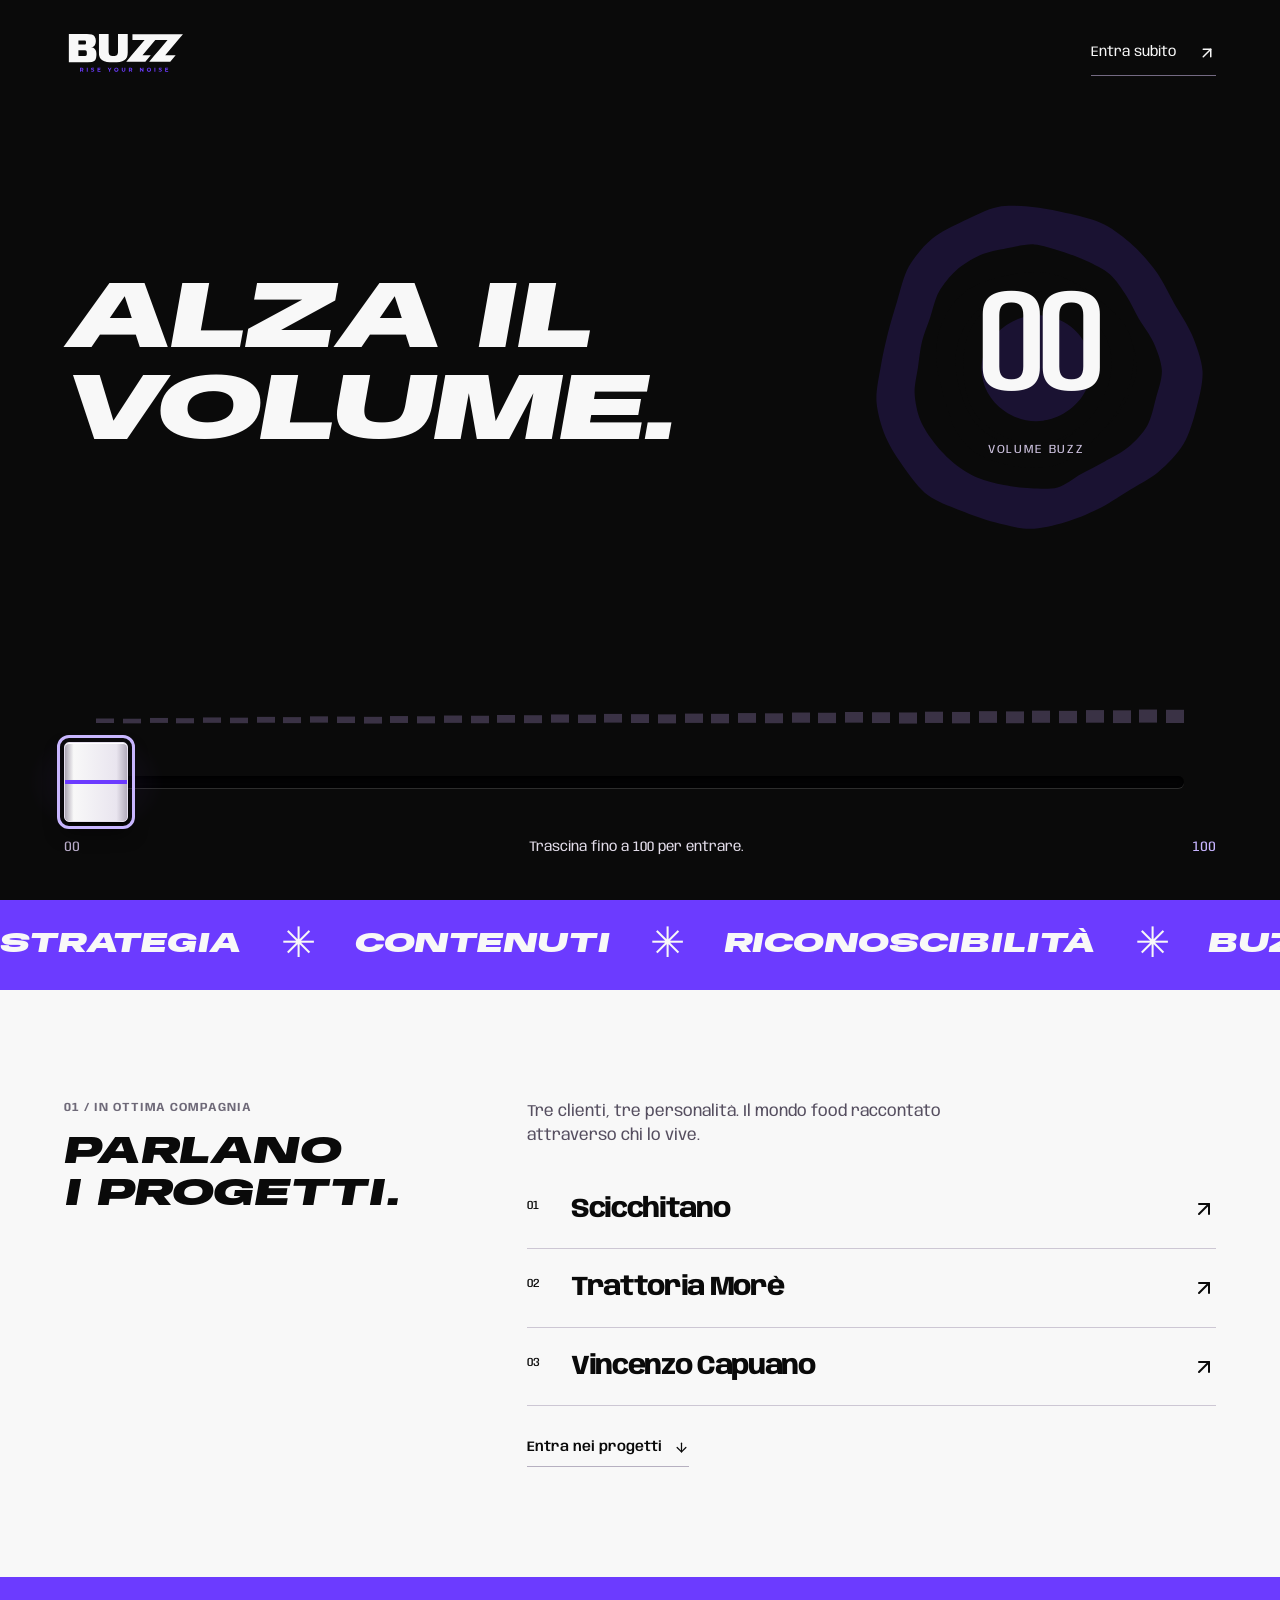
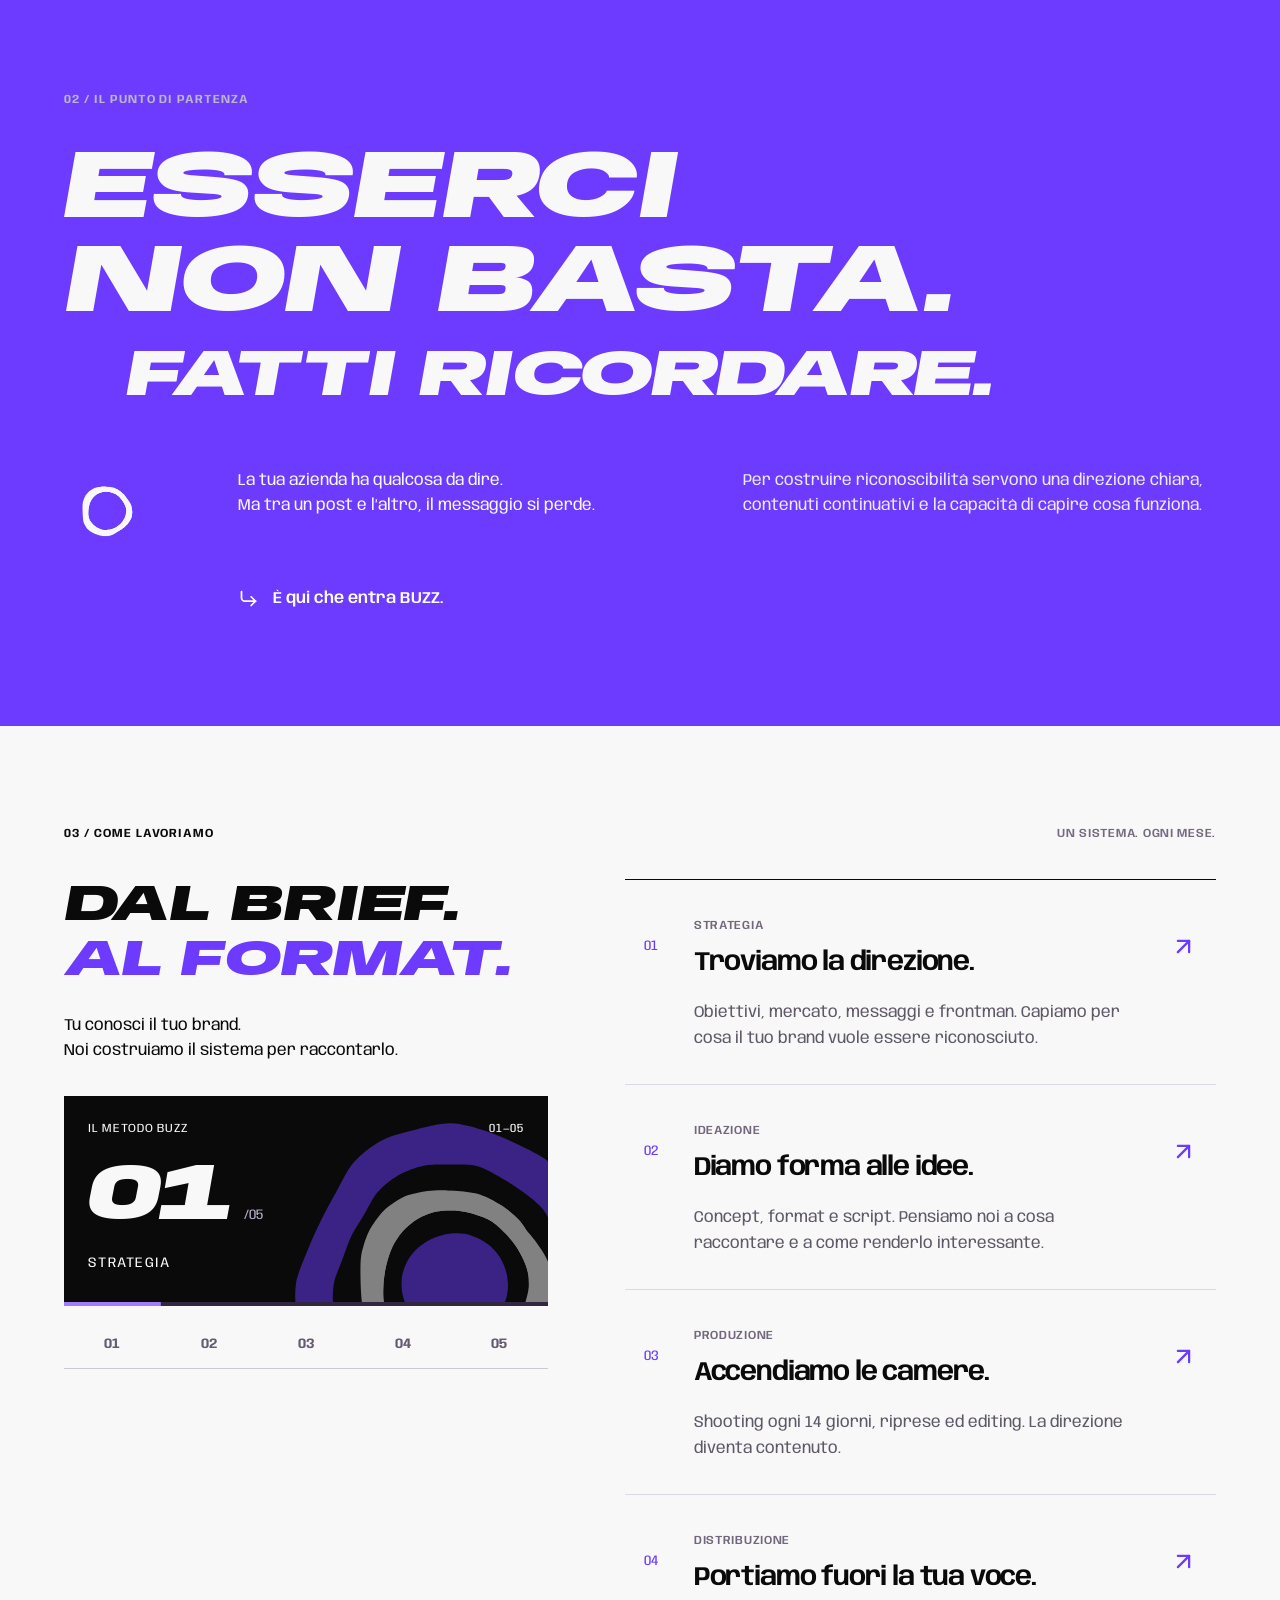
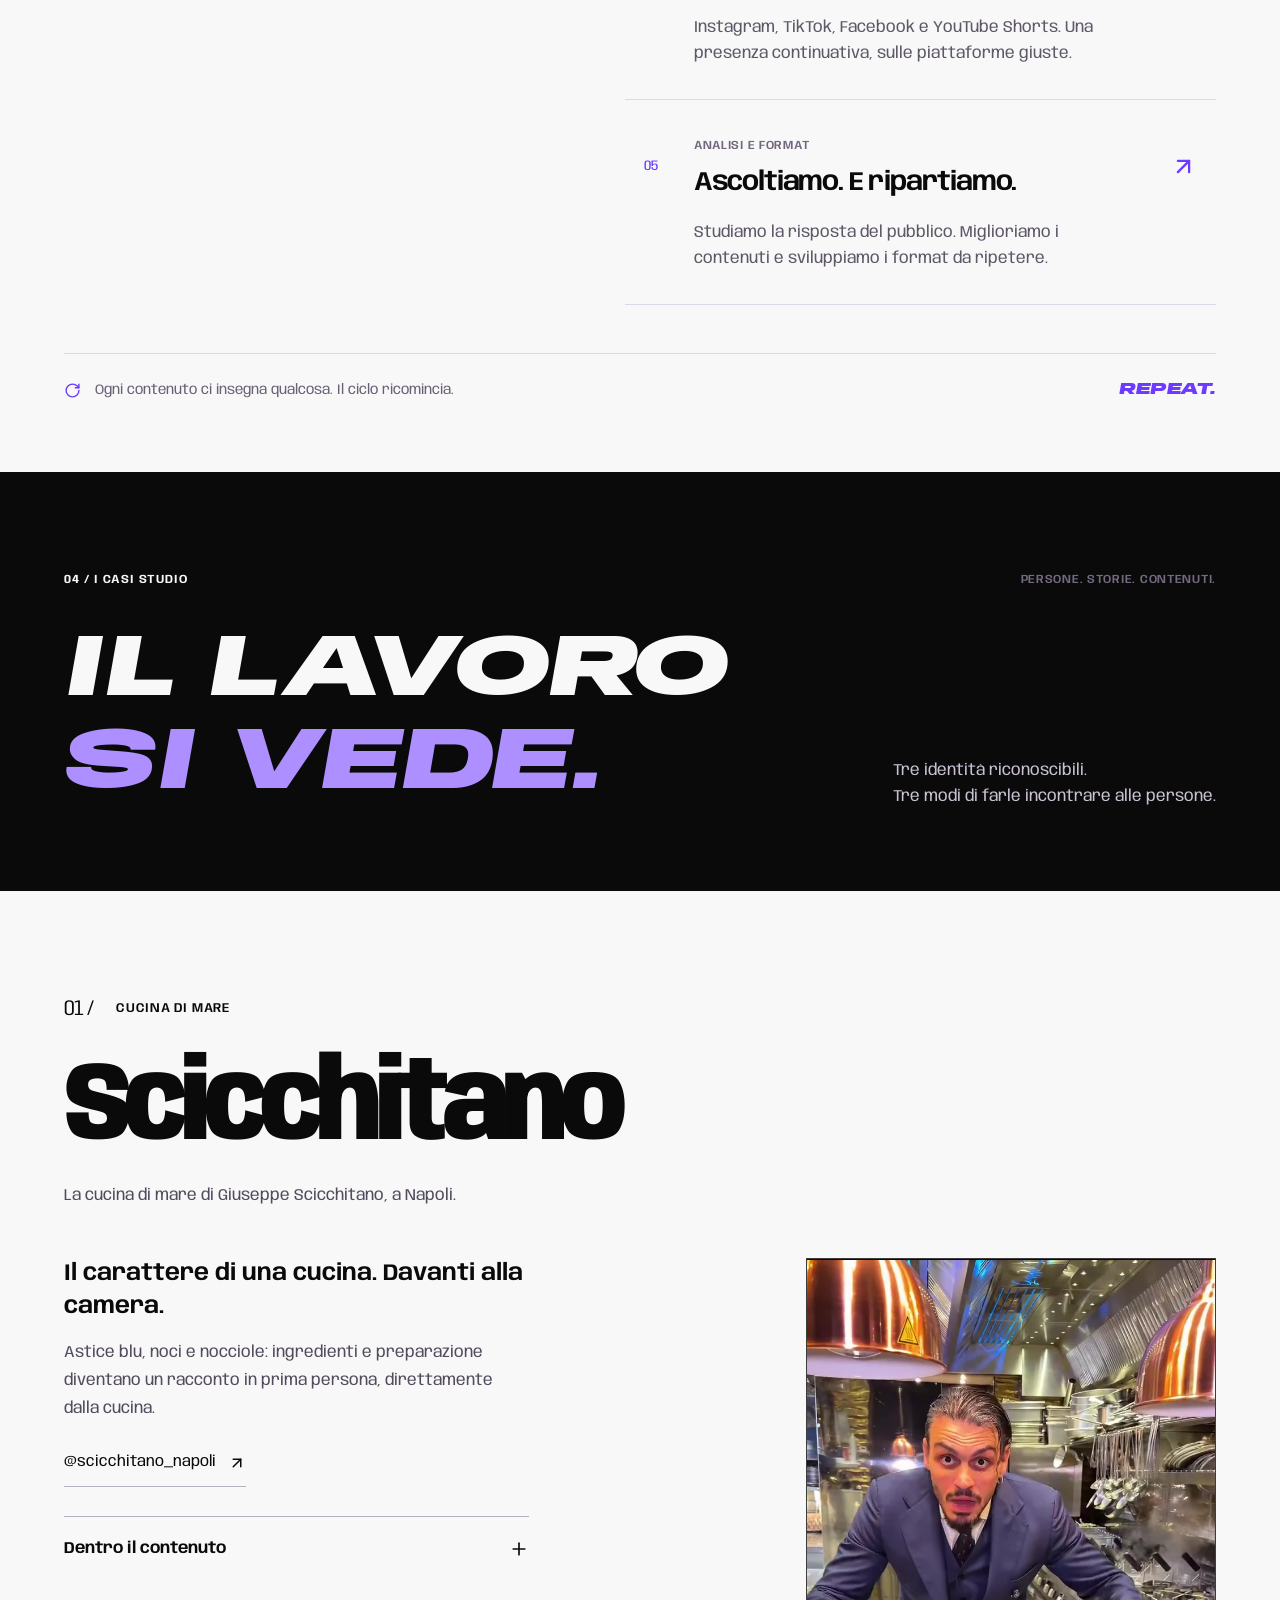
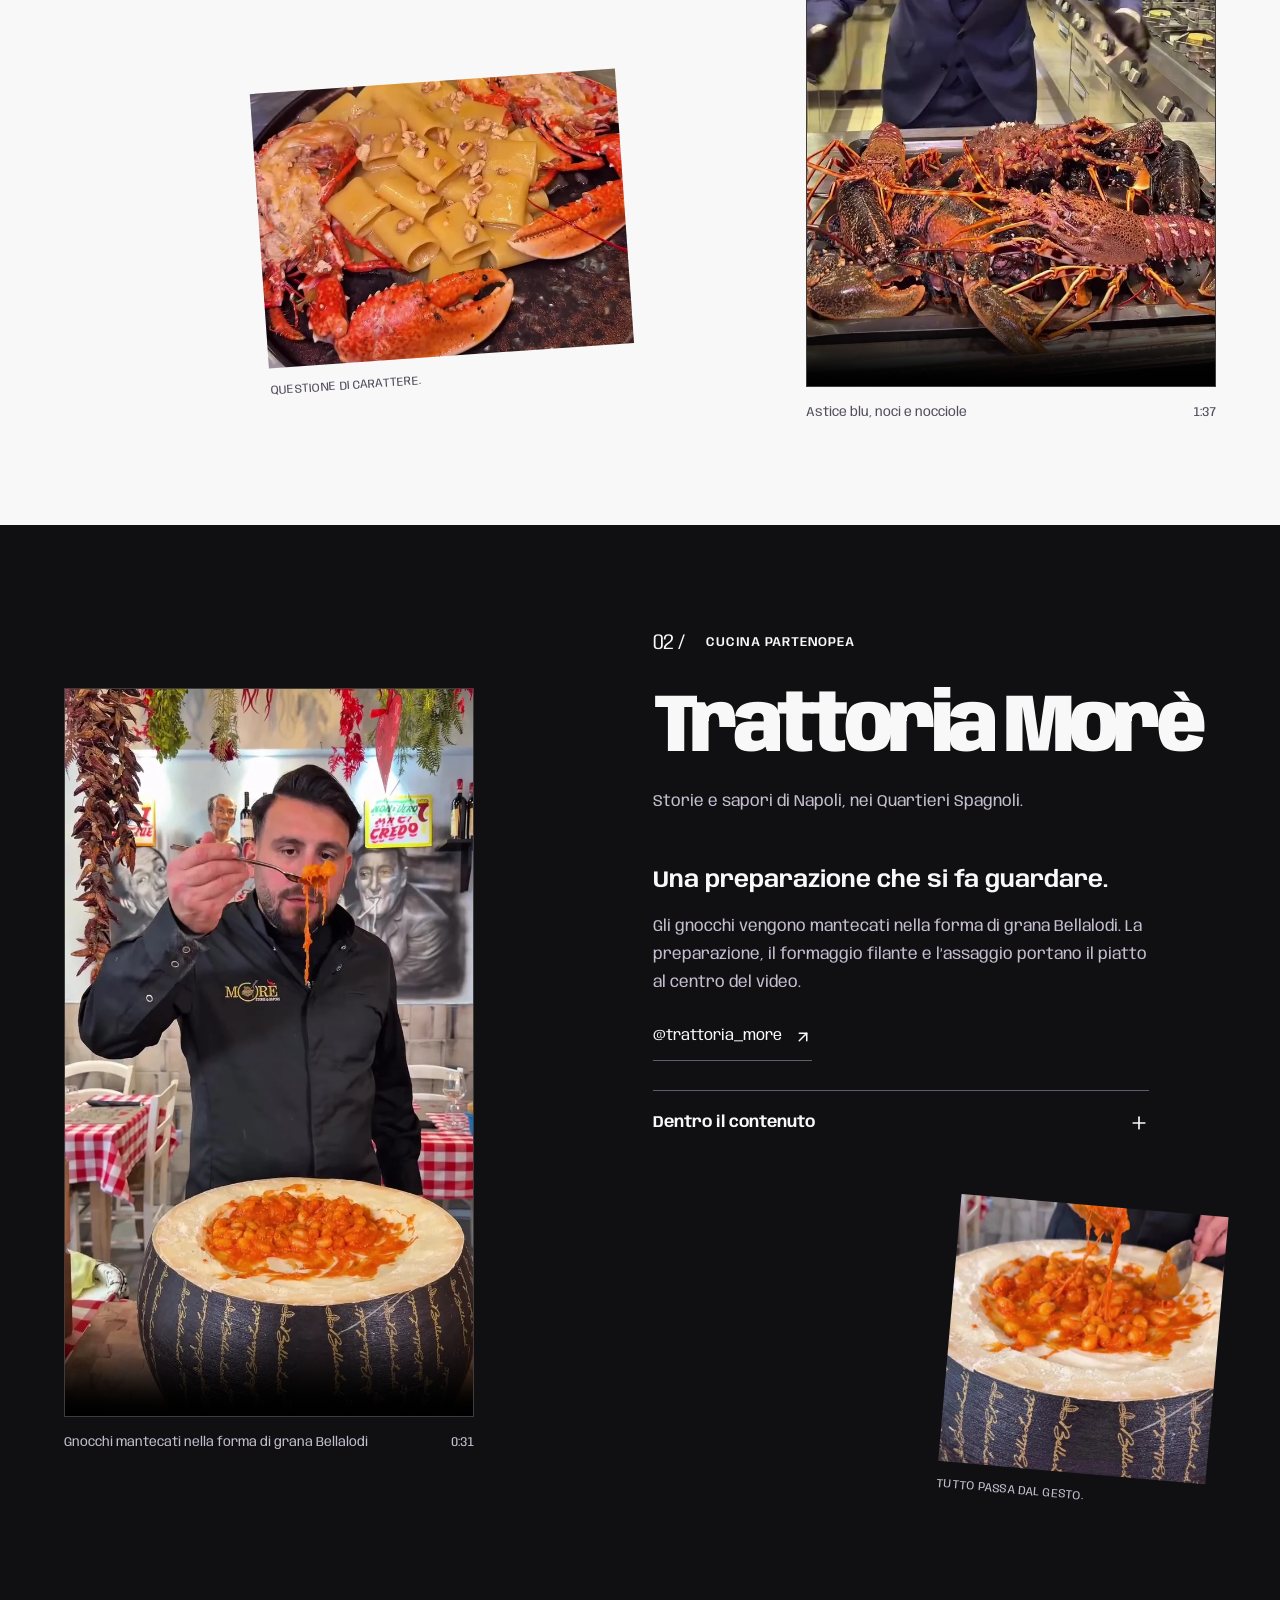
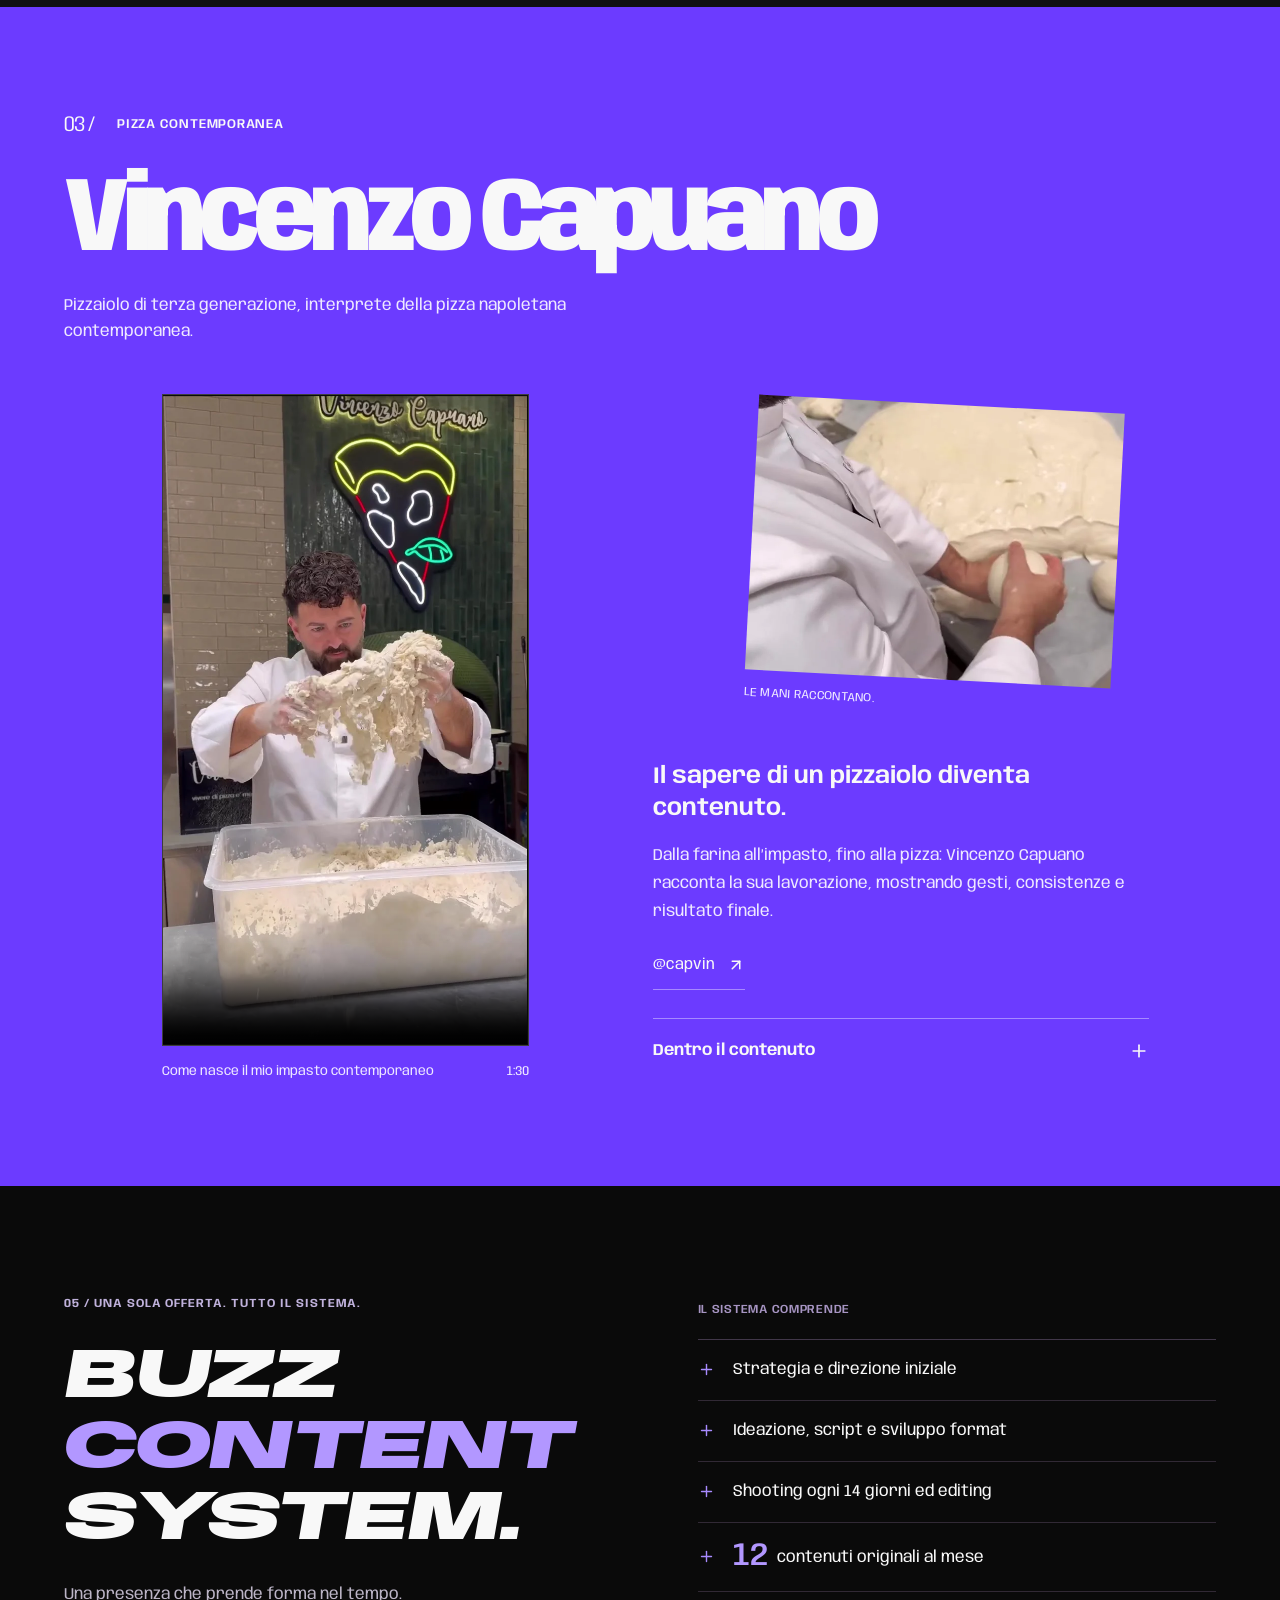
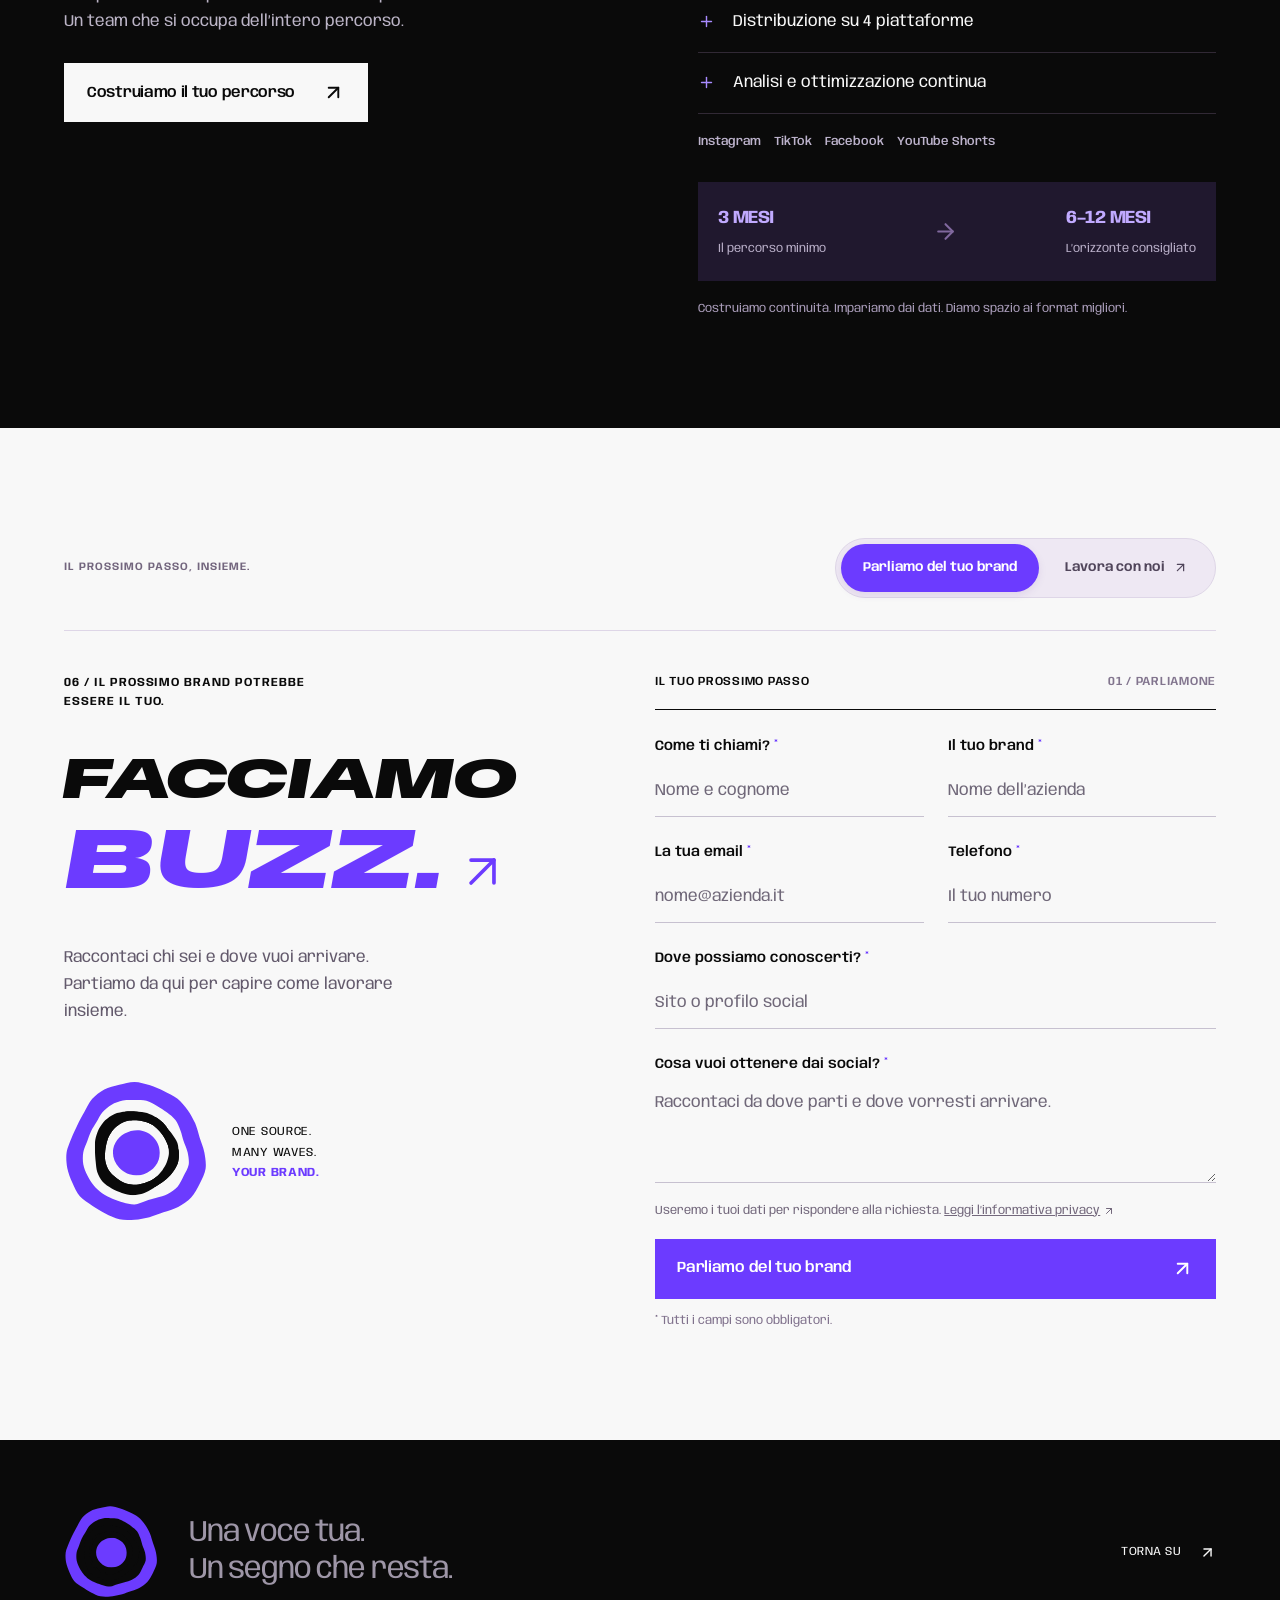
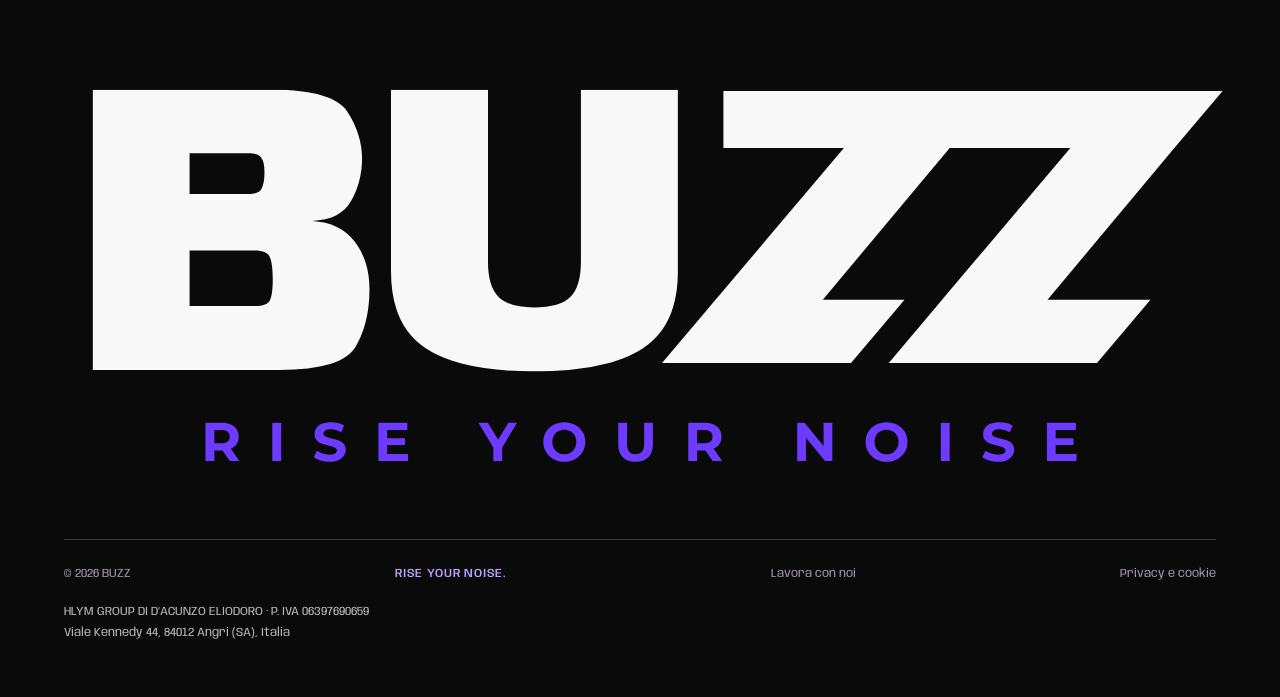
==== index.html @ e970d1ed "Sito buzzstudio.it come era online il 12/10/2026 (copia da Aruba, senza video e senza buzz-api/priva" ====
<!DOCTYPE html><html lang="it"><head><script src="https://embeds.iubenda.com/widgets/cc4f0625-e66b-4614-b7e0-e21f0d9e7564.js"></script><meta charSet="utf-8"/><meta name="viewport" content="width=device-width, initial-scale=1"/><link rel="stylesheet" href="/_next/static/css/index.BU4A1RnE.css" data-rsc-css-href="/_next/static/css/index.BU4A1RnE.css" data-precedence="vite-rsc/importer-resources"/><link rel="stylesheet" href="/_next/static/css/page.BxNYvjCl.css" data-rsc-css-href="/_next/static/css/page.BxNYvjCl.css" data-precedence="vite-rsc/importer-resources"/><title>BUZZ — Content marketing. Rise your noise.</title><meta name="description" content="Strategia, ideazione, produzione e distribuzione di contenuti social. BUZZ costruisce la riconoscibilità del tuo brand, un contenuto alla volta."/><meta name="robots" content="index, follow"/><meta property="og:title" content="BUZZ — Rise your noise."/><meta property="og:description" content="Un sistema di contenuti per costruire un brand riconoscibile."/><meta property="og:url" content="https://www.buzzstudio.it"/><meta property="og:site_name" content="BUZZ"/><meta property="og:type" content="website"/><meta property="og:locale" content="it_IT"/><meta name="twitter:card" content="summary"/><meta name="twitter:title" content="BUZZ — Rise your noise."/><meta name="twitter:description" content="Un sistema di contenuti per costruire un brand riconoscibile."/><link rel="icon" href="/favicon.png"/><link rel="apple-touch-icon" href="/favicon.png"/><link rel="canonical" href="https://www.buzzstudio.it"/>
</head><body><a class="skip-link" href="#contenuto">Vai al contenuto</a><div class="reading-progress" aria-hidden="true"><span data-reading-progress="true"></span></div><header id="inizio" class="site-header immersive-header shell"><a href="#inizio" aria-label="BUZZ, torna all’inizio" class="brand-logo"><img src="/brand/wordmark-light.svg" alt="BUZZ — Rise your noise" width="130" height="52" loading="lazy" decoding="async" data-nimg="1"/></a><nav aria-label="Navigazione principale"><a href="#metodo">Il metodo</a><a href="#progetti">I progetti</a><a class="nav-contact" href="#contatti">Parliamone <svg xmlns="http://www.w3.org/2000/svg" width="17" height="17" viewBox="0 0 24 24" fill="none" stroke="currentColor" stroke-width="2" stroke-linecap="round" stroke-linejoin="round" class="lucide lucide-arrow-up-right" aria-hidden="true"><path d="M7 7h10v10"></path><path d="M7 17 17 7"></path></svg></a></nav></header><main id="contenuto"><section class="hero" aria-labelledby="hero-title" data-hero-scene="true"><div class="hero-stage" data-hero-stage="true"><div class="hero-art" aria-hidden="true"><div class="hero-signal" data-hero-signal="true"><div class="hero-pointer" data-hero-pointer="true"><picture><source media="(max-width: 700px)" srcSet="/media/signal-mobile.webp"/><img src="/media/signal.webp" alt="" width="1536" height="1024" loading="eager" fetchPriority="high" decoding="async" class="signal-sculpture" data-nimg="1"/></picture></div></div></div><div class="hero-content shell"><div class="hero-copy"><p class="eyebrow"><span class="status-dot"></span> CONTENT MARKETING STUDIO</p><h1 id="hero-title"><span class="hero-intro hero-line"><span data-hero-line="true">IL TUO BRAND.</span></span><span class="hero-line"><span data-hero-line="true">ALZA IL</span></span><span class="hero-line hero-volume"><span data-hero-line="true">VOLUME.</span></span></h1><p class="hero-description">Contenuti che costruiscono riconoscibilità.<br/>Li studiamo, li creiamo, li portiamo alle persone giuste.</p><div class="hero-actions"><a class="cta cta-white" href="#contatti">Parliamo del tuo brand <svg xmlns="http://www.w3.org/2000/svg" width="23" height="23" viewBox="0 0 24 24" fill="none" stroke="currentColor" stroke-width="2" stroke-linecap="round" stroke-linejoin="round" class="lucide lucide-arrow-up-right" aria-hidden="true"><path d="M7 7h10v10"></path><path d="M7 17 17 7"></path></svg></a><a class="text-link" href="#progetti">Guarda i progetti <svg xmlns="http://www.w3.org/2000/svg" width="17" height="17" viewBox="0 0 24 24" fill="none" stroke="currentColor" stroke-width="2" stroke-linecap="round" stroke-linejoin="round" class="lucide lucide-arrow-down" aria-hidden="true"><path d="M12 5v14"></path><path d="m19 12-7 7-7-7"></path></svg></a></div></div><div class="hero-volume-meter" aria-hidden="true"><span>RISE YOUR NOISE.</span><div class="volume-bars"><i style="transform:scaleY(0.26)" data-signal-bar="true"></i><i style="transform:scaleY(0.43)" data-signal-bar="true"></i><i style="transform:scaleY(0.33)" data-signal-bar="true"></i><i style="transform:scaleY(0.64)" data-signal-bar="true"></i><i style="transform:scaleY(0.45)" data-signal-bar="true"></i><i style="transform:scaleY(0.78)" data-signal-bar="true"></i><i style="transform:scaleY(0.58)" data-signal-bar="true"></i><i style="transform:scaleY(0.94)" data-signal-bar="true"></i><i style="transform:scaleY(0.7)" data-signal-bar="true"></i><i style="transform:scaleY(1)" data-signal-bar="true"></i><i style="transform:scaleY(0.85)" data-signal-bar="true"></i><i style="transform:scaleY(0.66)" data-signal-bar="true"></i></div><span class="volume-baseline">IL TUO SEGNALE, AMPLIFICATO.</span></div><div class="hero-bottom"><span>STRATEGIA + CONTENUTI + DIREZIONE</span><a href="#proof">SCOPRI IL NOSTRO APPROCCIO <svg xmlns="http://www.w3.org/2000/svg" width="16" height="16" viewBox="0 0 24 24" fill="none" stroke="currentColor" stroke-width="2" stroke-linecap="round" stroke-linejoin="round" class="lucide lucide-arrow-down" aria-hidden="true"><path d="M12 5v14"></path><path d="m19 12-7 7-7-7"></path></svg></a><span class="hero-scroll-index" aria-hidden="true">SCROLL <span>↓</span></span></div></div></div></section><div class="signal-strip" aria-hidden="true"><div class="signal-track" data-signal-track="true"><div class="signal-group"><span>STRATEGIA</span><span>✳</span><span>CONTENUTI</span><span>✳</span><span>RICONOSCIBILITÀ</span><span>✳</span><span>BUZZ</span><span>✳</span></div><div class="signal-group"><span>STRATEGIA</span><span>✳</span><span>CONTENUTI</span><span>✳</span><span>RICONOSCIBILITÀ</span><span>✳</span><span>BUZZ</span><span>✳</span></div><div class="signal-group"><span>STRATEGIA</span><span>✳</span><span>CONTENUTI</span><span>✳</span><span>RICONOSCIBILITÀ</span><span>✳</span><span>BUZZ</span><span>✳</span></div></div></div><section id="proof" class="proof-section shell" aria-labelledby="proof-title"><div class="proof-heading"><p class="eyebrow">01 / IN OTTIMA COMPAGNIA</p><h2 id="proof-title">PARLANO<br/>I PROGETTI.</h2></div><div class="proof-clients"><p>Tre clienti, tre personalità. Il mondo food raccontato attraverso chi lo vive.</p><div class="client-name-list" aria-label="Una selezione dei nostri progetti"><a href="#progetto-01"><span class="proof-index">01</span><span>Scicchitano</span><svg xmlns="http://www.w3.org/2000/svg" width="24" height="24" viewBox="0 0 24 24" fill="none" stroke="currentColor" stroke-width="2" stroke-linecap="round" stroke-linejoin="round" class="lucide lucide-arrow-up-right" aria-hidden="true"><path d="M7 7h10v10"></path><path d="M7 17 17 7"></path></svg></a><a href="#progetto-02"><span class="proof-index">02</span><span>Trattoria Morè</span><svg xmlns="http://www.w3.org/2000/svg" width="24" height="24" viewBox="0 0 24 24" fill="none" stroke="currentColor" stroke-width="2" stroke-linecap="round" stroke-linejoin="round" class="lucide lucide-arrow-up-right" aria-hidden="true"><path d="M7 7h10v10"></path><path d="M7 17 17 7"></path></svg></a><a href="#progetto-03"><span class="proof-index">03</span><span>Vincenzo Capuano</span><svg xmlns="http://www.w3.org/2000/svg" width="24" height="24" viewBox="0 0 24 24" fill="none" stroke="currentColor" stroke-width="2" stroke-linecap="round" stroke-linejoin="round" class="lucide lucide-arrow-up-right" aria-hidden="true"><path d="M7 7h10v10"></path><path d="M7 17 17 7"></path></svg></a></div><a class="text-link" href="#progetti">Entra nei progetti <svg xmlns="http://www.w3.org/2000/svg" width="15" height="15" viewBox="0 0 24 24" fill="none" stroke="currentColor" stroke-width="2" stroke-linecap="round" stroke-linejoin="round" class="lucide lucide-arrow-down" aria-hidden="true"><path d="M12 5v14"></path><path d="m19 12-7 7-7-7"></path></svg></a></div></section><section id="problema" class="problem-section dark" aria-labelledby="problem-title"><div class="shell problem-inner"><div class="problem-copy"><p class="eyebrow">02 / IL PUNTO DI PARTENZA</p><h2 id="problem-title"><span class="problem-line" data-problem-line="true">ESSERCI</span><span class="problem-line" data-problem-line="true">NON BASTA.</span><span class="problem-line problem-emphasis" data-problem-line="true">FATTI RICORDARE.</span></h2></div><div class="problem-detail"><img src="/brand/mark-light.svg" alt="" width="1340" height="1340" loading="lazy" decoding="async" class="problem-mark" data-nimg="1" data-problem-mark="true"/><p>La tua azienda ha qualcosa da dire.<br/>Ma tra un post e l’altro, il messaggio si perde.</p><p class="muted-copy">Per costruire riconoscibilità servono una direzione chiara, contenuti continuativi e la capacità di capire cosa funziona.</p><p class="problem-resolution"><svg xmlns="http://www.w3.org/2000/svg" width="21" height="21" viewBox="0 0 24 24" fill="none" stroke="currentColor" stroke-width="2" stroke-linecap="round" stroke-linejoin="round" class="lucide lucide-corner-down-right" aria-hidden="true"><path d="m15 10 5 5-5 5"></path><path d="M4 4v7a4 4 0 0 0 4 4h12"></path></svg> È qui che entra BUZZ.</p></div></div></section><section id="metodo" class="method-section shell" aria-labelledby="method-title"><div class="section-top"><p class="eyebrow">03 / COME LAVORIAMO</p><span class="micro-label">UN SISTEMA. OGNI MESE.</span></div><div class="method-experience"><div class="method-sticky" data-method-sticky="true"><div class="section-intro"><h2 id="method-title">DAL BRIEF.<br/><span class="purple">AL FORMAT.</span></h2><p>Tu conosci il tuo brand.<br/>Noi costruiamo il sistema per raccontarlo.</p></div><div class="method-console" aria-hidden="true"><img src="/brand/mark-light.svg" alt="" width="190" height="190" loading="lazy" decoding="async" data-nimg="1"/><div class="method-console-top"><span>IL METODO BUZZ</span><span>01—05</span></div><div class="method-console-number"><span data-method-number="true">01</span><span>/05</span></div><p data-method-label="true">STRATEGIA</p><div class="method-console-track"><span data-method-progress="true"></span></div></div><nav class="method-navigation" aria-label="Le cinque fasi del metodo"><a href="#fase-01" data-step-link="01" aria-label="01. strategia">01</a><a href="#fase-02" data-step-link="02" aria-label="02. ideazione">02</a><a href="#fase-03" data-step-link="03" aria-label="03. produzione">03</a><a href="#fase-04" data-step-link="04" aria-label="04. distribuzione">04</a><a href="#fase-05" data-step-link="05" aria-label="05. analisi e format">05</a></nav></div><div class="method-list"><span class="scroll-method-rail" aria-hidden="true"><span data-scroll-method-fill="true"></span></span><article class="method-step" id="fase-01" data-method-step="01" data-step-label="STRATEGIA"><span class="step-number">01</span><div class="step-name"><span class="micro-label">STRATEGIA</span><h3>Troviamo la direzione.</h3></div><p>Obiettivi, mercato, messaggi e frontman. Capiamo per cosa il tuo brand vuole essere riconosciuto.</p><svg xmlns="http://www.w3.org/2000/svg" width="27" height="27" viewBox="0 0 24 24" fill="none" stroke="currentColor" stroke-width="2" stroke-linecap="round" stroke-linejoin="round" class="lucide lucide-arrow-up-right step-arrow" aria-hidden="true"><path d="M7 7h10v10"></path><path d="M7 17 17 7"></path></svg></article><article class="method-step" id="fase-02" data-method-step="02" data-step-label="IDEAZIONE"><span class="step-number">02</span><div class="step-name"><span class="micro-label">IDEAZIONE</span><h3>Diamo forma alle idee.</h3></div><p>Concept, format e script. Pensiamo noi a cosa raccontare e a come renderlo interessante.</p><svg xmlns="http://www.w3.org/2000/svg" width="27" height="27" viewBox="0 0 24 24" fill="none" stroke="currentColor" stroke-width="2" stroke-linecap="round" stroke-linejoin="round" class="lucide lucide-arrow-up-right step-arrow" aria-hidden="true"><path d="M7 7h10v10"></path><path d="M7 17 17 7"></path></svg></article><article class="method-step" id="fase-03" data-method-step="03" data-step-label="PRODUZIONE"><span class="step-number">03</span><div class="step-name"><span class="micro-label">PRODUZIONE</span><h3>Accendiamo le camere.</h3></div><p>Shooting ogni 14 giorni, riprese ed editing. La direzione diventa contenuto.</p><svg xmlns="http://www.w3.org/2000/svg" width="27" height="27" viewBox="0 0 24 24" fill="none" stroke="currentColor" stroke-width="2" stroke-linecap="round" stroke-linejoin="round" class="lucide lucide-arrow-up-right step-arrow" aria-hidden="true"><path d="M7 7h10v10"></path><path d="M7 17 17 7"></path></svg></article><article class="method-step" id="fase-04" data-method-step="04" data-step-label="DISTRIBUZIONE"><span class="step-number">04</span><div class="step-name"><span class="micro-label">DISTRIBUZIONE</span><h3>Portiamo fuori la tua voce.</h3></div><p>Instagram, TikTok, Facebook e YouTube Shorts. Una presenza continuativa, sulle piattaforme giuste.</p><svg xmlns="http://www.w3.org/2000/svg" width="27" height="27" viewBox="0 0 24 24" fill="none" stroke="currentColor" stroke-width="2" stroke-linecap="round" stroke-linejoin="round" class="lucide lucide-arrow-up-right step-arrow" aria-hidden="true"><path d="M7 7h10v10"></path><path d="M7 17 17 7"></path></svg></article><article class="method-step" id="fase-05" data-method-step="05" data-step-label="ANALISI E FORMAT"><span class="step-number">05</span><div class="step-name"><span class="micro-label">ANALISI E FORMAT</span><h3>Ascoltiamo. E ripartiamo.</h3></div><p>Studiamo la risposta del pubblico. Miglioriamo i contenuti e sviluppiamo i format da ripetere.</p><svg xmlns="http://www.w3.org/2000/svg" width="27" height="27" viewBox="0 0 24 24" fill="none" stroke="currentColor" stroke-width="2" stroke-linecap="round" stroke-linejoin="round" class="lucide lucide-arrow-up-right step-arrow" aria-hidden="true"><path d="M7 7h10v10"></path><path d="M7 17 17 7"></path></svg></article></div></div><div class="method-repeat"><svg xmlns="http://www.w3.org/2000/svg" width="17" height="17" viewBox="0 0 24 24" fill="none" stroke="currentColor" stroke-width="2" stroke-linecap="round" stroke-linejoin="round" class="lucide lucide-rotate-cw" aria-hidden="true"><path d="M21 12a9 9 0 1 1-9-9c2.52 0 4.93 1 6.74 2.74L21 8"></path><path d="M21 3v5h-5"></path></svg><span>Ogni contenuto ci insegna qualcosa. Il ciclo ricomincia.</span><span class="repeat-word">REPEAT.</span></div></section><section id="progetti" class="projects-section" aria-labelledby="projects-title"><div class="shell"><div class="section-top"><p class="eyebrow">04 / I CASI STUDIO</p><span class="micro-label">PERSONE. STORIE. CONTENUTI.</span></div><div class="section-intro"><h2 id="projects-title">IL LAVORO<br/><span class="purple">SI VEDE.</span></h2><p>Tre identità riconoscibili.<br/>Tre modi di farle incontrare alle persone.</p></div></div><div class="case-grid"><article class="case-study case-video-study case-1" id="progetto-01" data-case-study="true"><div class="case-project-heading"><p class="micro-label case-kicker"><span>01<!-- --> /</span> <!-- -->CUCINA DI MARE<i class="scroll-chapter-rule" data-scroll-chapter-rule="true" aria-hidden="true"></i></p><h3 id="cliente-01" data-case-title="true">Scicchitano</h3><p class="case-context">La cucina di mare di Giuseppe Scicchitano, a Napoli.</p></div><figure class="case-visual case-poster case-film" data-case-poster="true"><div class="case-film-frame"><video loading="lazy" controls="" playsInline="" preload="none" width="720" height="1280" poster="/media/cases/scicchitano.webp" src="/media/cases/scicchitano.mp4" data-case-video="true" aria-label="Scicchitano: Astice blu, noci e nocciole" aria-describedby="racconto-01"><p><a href="/media/cases/scicchitano.mp4">Apri il video di <!-- -->Scicchitano</a></p></video></div><figcaption><span>Astice blu, noci e nocciole</span><span>1:37</span></figcaption></figure><div class="case-caption"><p class="case-title">Il carattere di una cucina. Davanti alla camera.</p><p class="case-work" id="racconto-01">Astice blu, noci e nocciole: ingredienti e preparazione diventano un racconto in prima persona, direttamente dalla cucina.</p><a class="case-instagram" href="https://www.instagram.com/scicchitano_napoli/" target="_blank" rel="noopener noreferrer" aria-label="Profilo Instagram di Scicchitano, apre una nuova scheda"><span>@scicchitano_napoli</span><svg xmlns="http://www.w3.org/2000/svg" width="18" height="18" viewBox="0 0 24 24" fill="none" stroke="currentColor" stroke-width="2" stroke-linecap="round" stroke-linejoin="round" class="lucide lucide-arrow-up-right" aria-hidden="true"><path d="M7 7h10v10"></path><path d="M7 17 17 7"></path></svg></a><details class="case-details" id="dettagli-01"><summary>Dentro il contenuto <svg xmlns="http://www.w3.org/2000/svg" width="20" height="20" viewBox="0 0 24 24" fill="none" stroke="currentColor" stroke-width="2" stroke-linecap="round" stroke-linejoin="round" class="lucide lucide-plus" aria-hidden="true"><path d="M5 12h14"></path><path d="M12 5v14"></path></svg></summary><div class="case-details-body"><ul><li>Il protagonista in camera</li><li>Il prodotto in primo piano</li><li>Il racconto della preparazione</li></ul></div></details></div><div class="case-detail-image" aria-hidden="true" data-case-detail="true"><img src="/media/cases/scicchitano-detail.webp" alt="" width="720" height="1280" loading="lazy" decoding="async" data-nimg="1"/><span>QUESTIONE DI CARATTERE.</span></div></article><article class="case-study case-video-study case-2" id="progetto-02" data-case-study="true"><div class="case-project-heading"><p class="micro-label case-kicker"><span>02<!-- --> /</span> <!-- -->CUCINA PARTENOPEA<i class="scroll-chapter-rule" data-scroll-chapter-rule="true" aria-hidden="true"></i></p><h3 id="cliente-02" data-case-title="true">Trattoria Morè</h3><p class="case-context">Storie e sapori di Napoli, nei Quartieri Spagnoli.</p></div><figure class="case-visual case-poster case-film" data-case-poster="true"><div class="case-film-frame"><video loading="lazy" controls="" playsInline="" preload="none" width="720" height="1280" poster="/media/cases/trattoria-more.webp" src="/media/cases/trattoria-more.mp4" data-case-video="true" aria-label="Trattoria Morè: Gnocchi mantecati nella forma di grana Bellalodi" aria-describedby="racconto-02"><p><a href="/media/cases/trattoria-more.mp4">Apri il video di <!-- -->Trattoria Morè</a></p></video></div><figcaption><span>Gnocchi mantecati nella forma di grana Bellalodi</span><span>0:31</span></figcaption></figure><div class="case-caption"><p class="case-title">Una preparazione che si fa guardare.</p><p class="case-work" id="racconto-02">Gli gnocchi vengono mantecati nella forma di grana Bellalodi. La preparazione, il formaggio filante e l’assaggio portano il piatto al centro del video.</p><a class="case-instagram" href="https://www.instagram.com/trattoria_more/" target="_blank" rel="noopener noreferrer" aria-label="Profilo Instagram di Trattoria Morè, apre una nuova scheda"><span>@trattoria_more</span><svg xmlns="http://www.w3.org/2000/svg" width="18" height="18" viewBox="0 0 24 24" fill="none" stroke="currentColor" stroke-width="2" stroke-linecap="round" stroke-linejoin="round" class="lucide lucide-arrow-up-right" aria-hidden="true"><path d="M7 7h10v10"></path><path d="M7 17 17 7"></path></svg></a><details class="case-details" id="dettagli-02"><summary>Dentro il contenuto <svg xmlns="http://www.w3.org/2000/svg" width="20" height="20" viewBox="0 0 24 24" fill="none" stroke="currentColor" stroke-width="2" stroke-linecap="round" stroke-linejoin="round" class="lucide lucide-plus" aria-hidden="true"><path d="M5 12h14"></path><path d="M12 5v14"></path></svg></summary><div class="case-details-body"><ul><li>La mantecatura nella forma</li><li>Il dettaglio del piatto</li><li>L’assaggio in camera</li></ul></div></details></div><div class="case-detail-image" aria-hidden="true" data-case-detail="true"><img src="/media/cases/trattoria-more-detail.webp" alt="" width="720" height="1280" loading="lazy" decoding="async" data-nimg="1"/><span>TUTTO PASSA DAL GESTO.</span></div></article><article class="case-study case-video-study case-3" id="progetto-03" data-case-study="true"><div class="case-project-heading"><p class="micro-label case-kicker"><span>03<!-- --> /</span> <!-- -->PIZZA CONTEMPORANEA<i class="scroll-chapter-rule" data-scroll-chapter-rule="true" aria-hidden="true"></i></p><h3 id="cliente-03" data-case-title="true">Vincenzo Capuano</h3><p class="case-context">Pizzaiolo di terza generazione, interprete della pizza napoletana contemporanea.</p></div><figure class="case-visual case-poster case-film" data-case-poster="true"><div class="case-film-frame"><video loading="lazy" controls="" playsInline="" preload="none" width="720" height="1280" poster="/media/cases/vincenzo-capuano.webp" src="/media/cases/vincenzo-capuano.mp4" data-case-video="true" aria-label="Vincenzo Capuano: Come nasce il mio impasto contemporaneo" aria-describedby="racconto-03"><p><a href="/media/cases/vincenzo-capuano.mp4">Apri il video di <!-- -->Vincenzo Capuano</a></p></video></div><figcaption><span>Come nasce il mio impasto contemporaneo</span><span>1:30</span></figcaption></figure><div class="case-caption"><p class="case-title">Il sapere di un pizzaiolo diventa contenuto.</p><p class="case-work" id="racconto-03">Dalla farina all’impasto, fino alla pizza: Vincenzo Capuano racconta la sua lavorazione, mostrando gesti, consistenze e risultato finale.</p><a class="case-instagram" href="https://www.instagram.com/capvin/" target="_blank" rel="noopener noreferrer" aria-label="Profilo Instagram di Vincenzo Capuano, apre una nuova scheda"><span>@capvin</span><svg xmlns="http://www.w3.org/2000/svg" width="18" height="18" viewBox="0 0 24 24" fill="none" stroke="currentColor" stroke-width="2" stroke-linecap="round" stroke-linejoin="round" class="lucide lucide-arrow-up-right" aria-hidden="true"><path d="M7 7h10v10"></path><path d="M7 17 17 7"></path></svg></a><details class="case-details" id="dettagli-03"><summary>Dentro il contenuto <svg xmlns="http://www.w3.org/2000/svg" width="20" height="20" viewBox="0 0 24 24" fill="none" stroke="currentColor" stroke-width="2" stroke-linecap="round" stroke-linejoin="round" class="lucide lucide-plus" aria-hidden="true"><path d="M5 12h14"></path><path d="M12 5v14"></path></svg></summary><div class="case-details-body"><ul><li>Il racconto in prima persona</li><li>La lavorazione dell’impasto</li><li>La pizza appena sfornata</li></ul></div></details></div><div class="case-detail-image" aria-hidden="true" data-case-detail="true"><img src="/media/cases/vincenzo-capuano-detail.webp" alt="" width="720" height="1280" loading="lazy" decoding="async" data-nimg="1"/><span>LE MANI RACCONTANO.</span></div></article></div></section><section id="offerta" class="offer-section dark" aria-labelledby="offer-title"><div class="shell offer-inner"><div class="offer-main"><p class="eyebrow">05 / UNA SOLA OFFERTA. TUTTO IL SISTEMA.</p><h2 id="offer-title">BUZZ<br/><span>CONTENT</span><br/>SYSTEM.</h2><p class="offer-description">Una presenza che prende forma nel tempo.<br/>Un team che si occupa dell’intero percorso.</p><a class="cta cta-white" href="#contatti">Costruiamo il tuo percorso <svg xmlns="http://www.w3.org/2000/svg" width="23" height="23" viewBox="0 0 24 24" fill="none" stroke="currentColor" stroke-width="2" stroke-linecap="round" stroke-linejoin="round" class="lucide lucide-arrow-up-right" aria-hidden="true"><path d="M7 7h10v10"></path><path d="M7 17 17 7"></path></svg></a></div><div class="offer-details"><p class="micro-label">IL SISTEMA COMPRENDE</p><ul class="offer-list"><li><svg xmlns="http://www.w3.org/2000/svg" width="17" height="17" viewBox="0 0 24 24" fill="none" stroke="currentColor" stroke-width="2" stroke-linecap="round" stroke-linejoin="round" class="lucide lucide-plus" aria-hidden="true"><path d="M5 12h14"></path><path d="M12 5v14"></path></svg><span>Strategia e direzione iniziale</span></li><li><svg xmlns="http://www.w3.org/2000/svg" width="17" height="17" viewBox="0 0 24 24" fill="none" stroke="currentColor" stroke-width="2" stroke-linecap="round" stroke-linejoin="round" class="lucide lucide-plus" aria-hidden="true"><path d="M5 12h14"></path><path d="M12 5v14"></path></svg><span>Ideazione, script e sviluppo format</span></li><li><svg xmlns="http://www.w3.org/2000/svg" width="17" height="17" viewBox="0 0 24 24" fill="none" stroke="currentColor" stroke-width="2" stroke-linecap="round" stroke-linejoin="round" class="lucide lucide-plus" aria-hidden="true"><path d="M5 12h14"></path><path d="M12 5v14"></path></svg><span>Shooting ogni 14 giorni ed editing</span></li><li><svg xmlns="http://www.w3.org/2000/svg" width="17" height="17" viewBox="0 0 24 24" fill="none" stroke="currentColor" stroke-width="2" stroke-linecap="round" stroke-linejoin="round" class="lucide lucide-plus" aria-hidden="true"><path d="M5 12h14"></path><path d="M12 5v14"></path></svg><span><strong class="offer-count">12</strong> contenuti originali al mese</span></li><li><svg xmlns="http://www.w3.org/2000/svg" width="17" height="17" viewBox="0 0 24 24" fill="none" stroke="currentColor" stroke-width="2" stroke-linecap="round" stroke-linejoin="round" class="lucide lucide-plus" aria-hidden="true"><path d="M5 12h14"></path><path d="M12 5v14"></path></svg><span>Distribuzione su 4 piattaforme</span></li><li><svg xmlns="http://www.w3.org/2000/svg" width="17" height="17" viewBox="0 0 24 24" fill="none" stroke="currentColor" stroke-width="2" stroke-linecap="round" stroke-linejoin="round" class="lucide lucide-plus" aria-hidden="true"><path d="M5 12h14"></path><path d="M12 5v14"></path></svg><span>Analisi e ottimizzazione continua</span></li></ul><div class="platforms" aria-label="Piattaforme"><span>Instagram</span><span>TikTok</span><span>Facebook</span><span>YouTube Shorts</span></div><div class="offer-duration"><div><strong>3 MESI</strong><span>Il percorso minimo</span></div><svg xmlns="http://www.w3.org/2000/svg" width="25" height="25" viewBox="0 0 24 24" fill="none" stroke="currentColor" stroke-width="2" stroke-linecap="round" stroke-linejoin="round" class="lucide lucide-arrow-right" aria-hidden="true"><path d="M5 12h14"></path><path d="m12 5 7 7-7 7"></path></svg><div><strong>6–12 MESI</strong><span>L’orizzonte consigliato</span></div></div><p class="offer-note">Costruiamo continuità. Impariamo dai dati. Diamo spazio ai format migliori.</p></div></div></section><section id="contatti" class="contact-section shell" data-contact-section="true" aria-labelledby="contact-title"><div class="contact-pathway"><span class="contact-pathway-label">IL PROSSIMO PASSO, INSIEME.</span><div class="contact-switch" role="tablist" aria-label="Scegli come contattare BUZZ"><button type="button" role="tab" id="brand-tab" aria-controls="brand-panel" aria-selected="true" data-contact-mode="brand">Parliamo del tuo brand</button><button type="button" role="tab" id="careers-tab" aria-controls="careers-panel" aria-selected="false" tabindex="-1" data-contact-mode="careers">Lavora con noi <svg xmlns="http://www.w3.org/2000/svg" width="15" height="15" viewBox="0 0 24 24" fill="none" stroke="currentColor" stroke-width="2" stroke-linecap="round" stroke-linejoin="round" class="lucide lucide-arrow-up-right" aria-hidden="true"><path d="M7 7h10v10"></path><path d="M7 17 17 7"></path></svg></button></div></div><div class="contact-copy" data-contact-copy="brand"><p class="eyebrow">06 / IL PROSSIMO BRAND POTREBBE ESSERE IL TUO.</p><h2 id="contact-title">FACCIAMO<br/><span class="purple">BUZZ.</span><svg xmlns="http://www.w3.org/2000/svg" width="24" height="24" viewBox="0 0 24 24" fill="none" stroke="currentColor" stroke-width="2" stroke-linecap="round" stroke-linejoin="round" class="lucide lucide-arrow-up-right" aria-hidden="true"><path d="M7 7h10v10"></path><path d="M7 17 17 7"></path></svg></h2><p>Raccontaci chi sei e dove vuoi arrivare.<br/>Partiamo da qui per capire come lavorare insieme.</p><div class="contact-brand" aria-hidden="true"><img src="/brand/mark-dark.svg" alt="" width="160" height="160" loading="lazy" decoding="async" data-nimg="1"/><span>ONE SOURCE.<br/>MANY WAVES.<br/><strong>YOUR BRAND.</strong></span></div></div><div class="contact-copy careers-copy" data-contact-copy="careers" hidden=""><p class="eyebrow">06 / CERCHIAMO NUOVE VOCI.</p><h2 id="careers-title">FAI SENTIRE<br/>IL TUO<br/><span class="purple">TALENTO.</span></h2><p>Le idee fanno rumore. Le persone fanno BUZZ.<br/>Stiamo cercando chi ha voglia di creare insieme a noi.</p><ul class="careers-roles" aria-label="Ruoli ricercati"><li><button type="button" data-careers-role="Content Creator" aria-label="Candidati come Content Creator"><span>01</span>Content Creator<svg xmlns="http://www.w3.org/2000/svg" width="24" height="24" viewBox="0 0 24 24" fill="none" stroke="currentColor" stroke-width="2" stroke-linecap="round" stroke-linejoin="round" class="lucide lucide-arrow-up-right" aria-hidden="true"><path d="M7 7h10v10"></path><path d="M7 17 17 7"></path></svg></button></li><li><button type="button" data-careers-role="Videomaker" aria-label="Candidati come Videomaker"><span>02</span>Videomaker<svg xmlns="http://www.w3.org/2000/svg" width="24" height="24" viewBox="0 0 24 24" fill="none" stroke="currentColor" stroke-width="2" stroke-linecap="round" stroke-linejoin="round" class="lucide lucide-arrow-up-right" aria-hidden="true"><path d="M7 7h10v10"></path><path d="M7 17 17 7"></path></svg></button></li><li><button type="button" data-careers-role="Graphic Designer" aria-label="Candidati come Graphic Designer"><span>03</span>Graphic Designer<svg xmlns="http://www.w3.org/2000/svg" width="24" height="24" viewBox="0 0 24 24" fill="none" stroke="currentColor" stroke-width="2" stroke-linecap="round" stroke-linejoin="round" class="lucide lucide-arrow-up-right" aria-hidden="true"><path d="M7 7h10v10"></path><path d="M7 17 17 7"></path></svg></button></li></ul><p class="careers-location"><span aria-hidden="true"></span>In presenza in Campania</p></div><div id="brand-panel" class="contact-panel" role="tabpanel" aria-labelledby="brand-tab" tabindex="0"><form class="contact-form" data-buzz-form="true" data-contact-endpoint="/buzz-api/contact.php" data-contact-ready="true" aria-label="Raccontaci il tuo brand" action="/buzz-api/contact.php" method="post"><div class="form-top"><span>IL TUO PROSSIMO PASSO</span><span>01 / PARLIAMONE</span></div><div class="form-grid"><div class="form-field"><label for="name">Come ti chiami? <span>*</span></label><input id="name" data-slot="input" autoComplete="name" placeholder="Nome e cognome" required="" minLength="2" maxLength="100" class="h-8 w-full min-w-0 rounded-lg border border-input bg-transparent px-2.5 py-1 text-base transition-colors outline-none file:inline-flex file:h-6 file:border-0 file:bg-transparent file:text-sm file:font-medium file:text-foreground placeholder:text-muted-foreground focus-visible:border-ring focus-visible:ring-3 focus-visible:ring-ring/50 disabled:pointer-events-none disabled:cursor-not-allowed disabled:bg-input/50 disabled:opacity-50 aria-invalid:border-destructive aria-invalid:ring-3 aria-invalid:ring-destructive/20 md:text-sm dark:bg-input/30 dark:disabled:bg-input/80 dark:aria-invalid:border-destructive/50 dark:aria-invalid:ring-destructive/40" name="name"/></div><div class="form-field"><label for="company">Il tuo brand <span>*</span></label><input id="company" data-slot="input" autoComplete="organization" placeholder="Nome dell’azienda" required="" minLength="2" maxLength="150" class="h-8 w-full min-w-0 rounded-lg border border-input bg-transparent px-2.5 py-1 text-base transition-colors outline-none file:inline-flex file:h-6 file:border-0 file:bg-transparent file:text-sm file:font-medium file:text-foreground placeholder:text-muted-foreground focus-visible:border-ring focus-visible:ring-3 focus-visible:ring-ring/50 disabled:pointer-events-none disabled:cursor-not-allowed disabled:bg-input/50 disabled:opacity-50 aria-invalid:border-destructive aria-invalid:ring-3 aria-invalid:ring-destructive/20 md:text-sm dark:bg-input/30 dark:disabled:bg-input/80 dark:aria-invalid:border-destructive/50 dark:aria-invalid:ring-destructive/40" name="company"/></div><div class="form-field"><label for="email">La tua email <span>*</span></label><input id="email" type="email" data-slot="input" autoComplete="email" autoCapitalize="none" spellCheck="false" placeholder="nome@azienda.it" required="" maxLength="190" class="h-8 w-full min-w-0 rounded-lg border border-input bg-transparent px-2.5 py-1 text-base transition-colors outline-none file:inline-flex file:h-6 file:border-0 file:bg-transparent file:text-sm file:font-medium file:text-foreground placeholder:text-muted-foreground focus-visible:border-ring focus-visible:ring-3 focus-visible:ring-ring/50 disabled:pointer-events-none disabled:cursor-not-allowed disabled:bg-input/50 disabled:opacity-50 aria-invalid:border-destructive aria-invalid:ring-3 aria-invalid:ring-destructive/20 md:text-sm dark:bg-input/30 dark:disabled:bg-input/80 dark:aria-invalid:border-destructive/50 dark:aria-invalid:ring-destructive/40" name="email"/></div><div class="form-field"><label for="phone">Telefono <span>*</span></label><input id="phone" type="tel" data-slot="input" autoComplete="tel" placeholder="Il tuo numero" required="" minLength="5" maxLength="35" class="h-8 w-full min-w-0 rounded-lg border border-input bg-transparent px-2.5 py-1 text-base transition-colors outline-none file:inline-flex file:h-6 file:border-0 file:bg-transparent file:text-sm file:font-medium file:text-foreground placeholder:text-muted-foreground focus-visible:border-ring focus-visible:ring-3 focus-visible:ring-ring/50 disabled:pointer-events-none disabled:cursor-not-allowed disabled:bg-input/50 disabled:opacity-50 aria-invalid:border-destructive aria-invalid:ring-3 aria-invalid:ring-destructive/20 md:text-sm dark:bg-input/30 dark:disabled:bg-input/80 dark:aria-invalid:border-destructive/50 dark:aria-invalid:ring-destructive/40" name="phone"/></div><div class="form-field form-full"><label for="website">Dove possiamo conoscerti?<!-- --> <span>*</span></label><input id="website" data-slot="input" autoCapitalize="none" spellCheck="false" placeholder="Sito o profilo social" required="" maxLength="300" class="h-8 w-full min-w-0 rounded-lg border border-input bg-transparent px-2.5 py-1 text-base transition-colors outline-none file:inline-flex file:h-6 file:border-0 file:bg-transparent file:text-sm file:font-medium file:text-foreground placeholder:text-muted-foreground focus-visible:border-ring focus-visible:ring-3 focus-visible:ring-ring/50 disabled:pointer-events-none disabled:cursor-not-allowed disabled:bg-input/50 disabled:opacity-50 aria-invalid:border-destructive aria-invalid:ring-3 aria-invalid:ring-destructive/20 md:text-sm dark:bg-input/30 dark:disabled:bg-input/80 dark:aria-invalid:border-destructive/50 dark:aria-invalid:ring-destructive/40" name="website"/></div><div class="form-field form-full"><label for="objective">Cosa vuoi ottenere dai social? <span>*</span></label><textarea data-slot="textarea" class="flex field-sizing-content min-h-16 w-full rounded-lg border border-input bg-transparent px-2.5 py-2 text-base transition-colors outline-none placeholder:text-muted-foreground focus-visible:border-ring focus-visible:ring-3 focus-visible:ring-ring/50 disabled:cursor-not-allowed disabled:bg-input/50 disabled:opacity-50 aria-invalid:border-destructive aria-invalid:ring-3 aria-invalid:ring-destructive/20 md:text-sm dark:bg-input/30 dark:disabled:bg-input/80 dark:aria-invalid:border-destructive/50 dark:aria-invalid:ring-destructive/40" id="objective" name="objective" placeholder="Raccontaci da dove parti e dove vorresti arrivare." required="" minLength="10" maxLength="2000" rows="3"></textarea></div></div><div class="form-trap" aria-hidden="true"><label for="fax">Lascia vuoto questo campo</label><input id="fax" tabindex="-1" autoComplete="off" name="fax"/></div><p class="form-privacy">Useremo i tuoi dati per rispondere alla richiesta.<!-- --> <a href="/privacy/" target="_blank" rel="noopener noreferrer">Leggi l’informativa privacy <svg xmlns="http://www.w3.org/2000/svg" width="12" height="12" viewBox="0 0 24 24" fill="none" stroke="currentColor" stroke-width="2" stroke-linecap="round" stroke-linejoin="round" class="lucide lucide-arrow-up-right" aria-hidden="true"><path d="M7 7h10v10"></path><path d="M7 17 17 7"></path></svg></a></p><button type="submit" data-disabled="" tabindex="0" disabled="" data-slot="button" class="group/button inline-flex shrink-0 items-center justify-center rounded-lg border border-transparent bg-clip-padding text-sm font-medium whitespace-nowrap transition-all outline-none select-none focus-visible:border-ring focus-visible:ring-3 focus-visible:ring-ring/50 active:not-aria-[haspopup]:translate-y-px disabled:pointer-events-none disabled:opacity-50 aria-invalid:border-destructive aria-invalid:ring-3 aria-invalid:ring-destructive/20 dark:aria-invalid:border-destructive/50 dark:aria-invalid:ring-destructive/40 [&amp;_svg]:pointer-events-none [&amp;_svg]:shrink-0 [&amp;_svg:not([class*=&#x27;size-&#x27;])]:size-4 bg-primary text-primary-foreground hover:bg-primary/80 h-8 gap-1.5 px-2.5 has-data-[icon=inline-end]:pr-2 has-data-[icon=inline-start]:pl-2 cta contact-submit"><span data-submit-label="true">Parliamo del tuo brand</span><svg xmlns="http://www.w3.org/2000/svg" width="24" height="24" viewBox="0 0 24 24" fill="none" stroke="currentColor" stroke-width="2" stroke-linecap="round" stroke-linejoin="round" class="lucide lucide-arrow-up-right" aria-hidden="true"><path d="M7 7h10v10"></path><path d="M7 17 17 7"></path></svg></button><div class="form-feedback" aria-live="polite" aria-atomic="true"></div><noscript><p class="form-privacy">Abilita JavaScript per usare il modulo di contatto.</p></noscript><p class="form-required">* Tutti i campi sono obbligatori.</p></form></div><div id="careers-panel" class="contact-panel" role="tabpanel" aria-labelledby="careers-tab" tabindex="0" hidden=""><form class="contact-form careers-form" data-careers-form="true" data-careers-endpoint="/buzz-api/careers.php" aria-label="Invia la tua candidatura" action="/buzz-api/careers.php" method="post"><div class="form-top"><span>IL TUO PROSSIMO PASSO</span><span>ENTRA NEL TEAM</span></div><p class="careers-form-intro">Mostraci cosa sai fare. Partiamo dai tuoi lavori.</p><div class="form-grid"><div class="form-field"><label for="career-name">Nome e cognome <span>*</span></label><input id="career-name" data-slot="input" autoComplete="name" placeholder="Come ti chiami?" required="" minLength="2" maxLength="100" class="h-8 w-full min-w-0 rounded-lg border border-input bg-transparent px-2.5 py-1 text-base transition-colors outline-none file:inline-flex file:h-6 file:border-0 file:bg-transparent file:text-sm file:font-medium file:text-foreground placeholder:text-muted-foreground focus-visible:border-ring focus-visible:ring-3 focus-visible:ring-ring/50 disabled:pointer-events-none disabled:cursor-not-allowed disabled:bg-input/50 disabled:opacity-50 aria-invalid:border-destructive aria-invalid:ring-3 aria-invalid:ring-destructive/20 md:text-sm dark:bg-input/30 dark:disabled:bg-input/80 dark:aria-invalid:border-destructive/50 dark:aria-invalid:ring-destructive/40" name="name"/></div><div class="form-field"><label for="career-role">Il tuo ruolo <span>*</span></label><select id="career-role" name="role" required=""><option value="" disabled="" selected="">Scegli il tuo ruolo</option><option>Content Creator</option><option>Videomaker</option><option>Graphic Designer</option></select></div><div class="form-field"><label for="career-email">La tua email <span>*</span></label><input id="career-email" type="email" data-slot="input" autoComplete="email" autoCapitalize="none" spellCheck="false" placeholder="nome@email.it" required="" maxLength="190" class="h-8 w-full min-w-0 rounded-lg border border-input bg-transparent px-2.5 py-1 text-base transition-colors outline-none file:inline-flex file:h-6 file:border-0 file:bg-transparent file:text-sm file:font-medium file:text-foreground placeholder:text-muted-foreground focus-visible:border-ring focus-visible:ring-3 focus-visible:ring-ring/50 disabled:pointer-events-none disabled:cursor-not-allowed disabled:bg-input/50 disabled:opacity-50 aria-invalid:border-destructive aria-invalid:ring-3 aria-invalid:ring-destructive/20 md:text-sm dark:bg-input/30 dark:disabled:bg-input/80 dark:aria-invalid:border-destructive/50 dark:aria-invalid:ring-destructive/40" name="email"/></div><div class="form-field"><label for="career-phone">Telefono <span>*</span></label><input id="career-phone" type="tel" data-slot="input" autoComplete="tel" placeholder="Il tuo numero" required="" minLength="5" maxLength="35" class="h-8 w-full min-w-0 rounded-lg border border-input bg-transparent px-2.5 py-1 text-base transition-colors outline-none file:inline-flex file:h-6 file:border-0 file:bg-transparent file:text-sm file:font-medium file:text-foreground placeholder:text-muted-foreground focus-visible:border-ring focus-visible:ring-3 focus-visible:ring-ring/50 disabled:pointer-events-none disabled:cursor-not-allowed disabled:bg-input/50 disabled:opacity-50 aria-invalid:border-destructive aria-invalid:ring-3 aria-invalid:ring-destructive/20 md:text-sm dark:bg-input/30 dark:disabled:bg-input/80 dark:aria-invalid:border-destructive/50 dark:aria-invalid:ring-destructive/40" name="phone"/></div><div class="form-field form-full"><label for="career-city">Città e provincia <span>*</span></label><input id="career-city" data-slot="input" autoComplete="address-level2" placeholder="Es. Salerno (SA)" required="" minLength="2" maxLength="120" aria-describedby="career-location-hint" class="h-8 w-full min-w-0 rounded-lg border border-input bg-transparent px-2.5 py-1 text-base transition-colors outline-none file:inline-flex file:h-6 file:border-0 file:bg-transparent file:text-sm file:font-medium file:text-foreground placeholder:text-muted-foreground focus-visible:border-ring focus-visible:ring-3 focus-visible:ring-ring/50 disabled:pointer-events-none disabled:cursor-not-allowed disabled:bg-input/50 disabled:opacity-50 aria-invalid:border-destructive aria-invalid:ring-3 aria-invalid:ring-destructive/20 md:text-sm dark:bg-input/30 dark:disabled:bg-input/80 dark:aria-invalid:border-destructive/50 dark:aria-invalid:ring-destructive/40" name="city"/><p id="career-location-hint" class="field-hint">Cerchiamo persone per lavorare in presenza in Campania.</p></div><div class="form-field form-full"><label for="career-portfolio">Facci vedere i tuoi lavori <span>*</span></label><input id="career-portfolio" type="url" data-slot="input" inputMode="url" autoCapitalize="none" spellCheck="false" placeholder="https://…" required="" maxLength="500" aria-describedby="career-portfolio-hint" class="h-8 w-full min-w-0 rounded-lg border border-input bg-transparent px-2.5 py-1 text-base transition-colors outline-none file:inline-flex file:h-6 file:border-0 file:bg-transparent file:text-sm file:font-medium file:text-foreground placeholder:text-muted-foreground focus-visible:border-ring focus-visible:ring-3 focus-visible:ring-ring/50 disabled:pointer-events-none disabled:cursor-not-allowed disabled:bg-input/50 disabled:opacity-50 aria-invalid:border-destructive aria-invalid:ring-3 aria-invalid:ring-destructive/20 md:text-sm dark:bg-input/30 dark:disabled:bg-input/80 dark:aria-invalid:border-destructive/50 dark:aria-invalid:ring-destructive/40" name="portfolio"/><p id="career-portfolio-hint" class="field-hint">Portfolio, reel o profilo social. Assicurati che il link sia accessibile.</p></div><div class="form-field form-full"><label for="career-presentation">Due parole su di te <span>*</span></label><textarea data-slot="textarea" class="flex field-sizing-content min-h-16 w-full rounded-lg border border-input bg-transparent px-2.5 py-2 text-base transition-colors outline-none placeholder:text-muted-foreground focus-visible:border-ring focus-visible:ring-3 focus-visible:ring-ring/50 disabled:cursor-not-allowed disabled:bg-input/50 disabled:opacity-50 aria-invalid:border-destructive aria-invalid:ring-3 aria-invalid:ring-destructive/20 md:text-sm dark:bg-input/30 dark:disabled:bg-input/80 dark:aria-invalid:border-destructive/50 dark:aria-invalid:ring-destructive/40" id="career-presentation" name="presentation" placeholder="Cosa ti piace creare? Raccontaci il tuo percorso e cosa porteresti in BUZZ." required="" minLength="10" maxLength="2000" rows="3"></textarea></div></div><div class="form-trap" aria-hidden="true"><label for="career-fax">Lascia vuoto questo campo</label><input id="career-fax" tabindex="-1" autoComplete="off" name="fax"/></div><p class="form-privacy">Useremo i tuoi dati per valutare la candidatura e ricontattarti. <a href="/privacy/#candidature" target="_blank" rel="noopener noreferrer">Leggi l’informativa privacy <svg xmlns="http://www.w3.org/2000/svg" width="12" height="12" viewBox="0 0 24 24" fill="none" stroke="currentColor" stroke-width="2" stroke-linecap="round" stroke-linejoin="round" class="lucide lucide-arrow-up-right" aria-hidden="true"><path d="M7 7h10v10"></path><path d="M7 17 17 7"></path></svg></a></p><button type="submit" data-disabled="" tabindex="0" disabled="" data-slot="button" class="group/button inline-flex shrink-0 items-center justify-center rounded-lg border border-transparent bg-clip-padding text-sm font-medium whitespace-nowrap transition-all outline-none select-none focus-visible:border-ring focus-visible:ring-3 focus-visible:ring-ring/50 active:not-aria-[haspopup]:translate-y-px disabled:pointer-events-none disabled:opacity-50 aria-invalid:border-destructive aria-invalid:ring-3 aria-invalid:ring-destructive/20 dark:aria-invalid:border-destructive/50 dark:aria-invalid:ring-destructive/40 [&amp;_svg]:pointer-events-none [&amp;_svg]:shrink-0 [&amp;_svg:not([class*=&#x27;size-&#x27;])]:size-4 bg-primary text-primary-foreground hover:bg-primary/80 h-8 gap-1.5 px-2.5 has-data-[icon=inline-end]:pr-2 has-data-[icon=inline-start]:pl-2 cta contact-submit"><span data-careers-submit-label="true">Invia la candidatura</span><svg xmlns="http://www.w3.org/2000/svg" width="24" height="24" viewBox="0 0 24 24" fill="none" stroke="currentColor" stroke-width="2" stroke-linecap="round" stroke-linejoin="round" class="lucide lucide-arrow-up-right" aria-hidden="true"><path d="M7 7h10v10"></path><path d="M7 17 17 7"></path></svg></button><div class="form-feedback" aria-live="polite" aria-atomic="true"></div><noscript><p class="form-privacy">Per usare il modulo abilita JavaScript. Puoi anche scriverci a <a href="mailto:info@buzzstudio.it">info@buzzstudio.it</a>, indicando il ruolo e un link ai tuoi lavori.</p></noscript><p class="form-required">* Tutti i campi sono obbligatori.</p></form></div></section></main><footer class="site-footer dark"><div class="shell"><div class="footer-top"><img src="/brand/mark-dark.svg" alt="" width="1340" height="1340" loading="lazy" decoding="async" class="footer-signal" data-nimg="1" data-footer-signal="true"/><p>Una voce tua.<br/>Un segno che resta.</p><a class="footer-back" href="#inizio">TORNA SU <svg xmlns="http://www.w3.org/2000/svg" width="17" height="17" viewBox="0 0 24 24" fill="none" stroke="currentColor" stroke-width="2" stroke-linecap="round" stroke-linejoin="round" class="lucide lucide-arrow-up-right" aria-hidden="true"><path d="M7 7h10v10"></path><path d="M7 17 17 7"></path></svg></a></div><a href="#inizio" class="footer-wordmark" aria-label="BUZZ, torna all’inizio"><img src="/brand/wordmark-light.svg" alt="BUZZ — Rise your noise" width="1300" height="520" loading="lazy" decoding="async" data-nimg="1"/></a><div class="footer-bottom"><span>© <!-- -->2026<!-- --> BUZZ</span><span class="footer-motto">RISE YOUR NOISE.</span><div class="scroll-bonus-wrap"><button type="button" class="scroll-bonus" data-scroll-bonus="true" hidden="" aria-label="Alza ancora il volume" aria-pressed="false" aria-describedby="scroll-secret">VOLUME <b data-scroll-bonus-value="true">100</b><span aria-hidden="true">+</span></button><output id="scroll-secret" class="scroll-secret" data-scroll-secret="true" aria-live="polite" aria-atomic="true"></output></div><a href="?percorso=lavora-con-noi#contatti" data-careers-link="true">Lavora con noi</a><a href="/privacy/">Privacy e cookie</a></div><div class="footer-legal"><p>HLYM GROUP DI D’ACUNZO ELIODORO<!-- --> · P. IVA <!-- -->06397690659</p><p>Viale Kennedy 44, 84012 Angri (SA), Italia</p></div></div></footer><dialog class="volume-gate" data-volume-gate="true" aria-labelledby="volume-title" aria-describedby="volume-instructions"><div class="volume-field" aria-hidden="true"></div><div class="volume-inner"><header class="volume-header"><img src="/brand/wordmark-light.svg" alt="BUZZ — Rise your noise" width="130" height="52" loading="eager" decoding="async" data-nimg="1"/><button type="button" class="volume-skip" data-volume-skip="true">Entra subito <svg xmlns="http://www.w3.org/2000/svg" width="18" height="18" viewBox="0 0 24 24" fill="none" stroke="currentColor" stroke-width="2" stroke-linecap="round" stroke-linejoin="round" class="lucide lucide-arrow-up-right" aria-hidden="true"><path d="M7 7h10v10"></path><path d="M7 17 17 7"></path></svg></button></header><div class="volume-scene"><h2 id="volume-title">ALZA IL<br/><span>VOLUME.</span></h2><div class="volume-readout" aria-hidden="true"><img src="/brand/mark-dark.svg" alt="" width="1340" height="1340" loading="eager" decoding="async" class="volume-symbol" data-nimg="1"/><span class="volume-number" data-volume-number="true">00</span><span class="volume-unit">VOLUME BUZZ</span></div></div><div class="volume-console"><label class="volume-label" for="buzz-volume">Volume BUZZ</label><div class="volume-meter" aria-hidden="true"><i data-volume-bar="true" style="height:30px"></i><i data-volume-bar="true" style="height:31.45px"></i><i data-volume-bar="true" style="height:32.9px"></i><i data-volume-bar="true" style="height:34.35px"></i><i data-volume-bar="true" style="height:35.8px"></i><i data-volume-bar="true" style="height:37.25px"></i><i data-volume-bar="true" style="height:38.7px"></i><i data-volume-bar="true" style="height:40.15px"></i><i data-volume-bar="true" style="height:41.6px"></i><i data-volume-bar="true" style="height:43.05px"></i><i data-volume-bar="true" style="height:44.5px"></i><i data-volume-bar="true" style="height:45.95px"></i><i data-volume-bar="true" style="height:47.4px"></i><i data-volume-bar="true" style="height:48.849999999999994px"></i><i data-volume-bar="true" style="height:50.3px"></i><i data-volume-bar="true" style="height:51.75px"></i><i data-volume-bar="true" style="height:53.2px"></i><i data-volume-bar="true" style="height:54.65px"></i><i data-volume-bar="true" style="height:56.099999999999994px"></i><i data-volume-bar="true" style="height:57.55px"></i><i data-volume-bar="true" style="height:59px"></i><i data-volume-bar="true" style="height:60.45px"></i><i data-volume-bar="true" style="height:61.9px"></i><i data-volume-bar="true" style="height:63.35px"></i><i data-volume-bar="true" style="height:64.8px"></i><i data-volume-bar="true" style="height:66.25px"></i><i data-volume-bar="true" style="height:67.69999999999999px"></i><i data-volume-bar="true" style="height:69.15px"></i><i data-volume-bar="true" style="height:70.6px"></i><i data-volume-bar="true" style="height:72.05px"></i><i data-volume-bar="true" style="height:73.5px"></i><i data-volume-bar="true" style="height:74.94999999999999px"></i><i data-volume-bar="true" style="height:76.4px"></i><i data-volume-bar="true" style="height:77.85px"></i><i data-volume-bar="true" style="height:79.3px"></i><i data-volume-bar="true" style="height:80.75px"></i><i data-volume-bar="true" style="height:82.19999999999999px"></i><i data-volume-bar="true" style="height:83.65px"></i><i data-volume-bar="true" style="height:85.1px"></i><i data-volume-bar="true" style="height:86.55px"></i><i data-volume-bar="true" style="height:88px"></i></div><div class="volume-fader"><div class="volume-rail" aria-hidden="true"><span></span></div><div class="volume-fader-light" aria-hidden="true"></div><input id="buzz-volume" class="volume-range" data-volume-range="true" type="range" min="0" max="100" step="1" aria-describedby="volume-instructions" aria-valuetext="0 su 100" value="0"/></div><div class="volume-console-bottom"><span aria-hidden="true">00</span><p id="volume-instructions">Trascina fino a 100 per entrare.</p><span aria-hidden="true">100</span></div></div></div></dialog><div class="volume-bridge" data-volume-bridge="true" aria-hidden="true" hidden=""><div class="volume-bridge-glow"></div><div class="volume-bridge-sweep"></div></div><script src="/_motion/volume.2600bc66442b.js" defer></script><script src="/contact.js?v=c6738286d615" defer></script><script src="/portfolio.js?v=c726f16fc7d3" defer></script><script src="/_motion/careers.1dee5debaaa6.js" defer></script><script src="/_motion/buzz.e604df256a1d.js" defer></script></body></html>
---- _next/static/css/page.BxNYvjCl.css ----
.volume-gate:not([open]),.volume-bridge[hidden]{display:none}.volume-gate{--volume:0;--volume-handle:64px;z-index:100;isolation:isolate;width:100%;height:100%;color:#f8f8f8;overscroll-behavior:contain;scrollbar-width:thin;background:#0a0a0a;border:0;max-width:none;height:100dvh;max-height:none;margin:0;padding:0;position:fixed;inset:0;overflow:hidden auto}.volume-gate::backdrop{background:0 0}.volume-field{z-index:-1;pointer-events:none;opacity:calc(var(--volume) * .75);background:radial-gradient(at 78% 46%,#6c3bff99,#6c3bff1a 40%,#0000 72%);position:absolute;inset:0}.volume-inner{flex-direction:column;width:min(1600px,100%);min-height:100%;margin:auto;padding:24px 5% 42px;display:flex}.volume-header{z-index:5;background:#0a0a0a;justify-content:space-between;align-items:center;gap:20px;min-height:58px;display:flex;position:sticky;top:0}.volume-header>img{width:120px;height:48px}.volume-skip{color:#f8f8f8;cursor:pointer;background:0 0;border:0;border-bottom:1px solid #746a82;align-items:center;gap:22px;min-height:46px;padding:8px 0;font-size:.875rem;display:inline-flex}.volume-skip:hover{color:#c6b4ff;border-color:#c6b4ff}.volume-skip:focus-visible{outline-offset:6px;outline:3px solid #f8f8f8}.volume-scene{flex:1;grid-template-columns:1.35fr .65fr;align-items:center;gap:4%;margin:clamp(36px,7vh,90px) 0 clamp(24px,4vh,50px);display:grid}.volume-scene h2{z-index:1;letter-spacing:-.07em;min-width:0;margin:0;font-size:clamp(3rem,7.4vw,8.4rem);line-height:.97;position:relative}.volume-scene h2>span{color:#f8f8f8}.volume-readout{isolation:isolate;flex-direction:column;justify-content:center;align-items:center;min-width:0;min-height:285px;display:flex;position:relative}.volume-symbol{z-index:-1;aspect-ratio:1;object-fit:contain;width:105%;max-width:none;height:auto;opacity:calc(.16 + var(--volume) * .5);transform:rotate(calc(-12deg + var(--volume) * 24deg)) scale(calc(.9 + var(--volume) * .1));position:absolute}.volume-number{letter-spacing:-.075em;font-variant-numeric:tabular-nums;font-family:Anybody,Arial,sans-serif;font-size:clamp(5.5rem,11.4vw,12rem);font-weight:500;font-stretch:85%;line-height:1}.volume-unit{letter-spacing:.14em;color:#cec3e0;margin-top:18px;font-size:.75rem}.volume-console{margin-top:auto;position:relative}.volume-label{clip-path:inset(50%);white-space:nowrap;border:0;width:1px;height:1px;margin:-1px;padding:0;position:absolute;overflow:hidden}.volume-meter{height:96px;padding:0 calc(var(--volume-handle) / 2);pointer-events:none;align-items:end;gap:clamp(3px,.7vw,10px);display:flex}.volume-meter>i{min-width:0;transform:scaleY(calc(.15 + var(--volume) * .85));transform-origin:bottom;background:#3a3245;flex:1}.volume-meter>i.is-lit{background:linear-gradient(#c8b6ff,#6c3bff)}.volume-fader{height:110px;margin:4px 0 0;position:relative}.volume-rail{left:calc(var(--volume-handle) / 2);right:calc(var(--volume-handle) / 2);background:#030304;border-radius:8px;height:12px;margin-top:-6px;position:absolute;top:50%;overflow:hidden;box-shadow:0 1px #ffffff24,inset 0 2px 4px #000}.volume-rail>span{transform:scaleX(var(--volume));transform-origin:0;background:linear-gradient(90deg,#6c3bff,#ba9fff);border-radius:4px;position:absolute;inset:4px 0}.volume-fader-light{inset:0 calc(var(--volume-handle) / 2);transform:translateX(calc(var(--volume) * 100%));pointer-events:none;opacity:calc(.2 + var(--volume) * .8);position:absolute}.volume-fader-light:after{content:"";background:radial-gradient(#945fff80,#0000 70%);width:140px;height:110px;position:absolute;top:50%;left:0;transform:translate(-50%,-50%)}.volume-range{-webkit-appearance:none;appearance:none;cursor:ew-resize;touch-action:pan-y;background:0 0;width:100%;height:110px;margin:0;display:block;position:relative}.volume-range::-webkit-slider-runnable-track{background:0 0;height:12px}.volume-range::-webkit-slider-thumb{-webkit-appearance:none;appearance:none;width:var(--volume-handle);background:linear-gradient(#0000 47%,#6c3bff 47% 53%,#0000 53%),linear-gradient(90deg,#aaa4b2,#f8f8f8 14%,#e9e5ef 83%,#b3acbc);border:1px solid #e4deed;border-radius:5px;height:80px;margin-top:-34px;box-shadow:0 10px 18px #0009,0 2px 2px #000,inset 0 1px #fff}.volume-range::-moz-range-track{background:0 0;height:12px}.volume-range::-moz-range-thumb{width:var(--volume-handle);box-sizing:border-box;background:linear-gradient(#0000 47%,#6c3bff 47% 53%,#0000 53%),linear-gradient(90deg,#aaa4b2,#f8f8f8 14%,#e9e5ef 83%,#b3acbc);border:1px solid #e4deed;border-radius:5px;height:80px;box-shadow:0 10px 18px #0009,0 2px 2px #000,inset 0 1px #fff}.volume-range:focus-visible{outline:none}.volume-range:focus-visible::-webkit-slider-thumb{outline-offset:4px;outline:3px solid #c8b6ff}.volume-range:focus-visible::-moz-range-thumb{outline-offset:4px;outline:3px solid #c8b6ff}.volume-console-bottom{justify-content:space-between;align-items:center;gap:20px;display:flex}.volume-console-bottom>span{font-variant-numeric:tabular-nums;color:#bdb0ce;font-family:Anybody,Arial,sans-serif;font-size:.875rem}.volume-console-bottom>span:last-child{color:#c7b4ff}.volume-console-bottom>p{text-align:center;color:#e2dce9;margin:0;font-size:.875rem}.volume-gate.is-unlocking .volume-field{opacity:1}.volume-gate.is-unlocking .volume-meter>i{background:#c8b6ff}.volume-bridge{z-index:90;pointer-events:none;position:fixed;inset:0;overflow:hidden}.volume-bridge-glow,.volume-bridge-sweep{position:absolute;inset:0}.volume-bridge-glow{background:radial-gradient(at 76% 46%,#8d5aff80,#0000 68%);animation:.78s ease-out both volume-illuminate}.volume-bridge-sweep{animation:.72s cubic-bezier(.65,0,.2,1) 60ms both volume-light-pass}.volume-bridge-sweep:after{content:"";background:linear-gradient(90deg,#0000,#9868ff70 40%,#c4a5ffb3 50%,#6c3bff70 60%,#0000);width:clamp(70px,12vw,180px);position:absolute;inset:0 auto 0 0;transform:translate(-50%)}@keyframes volume-illuminate{0%{opacity:0;transform:scale(.96)}35%{opacity:1}to{opacity:0;transform:scale(1.04)}}@keyframes volume-light-pass{0%{opacity:0;transform:translate(100%)}12%{opacity:1}85%{opacity:.65}to{opacity:0;transform:translate(0)}}.volume-replay{z-index:60;color:#fff;cursor:pointer;background:#0a0a0a;border:1px solid #c0afe9;border-radius:2px;align-items:center;gap:10px;min-height:46px;padding:10px 16px;font-size:.8125rem;display:inline-flex;position:fixed;bottom:22px;right:22px;box-shadow:0 4px 20px #0003}.volume-replay[hidden]{display:none}.volume-replay:focus-visible{outline-color:#6c3bff}@media (max-width:1000px){.volume-scene{margin-block:48px 28px}.volume-scene h2{font-size:7.1vw}.volume-readout{min-height:230px}}@media (max-width:650px){.volume-gate{--volume-handle:54px}.volume-inner{padding:18px 6% max(26px,env(safe-area-inset-bottom))}.volume-header>img{width:99px;height:40px}.volume-skip{gap:12px}.volume-scene{flex:1;grid-template-columns:1fr;align-content:space-between;gap:20px;margin:clamp(30px,7vh,65px) 0 14px}.volume-scene h2{font-size:clamp(2rem,10.8vw,4.2rem)}.volume-readout{align-items:end;min-height:92px;padding-right:4px}.volume-symbol{width:118px;bottom:-7px;right:-9px}.volume-number{font-size:4.8rem}.volume-unit{margin-top:6px;font-size:.75rem}.volume-console{margin-top:0}.volume-meter{height:82px}.volume-meter>i{max-height:76px}.volume-fader,.volume-range{height:100px}.volume-range::-webkit-slider-thumb{height:72px;margin-top:-30px}.volume-range::-moz-range-thumb{height:72px}.volume-console-bottom{gap:12px}.volume-console-bottom>p{max-width:15rem}.volume-replay{bottom:14px;right:14px}}@media (max-height:740px) and (min-width:651px){.volume-inner{padding-bottom:28px}.volume-scene{margin-block:24px}.volume-scene h2{font-size:clamp(3rem,6.6vw,6rem)}.volume-readout{min-height:180px}.volume-meter{height:80px}.volume-meter>i{max-height:76px}}@media (max-height:740px) and (max-width:650px){.volume-scene{gap:12px;margin-block:24px 10px}.volume-readout{min-height:75px}.volume-number{font-size:3.8rem}.volume-symbol{width:102px}.volume-meter{height:62px}.volume-meter>i{max-height:56px}}@media (max-height:500px) and (orientation:landscape){.volume-gate{--volume-handle:48px}.volume-inner{padding:10px max(5%,env(safe-area-inset-right)) max(14px,env(safe-area-inset-bottom)) max(5%,env(safe-area-inset-left))}.volume-header{min-height:46px}.volume-header>img{width:90px;height:36px}.volume-skip{min-height:44px}.volume-scene{grid-template-columns:1.45fr .55fr;align-content:center;gap:4%;margin:10px 0 8px}.volume-scene h2{font-size:clamp(1.8rem,5.8vw,3.6rem)}.volume-readout{align-items:center;min-height:80px;padding:0}.volume-number{font-size:clamp(3rem,8vw,4.6rem)}.volume-symbol{width:130px;bottom:auto;right:auto}.volume-unit{margin-top:4px;font-size:.65rem}.volume-meter{height:38px}.volume-meter>i{max-height:36px}.volume-fader,.volume-range{height:76px}.volume-range::-webkit-slider-thumb{height:60px;margin-top:-24px}.volume-range::-moz-range-thumb{height:60px}.volume-console-bottom{gap:12px}.volume-console-bottom>p{max-width:none;font-size:.75rem}}@media (prefers-reduced-motion:reduce){.volume-symbol{transform:none}.volume-meter>i{transform:scaleY(.65)}.volume-bridge{display:none}.volume-bridge-glow,.volume-bridge-sweep{animation:none}}.immersive-header{z-index:10;color:#f8f8f8;border-color:#ffffff26;width:100%;max-width:none;height:100px;position:absolute;inset:0 0 auto}.immersive-header .nav-contact{border-color:#ffffff70}.immersive-header nav a:hover{color:#c7b5ff}.hero{color:#f8f8f8;isolation:isolate;background:#080809;min-height:0;padding:0;position:relative;overflow:visible}.hero-stage{height:auto;min-height:max(800px,100svh);position:relative;overflow:hidden}.hero-content{z-index:2;max-width:none;height:auto;min-height:inherit;flex-direction:column;padding-top:clamp(150px,19svh,210px);display:flex;position:relative}.hero-copy{pointer-events:auto;width:100%}.hero .eyebrow{color:#d2cbdc;margin-bottom:32px;font-size:.8125rem}.hero .status-dot{background:#b49bff;box-shadow:0 0 16px #9b75ff}.hero h1{letter-spacing:-.075em;font-size:clamp(76px,8.6vw,154px);line-height:.93}#hero-title[tabindex="-1"]:focus{outline:none}.hero h1 .hero-intro{letter-spacing:-.025em;margin-bottom:.85em;font-family:Anybody,sans-serif;font-size:.22em;font-weight:550}.hero-volume{margin-left:7.5vw}.hero-line{margin-bottom:-.12em;padding-bottom:.12em}.hero-line>span{width:fit-content}.hero-description{color:#d3cfda;max-width:470px;margin:32px 0 25px;font-size:1rem}.hero-actions{gap:30px}.hero .cta-white{color:#111;background:#f8f8f8;border-radius:0}.hero .cta-white:hover{background:#d9ceff}.hero .text-link{color:#f8f8f8;border-color:#8f859e}.hero .text-link:hover{color:#cfbeff}.hero-art{aspect-ratio:auto;opacity:1;pointer-events:none;isolation:isolate;width:100%;height:100%;margin:0;position:absolute;inset:0}.hero-art:after{content:"";background:linear-gradient(90deg,#080809e6 0%,#080809ac 30%,#0000 70%),linear-gradient(#0808097d,#0000 12% 65%,#080809 100%);position:absolute;inset:0}.hero-signal{transform-origin:70% 48%;position:absolute;inset:0}.hero-pointer,.hero-pointer picture{width:100%;height:100%;display:block}.signal-sculpture{object-fit:cover;object-position:62% 50%;width:100%;max-width:none;height:100%}.hero-volume-meter{letter-spacing:.07em;width:180px;font-size:.75rem;position:absolute;bottom:130px;right:5%}.volume-bars{align-items:stretch;gap:5px;height:52px;margin-top:15px;display:flex}.volume-bars i{transform-origin:bottom;background:#b69aff;width:9px;display:block}.volume-baseline{color:#c6b9d9;letter-spacing:.01em;margin-top:14px;font-size:.75rem;display:block}.hero-bottom{color:#d5cfdf;border-color:#ffffff2e;width:100%;min-height:80px;margin-top:auto;position:relative}.hero-bottom a{min-height:44px}.hero-scroll-index{align-items:center;gap:18px;display:inline-flex}.hero-scroll-index>span{font-size:1.5rem}.signal-strip{z-index:2;letter-spacing:-.04em;color:#f8f8f8;background:#6c3bff;padding-block:24px;font-family:Anybody Display,Anybody,sans-serif;font-size:clamp(1.2rem,2.2vw,2.2rem);position:relative;transform:none}.proof-section{grid-template-columns:.7fr 1.3fr;align-items:start;gap:8%;padding-block:110px;display:grid}.proof-heading h2{font-size:clamp(1.8rem,3vw,3.1rem)}.proof-clients{gap:1.4rem;display:grid}.proof-clients>p{color:#564f60;max-width:31rem;font-size:1rem}.client-name-list{gap:0;display:grid}.client-name-list a{letter-spacing:-.05em;border-bottom:1px solid #cdc7d4;grid-template-columns:24px 1fr 24px;align-items:center;gap:20px;padding:24px 0;font-size:clamp(1.15rem,2.1vw,2.1rem);font-weight:750;line-height:1.1;transition:color .2s;display:grid}.client-name-list .proof-index{letter-spacing:0;align-self:start;padding-top:4px;font-size:.75rem;font-weight:450}.client-name-list a>svg{width:24px;height:24px;transition:transform .3s}.client-name-list a:hover>svg{transform:translate(3px,-3px)}.proof-clients>.text-link{justify-self:start}.problem-section{color:#f8f8f8;background:#6c3bff;overflow:hidden}.problem-inner{padding-block:clamp(80px,9vw,135px);display:block}.problem-copy h2{max-width:none;font-size:clamp(3.5rem,7.5vw,8.4rem)}.problem-copy h2>.problem-line{line-height:.98}.problem-copy h2>.problem-emphasis{color:#f8f8f8;margin:.2em 0 0 5vw;font-size:.69em}.problem-detail{grid-template-columns:.3fr 1fr 1fr;align-items:start;gap:2rem;max-width:none;padding-top:3.6rem;display:grid}.problem-detail>p{max-width:29rem;margin-bottom:0;font-size:1rem}.problem-mark{object-fit:contain;width:86px;height:86px}.problem-detail .muted-copy{color:#eee8ff;font-size:1rem}.problem-detail .problem-resolution{color:#fff;grid-column:2/-1}.method-section{padding-block:100px 70px}.method-section .section-intro h2{font-size:clamp(2.3rem,4vw,4rem)}.method-console{background:#0a0a0a;min-height:210px;padding:1.5rem}.method-console>img{opacity:.5;width:80%;max-width:330px;bottom:-68%;right:-15%}.method-console-number>span:first-child{font-size:5rem}.method-console>p{font-size:.875rem}.method-step{min-height:205px;padding:1.8rem 1.2rem}.method-step.is-active{background:0 0;border-color:#6c3bff}.method-step.is-active .step-name h3{color:#6c3bff}.method-navigation a[aria-current=step]{color:#fff;background:#0a0a0a}.projects-section{color:#f8f8f8;background:#0a0a0a;padding:100px 0 0}.projects-section>.shell{padding-bottom:80px}.projects-section .section-intro{margin-bottom:0}.projects-section .section-intro h2{font-size:clamp(3.2rem,6.8vw,7rem)}.projects-section .section-intro h2 .purple{color:#ad8fff}.projects-section .section-intro>p{color:#c9c1d2}.case-grid{gap:0}.case-video-study{--chapter-ink:#0a0a0a;--chapter-secondary:#534c5d;--chapter-rule:#b8b1c2;color:var(--chapter-ink);background:#f8f8f8;border:0;grid-template:auto auto auto/repeat(12,minmax(0,1fr));align-items:start;gap:50px 2.3%;min-height:0;padding:clamp(70px,8vw,125px) max(5%,50vw - 648px);scroll-margin-top:0;display:grid;position:relative;overflow:hidden}.case-video-study.case-2{--chapter-ink:#f8f8f8;--chapter-secondary:#c4bdcf;--chapter-rule:#625a70;background:#101012}.case-video-study.case-3{--chapter-ink:#f8f8f8;--chapter-secondary:#eee8ff;--chapter-rule:#ffffff65;background:#6c3bff}.case-project-heading{grid-area:1/1/auto/-1;min-width:0}.case-video-study .case-kicker{align-items:center;gap:1.4rem;margin-bottom:2rem;font-size:.8125rem;display:flex}.case-kicker>span{letter-spacing:-.04em;font-size:1.35rem;font-weight:350}.case-project-heading h3{letter-spacing:-.07em;overflow-wrap:normal;margin-bottom:1.4rem;font-family:Anybody,Arial,sans-serif;font-size:clamp(3rem,8.7vw,9.4rem);font-weight:850;font-stretch:85%;line-height:.94}.case-project-heading>.case-context{color:var(--chapter-secondary);max-width:37rem;margin-bottom:0;font-size:1rem;line-height:1.6}.case-video-study .case-caption{border:0;grid-area:2/1/auto/6;align-self:start;min-width:0;padding:0}.case-video-study .case-caption>.case-title{color:var(--chapter-ink);max-width:31rem;margin-bottom:1rem;font-size:clamp(1.25rem,1.8vw,1.75rem);font-weight:650;line-height:1.4}.case-video-study .case-caption>p.case-work{color:var(--chapter-secondary);max-width:31rem;font-size:1rem;line-height:1.75}.case-instagram{border-bottom:1px solid var(--chapter-rule);align-items:center;gap:.75rem;min-height:48px;margin-top:.5rem;font-size:.9375rem;display:inline-flex}.case-instagram svg{flex-shrink:0;transition:transform .2s}.case-instagram:hover svg{transform:translate(3px,-3px)}:is(.case-video-study a:focus-visible,.case-details summary:focus-visible){outline-color:var(--chapter-ink)}.case-video-study .case-details{border-color:var(--chapter-rule);max-width:31rem;margin-top:1.8rem}.case-details>summary{font-size:1rem}.case-details-body ul{color:var(--chapter-secondary);font-size:1rem}.case-details-body li::marker{color:var(--chapter-ink)}.case-visual.case-poster.case-film{aspect-ratio:auto;background:0 0;grid-area:2/8/4/-1;justify-self:end;width:min(100%,410px);height:auto;min-height:0;margin:0;padding:0;display:block;overflow:visible}.case-film-frame{aspect-ratio:9/16;background:#0a0a0a;border:1px solid #ffffff35;width:100%;position:relative}.case-film video{aspect-ratio:9/16;object-fit:contain;color:#fff;width:100%;height:100%;display:block}.case-film video:focus-visible{outline:3px solid var(--chapter-ink);outline-offset:6px}.case-film figcaption{color:var(--chapter-secondary);justify-content:space-between;align-items:baseline;gap:1rem;margin-top:1rem;font-size:.8125rem;line-height:1.5;display:flex}.case-film figcaption>span:first-child{max-width:22rem}.case-film figcaption>span:last-child{font-variant-numeric:tabular-nums;flex-shrink:0}.case-detail-image{grid-area:3/3/auto/7;align-self:start;width:100%;margin-top:15px;rotate:-4deg}.case-detail-image>img{aspect-ratio:4/3;object-fit:cover;object-position:50% 74%;width:100%;height:auto}.case-detail-image>span{letter-spacing:.025em;color:var(--chapter-secondary);margin-top:14px;font-size:.75rem;display:block}.case-2 .case-project-heading{grid-column:7/-1}.case-2 .case-project-heading h3{font-size:clamp(3rem,6.4vw,7rem)}.case-2 .case-visual.case-poster.case-film{grid-area:1/1/4/6;justify-self:start;margin-top:60px}.case-2 .case-caption{grid-area:2/7/auto/-1}.case-2 .case-detail-image{grid-area:3/10/auto/-1;margin-top:0;rotate:5deg}.case-2 .case-detail-image>img{aspect-ratio:1;object-position:50% 42%}.case-3 .case-project-heading h3{max-width:100%;font-size:clamp(3rem,8.2vw,8.8rem)}.case-3 .case-visual.case-poster.case-film{grid-area:2/2/4/6;justify-self:start}.case-3 .case-caption{grid-area:3/7/auto/-1}.case-3 .case-detail-image{grid-area:2/8/auto/12;margin-top:10px;rotate:3deg}.case-3 .case-detail-image>img{object-position:50% 65%;aspect-ratio:4/3}.offer-section{position:relative;overflow:hidden}.offer-inner{padding-block:110px}.offer-main h2{font-size:clamp(3rem,5.4vw,5.5rem)}.offer-main h2>span{color:#b297ff}.offer-list li{padding-block:18px;font-size:1rem}.offer-count{vertical-align:middle;color:#b297ff;margin-right:5px;font-size:2rem;font-weight:550;line-height:1}.contact-section{padding-block:110px}.contact-copy h2{font-size:clamp(2.6rem,4.5vw,4.6rem)}.contact-copy h2>svg{width:55px;height:55px}.contact-brand img{width:145px;height:145px}.site-footer{padding-top:65px}.footer-top{border:0;align-items:center;gap:30px;padding-bottom:40px;display:flex}.footer-top img.footer-signal{width:95px;height:95px}.footer-top>p{letter-spacing:-.04em;flex:1;font-size:clamp(1.25rem,2.3vw,2.2rem);line-height:1.25}.footer-wordmark{margin:0 -1.5% 25px;display:block}.footer-wordmark>img{width:100%;max-width:none;height:auto}.footer-wordmark:focus-visible{outline-color:#fff}.footer-bottom{border-top:1px solid #ffffff35;padding-top:25px}@media (max-width:1000px){.proof-section{grid-template-columns:.8fr 1.2fr;gap:6%;padding-block:75px}.proof-heading h2{font-size:2rem}.method-section .section-intro h2{font-size:2.4rem}.method-step{min-height:0}.case-video-study{gap:35px 3%}.case-project-heading h3{font-size:8.5vw}.case-2 .case-project-heading h3{font-size:6.5vw}.case-video-study .case-caption{grid-column:1/7}.case-2 .case-caption,.case-3 .case-caption{grid-column:7/-1}.case-3 .case-visual.case-poster.case-film{grid-column:1/6}.case-detail-image{grid-column:3/7}.case-3 .case-detail-image{grid-column:8/12}}@media (max-width:700px){.signal-strip{padding-block:20px;font-size:1.125rem}.proof-section{grid-template-columns:1fr;gap:24px;padding-block:60px}.proof-heading h2{font-size:2.1rem}.client-name-list a{gap:14px;padding-block:20px;font-size:clamp(1.2rem,5.2vw,1.8rem)}.problem-inner{padding-block:65px}.problem-copy h2{font-size:8.4vw}.problem-copy h2>.problem-emphasis{margin-top:.5em;margin-left:0;font-size:.68em}.problem-detail{grid-template-columns:1fr;gap:22px;padding-top:32px;display:grid}.problem-mark{width:60px;height:60px}.problem-detail>p{margin:0;font-size:1rem}.problem-detail .problem-resolution{grid-column:1}.method-section{padding-block:65px}.method-section .section-intro h2{font-size:clamp(1.9rem,7.8vw,2.6rem)}.method-step{grid-template-columns:26px minmax(0,1fr) 24px;gap:12px;min-height:0;padding:24px 0}.method-step>p{grid-column:2/-1}.method-step .step-arrow{width:24px;height:24px}.projects-section{padding-top:65px}.projects-section>.shell{padding-bottom:45px}.projects-section .section-intro h2{font-size:clamp(1.9rem,9.6vw,3.8rem)}.case-video-study{flex-direction:column;gap:28px;padding:55px 6% 60px;display:flex}.case-video-study .case-project-heading{width:100%}.case-video-study .case-project-heading h3{font-size:clamp(2.3rem,9.4vw,4rem)}.case-video-study .case-kicker{margin-bottom:1.5rem}.case-project-heading>.case-context{max-width:28rem}.case-video-study .case-visual.case-poster.case-film{align-self:center;width:min(100%,360px);margin:0}.case-video-study .case-caption{width:100%}.case-video-study .case-caption>.case-title{font-size:1.35rem}.case-video-study .case-details{margin-top:1.25rem}.case-detail-image{display:none}.offer-inner,.contact-section{padding-block:70px}.offer-main h2{font-size:clamp(2.3rem,10vw,3.8rem)}.contact-copy h2{font-size:clamp(2rem,9vw,3.3rem)}.contact-copy h2>svg{width:35px;height:35px}.site-footer{padding-top:40px}.footer-top{flex-wrap:nowrap;align-items:center;gap:18px;padding-bottom:25px}.footer-top img.footer-signal{width:52px;height:52px}.footer-top>p{flex-basis:auto;order:0;margin:0;font-size:1rem}.footer-back{padding:10px 0;font-size:.75rem}.footer-wordmark{margin-bottom:25px}}@media (min-width:1000px) and (min-height:760px) and (prefers-reduced-motion:no-preference){.hero[data-can-stick=true]{height:170svh}.hero[data-can-stick=true] .hero-stage{height:100svh;position:sticky;top:0}.hero[data-can-stick=true] .hero-content{height:100%}}@media (max-width:1100px){.hero h1{font-size:8.6vw}.hero-volume-meter{width:150px}.hero-volume-meter .volume-baseline{max-width:140px}}@media (max-width:999px),(max-height:759px){.hero-stage{height:auto;min-height:760px}.hero-content{min-height:760px;padding-top:150px;padding-bottom:0}.hero-volume-meter{bottom:110px}.hero-bottom{margin-top:80px}}@media (max-width:800px){html{scroll-padding-top:0}.method-step{scroll-margin-top:24px}.offer-inner,.contact-section{grid-template-columns:minmax(0,1fr);gap:40px}.contact-brand{display:none}.contact-copy>.eyebrow{max-width:none;margin-bottom:27px}.contact-copy>p:not(.eyebrow){max-width:32rem}.form-field label .optional{margin:0 0 0 5px;display:inline}.form-privacy{font-size:14px}.form-privacy a{min-height:44px}.footer-bottom>a{align-items:center;min-height:44px;font-size:14px;display:inline-flex}.hero-art{width:118%;inset:20px -18% 0 0}.hero-art:after{background:linear-gradient(90deg,#080809c7,#0000 80%),linear-gradient(#0000 35%,#080809 100%)}.hero h1{font-size:9.2vw}.hero-description{max-width:430px}.hero-volume-meter{display:none}.hero-bottom{margin-top:auto}}@media (max-width:700px){.method-sticky{display:block}.method-console{display:none}.method-navigation{margin-top:1.5rem}.footer-top{grid-template-columns:52px minmax(0,1fr);gap:4px 18px;display:grid}.footer-back{white-space:nowrap;grid-column:2;justify-self:start;min-height:44px}}@media (max-width:600px){.immersive-header{height:84px}.immersive-header .brand-logo img{width:104px;height:42px}.immersive-header nav{gap:12px;font-size:.8125rem}.immersive-header nav>a:not(.nav-contact){display:none}.immersive-header .nav-contact{gap:15px;min-height:44px}.hero-stage,.hero-content{min-height:max(660px,100svh)}.hero-content{padding-top:clamp(120px,18svh,148px)}.hero .eyebrow{margin-bottom:24px;font-size:.75rem}.hero h1{letter-spacing:-.07em;font-size:clamp(36px,9.85vw,59px);line-height:.97}.hero h1 .hero-intro{margin-bottom:24px;font-size:.43em}.hero-volume{margin-left:0}.hero-art{opacity:.85;width:175%;height:590px;inset:0 -60% auto -15%}.hero-art:after{background:linear-gradient(#08080930 40%,#080809 100%),linear-gradient(90deg,#08080980,#0000 75%)}.signal-sculpture{object-position:66% 50%}.hero-description{max-width:330px;margin-top:24px;font-size:1rem}.hero-actions{flex-direction:column;align-items:flex-start;gap:16px}.hero-actions .cta{justify-content:space-between;width:100%;min-height:60px;font-size:.9375rem}.hero-bottom{gap:8px;min-height:90px;margin-top:clamp(28px,6svh,50px);padding-block:20px;font-size:.75rem}.hero-bottom>span:first-child,.hero-bottom>.hero-scroll-index{display:none}.hero-bottom a{justify-content:space-between;width:100%;font-size:.75rem}}.form-field [data-slot=input]{min-height:52px}.form-field [data-slot=input]::placeholder,.form-field [data-slot=textarea]::placeholder{color:#706879}.feedback-notice{color:#42315c;background:#eee8ff}@media (max-height:500px){.case-video-study .case-visual.case-poster.case-film{max-width:calc(56.25svh - 36px)}}@media (prefers-reduced-motion:reduce){.hero-stage{position:relative}}.scroll-method-rail,.scroll-chapter-rule,.scroll-bonus-wrap,.scroll-bonus[hidden]{display:none}[data-scroll-remix] .method-list{position:relative}[data-scroll-remix] .scroll-method-rail{pointer-events:none;background:#ded8e8;width:2px;display:block;position:absolute;top:36px;bottom:36px;left:35px}.scroll-method-rail>span{transform-origin:top;background:#6c3bff;width:100%;height:100%;display:block}[data-scroll-remix] .method-step{position:relative}[data-scroll-remix] .method-step .step-number{z-index:1;background:#f8f8f8;padding-block:7px;position:relative}[data-scroll-remix] .method-step.is-active .step-number{color:#6c3bff}[data-scroll-remix] .case-kicker{position:relative}[data-scroll-remix] .scroll-chapter-rule{background:var(--chapter-ink);opacity:.35;transform-origin:0;pointer-events:none;height:2px;display:block;position:absolute;bottom:-14px;left:0;right:0}[data-scroll-remix] .site-footer{isolation:isolate;position:relative;overflow:hidden}[data-scroll-remix] .footer-wordmark{overflow:hidden}[data-scroll-remix] .footer-wordmark>img{z-index:1;position:relative}[data-scroll-remix] .footer-motto{display:none}[data-scroll-remix] .scroll-bonus-wrap{display:block;position:relative}.scroll-bonus{color:#f8f8f8;min-height:44px;font:inherit;cursor:pointer;background:0 0;border:1px solid #82758f;align-items:center;gap:12px;padding:7px 12px;font-size:.875rem;display:inline-flex}.scroll-bonus b{font-variant-numeric:tabular-nums;font-weight:500}.scroll-bonus>span:last-child{color:#c6b2ff;font-size:1.25rem;line-height:1}.scroll-bonus:hover,.scroll-bonus[aria-pressed=true]{background:#6c3bff;border-color:#b79aff}.scroll-bonus:focus-visible{outline-offset:4px;outline:3px solid #c6b2ff}.scroll-secret{color:#fff;text-align:center;z-index:4;pointer-events:none;background:#6c3bff;width:max-content;max-width:min(290px,82vw);margin:0;padding:14px 18px;font-size:1rem;line-height:1.4;position:absolute;bottom:calc(100% + 14px);left:50%;transform:translate(-50%)}.scroll-secret:empty{display:none}[data-scroll-remix] .site-footer:before{content:"";z-index:0;pointer-events:none;opacity:0;background:radial-gradient(at 50% 65%,#6c3bff80,#0000 68%);position:absolute;inset:0}[data-scroll-remix] .site-footer.is-buzzing:before{animation:1.1s ease-out both scroll-extra-buzz}[data-scroll-remix] .site-footer>.shell{z-index:1;position:relative}@keyframes scroll-extra-buzz{0%{opacity:0;transform:scale(.55)}35%{opacity:1}to{opacity:0;transform:scale(1.3)}}@media (max-width:700px){[data-scroll-remix] .scroll-method-rail{top:28px;bottom:28px;left:11px}[data-scroll-remix] .footer-bottom{position:relative}[data-scroll-remix] .scroll-bonus-wrap{position:static}.scroll-secret{max-width:100%;left:0;transform:none}}@media (prefers-reduced-motion:reduce){[data-scroll-remix] .site-footer.is-buzzing:before{animation:none}[data-scroll-remix] .scroll-method-rail>span{transform:none}}.contact-section[data-contact-section]{row-gap:42px}.contact-section [hidden]{display:none!important}.contact-pathway{border-bottom:1px solid #ded6e7;grid-column:1/-1;justify-content:space-between;align-items:center;gap:24px;padding-bottom:32px;display:flex}.contact-pathway-label{letter-spacing:.09em;color:#73667e;font-size:11px;font-weight:650}.contact-switch{background:#eee8f3;border:1px solid #ded6e7;border-radius:999px;gap:4px;padding:5px;display:flex}.contact-switch button{color:#51465b;min-height:48px;font:inherit;cursor:pointer;background:0 0;border:0;border-radius:999px;justify-content:center;align-items:center;gap:8px;padding:12px 22px;font-size:13px;font-weight:650;transition:background .18s,color .18s;display:flex}.contact-switch button[aria-selected=true]{background:var(--purple);color:#fff;box-shadow:0 3px 9px #50108a16}.contact-switch button:focus-visible{outline:2px solid var(--purple);outline-offset:4px}.contact-panel:focus-visible{outline:2px solid var(--purple);outline-offset:4px}.contact-panel{min-width:0}.careers-copy h2{font-size:clamp(2rem,3.3vw,3.6rem)}.careers-copy h2 .purple{font-size:1.05em;line-height:1.3}.careers-roles{max-width:370px;margin:30px 0 22px;padding:0;list-style:none}.careers-roles li button{width:100%;color:inherit;font:inherit;cursor:pointer;text-align:left;background:0 0;border:0;border-bottom:1px solid #ded6e7;align-items:center;gap:15px;padding:15px 0;font-size:15px;font-weight:650;display:flex}.careers-roles li:first-child button{border-top:1px solid #ded6e7}.careers-roles button>span{color:#807387;letter-spacing:.08em;font-size:10px;font-weight:500}.careers-roles button:hover{color:var(--purple)}.careers-roles button:focus-visible{outline:2px solid var(--purple);outline-offset:4px}.careers-roles svg{width:17px;height:17px;color:var(--purple);margin-left:auto}.contact-copy>.careers-location{color:var(--black);align-items:center;gap:9px;font-size:12px;font-weight:600;display:flex}.careers-location>span{background:var(--purple);border-radius:50%;flex-shrink:0;width:7px;height:7px}.careers-form-intro{color:#635a6c;margin:-9px 0 28px;font-size:14px;line-height:1.6}.form-field .field-hint{color:#73687c;margin:8px 0 0;font-size:12px;line-height:1.5}.careers-form select{width:100%;min-height:43px;color:var(--black);font:inherit;outline-offset:4px;background-color:#0000;border:0;border-bottom:1px solid #c7c1d0;border-radius:0;padding:8px 28px 8px 0;font-size:14px}.careers-form select:focus{border-bottom-color:var(--purple)}.careers-form select:focus-visible{outline:2px solid var(--purple)}.careers-form select:has(option:checked[value=""]){color:#827a8a}@media (max-width:800px){.contact-pathway{flex-direction:column;align-items:stretch;gap:15px;padding-bottom:24px}.contact-switch{align-self:flex-start}.careers-copy h2{font-size:clamp(2rem,8.5vw,3.5rem)}.careers-roles{max-width:100%}.careers-copy>p:not(.eyebrow){max-width:32rem}}@media (max-width:600px){.contact-section[data-contact-section]{row-gap:30px;padding-top:40px;scroll-margin-top:0}.contact-switch{border-radius:16px;width:100%}.contact-switch button{border-radius:12px;flex:1 1 0;min-height:52px;padding:10px 8px;font-size:12px;line-height:1.35}.contact-switch svg{display:none}.careers-form select{min-height:52px;font-size:16px}.careers-roles{margin-top:24px}}@media (prefers-reduced-motion:reduce){.contact-switch button{transition:none}}
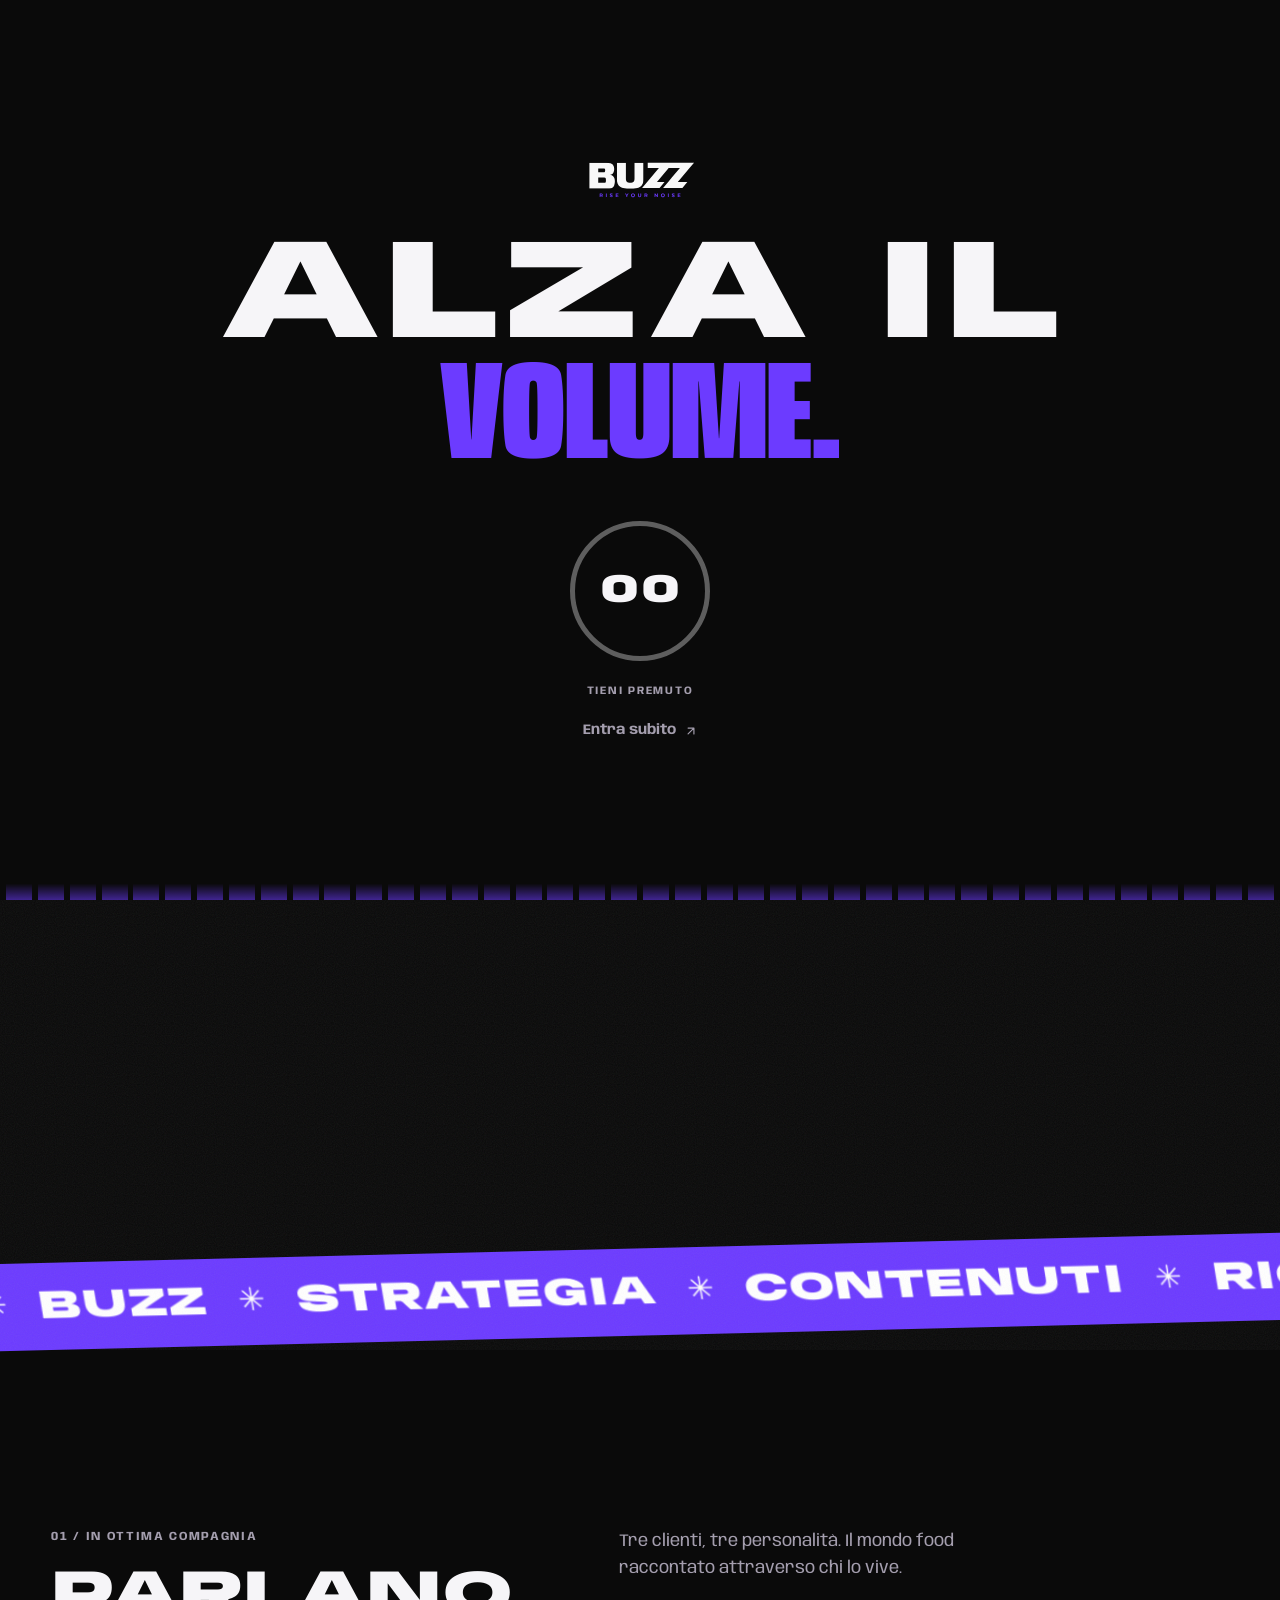
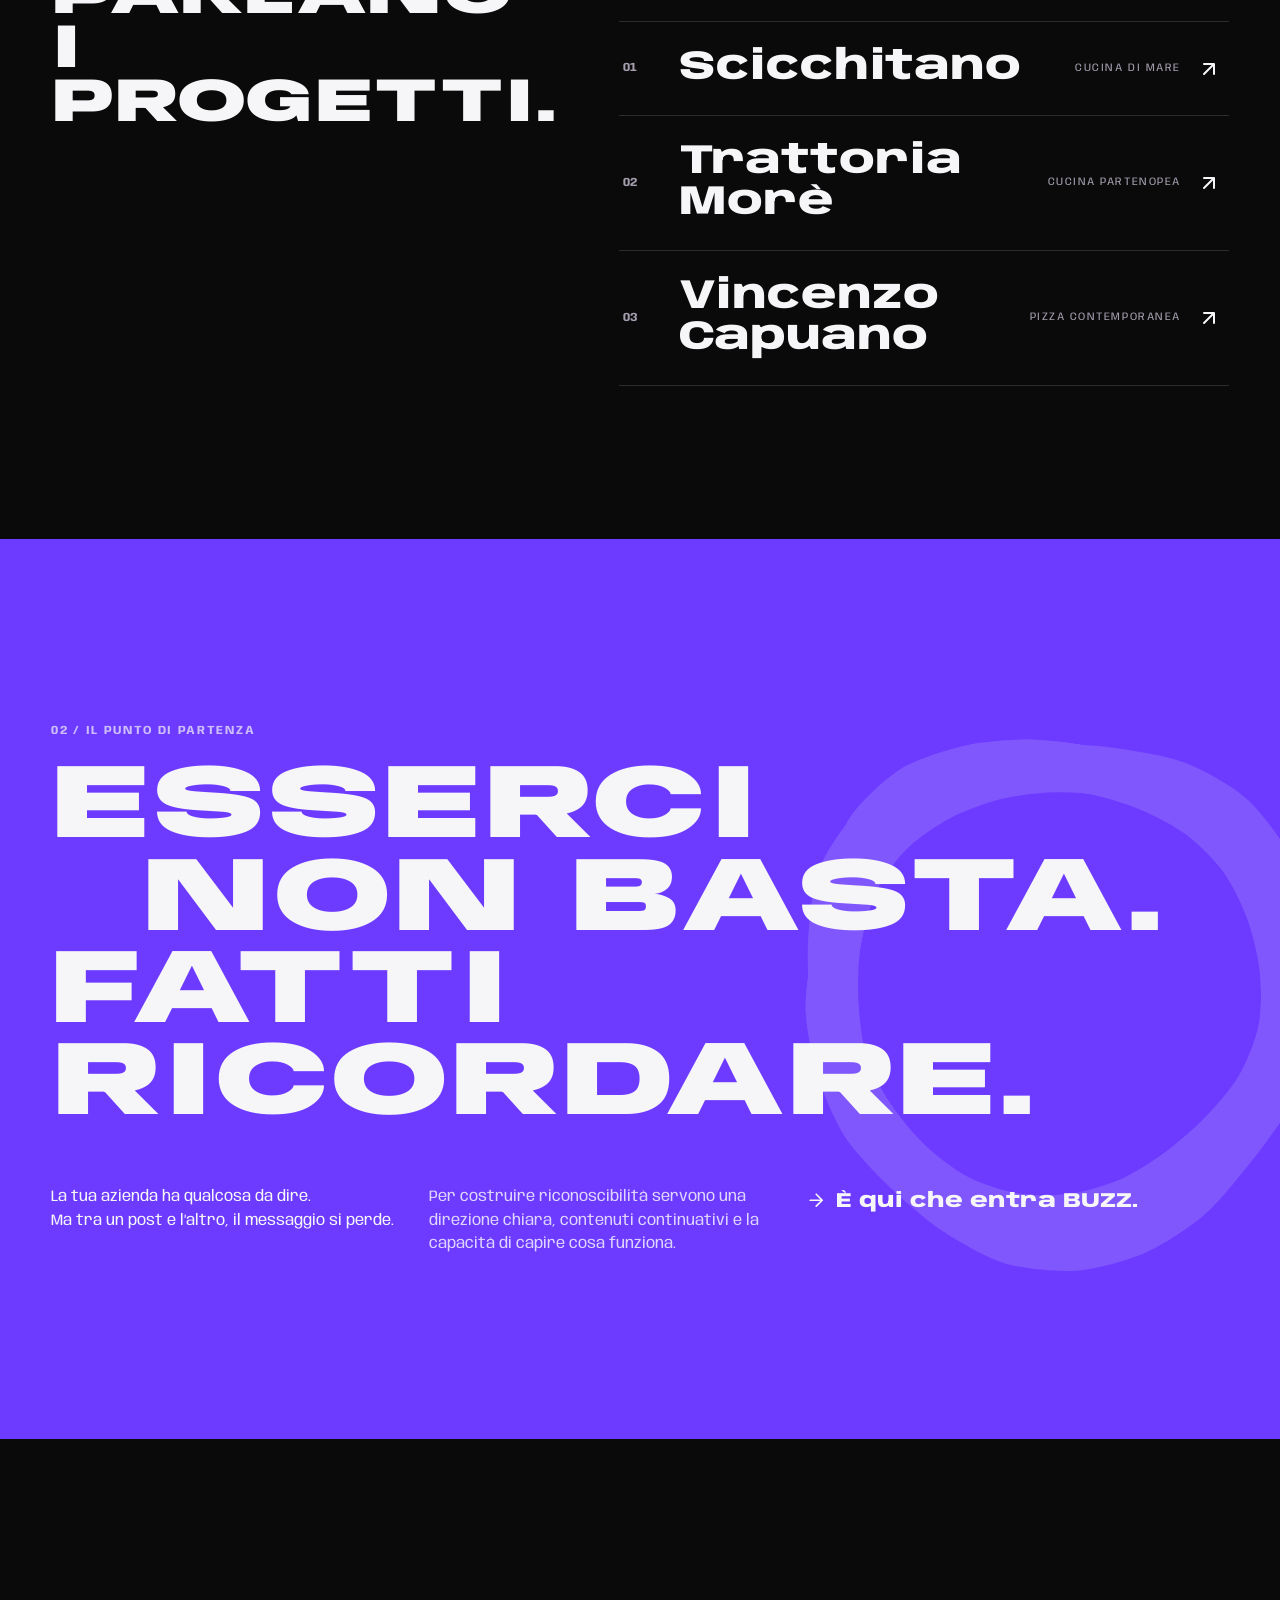
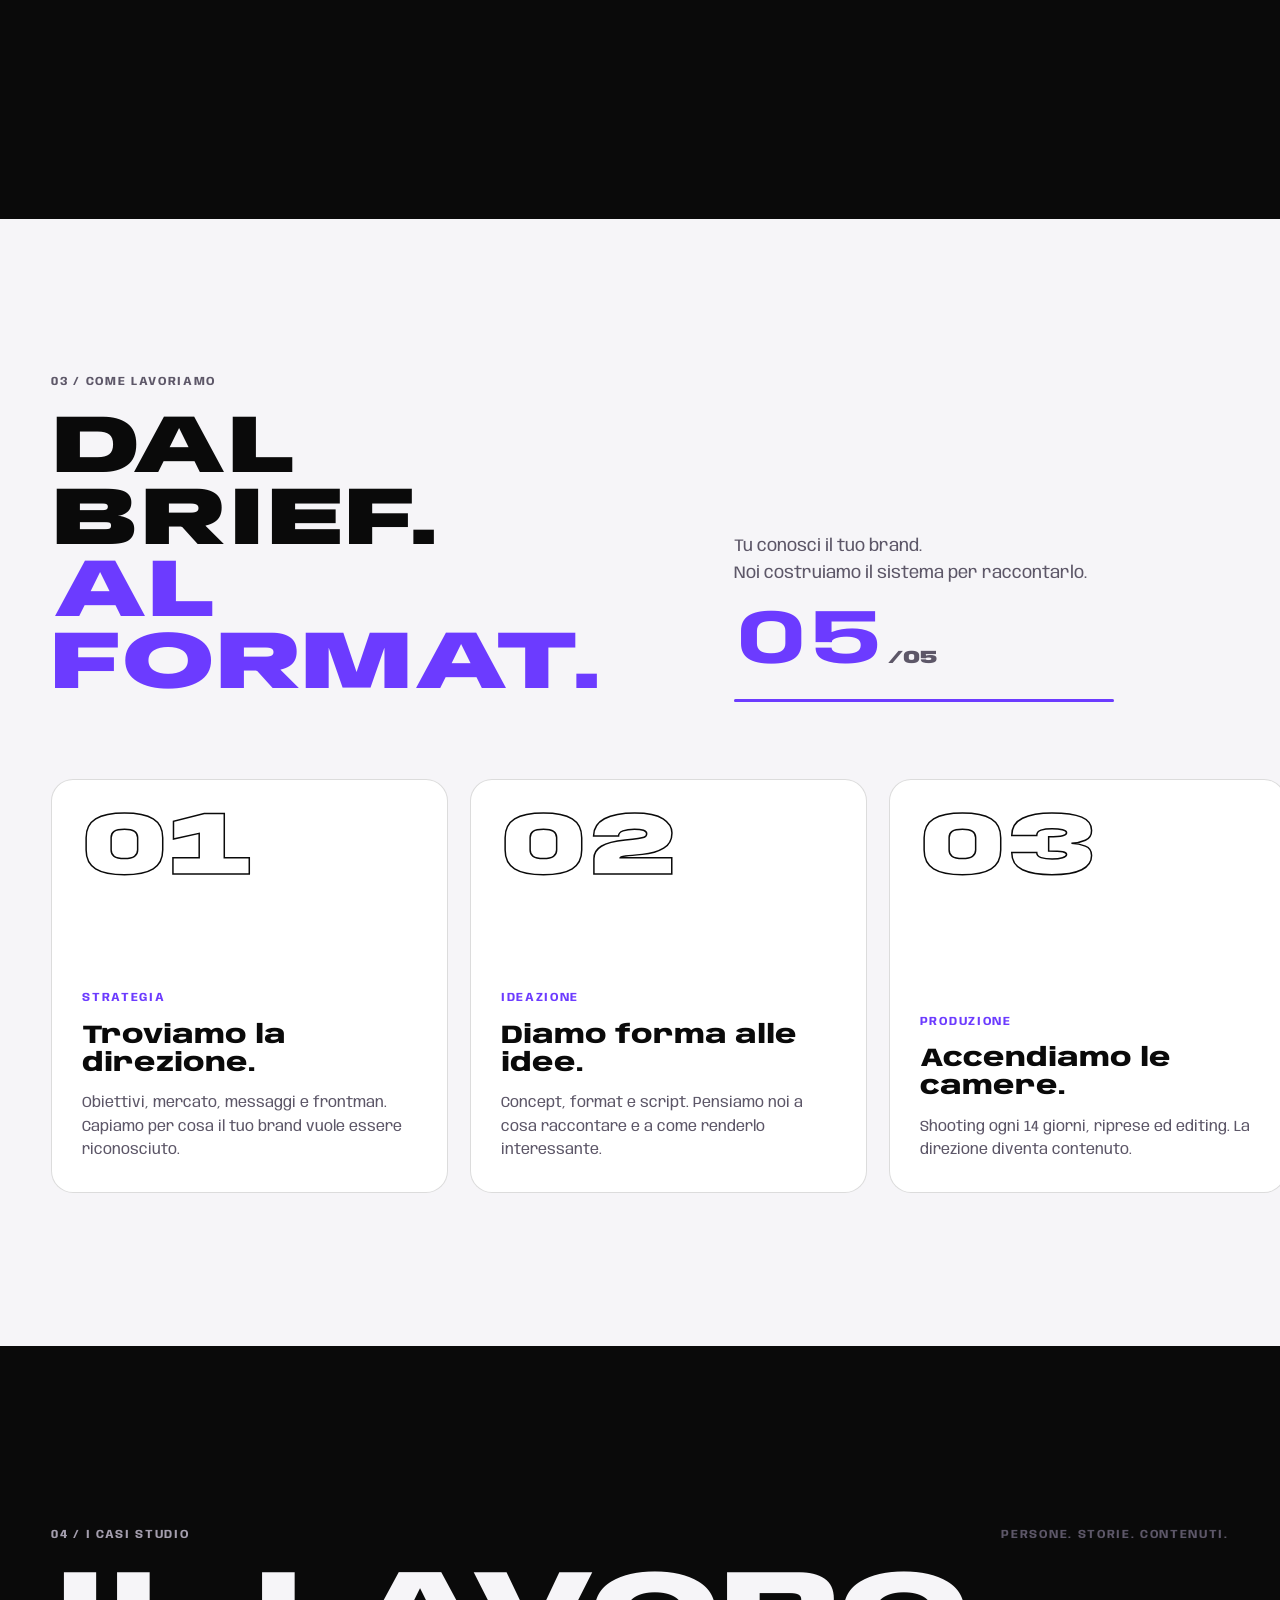
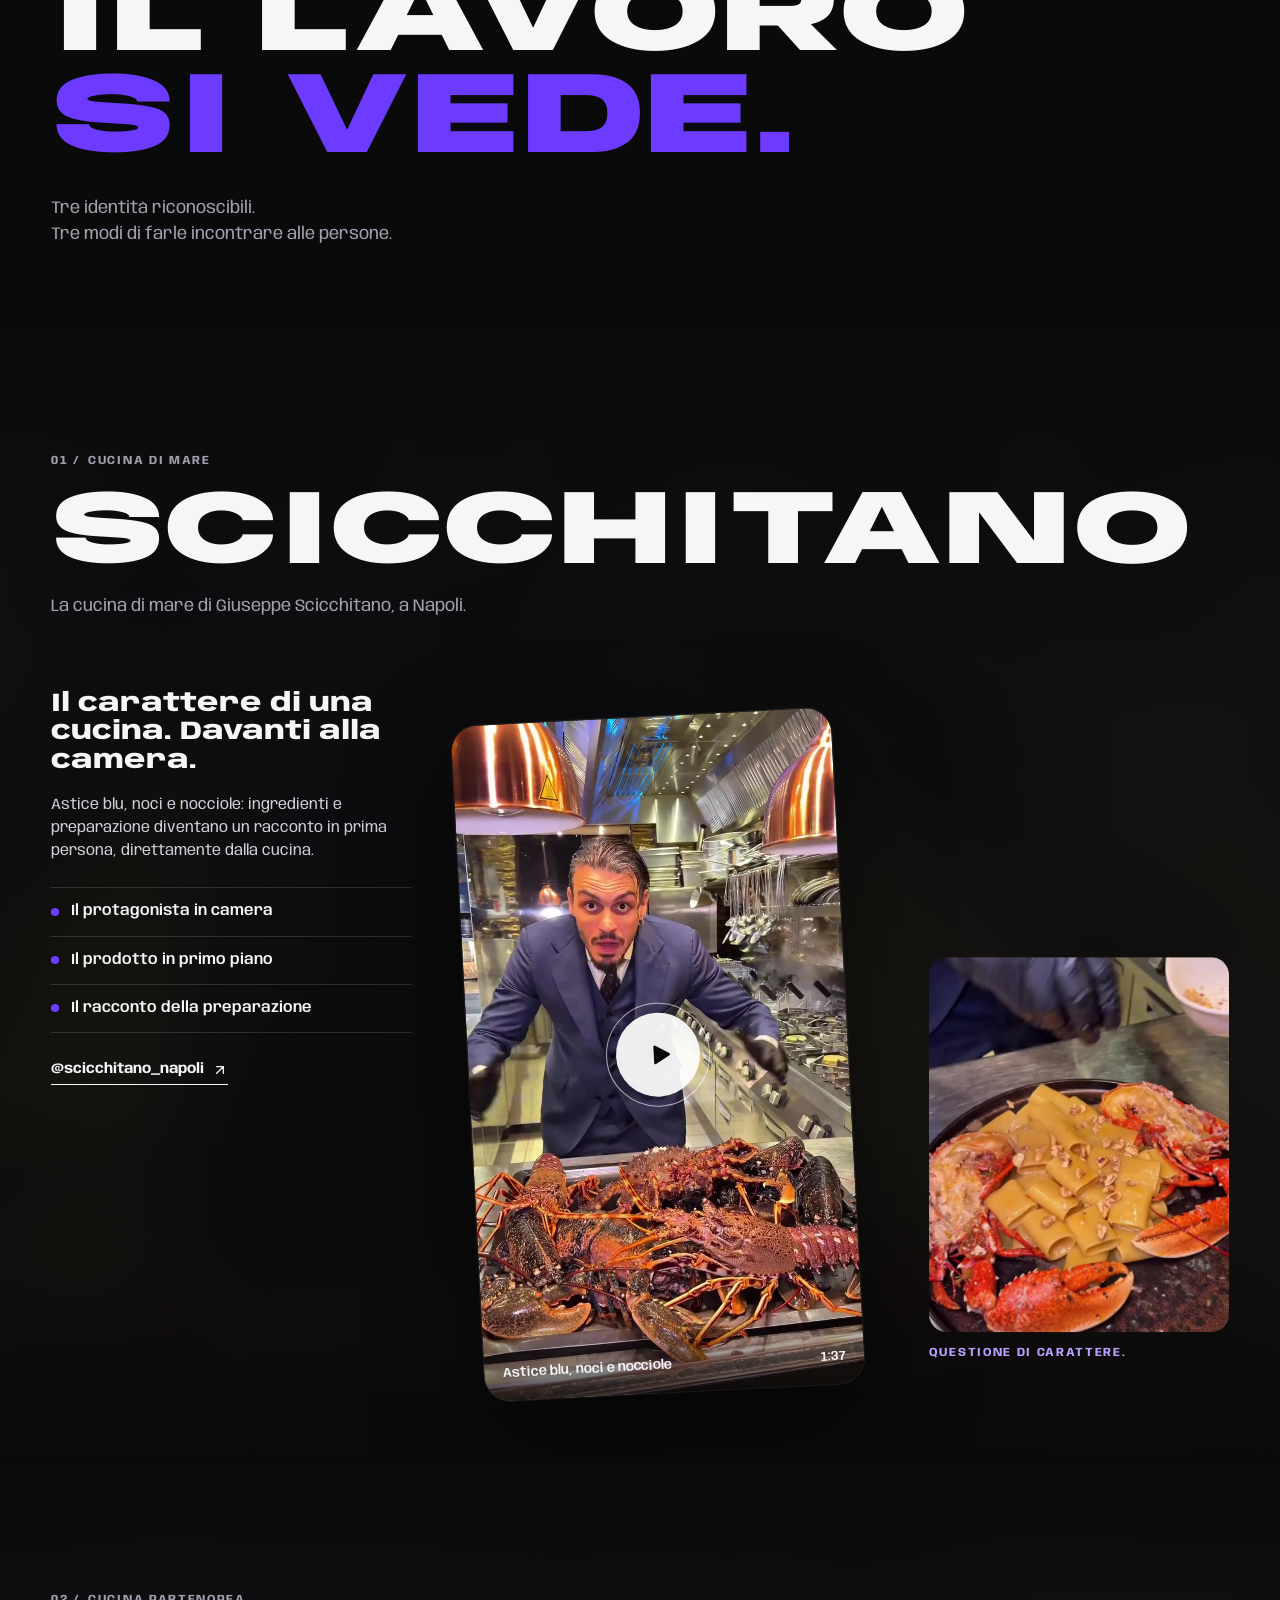
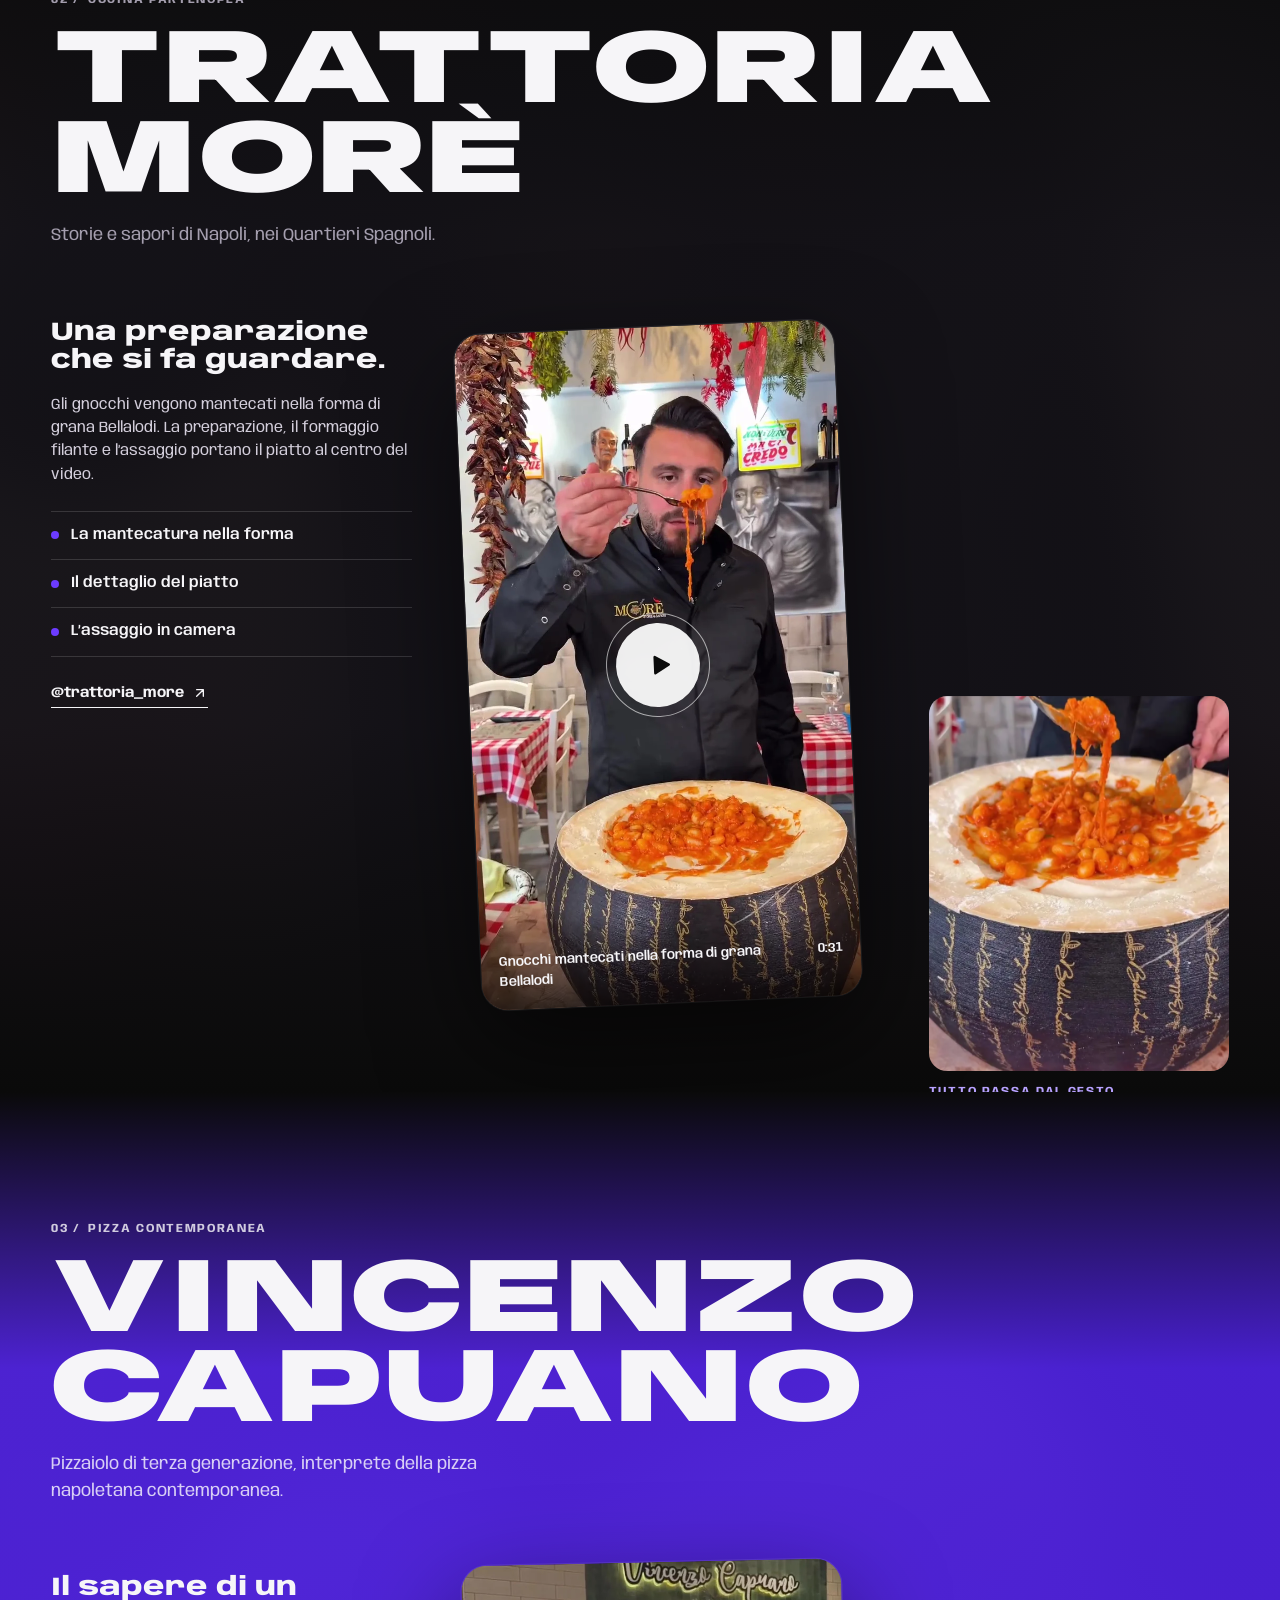
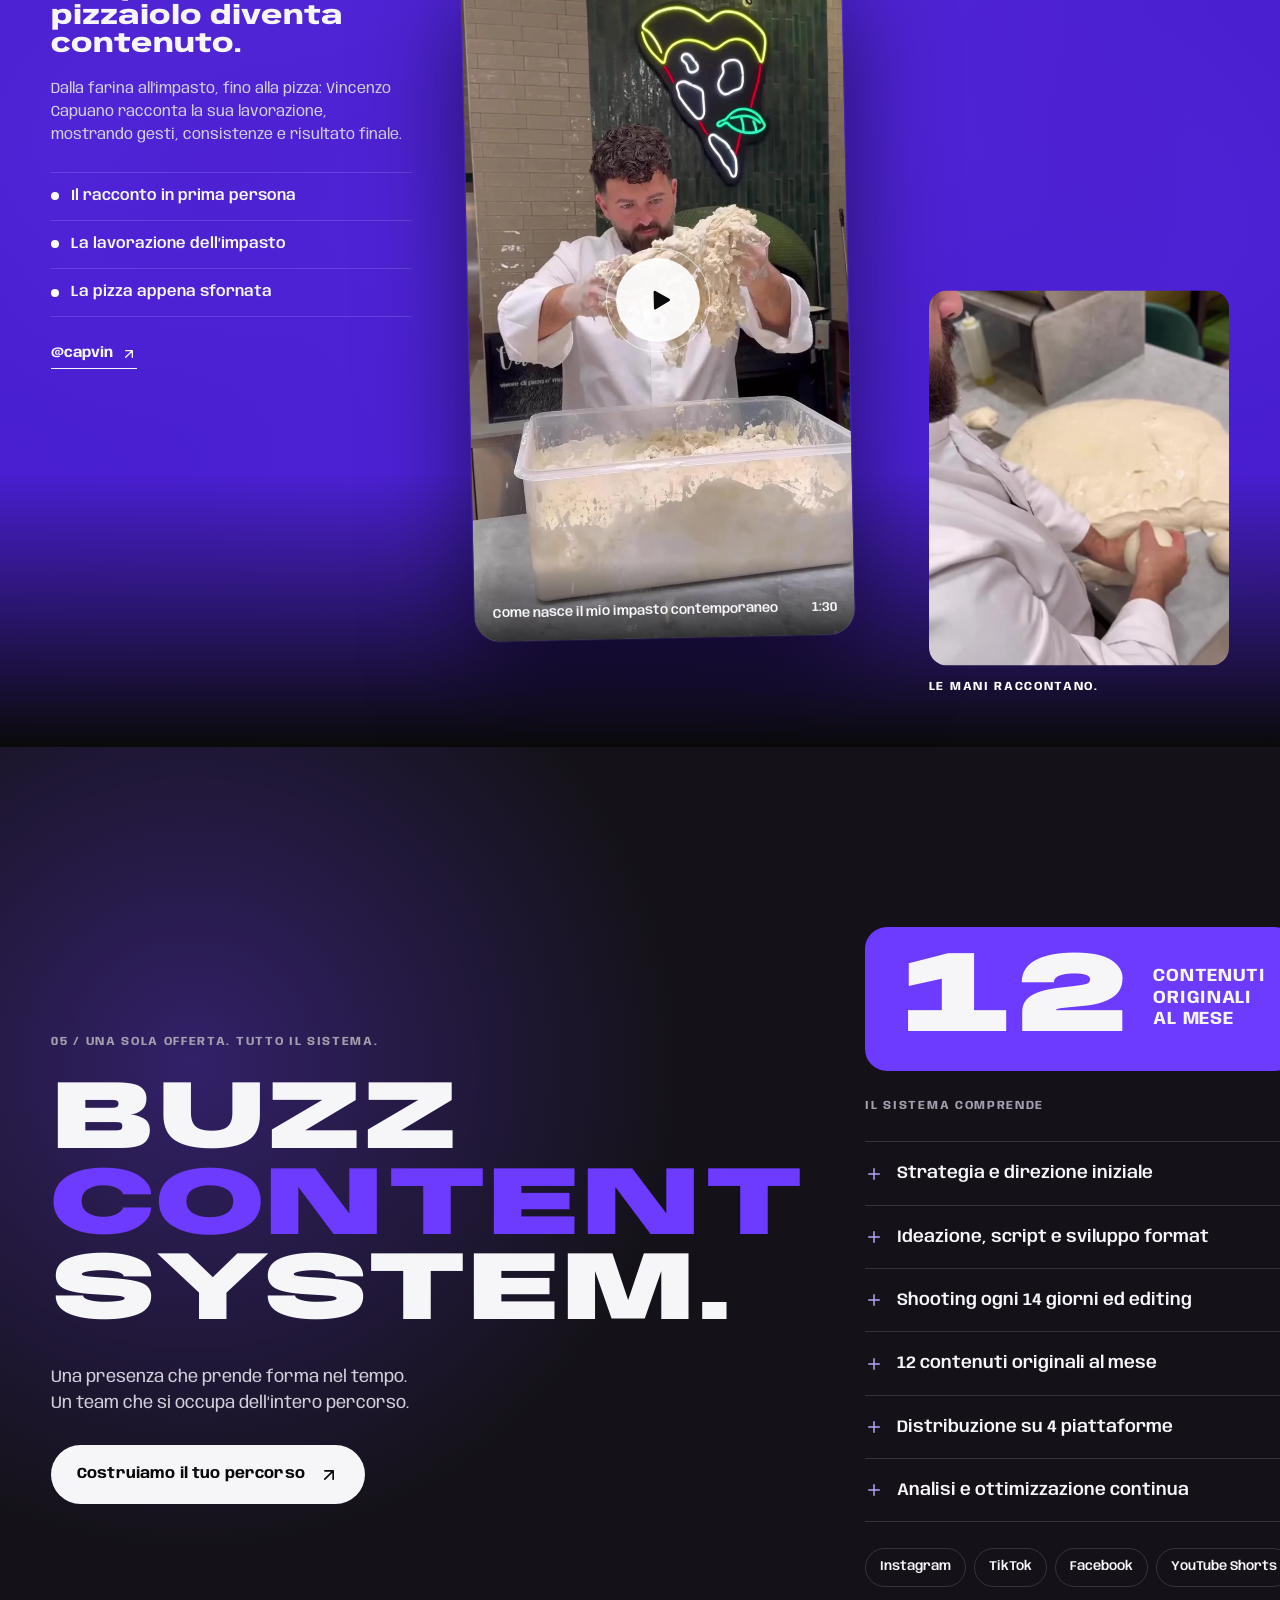
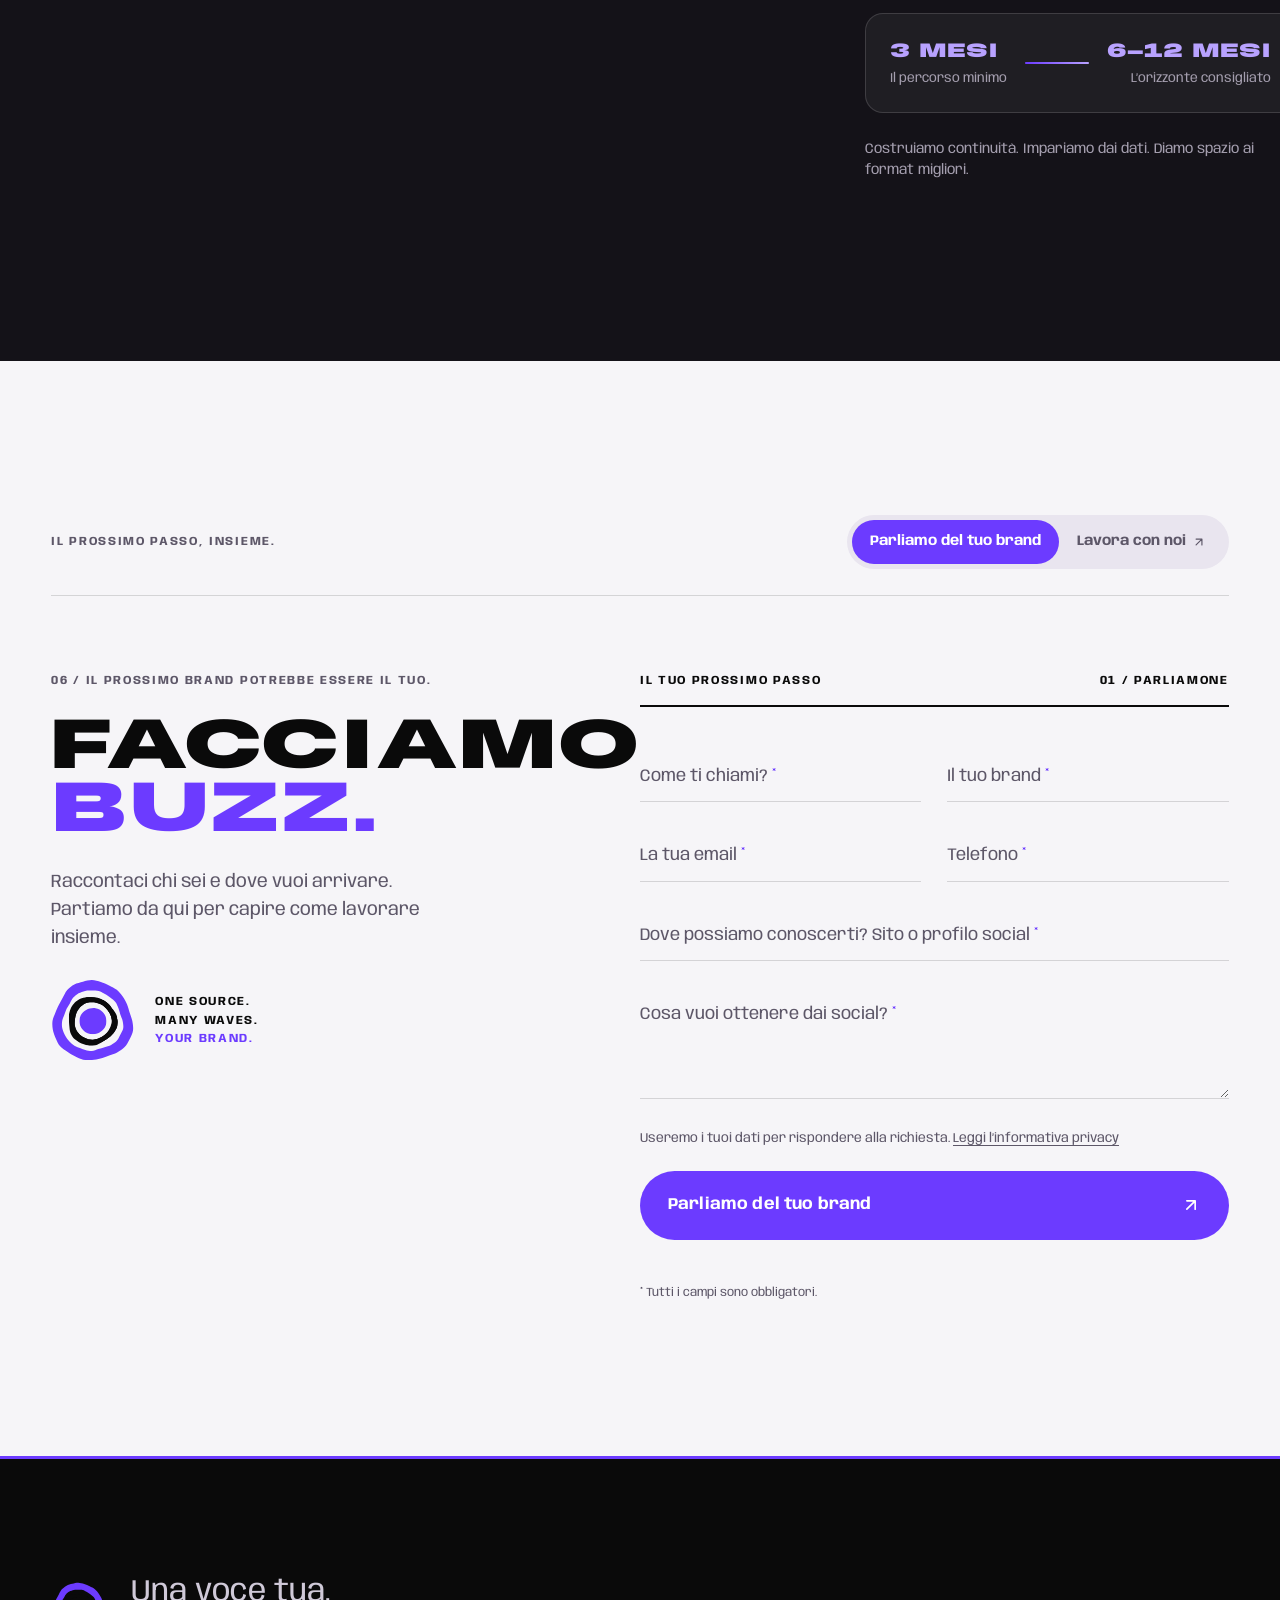
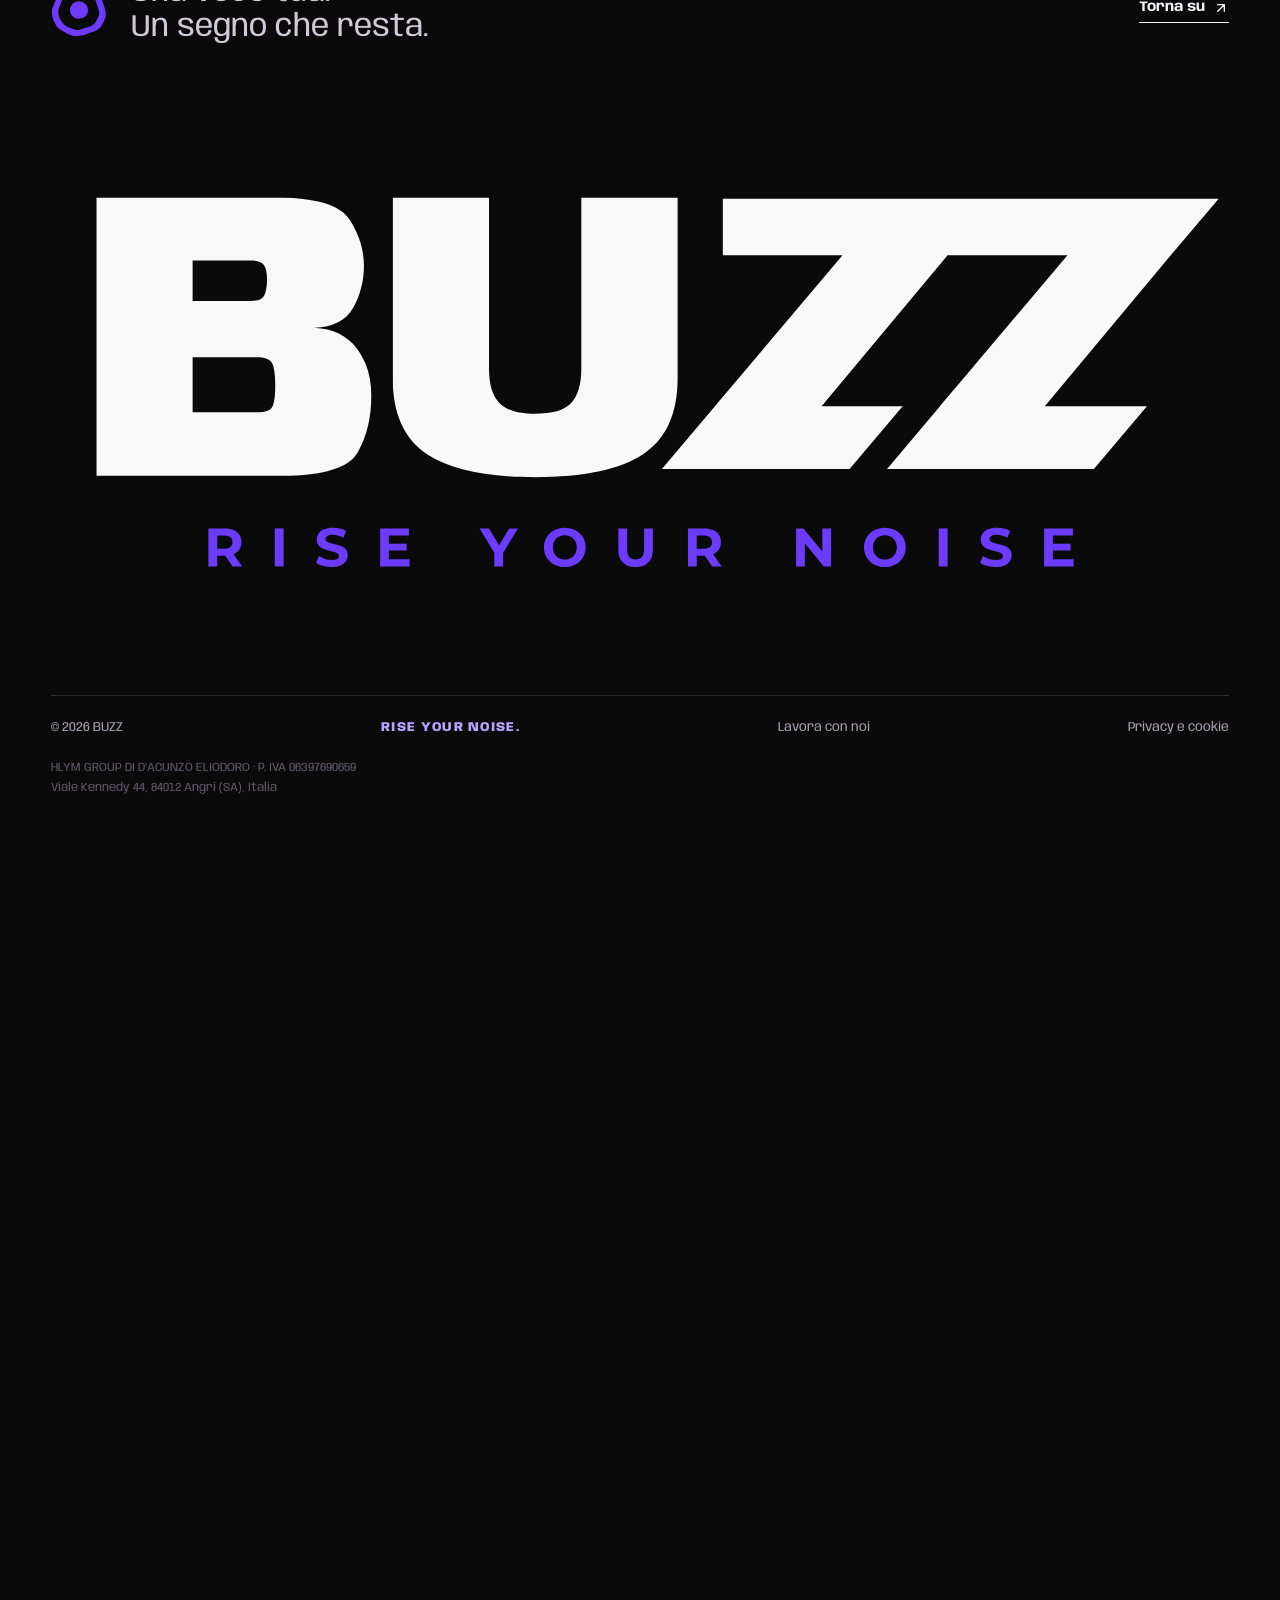
==== commit ab2e3d8d: "Sito buzzstudio.it ricostruito in versione pulita con nuova grafica immersiva Stessi testi, moduli e" ====
--- a/index.html
+++ b/index.html
@@ -1,2 +1,524 @@
-<!DOCTYPE html><html lang="it"><head><script src="https://embeds.iubenda.com/widgets/cc4f0625-e66b-4614-b7e0-e21f0d9e7564.js"></script><meta charSet="utf-8"/><meta name="viewport" content="width=device-width, initial-scale=1"/><link rel="stylesheet" href="/_next/static/css/index.BU4A1RnE.css" data-rsc-css-href="/_next/static/css/index.BU4A1RnE.css" data-precedence="vite-rsc/importer-resources"/><link rel="stylesheet" href="/_next/static/css/page.BxNYvjCl.css" data-rsc-css-href="/_next/static/css/page.BxNYvjCl.css" data-precedence="vite-rsc/importer-resources"/><title>BUZZ — Content marketing. Rise your noise.</title><meta name="description" content="Strategia, ideazione, produzione e distribuzione di contenuti social. BUZZ costruisce la riconoscibilità del tuo brand, un contenuto alla volta."/><meta name="robots" content="index, follow"/><meta property="og:title" content="BUZZ — Rise your noise."/><meta property="og:description" content="Un sistema di contenuti per costruire un brand riconoscibile."/><meta property="og:url" content="https://www.buzzstudio.it"/><meta property="og:site_name" content="BUZZ"/><meta property="og:type" content="website"/><meta property="og:locale" content="it_IT"/><meta name="twitter:card" content="summary"/><meta name="twitter:title" content="BUZZ — Rise your noise."/><meta name="twitter:description" content="Un sistema di contenuti per costruire un brand riconoscibile."/><link rel="icon" href="/favicon.png"/><link rel="apple-touch-icon" href="/favicon.png"/><link rel="canonical" href="https://www.buzzstudio.it"/>
-</head><body><a class="skip-link" href="#contenuto">Vai al contenuto</a><div class="reading-progress" aria-hidden="true"><span data-reading-progress="true"></span></div><header id="inizio" class="site-header immersive-header shell"><a href="#inizio" aria-label="BUZZ, torna all’inizio" class="brand-logo"><img src="/brand/wordmark-light.svg" alt="BUZZ — Rise your noise" width="130" height="52" loading="lazy" decoding="async" data-nimg="1"/></a><nav aria-label="Navigazione principale"><a href="#metodo">Il metodo</a><a href="#progetti">I progetti</a><a class="nav-contact" href="#contatti">Parliamone <svg xmlns="http://www.w3.org/2000/svg" width="17" height="17" viewBox="0 0 24 24" fill="none" stroke="currentColor" stroke-width="2" stroke-linecap="round" stroke-linejoin="round" class="lucide lucide-arrow-up-right" aria-hidden="true"><path d="M7 7h10v10"></path><path d="M7 17 17 7"></path></svg></a></nav></header><main id="contenuto"><section class="hero" aria-labelledby="hero-title" data-hero-scene="true"><div class="hero-stage" data-hero-stage="true"><div class="hero-art" aria-hidden="true"><div class="hero-signal" data-hero-signal="true"><div class="hero-pointer" data-hero-pointer="true"><picture><source media="(max-width: 700px)" srcSet="/media/signal-mobile.webp"/><img src="/media/signal.webp" alt="" width="1536" height="1024" loading="eager" fetchPriority="high" decoding="async" class="signal-sculpture" data-nimg="1"/></picture></div></div></div><div class="hero-content shell"><div class="hero-copy"><p class="eyebrow"><span class="status-dot"></span> CONTENT MARKETING STUDIO</p><h1 id="hero-title"><span class="hero-intro hero-line"><span data-hero-line="true">IL TUO BRAND.</span></span><span class="hero-line"><span data-hero-line="true">ALZA IL</span></span><span class="hero-line hero-volume"><span data-hero-line="true">VOLUME.</span></span></h1><p class="hero-description">Contenuti che costruiscono riconoscibilità.<br/>Li studiamo, li creiamo, li portiamo alle persone giuste.</p><div class="hero-actions"><a class="cta cta-white" href="#contatti">Parliamo del tuo brand <svg xmlns="http://www.w3.org/2000/svg" width="23" height="23" viewBox="0 0 24 24" fill="none" stroke="currentColor" stroke-width="2" stroke-linecap="round" stroke-linejoin="round" class="lucide lucide-arrow-up-right" aria-hidden="true"><path d="M7 7h10v10"></path><path d="M7 17 17 7"></path></svg></a><a class="text-link" href="#progetti">Guarda i progetti <svg xmlns="http://www.w3.org/2000/svg" width="17" height="17" viewBox="0 0 24 24" fill="none" stroke="currentColor" stroke-width="2" stroke-linecap="round" stroke-linejoin="round" class="lucide lucide-arrow-down" aria-hidden="true"><path d="M12 5v14"></path><path d="m19 12-7 7-7-7"></path></svg></a></div></div><div class="hero-volume-meter" aria-hidden="true"><span>RISE YOUR NOISE.</span><div class="volume-bars"><i style="transform:scaleY(0.26)" data-signal-bar="true"></i><i style="transform:scaleY(0.43)" data-signal-bar="true"></i><i style="transform:scaleY(0.33)" data-signal-bar="true"></i><i style="transform:scaleY(0.64)" data-signal-bar="true"></i><i style="transform:scaleY(0.45)" data-signal-bar="true"></i><i style="transform:scaleY(0.78)" data-signal-bar="true"></i><i style="transform:scaleY(0.58)" data-signal-bar="true"></i><i style="transform:scaleY(0.94)" data-signal-bar="true"></i><i style="transform:scaleY(0.7)" data-signal-bar="true"></i><i style="transform:scaleY(1)" data-signal-bar="true"></i><i style="transform:scaleY(0.85)" data-signal-bar="true"></i><i style="transform:scaleY(0.66)" data-signal-bar="true"></i></div><span class="volume-baseline">IL TUO SEGNALE, AMPLIFICATO.</span></div><div class="hero-bottom"><span>STRATEGIA + CONTENUTI + DIREZIONE</span><a href="#proof">SCOPRI IL NOSTRO APPROCCIO <svg xmlns="http://www.w3.org/2000/svg" width="16" height="16" viewBox="0 0 24 24" fill="none" stroke="currentColor" stroke-width="2" stroke-linecap="round" stroke-linejoin="round" class="lucide lucide-arrow-down" aria-hidden="true"><path d="M12 5v14"></path><path d="m19 12-7 7-7-7"></path></svg></a><span class="hero-scroll-index" aria-hidden="true">SCROLL <span>↓</span></span></div></div></div></section><div class="signal-strip" aria-hidden="true"><div class="signal-track" data-signal-track="true"><div class="signal-group"><span>STRATEGIA</span><span>✳</span><span>CONTENUTI</span><span>✳</span><span>RICONOSCIBILITÀ</span><span>✳</span><span>BUZZ</span><span>✳</span></div><div class="signal-group"><span>STRATEGIA</span><span>✳</span><span>CONTENUTI</span><span>✳</span><span>RICONOSCIBILITÀ</span><span>✳</span><span>BUZZ</span><span>✳</span></div><div class="signal-group"><span>STRATEGIA</span><span>✳</span><span>CONTENUTI</span><span>✳</span><span>RICONOSCIBILITÀ</span><span>✳</span><span>BUZZ</span><span>✳</span></div></div></div><section id="proof" class="proof-section shell" aria-labelledby="proof-title"><div class="proof-heading"><p class="eyebrow">01 / IN OTTIMA COMPAGNIA</p><h2 id="proof-title">PARLANO<br/>I PROGETTI.</h2></div><div class="proof-clients"><p>Tre clienti, tre personalità. Il mondo food raccontato attraverso chi lo vive.</p><div class="client-name-list" aria-label="Una selezione dei nostri progetti"><a href="#progetto-01"><span class="proof-index">01</span><span>Scicchitano</span><svg xmlns="http://www.w3.org/2000/svg" width="24" height="24" viewBox="0 0 24 24" fill="none" stroke="currentColor" stroke-width="2" stroke-linecap="round" stroke-linejoin="round" class="lucide lucide-arrow-up-right" aria-hidden="true"><path d="M7 7h10v10"></path><path d="M7 17 17 7"></path></svg></a><a href="#progetto-02"><span class="proof-index">02</span><span>Trattoria Morè</span><svg xmlns="http://www.w3.org/2000/svg" width="24" height="24" viewBox="0 0 24 24" fill="none" stroke="currentColor" stroke-width="2" stroke-linecap="round" stroke-linejoin="round" class="lucide lucide-arrow-up-right" aria-hidden="true"><path d="M7 7h10v10"></path><path d="M7 17 17 7"></path></svg></a><a href="#progetto-03"><span class="proof-index">03</span><span>Vincenzo Capuano</span><svg xmlns="http://www.w3.org/2000/svg" width="24" height="24" viewBox="0 0 24 24" fill="none" stroke="currentColor" stroke-width="2" stroke-linecap="round" stroke-linejoin="round" class="lucide lucide-arrow-up-right" aria-hidden="true"><path d="M7 7h10v10"></path><path d="M7 17 17 7"></path></svg></a></div><a class="text-link" href="#progetti">Entra nei progetti <svg xmlns="http://www.w3.org/2000/svg" width="15" height="15" viewBox="0 0 24 24" fill="none" stroke="currentColor" stroke-width="2" stroke-linecap="round" stroke-linejoin="round" class="lucide lucide-arrow-down" aria-hidden="true"><path d="M12 5v14"></path><path d="m19 12-7 7-7-7"></path></svg></a></div></section><section id="problema" class="problem-section dark" aria-labelledby="problem-title"><div class="shell problem-inner"><div class="problem-copy"><p class="eyebrow">02 / IL PUNTO DI PARTENZA</p><h2 id="problem-title"><span class="problem-line" data-problem-line="true">ESSERCI</span><span class="problem-line" data-problem-line="true">NON BASTA.</span><span class="problem-line problem-emphasis" data-problem-line="true">FATTI RICORDARE.</span></h2></div><div class="problem-detail"><img src="/brand/mark-light.svg" alt="" width="1340" height="1340" loading="lazy" decoding="async" class="problem-mark" data-nimg="1" data-problem-mark="true"/><p>La tua azienda ha qualcosa da dire.<br/>Ma tra un post e l’altro, il messaggio si perde.</p><p class="muted-copy">Per costruire riconoscibilità servono una direzione chiara, contenuti continuativi e la capacità di capire cosa funziona.</p><p class="problem-resolution"><svg xmlns="http://www.w3.org/2000/svg" width="21" height="21" viewBox="0 0 24 24" fill="none" stroke="currentColor" stroke-width="2" stroke-linecap="round" stroke-linejoin="round" class="lucide lucide-corner-down-right" aria-hidden="true"><path d="m15 10 5 5-5 5"></path><path d="M4 4v7a4 4 0 0 0 4 4h12"></path></svg> È qui che entra BUZZ.</p></div></div></section><section id="metodo" class="method-section shell" aria-labelledby="method-title"><div class="section-top"><p class="eyebrow">03 / COME LAVORIAMO</p><span class="micro-label">UN SISTEMA. OGNI MESE.</span></div><div class="method-experience"><div class="method-sticky" data-method-sticky="true"><div class="section-intro"><h2 id="method-title">DAL BRIEF.<br/><span class="purple">AL FORMAT.</span></h2><p>Tu conosci il tuo brand.<br/>Noi costruiamo il sistema per raccontarlo.</p></div><div class="method-console" aria-hidden="true"><img src="/brand/mark-light.svg" alt="" width="190" height="190" loading="lazy" decoding="async" data-nimg="1"/><div class="method-console-top"><span>IL METODO BUZZ</span><span>01—05</span></div><div class="method-console-number"><span data-method-number="true">01</span><span>/05</span></div><p data-method-label="true">STRATEGIA</p><div class="method-console-track"><span data-method-progress="true"></span></div></div><nav class="method-navigation" aria-label="Le cinque fasi del metodo"><a href="#fase-01" data-step-link="01" aria-label="01. strategia">01</a><a href="#fase-02" data-step-link="02" aria-label="02. ideazione">02</a><a href="#fase-03" data-step-link="03" aria-label="03. produzione">03</a><a href="#fase-04" data-step-link="04" aria-label="04. distribuzione">04</a><a href="#fase-05" data-step-link="05" aria-label="05. analisi e format">05</a></nav></div><div class="method-list"><span class="scroll-method-rail" aria-hidden="true"><span data-scroll-method-fill="true"></span></span><article class="method-step" id="fase-01" data-method-step="01" data-step-label="STRATEGIA"><span class="step-number">01</span><div class="step-name"><span class="micro-label">STRATEGIA</span><h3>Troviamo la direzione.</h3></div><p>Obiettivi, mercato, messaggi e frontman. Capiamo per cosa il tuo brand vuole essere riconosciuto.</p><svg xmlns="http://www.w3.org/2000/svg" width="27" height="27" viewBox="0 0 24 24" fill="none" stroke="currentColor" stroke-width="2" stroke-linecap="round" stroke-linejoin="round" class="lucide lucide-arrow-up-right step-arrow" aria-hidden="true"><path d="M7 7h10v10"></path><path d="M7 17 17 7"></path></svg></article><article class="method-step" id="fase-02" data-method-step="02" data-step-label="IDEAZIONE"><span class="step-number">02</span><div class="step-name"><span class="micro-label">IDEAZIONE</span><h3>Diamo forma alle idee.</h3></div><p>Concept, format e script. Pensiamo noi a cosa raccontare e a come renderlo interessante.</p><svg xmlns="http://www.w3.org/2000/svg" width="27" height="27" viewBox="0 0 24 24" fill="none" stroke="currentColor" stroke-width="2" stroke-linecap="round" stroke-linejoin="round" class="lucide lucide-arrow-up-right step-arrow" aria-hidden="true"><path d="M7 7h10v10"></path><path d="M7 17 17 7"></path></svg></article><article class="method-step" id="fase-03" data-method-step="03" data-step-label="PRODUZIONE"><span class="step-number">03</span><div class="step-name"><span class="micro-label">PRODUZIONE</span><h3>Accendiamo le camere.</h3></div><p>Shooting ogni 14 giorni, riprese ed editing. La direzione diventa contenuto.</p><svg xmlns="http://www.w3.org/2000/svg" width="27" height="27" viewBox="0 0 24 24" fill="none" stroke="currentColor" stroke-width="2" stroke-linecap="round" stroke-linejoin="round" class="lucide lucide-arrow-up-right step-arrow" aria-hidden="true"><path d="M7 7h10v10"></path><path d="M7 17 17 7"></path></svg></article><article class="method-step" id="fase-04" data-method-step="04" data-step-label="DISTRIBUZIONE"><span class="step-number">04</span><div class="step-name"><span class="micro-label">DISTRIBUZIONE</span><h3>Portiamo fuori la tua voce.</h3></div><p>Instagram, TikTok, Facebook e YouTube Shorts. Una presenza continuativa, sulle piattaforme giuste.</p><svg xmlns="http://www.w3.org/2000/svg" width="27" height="27" viewBox="0 0 24 24" fill="none" stroke="currentColor" stroke-width="2" stroke-linecap="round" stroke-linejoin="round" class="lucide lucide-arrow-up-right step-arrow" aria-hidden="true"><path d="M7 7h10v10"></path><path d="M7 17 17 7"></path></svg></article><article class="method-step" id="fase-05" data-method-step="05" data-step-label="ANALISI E FORMAT"><span class="step-number">05</span><div class="step-name"><span class="micro-label">ANALISI E FORMAT</span><h3>Ascoltiamo. E ripartiamo.</h3></div><p>Studiamo la risposta del pubblico. Miglioriamo i contenuti e sviluppiamo i format da ripetere.</p><svg xmlns="http://www.w3.org/2000/svg" width="27" height="27" viewBox="0 0 24 24" fill="none" stroke="currentColor" stroke-width="2" stroke-linecap="round" stroke-linejoin="round" class="lucide lucide-arrow-up-right step-arrow" aria-hidden="true"><path d="M7 7h10v10"></path><path d="M7 17 17 7"></path></svg></article></div></div><div class="method-repeat"><svg xmlns="http://www.w3.org/2000/svg" width="17" height="17" viewBox="0 0 24 24" fill="none" stroke="currentColor" stroke-width="2" stroke-linecap="round" stroke-linejoin="round" class="lucide lucide-rotate-cw" aria-hidden="true"><path d="M21 12a9 9 0 1 1-9-9c2.52 0 4.93 1 6.74 2.74L21 8"></path><path d="M21 3v5h-5"></path></svg><span>Ogni contenuto ci insegna qualcosa. Il ciclo ricomincia.</span><span class="repeat-word">REPEAT.</span></div></section><section id="progetti" class="projects-section" aria-labelledby="projects-title"><div class="shell"><div class="section-top"><p class="eyebrow">04 / I CASI STUDIO</p><span class="micro-label">PERSONE. STORIE. CONTENUTI.</span></div><div class="section-intro"><h2 id="projects-title">IL LAVORO<br/><span class="purple">SI VEDE.</span></h2><p>Tre identità riconoscibili.<br/>Tre modi di farle incontrare alle persone.</p></div></div><div class="case-grid"><article class="case-study case-video-study case-1" id="progetto-01" data-case-study="true"><div class="case-project-heading"><p class="micro-label case-kicker"><span>01<!-- --> /</span> <!-- -->CUCINA DI MARE<i class="scroll-chapter-rule" data-scroll-chapter-rule="true" aria-hidden="true"></i></p><h3 id="cliente-01" data-case-title="true">Scicchitano</h3><p class="case-context">La cucina di mare di Giuseppe Scicchitano, a Napoli.</p></div><figure class="case-visual case-poster case-film" data-case-poster="true"><div class="case-film-frame"><video loading="lazy" controls="" playsInline="" preload="none" width="720" height="1280" poster="/media/cases/scicchitano.webp" src="/media/cases/scicchitano.mp4" data-case-video="true" aria-label="Scicchitano: Astice blu, noci e nocciole" aria-describedby="racconto-01"><p><a href="/media/cases/scicchitano.mp4">Apri il video di <!-- -->Scicchitano</a></p></video></div><figcaption><span>Astice blu, noci e nocciole</span><span>1:37</span></figcaption></figure><div class="case-caption"><p class="case-title">Il carattere di una cucina. Davanti alla camera.</p><p class="case-work" id="racconto-01">Astice blu, noci e nocciole: ingredienti e preparazione diventano un racconto in prima persona, direttamente dalla cucina.</p><a class="case-instagram" href="https://www.instagram.com/scicchitano_napoli/" target="_blank" rel="noopener noreferrer" aria-label="Profilo Instagram di Scicchitano, apre una nuova scheda"><span>@scicchitano_napoli</span><svg xmlns="http://www.w3.org/2000/svg" width="18" height="18" viewBox="0 0 24 24" fill="none" stroke="currentColor" stroke-width="2" stroke-linecap="round" stroke-linejoin="round" class="lucide lucide-arrow-up-right" aria-hidden="true"><path d="M7 7h10v10"></path><path d="M7 17 17 7"></path></svg></a><details class="case-details" id="dettagli-01"><summary>Dentro il contenuto <svg xmlns="http://www.w3.org/2000/svg" width="20" height="20" viewBox="0 0 24 24" fill="none" stroke="currentColor" stroke-width="2" stroke-linecap="round" stroke-linejoin="round" class="lucide lucide-plus" aria-hidden="true"><path d="M5 12h14"></path><path d="M12 5v14"></path></svg></summary><div class="case-details-body"><ul><li>Il protagonista in camera</li><li>Il prodotto in primo piano</li><li>Il racconto della preparazione</li></ul></div></details></div><div class="case-detail-image" aria-hidden="true" data-case-detail="true"><img src="/media/cases/scicchitano-detail.webp" alt="" width="720" height="1280" loading="lazy" decoding="async" data-nimg="1"/><span>QUESTIONE DI CARATTERE.</span></div></article><article class="case-study case-video-study case-2" id="progetto-02" data-case-study="true"><div class="case-project-heading"><p class="micro-label case-kicker"><span>02<!-- --> /</span> <!-- -->CUCINA PARTENOPEA<i class="scroll-chapter-rule" data-scroll-chapter-rule="true" aria-hidden="true"></i></p><h3 id="cliente-02" data-case-title="true">Trattoria Morè</h3><p class="case-context">Storie e sapori di Napoli, nei Quartieri Spagnoli.</p></div><figure class="case-visual case-poster case-film" data-case-poster="true"><div class="case-film-frame"><video loading="lazy" controls="" playsInline="" preload="none" width="720" height="1280" poster="/media/cases/trattoria-more.webp" src="/media/cases/trattoria-more.mp4" data-case-video="true" aria-label="Trattoria Morè: Gnocchi mantecati nella forma di grana Bellalodi" aria-describedby="racconto-02"><p><a href="/media/cases/trattoria-more.mp4">Apri il video di <!-- -->Trattoria Morè</a></p></video></div><figcaption><span>Gnocchi mantecati nella forma di grana Bellalodi</span><span>0:31</span></figcaption></figure><div class="case-caption"><p class="case-title">Una preparazione che si fa guardare.</p><p class="case-work" id="racconto-02">Gli gnocchi vengono mantecati nella forma di grana Bellalodi. La preparazione, il formaggio filante e l’assaggio portano il piatto al centro del video.</p><a class="case-instagram" href="https://www.instagram.com/trattoria_more/" target="_blank" rel="noopener noreferrer" aria-label="Profilo Instagram di Trattoria Morè, apre una nuova scheda"><span>@trattoria_more</span><svg xmlns="http://www.w3.org/2000/svg" width="18" height="18" viewBox="0 0 24 24" fill="none" stroke="currentColor" stroke-width="2" stroke-linecap="round" stroke-linejoin="round" class="lucide lucide-arrow-up-right" aria-hidden="true"><path d="M7 7h10v10"></path><path d="M7 17 17 7"></path></svg></a><details class="case-details" id="dettagli-02"><summary>Dentro il contenuto <svg xmlns="http://www.w3.org/2000/svg" width="20" height="20" viewBox="0 0 24 24" fill="none" stroke="currentColor" stroke-width="2" stroke-linecap="round" stroke-linejoin="round" class="lucide lucide-plus" aria-hidden="true"><path d="M5 12h14"></path><path d="M12 5v14"></path></svg></summary><div class="case-details-body"><ul><li>La mantecatura nella forma</li><li>Il dettaglio del piatto</li><li>L’assaggio in camera</li></ul></div></details></div><div class="case-detail-image" aria-hidden="true" data-case-detail="true"><img src="/media/cases/trattoria-more-detail.webp" alt="" width="720" height="1280" loading="lazy" decoding="async" data-nimg="1"/><span>TUTTO PASSA DAL GESTO.</span></div></article><article class="case-study case-video-study case-3" id="progetto-03" data-case-study="true"><div class="case-project-heading"><p class="micro-label case-kicker"><span>03<!-- --> /</span> <!-- -->PIZZA CONTEMPORANEA<i class="scroll-chapter-rule" data-scroll-chapter-rule="true" aria-hidden="true"></i></p><h3 id="cliente-03" data-case-title="true">Vincenzo Capuano</h3><p class="case-context">Pizzaiolo di terza generazione, interprete della pizza napoletana contemporanea.</p></div><figure class="case-visual case-poster case-film" data-case-poster="true"><div class="case-film-frame"><video loading="lazy" controls="" playsInline="" preload="none" width="720" height="1280" poster="/media/cases/vincenzo-capuano.webp" src="/media/cases/vincenzo-capuano.mp4" data-case-video="true" aria-label="Vincenzo Capuano: Come nasce il mio impasto contemporaneo" aria-describedby="racconto-03"><p><a href="/media/cases/vincenzo-capuano.mp4">Apri il video di <!-- -->Vincenzo Capuano</a></p></video></div><figcaption><span>Come nasce il mio impasto contemporaneo</span><span>1:30</span></figcaption></figure><div class="case-caption"><p class="case-title">Il sapere di un pizzaiolo diventa contenuto.</p><p class="case-work" id="racconto-03">Dalla farina all’impasto, fino alla pizza: Vincenzo Capuano racconta la sua lavorazione, mostrando gesti, consistenze e risultato finale.</p><a class="case-instagram" href="https://www.instagram.com/capvin/" target="_blank" rel="noopener noreferrer" aria-label="Profilo Instagram di Vincenzo Capuano, apre una nuova scheda"><span>@capvin</span><svg xmlns="http://www.w3.org/2000/svg" width="18" height="18" viewBox="0 0 24 24" fill="none" stroke="currentColor" stroke-width="2" stroke-linecap="round" stroke-linejoin="round" class="lucide lucide-arrow-up-right" aria-hidden="true"><path d="M7 7h10v10"></path><path d="M7 17 17 7"></path></svg></a><details class="case-details" id="dettagli-03"><summary>Dentro il contenuto <svg xmlns="http://www.w3.org/2000/svg" width="20" height="20" viewBox="0 0 24 24" fill="none" stroke="currentColor" stroke-width="2" stroke-linecap="round" stroke-linejoin="round" class="lucide lucide-plus" aria-hidden="true"><path d="M5 12h14"></path><path d="M12 5v14"></path></svg></summary><div class="case-details-body"><ul><li>Il racconto in prima persona</li><li>La lavorazione dell’impasto</li><li>La pizza appena sfornata</li></ul></div></details></div><div class="case-detail-image" aria-hidden="true" data-case-detail="true"><img src="/media/cases/vincenzo-capuano-detail.webp" alt="" width="720" height="1280" loading="lazy" decoding="async" data-nimg="1"/><span>LE MANI RACCONTANO.</span></div></article></div></section><section id="offerta" class="offer-section dark" aria-labelledby="offer-title"><div class="shell offer-inner"><div class="offer-main"><p class="eyebrow">05 / UNA SOLA OFFERTA. TUTTO IL SISTEMA.</p><h2 id="offer-title">BUZZ<br/><span>CONTENT</span><br/>SYSTEM.</h2><p class="offer-description">Una presenza che prende forma nel tempo.<br/>Un team che si occupa dell’intero percorso.</p><a class="cta cta-white" href="#contatti">Costruiamo il tuo percorso <svg xmlns="http://www.w3.org/2000/svg" width="23" height="23" viewBox="0 0 24 24" fill="none" stroke="currentColor" stroke-width="2" stroke-linecap="round" stroke-linejoin="round" class="lucide lucide-arrow-up-right" aria-hidden="true"><path d="M7 7h10v10"></path><path d="M7 17 17 7"></path></svg></a></div><div class="offer-details"><p class="micro-label">IL SISTEMA COMPRENDE</p><ul class="offer-list"><li><svg xmlns="http://www.w3.org/2000/svg" width="17" height="17" viewBox="0 0 24 24" fill="none" stroke="currentColor" stroke-width="2" stroke-linecap="round" stroke-linejoin="round" class="lucide lucide-plus" aria-hidden="true"><path d="M5 12h14"></path><path d="M12 5v14"></path></svg><span>Strategia e direzione iniziale</span></li><li><svg xmlns="http://www.w3.org/2000/svg" width="17" height="17" viewBox="0 0 24 24" fill="none" stroke="currentColor" stroke-width="2" stroke-linecap="round" stroke-linejoin="round" class="lucide lucide-plus" aria-hidden="true"><path d="M5 12h14"></path><path d="M12 5v14"></path></svg><span>Ideazione, script e sviluppo format</span></li><li><svg xmlns="http://www.w3.org/2000/svg" width="17" height="17" viewBox="0 0 24 24" fill="none" stroke="currentColor" stroke-width="2" stroke-linecap="round" stroke-linejoin="round" class="lucide lucide-plus" aria-hidden="true"><path d="M5 12h14"></path><path d="M12 5v14"></path></svg><span>Shooting ogni 14 giorni ed editing</span></li><li><svg xmlns="http://www.w3.org/2000/svg" width="17" height="17" viewBox="0 0 24 24" fill="none" stroke="currentColor" stroke-width="2" stroke-linecap="round" stroke-linejoin="round" class="lucide lucide-plus" aria-hidden="true"><path d="M5 12h14"></path><path d="M12 5v14"></path></svg><span><strong class="offer-count">12</strong> contenuti originali al mese</span></li><li><svg xmlns="http://www.w3.org/2000/svg" width="17" height="17" viewBox="0 0 24 24" fill="none" stroke="currentColor" stroke-width="2" stroke-linecap="round" stroke-linejoin="round" class="lucide lucide-plus" aria-hidden="true"><path d="M5 12h14"></path><path d="M12 5v14"></path></svg><span>Distribuzione su 4 piattaforme</span></li><li><svg xmlns="http://www.w3.org/2000/svg" width="17" height="17" viewBox="0 0 24 24" fill="none" stroke="currentColor" stroke-width="2" stroke-linecap="round" stroke-linejoin="round" class="lucide lucide-plus" aria-hidden="true"><path d="M5 12h14"></path><path d="M12 5v14"></path></svg><span>Analisi e ottimizzazione continua</span></li></ul><div class="platforms" aria-label="Piattaforme"><span>Instagram</span><span>TikTok</span><span>Facebook</span><span>YouTube Shorts</span></div><div class="offer-duration"><div><strong>3 MESI</strong><span>Il percorso minimo</span></div><svg xmlns="http://www.w3.org/2000/svg" width="25" height="25" viewBox="0 0 24 24" fill="none" stroke="currentColor" stroke-width="2" stroke-linecap="round" stroke-linejoin="round" class="lucide lucide-arrow-right" aria-hidden="true"><path d="M5 12h14"></path><path d="m12 5 7 7-7 7"></path></svg><div><strong>6–12 MESI</strong><span>L’orizzonte consigliato</span></div></div><p class="offer-note">Costruiamo continuità. Impariamo dai dati. Diamo spazio ai format migliori.</p></div></div></section><section id="contatti" class="contact-section shell" data-contact-section="true" aria-labelledby="contact-title"><div class="contact-pathway"><span class="contact-pathway-label">IL PROSSIMO PASSO, INSIEME.</span><div class="contact-switch" role="tablist" aria-label="Scegli come contattare BUZZ"><button type="button" role="tab" id="brand-tab" aria-controls="brand-panel" aria-selected="true" data-contact-mode="brand">Parliamo del tuo brand</button><button type="button" role="tab" id="careers-tab" aria-controls="careers-panel" aria-selected="false" tabindex="-1" data-contact-mode="careers">Lavora con noi <svg xmlns="http://www.w3.org/2000/svg" width="15" height="15" viewBox="0 0 24 24" fill="none" stroke="currentColor" stroke-width="2" stroke-linecap="round" stroke-linejoin="round" class="lucide lucide-arrow-up-right" aria-hidden="true"><path d="M7 7h10v10"></path><path d="M7 17 17 7"></path></svg></button></div></div><div class="contact-copy" data-contact-copy="brand"><p class="eyebrow">06 / IL PROSSIMO BRAND POTREBBE ESSERE IL TUO.</p><h2 id="contact-title">FACCIAMO<br/><span class="purple">BUZZ.</span><svg xmlns="http://www.w3.org/2000/svg" width="24" height="24" viewBox="0 0 24 24" fill="none" stroke="currentColor" stroke-width="2" stroke-linecap="round" stroke-linejoin="round" class="lucide lucide-arrow-up-right" aria-hidden="true"><path d="M7 7h10v10"></path><path d="M7 17 17 7"></path></svg></h2><p>Raccontaci chi sei e dove vuoi arrivare.<br/>Partiamo da qui per capire come lavorare insieme.</p><div class="contact-brand" aria-hidden="true"><img src="/brand/mark-dark.svg" alt="" width="160" height="160" loading="lazy" decoding="async" data-nimg="1"/><span>ONE SOURCE.<br/>MANY WAVES.<br/><strong>YOUR BRAND.</strong></span></div></div><div class="contact-copy careers-copy" data-contact-copy="careers" hidden=""><p class="eyebrow">06 / CERCHIAMO NUOVE VOCI.</p><h2 id="careers-title">FAI SENTIRE<br/>IL TUO<br/><span class="purple">TALENTO.</span></h2><p>Le idee fanno rumore. Le persone fanno BUZZ.<br/>Stiamo cercando chi ha voglia di creare insieme a noi.</p><ul class="careers-roles" aria-label="Ruoli ricercati"><li><button type="button" data-careers-role="Content Creator" aria-label="Candidati come Content Creator"><span>01</span>Content Creator<svg xmlns="http://www.w3.org/2000/svg" width="24" height="24" viewBox="0 0 24 24" fill="none" stroke="currentColor" stroke-width="2" stroke-linecap="round" stroke-linejoin="round" class="lucide lucide-arrow-up-right" aria-hidden="true"><path d="M7 7h10v10"></path><path d="M7 17 17 7"></path></svg></button></li><li><button type="button" data-careers-role="Videomaker" aria-label="Candidati come Videomaker"><span>02</span>Videomaker<svg xmlns="http://www.w3.org/2000/svg" width="24" height="24" viewBox="0 0 24 24" fill="none" stroke="currentColor" stroke-width="2" stroke-linecap="round" stroke-linejoin="round" class="lucide lucide-arrow-up-right" aria-hidden="true"><path d="M7 7h10v10"></path><path d="M7 17 17 7"></path></svg></button></li><li><button type="button" data-careers-role="Graphic Designer" aria-label="Candidati come Graphic Designer"><span>03</span>Graphic Designer<svg xmlns="http://www.w3.org/2000/svg" width="24" height="24" viewBox="0 0 24 24" fill="none" stroke="currentColor" stroke-width="2" stroke-linecap="round" stroke-linejoin="round" class="lucide lucide-arrow-up-right" aria-hidden="true"><path d="M7 7h10v10"></path><path d="M7 17 17 7"></path></svg></button></li></ul><p class="careers-location"><span aria-hidden="true"></span>In presenza in Campania</p></div><div id="brand-panel" class="contact-panel" role="tabpanel" aria-labelledby="brand-tab" tabindex="0"><form class="contact-form" data-buzz-form="true" data-contact-endpoint="/buzz-api/contact.php" data-contact-ready="true" aria-label="Raccontaci il tuo brand" action="/buzz-api/contact.php" method="post"><div class="form-top"><span>IL TUO PROSSIMO PASSO</span><span>01 / PARLIAMONE</span></div><div class="form-grid"><div class="form-field"><label for="name">Come ti chiami? <span>*</span></label><input id="name" data-slot="input" autoComplete="name" placeholder="Nome e cognome" required="" minLength="2" maxLength="100" class="h-8 w-full min-w-0 rounded-lg border border-input bg-transparent px-2.5 py-1 text-base transition-colors outline-none file:inline-flex file:h-6 file:border-0 file:bg-transparent file:text-sm file:font-medium file:text-foreground placeholder:text-muted-foreground focus-visible:border-ring focus-visible:ring-3 focus-visible:ring-ring/50 disabled:pointer-events-none disabled:cursor-not-allowed disabled:bg-input/50 disabled:opacity-50 aria-invalid:border-destructive aria-invalid:ring-3 aria-invalid:ring-destructive/20 md:text-sm dark:bg-input/30 dark:disabled:bg-input/80 dark:aria-invalid:border-destructive/50 dark:aria-invalid:ring-destructive/40" name="name"/></div><div class="form-field"><label for="company">Il tuo brand <span>*</span></label><input id="company" data-slot="input" autoComplete="organization" placeholder="Nome dell’azienda" required="" minLength="2" maxLength="150" class="h-8 w-full min-w-0 rounded-lg border border-input bg-transparent px-2.5 py-1 text-base transition-colors outline-none file:inline-flex file:h-6 file:border-0 file:bg-transparent file:text-sm file:font-medium file:text-foreground placeholder:text-muted-foreground focus-visible:border-ring focus-visible:ring-3 focus-visible:ring-ring/50 disabled:pointer-events-none disabled:cursor-not-allowed disabled:bg-input/50 disabled:opacity-50 aria-invalid:border-destructive aria-invalid:ring-3 aria-invalid:ring-destructive/20 md:text-sm dark:bg-input/30 dark:disabled:bg-input/80 dark:aria-invalid:border-destructive/50 dark:aria-invalid:ring-destructive/40" name="company"/></div><div class="form-field"><label for="email">La tua email <span>*</span></label><input id="email" type="email" data-slot="input" autoComplete="email" autoCapitalize="none" spellCheck="false" placeholder="nome@azienda.it" required="" maxLength="190" class="h-8 w-full min-w-0 rounded-lg border border-input bg-transparent px-2.5 py-1 text-base transition-colors outline-none file:inline-flex file:h-6 file:border-0 file:bg-transparent file:text-sm file:font-medium file:text-foreground placeholder:text-muted-foreground focus-visible:border-ring focus-visible:ring-3 focus-visible:ring-ring/50 disabled:pointer-events-none disabled:cursor-not-allowed disabled:bg-input/50 disabled:opacity-50 aria-invalid:border-destructive aria-invalid:ring-3 aria-invalid:ring-destructive/20 md:text-sm dark:bg-input/30 dark:disabled:bg-input/80 dark:aria-invalid:border-destructive/50 dark:aria-invalid:ring-destructive/40" name="email"/></div><div class="form-field"><label for="phone">Telefono <span>*</span></label><input id="phone" type="tel" data-slot="input" autoComplete="tel" placeholder="Il tuo numero" required="" minLength="5" maxLength="35" class="h-8 w-full min-w-0 rounded-lg border border-input bg-transparent px-2.5 py-1 text-base transition-colors outline-none file:inline-flex file:h-6 file:border-0 file:bg-transparent file:text-sm file:font-medium file:text-foreground placeholder:text-muted-foreground focus-visible:border-ring focus-visible:ring-3 focus-visible:ring-ring/50 disabled:pointer-events-none disabled:cursor-not-allowed disabled:bg-input/50 disabled:opacity-50 aria-invalid:border-destructive aria-invalid:ring-3 aria-invalid:ring-destructive/20 md:text-sm dark:bg-input/30 dark:disabled:bg-input/80 dark:aria-invalid:border-destructive/50 dark:aria-invalid:ring-destructive/40" name="phone"/></div><div class="form-field form-full"><label for="website">Dove possiamo conoscerti?<!-- --> <span>*</span></label><input id="website" data-slot="input" autoCapitalize="none" spellCheck="false" placeholder="Sito o profilo social" required="" maxLength="300" class="h-8 w-full min-w-0 rounded-lg border border-input bg-transparent px-2.5 py-1 text-base transition-colors outline-none file:inline-flex file:h-6 file:border-0 file:bg-transparent file:text-sm file:font-medium file:text-foreground placeholder:text-muted-foreground focus-visible:border-ring focus-visible:ring-3 focus-visible:ring-ring/50 disabled:pointer-events-none disabled:cursor-not-allowed disabled:bg-input/50 disabled:opacity-50 aria-invalid:border-destructive aria-invalid:ring-3 aria-invalid:ring-destructive/20 md:text-sm dark:bg-input/30 dark:disabled:bg-input/80 dark:aria-invalid:border-destructive/50 dark:aria-invalid:ring-destructive/40" name="website"/></div><div class="form-field form-full"><label for="objective">Cosa vuoi ottenere dai social? <span>*</span></label><textarea data-slot="textarea" class="flex field-sizing-content min-h-16 w-full rounded-lg border border-input bg-transparent px-2.5 py-2 text-base transition-colors outline-none placeholder:text-muted-foreground focus-visible:border-ring focus-visible:ring-3 focus-visible:ring-ring/50 disabled:cursor-not-allowed disabled:bg-input/50 disabled:opacity-50 aria-invalid:border-destructive aria-invalid:ring-3 aria-invalid:ring-destructive/20 md:text-sm dark:bg-input/30 dark:disabled:bg-input/80 dark:aria-invalid:border-destructive/50 dark:aria-invalid:ring-destructive/40" id="objective" name="objective" placeholder="Raccontaci da dove parti e dove vorresti arrivare." required="" minLength="10" maxLength="2000" rows="3"></textarea></div></div><div class="form-trap" aria-hidden="true"><label for="fax">Lascia vuoto questo campo</label><input id="fax" tabindex="-1" autoComplete="off" name="fax"/></div><p class="form-privacy">Useremo i tuoi dati per rispondere alla richiesta.<!-- --> <a href="/privacy/" target="_blank" rel="noopener noreferrer">Leggi l’informativa privacy <svg xmlns="http://www.w3.org/2000/svg" width="12" height="12" viewBox="0 0 24 24" fill="none" stroke="currentColor" stroke-width="2" stroke-linecap="round" stroke-linejoin="round" class="lucide lucide-arrow-up-right" aria-hidden="true"><path d="M7 7h10v10"></path><path d="M7 17 17 7"></path></svg></a></p><button type="submit" data-disabled="" tabindex="0" disabled="" data-slot="button" class="group/button inline-flex shrink-0 items-center justify-center rounded-lg border border-transparent bg-clip-padding text-sm font-medium whitespace-nowrap transition-all outline-none select-none focus-visible:border-ring focus-visible:ring-3 focus-visible:ring-ring/50 active:not-aria-[haspopup]:translate-y-px disabled:pointer-events-none disabled:opacity-50 aria-invalid:border-destructive aria-invalid:ring-3 aria-invalid:ring-destructive/20 dark:aria-invalid:border-destructive/50 dark:aria-invalid:ring-destructive/40 [&amp;_svg]:pointer-events-none [&amp;_svg]:shrink-0 [&amp;_svg:not([class*=&#x27;size-&#x27;])]:size-4 bg-primary text-primary-foreground hover:bg-primary/80 h-8 gap-1.5 px-2.5 has-data-[icon=inline-end]:pr-2 has-data-[icon=inline-start]:pl-2 cta contact-submit"><span data-submit-label="true">Parliamo del tuo brand</span><svg xmlns="http://www.w3.org/2000/svg" width="24" height="24" viewBox="0 0 24 24" fill="none" stroke="currentColor" stroke-width="2" stroke-linecap="round" stroke-linejoin="round" class="lucide lucide-arrow-up-right" aria-hidden="true"><path d="M7 7h10v10"></path><path d="M7 17 17 7"></path></svg></button><div class="form-feedback" aria-live="polite" aria-atomic="true"></div><noscript><p class="form-privacy">Abilita JavaScript per usare il modulo di contatto.</p></noscript><p class="form-required">* Tutti i campi sono obbligatori.</p></form></div><div id="careers-panel" class="contact-panel" role="tabpanel" aria-labelledby="careers-tab" tabindex="0" hidden=""><form class="contact-form careers-form" data-careers-form="true" data-careers-endpoint="/buzz-api/careers.php" aria-label="Invia la tua candidatura" action="/buzz-api/careers.php" method="post"><div class="form-top"><span>IL TUO PROSSIMO PASSO</span><span>ENTRA NEL TEAM</span></div><p class="careers-form-intro">Mostraci cosa sai fare. Partiamo dai tuoi lavori.</p><div class="form-grid"><div class="form-field"><label for="career-name">Nome e cognome <span>*</span></label><input id="career-name" data-slot="input" autoComplete="name" placeholder="Come ti chiami?" required="" minLength="2" maxLength="100" class="h-8 w-full min-w-0 rounded-lg border border-input bg-transparent px-2.5 py-1 text-base transition-colors outline-none file:inline-flex file:h-6 file:border-0 file:bg-transparent file:text-sm file:font-medium file:text-foreground placeholder:text-muted-foreground focus-visible:border-ring focus-visible:ring-3 focus-visible:ring-ring/50 disabled:pointer-events-none disabled:cursor-not-allowed disabled:bg-input/50 disabled:opacity-50 aria-invalid:border-destructive aria-invalid:ring-3 aria-invalid:ring-destructive/20 md:text-sm dark:bg-input/30 dark:disabled:bg-input/80 dark:aria-invalid:border-destructive/50 dark:aria-invalid:ring-destructive/40" name="name"/></div><div class="form-field"><label for="career-role">Il tuo ruolo <span>*</span></label><select id="career-role" name="role" required=""><option value="" disabled="" selected="">Scegli il tuo ruolo</option><option>Content Creator</option><option>Videomaker</option><option>Graphic Designer</option></select></div><div class="form-field"><label for="career-email">La tua email <span>*</span></label><input id="career-email" type="email" data-slot="input" autoComplete="email" autoCapitalize="none" spellCheck="false" placeholder="nome@email.it" required="" maxLength="190" class="h-8 w-full min-w-0 rounded-lg border border-input bg-transparent px-2.5 py-1 text-base transition-colors outline-none file:inline-flex file:h-6 file:border-0 file:bg-transparent file:text-sm file:font-medium file:text-foreground placeholder:text-muted-foreground focus-visible:border-ring focus-visible:ring-3 focus-visible:ring-ring/50 disabled:pointer-events-none disabled:cursor-not-allowed disabled:bg-input/50 disabled:opacity-50 aria-invalid:border-destructive aria-invalid:ring-3 aria-invalid:ring-destructive/20 md:text-sm dark:bg-input/30 dark:disabled:bg-input/80 dark:aria-invalid:border-destructive/50 dark:aria-invalid:ring-destructive/40" name="email"/></div><div class="form-field"><label for="career-phone">Telefono <span>*</span></label><input id="career-phone" type="tel" data-slot="input" autoComplete="tel" placeholder="Il tuo numero" required="" minLength="5" maxLength="35" class="h-8 w-full min-w-0 rounded-lg border border-input bg-transparent px-2.5 py-1 text-base transition-colors outline-none file:inline-flex file:h-6 file:border-0 file:bg-transparent file:text-sm file:font-medium file:text-foreground placeholder:text-muted-foreground focus-visible:border-ring focus-visible:ring-3 focus-visible:ring-ring/50 disabled:pointer-events-none disabled:cursor-not-allowed disabled:bg-input/50 disabled:opacity-50 aria-invalid:border-destructive aria-invalid:ring-3 aria-invalid:ring-destructive/20 md:text-sm dark:bg-input/30 dark:disabled:bg-input/80 dark:aria-invalid:border-destructive/50 dark:aria-invalid:ring-destructive/40" name="phone"/></div><div class="form-field form-full"><label for="career-city">Città e provincia <span>*</span></label><input id="career-city" data-slot="input" autoComplete="address-level2" placeholder="Es. Salerno (SA)" required="" minLength="2" maxLength="120" aria-describedby="career-location-hint" class="h-8 w-full min-w-0 rounded-lg border border-input bg-transparent px-2.5 py-1 text-base transition-colors outline-none file:inline-flex file:h-6 file:border-0 file:bg-transparent file:text-sm file:font-medium file:text-foreground placeholder:text-muted-foreground focus-visible:border-ring focus-visible:ring-3 focus-visible:ring-ring/50 disabled:pointer-events-none disabled:cursor-not-allowed disabled:bg-input/50 disabled:opacity-50 aria-invalid:border-destructive aria-invalid:ring-3 aria-invalid:ring-destructive/20 md:text-sm dark:bg-input/30 dark:disabled:bg-input/80 dark:aria-invalid:border-destructive/50 dark:aria-invalid:ring-destructive/40" name="city"/><p id="career-location-hint" class="field-hint">Cerchiamo persone per lavorare in presenza in Campania.</p></div><div class="form-field form-full"><label for="career-portfolio">Facci vedere i tuoi lavori <span>*</span></label><input id="career-portfolio" type="url" data-slot="input" inputMode="url" autoCapitalize="none" spellCheck="false" placeholder="https://…" required="" maxLength="500" aria-describedby="career-portfolio-hint" class="h-8 w-full min-w-0 rounded-lg border border-input bg-transparent px-2.5 py-1 text-base transition-colors outline-none file:inline-flex file:h-6 file:border-0 file:bg-transparent file:text-sm file:font-medium file:text-foreground placeholder:text-muted-foreground focus-visible:border-ring focus-visible:ring-3 focus-visible:ring-ring/50 disabled:pointer-events-none disabled:cursor-not-allowed disabled:bg-input/50 disabled:opacity-50 aria-invalid:border-destructive aria-invalid:ring-3 aria-invalid:ring-destructive/20 md:text-sm dark:bg-input/30 dark:disabled:bg-input/80 dark:aria-invalid:border-destructive/50 dark:aria-invalid:ring-destructive/40" name="portfolio"/><p id="career-portfolio-hint" class="field-hint">Portfolio, reel o profilo social. Assicurati che il link sia accessibile.</p></div><div class="form-field form-full"><label for="career-presentation">Due parole su di te <span>*</span></label><textarea data-slot="textarea" class="flex field-sizing-content min-h-16 w-full rounded-lg border border-input bg-transparent px-2.5 py-2 text-base transition-colors outline-none placeholder:text-muted-foreground focus-visible:border-ring focus-visible:ring-3 focus-visible:ring-ring/50 disabled:cursor-not-allowed disabled:bg-input/50 disabled:opacity-50 aria-invalid:border-destructive aria-invalid:ring-3 aria-invalid:ring-destructive/20 md:text-sm dark:bg-input/30 dark:disabled:bg-input/80 dark:aria-invalid:border-destructive/50 dark:aria-invalid:ring-destructive/40" id="career-presentation" name="presentation" placeholder="Cosa ti piace creare? Raccontaci il tuo percorso e cosa porteresti in BUZZ." required="" minLength="10" maxLength="2000" rows="3"></textarea></div></div><div class="form-trap" aria-hidden="true"><label for="career-fax">Lascia vuoto questo campo</label><input id="career-fax" tabindex="-1" autoComplete="off" name="fax"/></div><p class="form-privacy">Useremo i tuoi dati per valutare la candidatura e ricontattarti. <a href="/privacy/#candidature" target="_blank" rel="noopener noreferrer">Leggi l’informativa privacy <svg xmlns="http://www.w3.org/2000/svg" width="12" height="12" viewBox="0 0 24 24" fill="none" stroke="currentColor" stroke-width="2" stroke-linecap="round" stroke-linejoin="round" class="lucide lucide-arrow-up-right" aria-hidden="true"><path d="M7 7h10v10"></path><path d="M7 17 17 7"></path></svg></a></p><button type="submit" data-disabled="" tabindex="0" disabled="" data-slot="button" class="group/button inline-flex shrink-0 items-center justify-center rounded-lg border border-transparent bg-clip-padding text-sm font-medium whitespace-nowrap transition-all outline-none select-none focus-visible:border-ring focus-visible:ring-3 focus-visible:ring-ring/50 active:not-aria-[haspopup]:translate-y-px disabled:pointer-events-none disabled:opacity-50 aria-invalid:border-destructive aria-invalid:ring-3 aria-invalid:ring-destructive/20 dark:aria-invalid:border-destructive/50 dark:aria-invalid:ring-destructive/40 [&amp;_svg]:pointer-events-none [&amp;_svg]:shrink-0 [&amp;_svg:not([class*=&#x27;size-&#x27;])]:size-4 bg-primary text-primary-foreground hover:bg-primary/80 h-8 gap-1.5 px-2.5 has-data-[icon=inline-end]:pr-2 has-data-[icon=inline-start]:pl-2 cta contact-submit"><span data-careers-submit-label="true">Invia la candidatura</span><svg xmlns="http://www.w3.org/2000/svg" width="24" height="24" viewBox="0 0 24 24" fill="none" stroke="currentColor" stroke-width="2" stroke-linecap="round" stroke-linejoin="round" class="lucide lucide-arrow-up-right" aria-hidden="true"><path d="M7 7h10v10"></path><path d="M7 17 17 7"></path></svg></button><div class="form-feedback" aria-live="polite" aria-atomic="true"></div><noscript><p class="form-privacy">Per usare il modulo abilita JavaScript. Puoi anche scriverci a <a href="mailto:info@buzzstudio.it">info@buzzstudio.it</a>, indicando il ruolo e un link ai tuoi lavori.</p></noscript><p class="form-required">* Tutti i campi sono obbligatori.</p></form></div></section></main><footer class="site-footer dark"><div class="shell"><div class="footer-top"><img src="/brand/mark-dark.svg" alt="" width="1340" height="1340" loading="lazy" decoding="async" class="footer-signal" data-nimg="1" data-footer-signal="true"/><p>Una voce tua.<br/>Un segno che resta.</p><a class="footer-back" href="#inizio">TORNA SU <svg xmlns="http://www.w3.org/2000/svg" width="17" height="17" viewBox="0 0 24 24" fill="none" stroke="currentColor" stroke-width="2" stroke-linecap="round" stroke-linejoin="round" class="lucide lucide-arrow-up-right" aria-hidden="true"><path d="M7 7h10v10"></path><path d="M7 17 17 7"></path></svg></a></div><a href="#inizio" class="footer-wordmark" aria-label="BUZZ, torna all’inizio"><img src="/brand/wordmark-light.svg" alt="BUZZ — Rise your noise" width="1300" height="520" loading="lazy" decoding="async" data-nimg="1"/></a><div class="footer-bottom"><span>© <!-- -->2026<!-- --> BUZZ</span><span class="footer-motto">RISE YOUR NOISE.</span><div class="scroll-bonus-wrap"><button type="button" class="scroll-bonus" data-scroll-bonus="true" hidden="" aria-label="Alza ancora il volume" aria-pressed="false" aria-describedby="scroll-secret">VOLUME <b data-scroll-bonus-value="true">100</b><span aria-hidden="true">+</span></button><output id="scroll-secret" class="scroll-secret" data-scroll-secret="true" aria-live="polite" aria-atomic="true"></output></div><a href="?percorso=lavora-con-noi#contatti" data-careers-link="true">Lavora con noi</a><a href="/privacy/">Privacy e cookie</a></div><div class="footer-legal"><p>HLYM GROUP DI D’ACUNZO ELIODORO<!-- --> · P. IVA <!-- -->06397690659</p><p>Viale Kennedy 44, 84012 Angri (SA), Italia</p></div></div></footer><dialog class="volume-gate" data-volume-gate="true" aria-labelledby="volume-title" aria-describedby="volume-instructions"><div class="volume-field" aria-hidden="true"></div><div class="volume-inner"><header class="volume-header"><img src="/brand/wordmark-light.svg" alt="BUZZ — Rise your noise" width="130" height="52" loading="eager" decoding="async" data-nimg="1"/><button type="button" class="volume-skip" data-volume-skip="true">Entra subito <svg xmlns="http://www.w3.org/2000/svg" width="18" height="18" viewBox="0 0 24 24" fill="none" stroke="currentColor" stroke-width="2" stroke-linecap="round" stroke-linejoin="round" class="lucide lucide-arrow-up-right" aria-hidden="true"><path d="M7 7h10v10"></path><path d="M7 17 17 7"></path></svg></button></header><div class="volume-scene"><h2 id="volume-title">ALZA IL<br/><span>VOLUME.</span></h2><div class="volume-readout" aria-hidden="true"><img src="/brand/mark-dark.svg" alt="" width="1340" height="1340" loading="eager" decoding="async" class="volume-symbol" data-nimg="1"/><span class="volume-number" data-volume-number="true">00</span><span class="volume-unit">VOLUME BUZZ</span></div></div><div class="volume-console"><label class="volume-label" for="buzz-volume">Volume BUZZ</label><div class="volume-meter" aria-hidden="true"><i data-volume-bar="true" style="height:30px"></i><i data-volume-bar="true" style="height:31.45px"></i><i data-volume-bar="true" style="height:32.9px"></i><i data-volume-bar="true" style="height:34.35px"></i><i data-volume-bar="true" style="height:35.8px"></i><i data-volume-bar="true" style="height:37.25px"></i><i data-volume-bar="true" style="height:38.7px"></i><i data-volume-bar="true" style="height:40.15px"></i><i data-volume-bar="true" style="height:41.6px"></i><i data-volume-bar="true" style="height:43.05px"></i><i data-volume-bar="true" style="height:44.5px"></i><i data-volume-bar="true" style="height:45.95px"></i><i data-volume-bar="true" style="height:47.4px"></i><i data-volume-bar="true" style="height:48.849999999999994px"></i><i data-volume-bar="true" style="height:50.3px"></i><i data-volume-bar="true" style="height:51.75px"></i><i data-volume-bar="true" style="height:53.2px"></i><i data-volume-bar="true" style="height:54.65px"></i><i data-volume-bar="true" style="height:56.099999999999994px"></i><i data-volume-bar="true" style="height:57.55px"></i><i data-volume-bar="true" style="height:59px"></i><i data-volume-bar="true" style="height:60.45px"></i><i data-volume-bar="true" style="height:61.9px"></i><i data-volume-bar="true" style="height:63.35px"></i><i data-volume-bar="true" style="height:64.8px"></i><i data-volume-bar="true" style="height:66.25px"></i><i data-volume-bar="true" style="height:67.69999999999999px"></i><i data-volume-bar="true" style="height:69.15px"></i><i data-volume-bar="true" style="height:70.6px"></i><i data-volume-bar="true" style="height:72.05px"></i><i data-volume-bar="true" style="height:73.5px"></i><i data-volume-bar="true" style="height:74.94999999999999px"></i><i data-volume-bar="true" style="height:76.4px"></i><i data-volume-bar="true" style="height:77.85px"></i><i data-volume-bar="true" style="height:79.3px"></i><i data-volume-bar="true" style="height:80.75px"></i><i data-volume-bar="true" style="height:82.19999999999999px"></i><i data-volume-bar="true" style="height:83.65px"></i><i data-volume-bar="true" style="height:85.1px"></i><i data-volume-bar="true" style="height:86.55px"></i><i data-volume-bar="true" style="height:88px"></i></div><div class="volume-fader"><div class="volume-rail" aria-hidden="true"><span></span></div><div class="volume-fader-light" aria-hidden="true"></div><input id="buzz-volume" class="volume-range" data-volume-range="true" type="range" min="0" max="100" step="1" aria-describedby="volume-instructions" aria-valuetext="0 su 100" value="0"/></div><div class="volume-console-bottom"><span aria-hidden="true">00</span><p id="volume-instructions">Trascina fino a 100 per entrare.</p><span aria-hidden="true">100</span></div></div></div></dialog><div class="volume-bridge" data-volume-bridge="true" aria-hidden="true" hidden=""><div class="volume-bridge-glow"></div><div class="volume-bridge-sweep"></div></div><script src="/_motion/volume.2600bc66442b.js" defer></script><script src="/contact.js?v=c6738286d615" defer></script><script src="/portfolio.js?v=c726f16fc7d3" defer></script><script src="/_motion/careers.1dee5debaaa6.js" defer></script><script src="/_motion/buzz.e604df256a1d.js" defer></script></body></html>+<!doctype html>
+<html lang="it">
+<head>
+  <script src="https://embeds.iubenda.com/widgets/cc4f0625-e66b-4614-b7e0-e21f0d9e7564.js"></script>
+  <meta charset="utf-8">
+  <meta name="viewport" content="width=device-width, initial-scale=1, viewport-fit=cover">
+  <title>BUZZ — Content marketing. Rise your noise.</title>
+  <meta name="description" content="Strategia, ideazione, produzione e distribuzione di contenuti social. BUZZ costruisce la riconoscibilità del tuo brand, un contenuto alla volta.">
+  <meta name="robots" content="index, follow">
+  <meta name="theme-color" content="#0a0a0a">
+  <meta property="og:title" content="BUZZ — Rise your noise.">
+  <meta property="og:description" content="Un sistema di contenuti per costruire un brand riconoscibile.">
+  <meta property="og:url" content="https://www.buzzstudio.it/">
+  <meta property="og:site_name" content="BUZZ">
+  <meta property="og:type" content="website">
+  <meta property="og:locale" content="it_IT">
+  <meta property="og:image" content="https://www.buzzstudio.it/media/signal.webp">
+  <meta name="twitter:card" content="summary_large_image">
+  <meta name="twitter:title" content="BUZZ — Rise your noise.">
+  <meta name="twitter:description" content="Un sistema di contenuti per costruire un brand riconoscibile.">
+  <link rel="icon" href="/favicon.png">
+  <link rel="apple-touch-icon" href="/favicon.png">
+  <link rel="canonical" href="https://www.buzzstudio.it/">
+  <link rel="preload" href="/fonts/Anybody-Variable.woff2" as="font" type="font/woff2" crossorigin>
+  <link rel="stylesheet" href="/assets/css/sito.css?v=2026-10-12">
+  <script src="/assets/js/sito.js?v=2026-10-12" defer></script>
+  <script src="/assets/js/contatti.js?v=2026-10-12" defer></script>
+  <script src="/assets/js/candidature.js?v=2026-10-12" defer></script>
+</head>
+<body>
+  <!-- Icone usate in tutta la pagina -->
+  <svg class="sprite" aria-hidden="true" focusable="false">
+    <symbol id="i-up-right" viewBox="0 0 24 24"><path d="M7 7h10v10M7 17 17 7"/></symbol>
+    <symbol id="i-down" viewBox="0 0 24 24"><path d="M12 5v14m7-7-7 7-7-7"/></symbol>
+    <symbol id="i-right" viewBox="0 0 24 24"><path d="M5 12h14m-7-7 7 7-7 7"/></symbol>
+    <symbol id="i-plus" viewBox="0 0 24 24"><path d="M5 12h14M12 5v14"/></symbol>
+    <symbol id="i-play" viewBox="0 0 24 24"><path d="M8 5.5v13l11-6.5z" fill="currentColor"/></symbol>
+    <symbol id="i-close" viewBox="0 0 24 24"><path d="M6 6l12 12M18 6 6 18"/></symbol>
+    <symbol id="i-left" viewBox="0 0 24 24"><path d="M15 6l-6 6 6 6"/></symbol>
+    <symbol id="i-next" viewBox="0 0 24 24"><path d="M9 6l6 6-6 6"/></symbol>
+    <symbol id="i-sound" viewBox="0 0 24 24"><path d="M4 9v6h4l5 4V5L8 9zm12.5 3a4.5 4.5 0 0 0-2.5-4v8a4.5 4.5 0 0 0 2.5-4z" fill="currentColor" stroke="none"/></symbol>
+    <symbol id="i-mute" viewBox="0 0 24 24"><path d="M4 9v6h4l5 4V5L8 9z" fill="currentColor" stroke="none"/><path d="M16 9l5 6m0-6-5 6"/></symbol>
+  </svg>
+
+  <a class="skip-link" href="#contenuto">Vai al contenuto</a>
+  <div class="progress" aria-hidden="true"><span data-progress></span></div>
+  <div class="grain" aria-hidden="true"></div>
+  <div class="cursor is-hidden" aria-hidden="true"><span class="cursor-dot"></span><span class="cursor-ring"><b data-cursor-label></b></span></div>
+
+  <header class="site-header" id="inizio" data-header>
+    <a href="#inizio" class="brand" aria-label="BUZZ, torna all’inizio">
+      <img src="/brand/wordmark-light.svg" alt="BUZZ — Rise your noise" width="130" height="52">
+    </a>
+    <nav aria-label="Navigazione principale">
+      <a href="#metodo">Il metodo</a>
+      <a href="#progetti">I progetti</a>
+      <a class="nav-cta" href="#contatti" data-magnetic>Parliamone <svg class="ico"><use href="#i-up-right"/></svg></a>
+    </nav>
+  </header>
+
+  <main id="contenuto">
+
+    <!-- 00 · APERTURA -->
+    <section class="hero" aria-labelledby="hero-title" data-hero>
+      <div class="hero-sticky">
+        <div class="hero-art" aria-hidden="true">
+          <picture>
+            <source media="(max-width: 700px)" srcset="/media/signal-mobile.webp">
+            <img src="/media/signal.webp" alt="" width="1536" height="1024" fetchpriority="high" data-hero-image>
+          </picture>
+          <canvas class="hero-waves" data-waves></canvas>
+          <div class="hero-vignette"></div>
+        </div>
+
+        <div class="hero-content shell" data-hero-content>
+          <p class="eyebrow"><span class="live-dot"></span> Content marketing studio</p>
+          <h1 id="hero-title" class="hero-title">
+            <span class="hero-intro" data-split>Il tuo brand.</span>
+            <span class="hero-line" data-split>Alza il</span>
+            <span class="hero-line hero-volume" data-volume-word>Volume.</span>
+          </h1>
+          <div class="hero-foot">
+            <p class="hero-description">Contenuti che costruiscono riconoscibilità.<br>Li studiamo, li creiamo, li portiamo alle persone giuste.</p>
+            <div class="hero-actions">
+              <a class="btn btn-light" href="#contatti" data-magnetic>Parliamo del tuo brand <svg class="ico"><use href="#i-up-right"/></svg></a>
+              <a class="link-arrow" href="#progetti">Guarda i progetti <svg class="ico"><use href="#i-down"/></svg></a>
+            </div>
+          </div>
+          <div class="meter" aria-hidden="true">
+            <span>Rise your noise.</span>
+            <div class="meter-bars" data-meter><i></i><i></i><i></i><i></i><i></i><i></i><i></i><i></i><i></i><i></i><i></i><i></i><i></i><i></i></div>
+            <span class="meter-value"><b data-meter-value>00</b> dB</span>
+          </div>
+        </div>
+
+        <div class="hero-bottom shell">
+          <span>Strategia + Contenuti + Direzione</span>
+          <a href="#partenza">Scopri il nostro approccio <svg class="ico"><use href="#i-down"/></svg></a>
+          <span class="scroll-hint" aria-hidden="true">Scroll <i></i></span>
+        </div>
+      </div>
+    </section>
+
+    <!-- Striscia -->
+    <div class="ticker" aria-hidden="true" data-ticker>
+      <div class="ticker-track" data-ticker-track>
+        <span>Strategia</span><b>✳</b><span>Contenuti</span><b>✳</b><span>Riconoscibilità</span><b>✳</b><span>Buzz</span><b>✳</b>
+        <span>Strategia</span><b>✳</b><span>Contenuti</span><b>✳</b><span>Riconoscibilità</span><b>✳</b><span>Buzz</span><b>✳</b>
+        <span>Strategia</span><b>✳</b><span>Contenuti</span><b>✳</b><span>Riconoscibilità</span><b>✳</b><span>Buzz</span><b>✳</b>
+        <span>Strategia</span><b>✳</b><span>Contenuti</span><b>✳</b><span>Riconoscibilità</span><b>✳</b><span>Buzz</span><b>✳</b>
+      </div>
+    </div>
+
+    <!-- 01 · IN OTTIMA COMPAGNIA -->
+    <section class="proof shell" aria-labelledby="proof-title">
+      <div class="proof-head" data-reveal>
+        <p class="eyebrow">01 / In ottima compagnia</p>
+        <h2 id="proof-title" class="display">Parlano<br>i progetti.</h2>
+      </div>
+      <div class="proof-body">
+        <p data-reveal>Tre clienti, tre personalità. Il mondo food raccontato attraverso chi lo vive.</p>
+        <ol class="client-list" aria-label="Una selezione dei nostri progetti">
+          <li data-reveal><a href="#progetto-01" data-preview="/media/cases/scicchitano.webp"><span class="num">01</span><span class="name">Scicchitano</span><span class="tag">Cucina di mare</span><svg class="ico"><use href="#i-up-right"/></svg></a></li>
+          <li data-reveal><a href="#progetto-02" data-preview="/media/cases/trattoria-more.webp"><span class="num">02</span><span class="name">Trattoria Morè</span><span class="tag">Cucina partenopea</span><svg class="ico"><use href="#i-up-right"/></svg></a></li>
+          <li data-reveal><a href="#progetto-03" data-preview="/media/cases/vincenzo-capuano.webp"><span class="num">03</span><span class="name">Vincenzo Capuano</span><span class="tag">Pizza contemporanea</span><svg class="ico"><use href="#i-up-right"/></svg></a></li>
+        </ol>
+      </div>
+      <div class="client-preview" aria-hidden="true" data-preview-box><img alt="" width="720" height="1280"></div>
+    </section>
+
+    <!-- 02 · IL PUNTO DI PARTENZA -->
+    <section id="partenza" class="problem" aria-labelledby="problem-title" data-problem>
+      <div class="problem-sticky">
+        <img class="problem-mark" src="/brand/mark-light.svg" alt="" width="1340" height="1340" aria-hidden="true" data-problem-mark>
+        <div class="shell">
+          <p class="eyebrow">02 / Il punto di partenza</p>
+          <h2 id="problem-title" class="problem-title">
+            <span data-problem-line>Esserci</span>
+            <span data-problem-line>non basta.</span>
+            <span data-problem-line class="accent">Fatti ricordare.</span>
+          </h2>
+          <div class="problem-copy" data-problem-copy>
+            <p>La tua azienda ha qualcosa da dire.<br>Ma tra un post e l’altro, il messaggio si perde.</p>
+            <p class="muted">Per costruire riconoscibilità servono una direzione chiara, contenuti continuativi e la capacità di capire cosa funziona.</p>
+            <p class="problem-resolution"><svg class="ico"><use href="#i-right"/></svg> È qui che entra BUZZ.</p>
+          </div>
+        </div>
+      </div>
+    </section>
+
+    <!-- 03 · COME LAVORIAMO -->
+    <section id="metodo" class="method" aria-labelledby="method-title" data-method>
+      <div class="method-sticky">
+        <div class="method-head shell">
+          <div>
+            <p class="eyebrow">03 / Come lavoriamo</p>
+            <h2 id="method-title" class="display">Dal brief.<br><span class="accent">Al format.</span></h2>
+          </div>
+          <div class="method-side">
+            <p>Tu conosci il tuo brand.<br>Noi costruiamo il sistema per raccontarlo.</p>
+            <div class="method-counter" aria-hidden="true"><b data-method-number>01</b><span>/05</span></div>
+            <div class="method-rail" aria-hidden="true"><span data-method-fill></span></div>
+          </div>
+        </div>
+        <ol class="method-track" data-method-track>
+          <li class="step" data-step>
+            <span class="step-num">01</span>
+            <p class="step-label">Strategia</p>
+            <h3>Troviamo la direzione.</h3>
+            <p>Obiettivi, mercato, messaggi e frontman. Capiamo per cosa il tuo brand vuole essere riconosciuto.</p>
+          </li>
+          <li class="step" data-step>
+            <span class="step-num">02</span>
+            <p class="step-label">Ideazione</p>
+            <h3>Diamo forma alle idee.</h3>
+            <p>Concept, format e script. Pensiamo noi a cosa raccontare e a come renderlo interessante.</p>
+          </li>
+          <li class="step" data-step>
+            <span class="step-num">03</span>
+            <p class="step-label">Produzione</p>
+            <h3>Accendiamo le camere.</h3>
+            <p>Shooting ogni 14 giorni, riprese ed editing. La direzione diventa contenuto.</p>
+          </li>
+          <li class="step" data-step>
+            <span class="step-num">04</span>
+            <p class="step-label">Distribuzione</p>
+            <h3>Portiamo fuori la tua voce.</h3>
+            <p>Instagram, TikTok, Facebook e YouTube Shorts. Una presenza continuativa, sulle piattaforme giuste.</p>
+          </li>
+          <li class="step" data-step>
+            <span class="step-num">05</span>
+            <p class="step-label">Analisi e format</p>
+            <h3>Ascoltiamo. E ripartiamo.</h3>
+            <p>Studiamo la risposta del pubblico. Miglioriamo i contenuti e sviluppiamo i format da ripetere.</p>
+          </li>
+          <li class="step step-repeat" aria-hidden="true">
+            <span class="repeat-word">Repeat.</span>
+            <p>Ogni contenuto ci insegna qualcosa. Il ciclo ricomincia.</p>
+          </li>
+        </ol>
+      </div>
+    </section>
+
+    <!-- 04 · I CASI STUDIO -->
+    <section id="progetti" class="cases" aria-labelledby="projects-title">
+      <div class="shell cases-head" data-reveal>
+        <p class="eyebrow">04 / I casi studio <span class="eyebrow-side">Persone. Storie. Contenuti.</span></p>
+        <h2 id="projects-title" class="display">Il lavoro<br><span class="accent">si vede.</span></h2>
+        <p>Tre identità riconoscibili.<br>Tre modi di farle incontrare alle persone.</p>
+      </div>
+
+      <article class="case" id="progetto-01" data-case>
+        <div class="case-bg" aria-hidden="true"><img src="/media/cases/scicchitano.webp" alt="" loading="lazy" width="720" height="1280"></div>
+        <div class="case-inner shell">
+          <header class="case-head">
+            <p class="eyebrow"><span>01 /</span> Cucina di mare</p>
+            <h3 class="case-name" data-case-name>Scicchitano</h3>
+            <p class="case-context">La cucina di mare di Giuseppe Scicchitano, a Napoli.</p>
+          </header>
+          <a class="case-film" href="/media/cases/scicchitano.mp4" data-story="0" data-cursor="Guarda" aria-label="Guarda il video di Scicchitano: Astice blu, noci e nocciole (1:37)">
+            <img src="/media/cases/scicchitano.webp" alt="Giuseppe Scicchitano in cucina con l’astice blu" loading="lazy" width="720" height="1280">
+            <span class="case-play"><svg class="ico"><use href="#i-play"/></svg></span>
+            <span class="case-film-caption"><span>Astice blu, noci e nocciole</span><span>1:37</span></span>
+          </a>
+          <div class="case-text">
+            <p class="case-title">Il carattere di una cucina. Davanti alla camera.</p>
+            <p>Astice blu, noci e nocciole: ingredienti e preparazione diventano un racconto in prima persona, direttamente dalla cucina.</p>
+            <ul class="case-points">
+              <li>Il protagonista in camera</li>
+              <li>Il prodotto in primo piano</li>
+              <li>Il racconto della preparazione</li>
+            </ul>
+            <a class="link-arrow" href="https://www.instagram.com/scicchitano_napoli/" target="_blank" rel="noopener noreferrer" aria-label="Profilo Instagram di Scicchitano, apre una nuova scheda">@scicchitano_napoli <svg class="ico"><use href="#i-up-right"/></svg></a>
+          </div>
+          <figure class="case-detail" data-parallax="0.18">
+            <img src="/media/cases/scicchitano-detail.webp" alt="Paccheri con astice, noci e nocciole" loading="lazy" width="720" height="1280">
+            <figcaption>Questione di carattere.</figcaption>
+          </figure>
+        </div>
+      </article>
+
+      <article class="case case-dark" id="progetto-02" data-case>
+        <div class="case-bg" aria-hidden="true"><img src="/media/cases/trattoria-more.webp" alt="" loading="lazy" width="720" height="1280"></div>
+        <div class="case-inner shell">
+          <header class="case-head">
+            <p class="eyebrow"><span>02 /</span> Cucina partenopea</p>
+            <h3 class="case-name" data-case-name>Trattoria Morè</h3>
+            <p class="case-context">Storie e sapori di Napoli, nei Quartieri Spagnoli.</p>
+          </header>
+          <a class="case-film" href="/media/cases/trattoria-more.mp4" data-story="1" data-cursor="Guarda" aria-label="Guarda il video di Trattoria Morè: Gnocchi mantecati nella forma di grana Bellalodi (0:31)">
+            <img src="/media/cases/trattoria-more.webp" alt="Gnocchi mantecati nella forma di grana alla Trattoria Morè" loading="lazy" width="720" height="1280">
+            <span class="case-play"><svg class="ico"><use href="#i-play"/></svg></span>
+            <span class="case-film-caption"><span>Gnocchi mantecati nella forma di grana Bellalodi</span><span>0:31</span></span>
+          </a>
+          <div class="case-text">
+            <p class="case-title">Una preparazione che si fa guardare.</p>
+            <p>Gli gnocchi vengono mantecati nella forma di grana Bellalodi. La preparazione, il formaggio filante e l’assaggio portano il piatto al centro del video.</p>
+            <ul class="case-points">
+              <li>La mantecatura nella forma</li>
+              <li>Il dettaglio del piatto</li>
+              <li>L’assaggio in camera</li>
+            </ul>
+            <a class="link-arrow" href="https://www.instagram.com/trattoria_more/" target="_blank" rel="noopener noreferrer" aria-label="Profilo Instagram di Trattoria Morè, apre una nuova scheda">@trattoria_more <svg class="ico"><use href="#i-up-right"/></svg></a>
+          </div>
+          <figure class="case-detail" data-parallax="0.18">
+            <img src="/media/cases/trattoria-more-detail.webp" alt="Gnocchi al pomodoro con il formaggio filante" loading="lazy" width="720" height="1280">
+            <figcaption>Tutto passa dal gesto.</figcaption>
+          </figure>
+        </div>
+      </article>
+
+      <article class="case case-violet" id="progetto-03" data-case>
+        <div class="case-bg" aria-hidden="true"><img src="/media/cases/vincenzo-capuano.webp" alt="" loading="lazy" width="720" height="1280"></div>
+        <div class="case-inner shell">
+          <header class="case-head">
+            <p class="eyebrow"><span>03 /</span> Pizza contemporanea</p>
+            <h3 class="case-name" data-case-name>Vincenzo Capuano</h3>
+            <p class="case-context">Pizzaiolo di terza generazione, interprete della pizza napoletana contemporanea.</p>
+          </header>
+          <a class="case-film" href="/media/cases/vincenzo-capuano.mp4" data-story="2" data-cursor="Guarda" aria-label="Guarda il video di Vincenzo Capuano: Come nasce il mio impasto contemporaneo (1:30)">
+            <img src="/media/cases/vincenzo-capuano.webp" alt="Vincenzo Capuano mentre lavora l’impasto" loading="lazy" width="720" height="1280">
+            <span class="case-play"><svg class="ico"><use href="#i-play"/></svg></span>
+            <span class="case-film-caption"><span>Come nasce il mio impasto contemporaneo</span><span>1:30</span></span>
+          </a>
+          <div class="case-text">
+            <p class="case-title">Il sapere di un pizzaiolo diventa contenuto.</p>
+            <p>Dalla farina all’impasto, fino alla pizza: Vincenzo Capuano racconta la sua lavorazione, mostrando gesti, consistenze e risultato finale.</p>
+            <ul class="case-points">
+              <li>Il racconto in prima persona</li>
+              <li>La lavorazione dell’impasto</li>
+              <li>La pizza appena sfornata</li>
+            </ul>
+            <a class="link-arrow" href="https://www.instagram.com/capvin/" target="_blank" rel="noopener noreferrer" aria-label="Profilo Instagram di Vincenzo Capuano, apre una nuova scheda">@capvin <svg class="ico"><use href="#i-up-right"/></svg></a>
+          </div>
+          <figure class="case-detail" data-parallax="0.18">
+            <img src="/media/cases/vincenzo-capuano-detail.webp" alt="Le mani di Vincenzo Capuano nell’impasto" loading="lazy" width="720" height="1280">
+            <figcaption>Le mani raccontano.</figcaption>
+          </figure>
+        </div>
+      </article>
+    </section>
+
+    <!-- 05 · L'OFFERTA -->
+    <section id="offerta" class="offer" aria-labelledby="offer-title">
+      <div class="shell offer-inner">
+        <div class="offer-main" data-reveal>
+          <p class="eyebrow">05 / Una sola offerta. Tutto il sistema.</p>
+          <h2 id="offer-title" class="display offer-title">Buzz<br><span class="accent">Content</span><br>System.</h2>
+          <p class="offer-description">Una presenza che prende forma nel tempo.<br>Un team che si occupa dell’intero percorso.</p>
+          <a class="btn btn-light" href="#contatti" data-magnetic>Costruiamo il tuo percorso <svg class="ico"><use href="#i-up-right"/></svg></a>
+        </div>
+        <div class="offer-details">
+          <div class="offer-count" data-reveal aria-label="12 contenuti originali al mese">
+            <b data-count-to="12">12</b>
+            <span>contenuti originali<br>al mese</span>
+          </div>
+          <p class="eyebrow">Il sistema comprende</p>
+          <ul class="offer-list">
+            <li data-reveal><svg class="ico"><use href="#i-plus"/></svg>Strategia e direzione iniziale</li>
+            <li data-reveal><svg class="ico"><use href="#i-plus"/></svg>Ideazione, script e sviluppo format</li>
+            <li data-reveal><svg class="ico"><use href="#i-plus"/></svg>Shooting ogni 14 giorni ed editing</li>
+            <li data-reveal><svg class="ico"><use href="#i-plus"/></svg>12 contenuti originali al mese</li>
+            <li data-reveal><svg class="ico"><use href="#i-plus"/></svg>Distribuzione su 4 piattaforme</li>
+            <li data-reveal><svg class="ico"><use href="#i-plus"/></svg>Analisi e ottimizzazione continua</li>
+          </ul>
+          <p class="platforms" aria-label="Piattaforme"><span>Instagram</span><span>TikTok</span><span>Facebook</span><span>YouTube Shorts</span></p>
+          <div class="duration" data-reveal>
+            <div><strong>3 mesi</strong><span>Il percorso minimo</span></div>
+            <div class="duration-line" aria-hidden="true"><span></span></div>
+            <div><strong>6–12 mesi</strong><span>L’orizzonte consigliato</span></div>
+          </div>
+          <p class="offer-note">Costruiamo continuità. Impariamo dai dati. Diamo spazio ai format migliori.</p>
+        </div>
+      </div>
+    </section>
+
+    <!-- 06 · CONTATTI -->
+    <section id="contatti" class="contact" data-contact-section aria-labelledby="contact-title">
+      <div class="shell">
+        <div class="contact-switch-row">
+          <span class="eyebrow">Il prossimo passo, insieme.</span>
+          <div class="contact-switch" role="tablist" aria-label="Scegli come contattare BUZZ">
+            <button type="button" role="tab" id="brand-tab" aria-controls="brand-panel" aria-selected="true" data-contact-mode="brand">Parliamo del tuo brand</button>
+            <button type="button" role="tab" id="careers-tab" aria-controls="careers-panel" aria-selected="false" tabindex="-1" data-contact-mode="careers">Lavora con noi <svg class="ico"><use href="#i-up-right"/></svg></button>
+          </div>
+        </div>
+
+        <div class="contact-grid">
+          <div class="contact-copy" data-contact-copy="brand">
+            <p class="eyebrow">06 / Il prossimo brand potrebbe essere il tuo.</p>
+            <h2 id="contact-title" class="display contact-title">Facciamo<br><span class="accent">Buzz.</span></h2>
+            <p>Raccontaci chi sei e dove vuoi arrivare.<br>Partiamo da qui per capire come lavorare insieme.</p>
+            <div class="contact-brand" aria-hidden="true">
+              <img src="/brand/mark-dark.svg" alt="" width="160" height="160" data-spin>
+              <span>One source.<br>Many waves.<br><strong>Your brand.</strong></span>
+            </div>
+          </div>
+
+          <div class="contact-copy" data-contact-copy="careers" hidden>
+            <p class="eyebrow">06 / Cerchiamo nuove voci.</p>
+            <h2 id="careers-title" class="display contact-title">Fai sentire<br>il tuo<br><span class="accent">talento.</span></h2>
+            <p>Le idee fanno rumore. Le persone fanno BUZZ.<br>Stiamo cercando chi ha voglia di creare insieme a noi.</p>
+            <ul class="roles" aria-label="Ruoli ricercati">
+              <li><button type="button" data-careers-role="Content Creator" aria-label="Candidati come Content Creator"><span>01</span>Content Creator<svg class="ico"><use href="#i-up-right"/></svg></button></li>
+              <li><button type="button" data-careers-role="Videomaker" aria-label="Candidati come Videomaker"><span>02</span>Videomaker<svg class="ico"><use href="#i-up-right"/></svg></button></li>
+              <li><button type="button" data-careers-role="Graphic Designer" aria-label="Candidati come Graphic Designer"><span>03</span>Graphic Designer<svg class="ico"><use href="#i-up-right"/></svg></button></li>
+            </ul>
+            <p class="location"><span aria-hidden="true"></span>In presenza in Campania</p>
+          </div>
+
+          <div id="brand-panel" class="contact-panel" role="tabpanel" aria-labelledby="brand-tab" tabindex="0">
+            <form class="form" data-buzz-form data-contact-endpoint="/buzz-api/contact.php" data-contact-ready="true" aria-label="Raccontaci il tuo brand" action="/buzz-api/contact.php" method="post">
+              <div class="form-top"><span>Il tuo prossimo passo</span><span>01 / Parliamone</span></div>
+              <div class="form-grid">
+                <div class="field">
+                  <input id="name" name="name" autocomplete="name" placeholder=" " required minlength="2" maxlength="100">
+                  <label for="name">Come ti chiami? <span>*</span></label>
+                </div>
+                <div class="field">
+                  <input id="company" name="company" autocomplete="organization" placeholder=" " required minlength="2" maxlength="150">
+                  <label for="company">Il tuo brand <span>*</span></label>
+                </div>
+                <div class="field">
+                  <input id="email" name="email" type="email" autocomplete="email" autocapitalize="none" spellcheck="false" placeholder=" " required maxlength="190">
+                  <label for="email">La tua email <span>*</span></label>
+                </div>
+                <div class="field">
+                  <input id="phone" name="phone" type="tel" autocomplete="tel" placeholder=" " required minlength="5" maxlength="35">
+                  <label for="phone">Telefono <span>*</span></label>
+                </div>
+                <div class="field field-full">
+                  <input id="website" name="website" autocapitalize="none" spellcheck="false" placeholder=" " required maxlength="300">
+                  <label for="website">Dove possiamo conoscerti? Sito o profilo social <span>*</span></label>
+                </div>
+                <div class="field field-full">
+                  <textarea id="objective" name="objective" placeholder=" " required minlength="10" maxlength="2000" rows="3"></textarea>
+                  <label for="objective">Cosa vuoi ottenere dai social? <span>*</span></label>
+                </div>
+              </div>
+              <div class="form-trap" aria-hidden="true">
+                <label for="fax">Lascia vuoto questo campo</label><input id="fax" name="fax" tabindex="-1" autocomplete="off">
+              </div>
+              <p class="form-privacy">Useremo i tuoi dati per rispondere alla richiesta. <a href="/privacy/" target="_blank" rel="noopener noreferrer">Leggi l’informativa privacy</a></p>
+              <button class="btn btn-violet form-submit" type="submit" disabled data-magnetic><span data-submit-label>Parliamo del tuo brand</span><svg class="ico"><use href="#i-up-right"/></svg></button>
+              <div class="form-feedback" aria-live="polite" aria-atomic="true"></div>
+              <noscript><p class="form-privacy">Abilita JavaScript per usare il modulo di contatto, oppure scrivici a <a href="mailto:info@buzzstudio.it">info@buzzstudio.it</a>.</p></noscript>
+              <p class="form-required">* Tutti i campi sono obbligatori.</p>
+            </form>
+          </div>
+
+          <div id="careers-panel" class="contact-panel" role="tabpanel" aria-labelledby="careers-tab" tabindex="0" hidden>
+            <form class="form" data-careers-form data-careers-endpoint="/buzz-api/careers.php" aria-label="Invia la tua candidatura" action="/buzz-api/careers.php" method="post">
+              <div class="form-top"><span>Il tuo prossimo passo</span><span>Entra nel team</span></div>
+              <p class="form-intro">Mostraci cosa sai fare. Partiamo dai tuoi lavori.</p>
+              <div class="form-grid">
+                <div class="field">
+                  <input id="career-name" name="name" autocomplete="name" placeholder=" " required minlength="2" maxlength="100">
+                  <label for="career-name">Nome e cognome <span>*</span></label>
+                </div>
+                <div class="field field-select">
+                  <select id="career-role" name="role" required>
+                    <option value="" disabled selected>Scegli il tuo ruolo</option>
+                    <option>Content Creator</option>
+                    <option>Videomaker</option>
+                    <option>Graphic Designer</option>
+                  </select>
+                  <label for="career-role">Il tuo ruolo <span>*</span></label>
+                </div>
+                <div class="field">
+                  <input id="career-email" name="email" type="email" autocomplete="email" autocapitalize="none" spellcheck="false" placeholder=" " required maxlength="190">
+                  <label for="career-email">La tua email <span>*</span></label>
+                </div>
+                <div class="field">
+                  <input id="career-phone" name="phone" type="tel" autocomplete="tel" placeholder=" " required minlength="5" maxlength="35">
+                  <label for="career-phone">Telefono <span>*</span></label>
+                </div>
+                <div class="field field-full">
+                  <input id="career-city" name="city" autocomplete="address-level2" placeholder=" " required minlength="2" maxlength="120" aria-describedby="career-location-hint">
+                  <label for="career-city">Città e provincia <span>*</span></label>
+                  <p id="career-location-hint" class="hint">Cerchiamo persone per lavorare in presenza in Campania. Es. Salerno (SA)</p>
+                </div>
+                <div class="field field-full">
+                  <input id="career-portfolio" name="portfolio" type="url" inputmode="url" autocapitalize="none" spellcheck="false" placeholder=" " required maxlength="500" aria-describedby="career-portfolio-hint">
+                  <label for="career-portfolio">Facci vedere i tuoi lavori <span>*</span></label>
+                  <p id="career-portfolio-hint" class="hint">Portfolio, reel o profilo social. Assicurati che il link sia accessibile.</p>
+                </div>
+                <div class="field field-full">
+                  <textarea id="career-presentation" name="presentation" placeholder=" " required minlength="10" maxlength="2000" rows="3"></textarea>
+                  <label for="career-presentation">Due parole su di te <span>*</span></label>
+                </div>
+              </div>
+              <div class="form-trap" aria-hidden="true">
+                <label for="career-fax">Lascia vuoto questo campo</label><input id="career-fax" name="fax" tabindex="-1" autocomplete="off">
+              </div>
+              <p class="form-privacy">Useremo i tuoi dati per valutare la candidatura e ricontattarti. <a href="/privacy/#candidature" target="_blank" rel="noopener noreferrer">Leggi l’informativa privacy</a></p>
+              <button class="btn btn-violet form-submit" type="submit" disabled data-magnetic><span data-careers-submit-label>Invia la candidatura</span><svg class="ico"><use href="#i-up-right"/></svg></button>
+              <div class="form-feedback" aria-live="polite" aria-atomic="true"></div>
+              <noscript><p class="form-privacy">Per usare il modulo abilita JavaScript. Puoi anche scriverci a <a href="mailto:info@buzzstudio.it">info@buzzstudio.it</a>, indicando il ruolo e un link ai tuoi lavori.</p></noscript>
+              <p class="form-required">* Tutti i campi sono obbligatori.</p>
+            </form>
+          </div>
+        </div>
+      </div>
+    </section>
+  </main>
+
+  <footer class="footer" data-footer>
+    <div class="shell">
+      <div class="footer-top">
+        <img class="footer-mark" src="/brand/mark-dark.svg" alt="" width="80" height="80" aria-hidden="true" data-spin>
+        <p>Una voce tua.<br>Un segno che resta.</p>
+        <a class="link-arrow" href="#inizio">Torna su <svg class="ico"><use href="#i-up-right"/></svg></a>
+      </div>
+      <a href="#inizio" class="footer-wordmark" aria-label="BUZZ, torna all’inizio" data-footer-wordmark>
+        <img src="/brand/wordmark-light.svg" alt="" width="1300" height="520" loading="lazy">
+      </a>
+      <div class="footer-bottom">
+        <span>© 2026 BUZZ</span>
+        <span class="accent">Rise your noise.</span>
+        <a href="?percorso=lavora-con-noi#contatti" data-careers-link>Lavora con noi</a>
+        <a href="/privacy/">Privacy e cookie</a>
+      </div>
+      <div class="footer-legal">
+        <p>HLYM GROUP DI D’ACUNZO ELIODORO · P. IVA 06397690659</p>
+        <p>Viale Kennedy 44, 84012 Angri (SA), Italia</p>
+      </div>
+    </div>
+  </footer>
+
+  <!-- Ingresso: compare solo alla prima visita della sessione -->
+  <div class="gate" data-gate hidden>
+    <div class="gate-inner">
+      <img src="/brand/wordmark-light.svg" alt="BUZZ — Rise your noise" width="130" height="52">
+      <p class="gate-title" id="gate-title">Alza il<br><span>volume.</span></p>
+      <button type="button" class="gate-knob" data-gate-knob aria-describedby="gate-title">
+        <svg viewBox="0 0 120 120" aria-hidden="true"><circle cx="60" cy="60" r="54" class="gate-track"/><circle cx="60" cy="60" r="54" class="gate-fill" data-gate-fill/></svg>
+        <span class="gate-value"><b data-gate-value>00</b></span>
+        <span class="gate-label">Tieni premuto</span>
+      </button>
+      <button type="button" class="gate-skip" data-gate-skip>Entra subito <svg class="ico"><use href="#i-up-right"/></svg></button>
+    </div>
+    <div class="gate-bars" aria-hidden="true" data-gate-bars></div>
+  </div>
+
+  <!-- Lettore video a tutto schermo, stile storie -->
+  <dialog class="story" data-story-dialog aria-label="Video dei casi studio">
+    <div class="story-progress" aria-hidden="true"><span data-story-bar></span></div>
+    <div class="story-top">
+      <div>
+        <p class="story-client" data-story-client></p>
+        <p class="story-caption" data-story-caption></p>
+      </div>
+      <button type="button" class="story-btn" data-story-close aria-label="Chiudi il video"><svg class="ico"><use href="#i-close"/></svg></button>
+    </div>
+    <video class="story-video" playsinline preload="none" data-story-video></video>
+    <div class="story-controls">
+      <button type="button" class="story-btn" data-story-prev aria-label="Video precedente"><svg class="ico"><use href="#i-left"/></svg></button>
+      <button type="button" class="story-btn" data-story-sound aria-label="Attiva l’audio"><svg class="ico"><use href="#i-mute"/></svg></button>
+      <a class="story-ig" data-story-ig target="_blank" rel="noopener noreferrer"></a>
+      <button type="button" class="story-btn" data-story-next aria-label="Video successivo"><svg class="ico"><use href="#i-next"/></svg></button>
+    </div>
+  </dialog>
+</body>
+</html>
--- a/assets/css/sito.css
+++ b/assets/css/sito.css
@@ -0,0 +1,648 @@
+/* =========================================================================
+   BUZZ — sito pubblico www.buzzstudio.it
+   Un solo foglio di stile, senza strumenti di compilazione.
+   Ordine: basi · componenti comuni · sezioni (nell'ordine della pagina) · movimento ridotto
+   ========================================================================= */
+
+@font-face {
+  font-family: "Anybody";
+  src: url("/fonts/Anybody-Variable.woff2") format("woff2");
+  font-weight: 100 900;
+  font-stretch: 50% 150%;
+  font-display: swap;
+}
+
+:root {
+  --ink: #0a0a0a;
+  --ink-2: #141218;
+  --paper: #f6f5f8;
+  --violet: #6c3bff;
+  --violet-deep: #4a1fd6;
+  --violet-soft: #b8a2ff;
+  --muted: #a49eae;
+  --muted-dark: #5d5768;
+  --line: rgba(255, 255, 255, .14);
+  --line-dark: rgba(10, 10, 10, .14);
+  --gutter: clamp(16px, 4vw, 56px);
+  --header-h: 76px;
+  --ease: cubic-bezier(.16, 1, .3, 1);
+  --ease-in-out: cubic-bezier(.65, 0, .35, 1);
+  --font: "Anybody", "Arial Narrow", Arial, sans-serif;
+  color-scheme: dark;
+}
+
+*, *::before, *::after { box-sizing: border-box; }
+html { -webkit-text-size-adjust: 100%; scroll-padding-top: var(--header-h); scroll-behavior: smooth; }
+body {
+  margin: 0;
+  background: var(--ink);
+  color: var(--paper);
+  font-family: var(--font);
+  font-size: clamp(15px, 1.05vw, 17px);
+  line-height: 1.55;
+  font-stretch: 100%;
+  -webkit-font-smoothing: antialiased;
+  overflow-x: clip;
+}
+img, video, svg { display: block; max-width: 100%; }
+img { height: auto; }
+a { color: inherit; text-decoration: none; }
+button, input, select, textarea { font: inherit; color: inherit; }
+button { cursor: pointer; background: none; border: 0; padding: 0; }
+h1, h2, h3, p, ol, ul, figure { margin: 0; }
+ol, ul { padding: 0; list-style: none; }
+[hidden] { display: none !important; }
+::selection { background: var(--violet); color: #fff; }
+:focus-visible { outline: 2px solid var(--violet-soft); outline-offset: 4px; border-radius: 4px; }
+
+.sprite { position: absolute; width: 0; height: 0; overflow: hidden; }
+.ico { width: 1em; height: 1em; flex: none; fill: none; stroke: currentColor; stroke-width: 2; stroke-linecap: round; stroke-linejoin: round; }
+
+.shell { width: min(100% - 2 * var(--gutter), 1440px); margin-inline: auto; }
+
+.skip-link {
+  position: fixed; left: 16px; top: -60px; z-index: 100;
+  background: var(--paper); color: var(--ink); padding: 10px 16px; border-radius: 999px; font-weight: 700;
+}
+.skip-link:focus { top: 16px; }
+
+/* ---------- Testi ricorrenti ---------- */
+.eyebrow {
+  display: flex; align-items: center; gap: .6em; flex-wrap: wrap;
+  font-size: 12px; font-weight: 700; letter-spacing: .14em; text-transform: uppercase;
+  color: var(--muted);
+}
+.eyebrow-side { margin-left: auto; color: var(--muted-dark); }
+.display {
+  font-weight: 900; font-stretch: 150%; text-transform: uppercase;
+  font-size: clamp(42px, 7.4vw, 128px); line-height: .88; letter-spacing: -.01em;
+}
+.accent { color: var(--violet); }
+
+/* ---------- Pulsanti e link ---------- */
+.btn {
+  display: inline-flex; align-items: center; gap: 14px;
+  padding: 18px 26px; border-radius: 999px;
+  font-weight: 700; font-size: 15px; letter-spacing: .01em;
+  transition: background .3s, color .3s, transform .4s var(--ease);
+  will-change: transform;
+}
+.btn .ico { width: 20px; height: 20px; transition: transform .4s var(--ease); }
+.btn:hover .ico { transform: translate(3px, -3px) rotate(0deg); }
+.btn-light { background: var(--paper); color: var(--ink); }
+.btn-light:hover { background: var(--violet); color: #fff; }
+.btn-violet { background: var(--violet); color: #fff; }
+.btn-violet:hover { background: var(--paper); color: var(--ink); }
+.btn:disabled { opacity: .5; cursor: not-allowed; }
+
+.link-arrow {
+  display: inline-flex; align-items: center; gap: 8px; font-weight: 700; font-size: 14px;
+  padding-bottom: 4px; background: linear-gradient(currentColor, currentColor) left bottom / 100% 1px no-repeat;
+  transition: background-size .5s var(--ease), color .3s;
+}
+.link-arrow:hover { background-size: 30% 1px; color: var(--violet-soft); }
+.link-arrow .ico { width: 16px; height: 16px; }
+
+/* ---------- Barra di avanzamento, grana, cursore ---------- */
+.progress { position: fixed; inset: 0 0 auto; height: 3px; z-index: 60; pointer-events: none; }
+.progress span { display: block; height: 100%; background: var(--violet); transform-origin: left; transform: scaleX(0); }
+
+.grain {
+  position: fixed; inset: -50%; z-index: 90; pointer-events: none; opacity: .07;
+  background-image: url("data:image/svg+xml,%3Csvg xmlns='http://www.w3.org/2000/svg' width='160' height='160'%3E%3Cfilter id='n'%3E%3CfeTurbulence type='fractalNoise' baseFrequency='.9' numOctaves='2' stitchTiles='stitch'/%3E%3C/filter%3E%3Crect width='100%25' height='100%25' filter='url(%23n)'/%3E%3C/svg%3E");
+  animation: grain 1s steps(4) infinite;
+}
+@keyframes grain {
+  0% { transform: translate(0, 0); } 25% { transform: translate(-3%, 2%); }
+  50% { transform: translate(2%, -3%); } 75% { transform: translate(-2%, -1%); } 100% { transform: translate(0, 0); }
+}
+
+.cursor { display: none; }
+.has-cursor .cursor { display: block; position: fixed; inset: 0; pointer-events: none; z-index: 95; }
+.has-cursor, .has-cursor a, .has-cursor button { cursor: none; }
+.has-cursor input, .has-cursor textarea, .has-cursor select { cursor: auto; }
+.cursor-dot, .cursor-ring { position: absolute; left: 0; top: 0; border-radius: 50%; will-change: transform; }
+.cursor-dot { width: 6px; height: 6px; margin: -3px 0 0 -3px; background: var(--paper); mix-blend-mode: difference; }
+.cursor-ring {
+  width: 40px; height: 40px; margin: -20px 0 0 -20px; border: 1px solid rgba(255, 255, 255, .5);
+  display: grid; place-items: center; transition: width .35s var(--ease), height .35s var(--ease), margin .35s var(--ease), background .35s, border-color .35s;
+  mix-blend-mode: difference;
+}
+.cursor-ring b { font-size: 11px; letter-spacing: .14em; text-transform: uppercase; opacity: 0; transition: opacity .2s; }
+.cursor.is-link .cursor-ring { width: 64px; height: 64px; margin: -32px 0 0 -32px; background: rgba(255, 255, 255, .12); border-color: transparent; }
+.cursor.is-label .cursor-ring { width: 96px; height: 96px; margin: -48px 0 0 -48px; background: var(--violet); border-color: transparent; mix-blend-mode: normal; }
+.cursor.is-label .cursor-ring b { opacity: 1; color: #fff; }
+.cursor.is-label .cursor-dot { opacity: 0; }
+.cursor.is-hidden { opacity: 0; }
+.cursor { transition: opacity .3s; }
+
+/* ---------- Testata ---------- */
+.site-header {
+  position: fixed; inset: 0 0 auto; z-index: 50; height: var(--header-h);
+  display: flex; align-items: center; justify-content: space-between; gap: 24px;
+  padding-inline: var(--gutter);
+  transition: transform .5s var(--ease), background .4s, backdrop-filter .4s;
+}
+.site-header.is-solid { background: rgba(10, 10, 10, .72); backdrop-filter: blur(14px); -webkit-backdrop-filter: blur(14px); }
+.site-header.is-hidden { transform: translateY(-100%); }
+.brand img { width: 108px; }
+.site-header nav { display: flex; align-items: center; gap: clamp(14px, 2.4vw, 34px); font-size: 14px; font-weight: 600; }
+.site-header nav a:not(.nav-cta) { position: relative; }
+.site-header nav a:not(.nav-cta)::after {
+  content: ""; position: absolute; left: 0; right: 0; bottom: -4px; height: 1px; background: currentColor;
+  transform: scaleX(0); transform-origin: right; transition: transform .4s var(--ease);
+}
+.site-header nav a:not(.nav-cta):hover::after { transform: scaleX(1); transform-origin: left; }
+.nav-cta { display: inline-flex; align-items: center; gap: 6px; padding: 10px 16px; border: 1px solid var(--line); border-radius: 999px; transition: background .3s, color .3s, border-color .3s; }
+.nav-cta:hover { background: var(--paper); color: var(--ink); border-color: var(--paper); }
+@media (max-width: 640px) {
+  .site-header nav a:not(.nav-cta) { display: none; }
+}
+
+/* =========================================================================
+   00 · APERTURA
+   ========================================================================= */
+.hero { position: relative; height: 140vh; height: 140svh; }
+.hero-sticky { position: sticky; top: 0; height: 100vh; height: 100svh; overflow: hidden; display: grid; grid-template-rows: 1fr auto; }
+.hero-art { position: absolute; inset: 0; }
+.hero-art picture, .hero-art img { width: 100%; height: 100%; }
+.hero-art img {
+  object-fit: cover; object-position: 70% 50%;
+  transform: scale(calc(1.08 + var(--hero-p, 0) * .35)) translate3d(var(--px, 0px), var(--py, 0px), 0);
+  filter: saturate(1.15) brightness(calc(.85 - var(--hero-p, 0) * .45));
+  transition: transform .2s linear;
+}
+.hero-waves { position: absolute; inset: 0; width: 100%; height: 100%; mix-blend-mode: screen; opacity: .9; }
+.hero-vignette {
+  position: absolute; inset: 0;
+  background:
+    radial-gradient(120% 90% at 70% 40%, transparent 30%, rgba(10, 10, 10, .65) 80%),
+    linear-gradient(180deg, rgba(10, 10, 10, .55) 0%, transparent 22%, transparent 60%, var(--ink) 100%);
+}
+.hero-content {
+  position: relative; z-index: 2; align-self: end;
+  padding-top: calc(var(--header-h) + 24px);
+  display: grid; grid-template-columns: 1fr auto; align-items: end; gap: 24px 40px;
+  transform: translateY(calc(var(--hero-p, 0) * -14vh));
+  opacity: calc(1 - var(--hero-p, 0) * 1.6);
+}
+.hero-content .eyebrow { grid-column: 1 / -1; color: var(--paper); }
+.live-dot { width: 8px; height: 8px; border-radius: 50%; background: var(--violet); box-shadow: 0 0 0 0 rgba(108, 59, 255, .7); animation: live 2s infinite; }
+@keyframes live { 70% { box-shadow: 0 0 0 10px rgba(108, 59, 255, 0); } 100% { box-shadow: 0 0 0 0 rgba(108, 59, 255, 0); } }
+
+.hero-title { grid-column: 1 / -1; text-transform: uppercase; font-weight: 900; line-height: .84; letter-spacing: -.015em; }
+.hero-title > span { display: block; }
+.hero-intro { font-size: clamp(16px, 1.6vw, 24px); font-weight: 700; font-stretch: 100%; letter-spacing: .02em; margin-bottom: .9em; }
+.hero-line, .hero-volume { font-size: clamp(54px, 11.6vw, 210px); font-stretch: 150%; }
+.hero-line { padding-left: 0; }
+.hero-volume {
+  padding-left: clamp(30px, 6vw, 120px);
+  font-stretch: var(--vol-stretch, 150%);
+  font-weight: var(--vol-weight, 900);
+  color: var(--paper);
+  text-shadow: 0 0 calc(var(--vol-glow, 0) * 60px) rgba(108, 59, 255, .9);
+}
+.hero-foot { display: flex; flex-wrap: wrap; align-items: center; justify-content: space-between; gap: 24px 48px; max-width: 980px; }
+.hero-description { max-width: 440px; color: #d9d4e2; }
+.hero-actions { display: flex; flex-wrap: wrap; align-items: center; gap: 18px 28px; }
+
+.meter { display: grid; gap: 10px; justify-items: end; font-size: 11px; font-weight: 700; letter-spacing: .14em; text-transform: uppercase; color: var(--violet-soft); }
+.meter-bars { display: flex; align-items: flex-end; gap: 4px; height: 56px; }
+.meter-bars i { width: 6px; height: 100%; background: var(--violet-soft); border-radius: 2px; transform-origin: bottom; transform: scaleY(.15); transition: transform .12s linear; }
+.meter-value { color: var(--paper); font-variant-numeric: tabular-nums; }
+
+.hero-bottom {
+  position: relative; z-index: 2; display: flex; justify-content: space-between; align-items: center; gap: 16px;
+  padding: 22px 0 26px; margin-top: 26px; border-top: 1px solid var(--line);
+  font-size: 11px; font-weight: 700; letter-spacing: .14em; text-transform: uppercase;
+  opacity: calc(1 - var(--hero-p, 0) * 3);
+}
+.hero-bottom a { display: inline-flex; gap: 8px; align-items: center; }
+.hero-bottom a:hover { color: var(--violet-soft); }
+.scroll-hint { display: inline-flex; align-items: center; gap: 10px; }
+.scroll-hint i { width: 1px; height: 26px; background: var(--line); position: relative; overflow: hidden; }
+.scroll-hint i::after { content: ""; position: absolute; inset: 0; background: var(--paper); animation: drip 1.8s var(--ease-in-out) infinite; }
+@keyframes drip { 0% { transform: translateY(-100%); } 60%, 100% { transform: translateY(100%); } }
+
+@media (max-width: 900px) {
+  .hero-content { grid-template-columns: minmax(0, 1fr); }
+  .meter { display: none; }
+  .hero-bottom span:first-child { display: none; }
+}
+@media (max-width: 600px) {
+  .hero-line, .hero-volume { font-size: 12.2vw; }
+  .hero-volume { padding-left: 5vw; }
+  .hero-bottom .scroll-hint { display: none; }
+}
+
+/* ---------- Striscia scorrevole ---------- */
+.ticker { position: relative; z-index: 3; background: var(--violet); color: #fff; overflow: hidden; padding: 18px 0; transform: rotate(-1.4deg) scale(1.04); margin-block: -10px; }
+.ticker-track { display: flex; align-items: center; gap: 30px; width: max-content; will-change: transform; }
+.ticker-track span { font-weight: 900; font-stretch: 150%; text-transform: uppercase; font-size: clamp(22px, 3vw, 44px); line-height: 1; white-space: nowrap; }
+.ticker-track b { font-size: clamp(20px, 2.4vw, 34px); font-weight: 400; }
+
+/* =========================================================================
+   01 · IN OTTIMA COMPAGNIA
+   ========================================================================= */
+.proof { position: relative; display: grid; grid-template-columns: 1fr 1.2fr; gap: 60px; padding-block: clamp(110px, 16vw, 220px) clamp(90px, 12vw, 170px); }
+.proof-head .display { margin-top: 22px; font-size: clamp(38px, 4.8vw, 86px); }
+.proof-body > p { color: var(--muted); max-width: 420px; margin-bottom: 40px; font-size: 17px; }
+.client-list li { border-top: 1px solid var(--line); }
+.client-list li:last-child { border-bottom: 1px solid var(--line); }
+.client-list a {
+  display: grid; grid-template-columns: 40px 1fr auto 28px; align-items: center; gap: 16px;
+  padding: 26px 4px; position: relative; overflow: hidden;
+}
+.client-list a::before { content: ""; position: absolute; inset: 0; background: var(--violet); transform: scaleY(0); transform-origin: bottom; transition: transform .55s var(--ease); z-index: -1; }
+.client-list a:hover::before, .client-list a:focus-visible::before { transform: scaleY(1); }
+.client-list .num { font-size: 12px; color: var(--muted); font-weight: 700; }
+.client-list .name { font-size: clamp(24px, 3.2vw, 46px); font-weight: 800; font-stretch: 125%; line-height: 1; transition: transform .55s var(--ease), font-stretch .55s var(--ease); }
+.client-list a:hover .name { transform: translateX(10px); font-stretch: 150%; }
+.client-list .tag { white-space: nowrap; font-size: 11px; letter-spacing: .14em; text-transform: uppercase; color: var(--muted); }
+.client-list a:hover .tag, .client-list a:hover .num { color: #fff; }
+.client-list .ico { width: 24px; height: 24px; transition: transform .45s var(--ease); }
+.client-list a:hover .ico { transform: rotate(45deg); }
+.client-preview {
+  position: fixed; left: 0; top: 0; width: 220px; aspect-ratio: 9 / 16; z-index: 40; pointer-events: none;
+  border-radius: 14px; overflow: hidden; opacity: 0; transform: translate(-50%, -50%) scale(.6) rotate(-6deg);
+  transition: opacity .3s, transform .5s var(--ease); box-shadow: 0 30px 80px rgba(0, 0, 0, .6);
+}
+.client-preview.is-on { opacity: 1; transform: translate(-50%, -50%) scale(1) rotate(-4deg); }
+.client-preview img { width: 100%; height: 100%; object-fit: cover; }
+@media (max-width: 900px) {
+  .proof { grid-template-columns: 1fr; gap: 36px; }
+  .client-list .tag { display: none; }
+  .client-list a { grid-template-columns: 34px 1fr 24px; }
+  .client-preview { display: none; }
+}
+
+/* =========================================================================
+   02 · IL PUNTO DI PARTENZA (fissato mentre si scorre)
+   ========================================================================= */
+.problem { position: relative; height: 320vh; background: var(--ink); }
+.problem-sticky {
+  position: sticky; top: 0; height: 100vh; height: 100svh; overflow: hidden;
+  display: grid; align-items: center;
+  background: color-mix(in srgb, var(--violet) calc(var(--problem-bg, 0) * 100%), var(--ink));
+}
+.problem-mark {
+  position: absolute; right: -14vmin; top: 50%; width: 78vmin; opacity: .14;
+  transform: translateY(-50%) rotate(calc(var(--problem-p, 0) * 220deg)) scale(calc(.8 + var(--problem-p, 0) * .5));
+}
+.problem .eyebrow { color: var(--paper); opacity: .7; }
+.problem-title { margin-top: 22px; text-transform: uppercase; font-weight: 900; line-height: .88; font-size: clamp(40px, 8.2vw, 150px); }
+.problem-title span {
+  display: block; font-stretch: calc(60% + var(--l, 0) * 90%);
+  opacity: calc(.12 + var(--l, 0) * .88);
+  transform: translateX(calc((1 - var(--l, 0)) * -6vw));
+}
+.problem-title span:nth-child(2) { padding-left: 7vw; }
+.problem-title .accent { color: color-mix(in srgb, var(--paper) calc(var(--problem-bg, 0) * 100%), var(--violet)); }
+.problem-copy {
+  display: grid; grid-template-columns: repeat(3, minmax(0, 1fr)); gap: 32px; margin-top: clamp(30px, 6vh, 70px); max-width: 1100px;
+  opacity: var(--copy, 0); transform: translateY(calc((1 - var(--copy, 0)) * 40px));
+}
+.problem-copy p { font-size: clamp(15px, 1.2vw, 18px); }
+.problem-copy .muted { color: rgba(255, 255, 255, .78); }
+.problem-resolution { display: flex; gap: 10px; align-items: flex-start; font-weight: 800; font-stretch: 125%; font-size: clamp(18px, 1.6vw, 24px) !important; }
+.problem-resolution .ico { margin-top: .2em; }
+@media (max-width: 900px) {
+  .problem-copy { grid-template-columns: 1fr; gap: 14px; }
+}
+
+/* =========================================================================
+   03 · COME LAVORIAMO (scorrimento orizzontale su schermi grandi)
+   ========================================================================= */
+.method { position: relative; background: var(--paper); color: var(--ink); }
+.method .eyebrow { color: var(--muted-dark); }
+.method-sticky { padding-block: clamp(90px, 12vw, 160px); overflow: hidden; }
+.method-head { display: grid; grid-template-columns: 1.3fr 1fr; gap: 40px; align-items: end; }
+.method-head .display { margin-top: 22px; font-size: clamp(40px, 6.4vw, 112px); }
+.method-side { display: grid; gap: 18px; justify-items: start; }
+.method-side > p { color: var(--muted-dark); font-size: 17px; }
+.method-counter { display: flex; align-items: baseline; gap: 6px; font-weight: 900; font-stretch: 150%; }
+.method-counter b { font-size: clamp(56px, 6vw, 96px); line-height: 1; color: var(--violet); font-variant-numeric: tabular-nums; }
+.method-counter span { color: var(--muted-dark); font-size: 18px; }
+.method-rail { width: 100%; max-width: 380px; height: 3px; background: var(--line-dark); border-radius: 3px; overflow: hidden; }
+.method-rail span { display: block; height: 100%; background: var(--violet); transform-origin: left; transform: scaleX(var(--method-p, .2)); }
+
+.method-track { display: flex; gap: 22px; margin-top: clamp(40px, 6vw, 80px); padding-inline: var(--gutter); will-change: transform; }
+.step {
+  flex: 0 0 clamp(290px, 31vw, 460px); min-height: clamp(340px, 46vh, 460px);
+  display: flex; flex-direction: column; gap: 14px;
+  padding: 30px; border-radius: 22px; background: #fff; border: 1px solid var(--line-dark);
+  transition: background .5s, color .5s, transform .6s var(--ease);
+}
+.step-num { font-weight: 900; font-stretch: 150%; font-size: clamp(64px, 7vw, 120px); line-height: .9; color: transparent; -webkit-text-stroke: 1.5px var(--ink); margin-bottom: auto; }
+.step-label { font-size: 12px; font-weight: 700; letter-spacing: .14em; text-transform: uppercase; color: var(--violet); }
+.step h3 { font-size: clamp(22px, 2vw, 30px); line-height: 1.1; font-weight: 800; font-stretch: 120%; }
+.step p:last-child { color: var(--muted-dark); }
+.step.is-active { background: var(--ink); color: var(--paper); transform: translateY(-10px); }
+.step.is-active .step-num { -webkit-text-stroke-color: var(--violet-soft); }
+.step.is-active .step-label { color: var(--violet-soft); }
+.step.is-active p:last-child { color: var(--muted); }
+.step-repeat { background: var(--violet); color: #fff; border-color: transparent; justify-content: flex-end; }
+.step-repeat .repeat-word { font-weight: 900; font-stretch: 150%; text-transform: uppercase; font-size: clamp(44px, 5vw, 84px); line-height: .9; margin-bottom: auto; }
+.step-repeat p:last-child { color: rgba(255, 255, 255, .85); }
+
+.is-pinned-method .method { height: var(--method-h, 400vh); }
+.is-pinned-method .method-sticky { position: sticky; top: 0; height: 100vh; height: 100svh; display: flex; flex-direction: column; justify-content: center; padding-block: calc(var(--header-h) + 10px) 40px; }
+.is-pinned-method .method-track { transform: translate3d(calc(var(--method-x, 0) * -1px), 0, 0); }
+
+@media (max-width: 900px) {
+  .method-head { grid-template-columns: 1fr; }
+  .method-counter, .method-rail { display: none; }
+  .method-track { flex-direction: column; padding-inline: 0; width: min(100% - 2 * var(--gutter), 1440px); margin-inline: auto; }
+  .step { flex-basis: auto; min-height: 0; }
+  .step-num { margin-bottom: 18px; }
+}
+
+/* =========================================================================
+   04 · I CASI STUDIO
+   ========================================================================= */
+.cases { position: relative; background: var(--ink); }
+.cases-head { padding-block: clamp(110px, 14vw, 200px) clamp(50px, 6vw, 90px); display: grid; gap: 24px; }
+.cases-head .display { font-size: clamp(48px, 9vw, 168px); }
+.cases-head > p:last-child { color: var(--muted); max-width: 420px; font-size: 17px; }
+
+.case { position: relative; min-height: 100vh; padding-block: clamp(80px, 10vw, 140px); overflow: hidden; isolation: isolate; }
+.case-bg { position: absolute; inset: -10% 0; z-index: -2; opacity: .22; filter: blur(40px) saturate(1.4); transform: scale(1.2); }
+.case-bg img { width: 100%; height: 100%; object-fit: cover; }
+.case::after { content: ""; position: absolute; inset: 0; z-index: -1; background: linear-gradient(180deg, var(--ink) 0%, rgba(10, 10, 10, .7) 30%, rgba(10, 10, 10, .7) 70%, var(--ink) 100%); }
+.case-dark::after { background: linear-gradient(180deg, var(--ink) 0%, rgba(20, 18, 24, .8) 30%, rgba(20, 18, 24, .85) 70%, var(--ink) 100%); }
+.case-violet { background: var(--violet-deep); }
+.case-violet::after { background: linear-gradient(180deg, var(--ink) 0%, rgba(74, 31, 214, .82) 22%, rgba(74, 31, 214, .9) 78%, var(--ink) 100%); }
+.case-violet .eyebrow, .case-violet .case-context { color: rgba(255, 255, 255, .78); }
+
+.case-inner {
+  display: grid; gap: 40px 56px;
+  grid-template-columns: minmax(0, 1fr) minmax(260px, 380px) minmax(0, .9fr);
+  grid-template-areas: "head head head" "text film detail";
+  align-items: start;
+}
+.case-head { grid-area: head; }
+.case-name {
+  margin: 18px 0 14px; font-weight: 900; text-transform: uppercase; line-height: .86; letter-spacing: -.01em;
+  font-size: clamp(38px, 8.2vw, 150px);
+  font-stretch: calc(70% + var(--case-in, 1) * 80%);
+  clip-path: inset(0 calc((1 - var(--case-in, 1)) * 100%) 0 0);
+}
+.case-context { color: var(--muted); max-width: 460px; font-size: 17px; }
+
+.case-film {
+  grid-area: film; position: relative; display: block; aspect-ratio: 9 / 16; border-radius: 26px; overflow: hidden;
+  box-shadow: 0 40px 100px rgba(0, 0, 0, .55), 0 0 0 1px rgba(255, 255, 255, .1);
+  transform: translateY(calc(var(--case-shift, 0) * 1px)) rotate(calc(var(--case-tilt, 0) * 1deg));
+  transition: box-shadow .4s;
+}
+.case-film img { width: 100%; height: 100%; object-fit: cover; transition: transform 1s var(--ease); }
+.case-film:hover img { transform: scale(1.06); }
+.case-play {
+  position: absolute; left: 50%; top: 50%; width: 84px; height: 84px; margin: -42px 0 0 -42px;
+  display: grid; place-items: center; border-radius: 50%; background: rgba(255, 255, 255, .92); color: var(--ink);
+  transition: transform .5s var(--ease), background .3s, color .3s;
+}
+.case-play::before { content: ""; position: absolute; inset: -10px; border-radius: 50%; border: 1px solid rgba(255, 255, 255, .6); animation: ping 2.2s var(--ease) infinite; }
+@keyframes ping { 0% { transform: scale(.85); opacity: 1; } 100% { transform: scale(1.5); opacity: 0; } }
+.case-play .ico { width: 30px; height: 30px; margin-left: 4px; }
+.case-film:hover .case-play { transform: scale(1.12); background: var(--violet); color: #fff; }
+.case-film-caption {
+  position: absolute; left: 0; right: 0; bottom: 0; display: flex; justify-content: space-between; gap: 12px;
+  padding: 40px 18px 16px; font-size: 13px; font-weight: 600;
+  background: linear-gradient(transparent, rgba(0, 0, 0, .75));
+}
+
+.case-text { grid-area: text; display: grid; gap: 18px; align-content: start; padding-top: 30px; max-width: 460px; }
+.case-title { font-size: clamp(22px, 2vw, 30px); font-weight: 800; font-stretch: 120%; line-height: 1.12; }
+.case-text > p:not(.case-title) { color: #d2cdda; }
+.case-points { display: grid; gap: 0; margin-block: 6px 8px; }
+.case-points li { display: flex; gap: 12px; align-items: center; padding: 12px 0; border-top: 1px solid var(--line); font-size: 15px; font-weight: 600; }
+.case-points li:last-child { border-bottom: 1px solid var(--line); }
+.case-points li::before { content: ""; width: 8px; height: 8px; border-radius: 50%; background: var(--violet); flex: none; }
+.case-violet .case-points li::before { background: #fff; }
+.case-text .link-arrow { justify-self: start; }
+
+.case-detail { grid-area: detail; align-self: end; display: grid; gap: 12px; max-width: 300px; justify-self: end; transform: translateY(calc(var(--parallax, 0) * 1px)); }
+.case-detail img { border-radius: 18px; aspect-ratio: 4 / 5; object-fit: cover; width: 100%; }
+.case-detail figcaption { font-size: 12px; font-weight: 700; letter-spacing: .14em; text-transform: uppercase; color: var(--violet-soft); }
+.case-violet .case-detail figcaption { color: #fff; }
+
+@media (max-width: 1100px) {
+  .case-inner { grid-template-columns: minmax(0, 1fr) minmax(240px, 340px); grid-template-areas: "head head" "text film" "detail film"; }
+  .case-detail { justify-self: start; align-self: start; }
+}
+@media (max-width: 700px) {
+  .case { min-height: 0; }
+  .case-name { font-size: clamp(34px, 11vw, 64px); font-stretch: calc(60% + var(--case-in, 1) * 50%); }
+  .case-inner { grid-template-columns: 1fr; grid-template-areas: "head" "film" "text"; }
+  .case-film { width: min(100%, 360px); justify-self: center; }
+  .case-detail { display: none; }
+  .case-text { padding-top: 0; }
+}
+
+/* ---------- Lettore video stile storie ---------- */
+.story {
+  width: 100vw; height: 100vh; height: 100dvh; max-width: none; max-height: none; margin: 0; padding: 0; border: 0;
+  background: #000; color: #fff; overflow: hidden;
+}
+.story::backdrop { background: rgba(0, 0, 0, .9); }
+.story[open] { display: grid; grid-template-rows: auto auto 1fr auto; animation: story-in .5s var(--ease); }
+@keyframes story-in { from { opacity: 0; transform: scale(.96); } }
+.story-progress { height: 3px; margin: 14px 16px 0; background: rgba(255, 255, 255, .25); border-radius: 3px; overflow: hidden; }
+.story-progress span { display: block; height: 100%; background: #fff; transform-origin: left; transform: scaleX(0); }
+.story-top { display: flex; justify-content: space-between; align-items: center; gap: 16px; padding: 12px 16px; }
+.story-client { font-weight: 900; font-stretch: 150%; text-transform: uppercase; font-size: 18px; line-height: 1.1; }
+.story-caption { font-size: 13px; color: rgba(255, 255, 255, .75); }
+.story-video { width: 100%; height: 100%; min-height: 0; object-fit: contain; background: #000; }
+.story-controls { display: flex; align-items: center; justify-content: center; gap: 14px; padding: 12px 16px calc(14px + env(safe-area-inset-bottom)); }
+.story-btn { width: 48px; height: 48px; display: grid; place-items: center; border-radius: 50%; background: rgba(255, 255, 255, .12); transition: background .3s; }
+.story-btn:hover { background: var(--violet); }
+.story-btn .ico { width: 22px; height: 22px; }
+.story-ig { font-size: 14px; font-weight: 700; padding: 12px 18px; border-radius: 999px; border: 1px solid rgba(255, 255, 255, .3); }
+.story-ig:hover { background: #fff; color: #000; }
+
+/* =========================================================================
+   05 · L'OFFERTA
+   ========================================================================= */
+.offer { position: relative; background: var(--ink-2); padding-block: clamp(110px, 14vw, 200px); overflow: hidden; }
+.offer::before {
+  content: ""; position: absolute; width: 90vmax; aspect-ratio: 1; left: -30vmax; top: -40vmax; border-radius: 50%;
+  background: radial-gradient(circle, rgba(108, 59, 255, .35), transparent 60%);
+  transform: translateY(calc(var(--offer-p, 0) * 30vh)); pointer-events: none;
+}
+.offer-inner { position: relative; display: grid; grid-template-columns: 1fr 1fr; gap: 60px; align-items: start; }
+.offer-main { position: sticky; top: calc(var(--header-h) + 30px); display: grid; gap: 28px; justify-items: start; }
+.offer-title { font-size: clamp(48px, 7.6vw, 136px); }
+.offer-description { color: #d2cdda; max-width: 420px; font-size: 17px; }
+.offer-details { display: grid; gap: 26px; }
+.offer-count { display: flex; align-items: center; gap: 22px; padding: 26px 30px; border-radius: 22px; background: var(--violet); }
+.offer-count b { font-weight: 900; font-stretch: 150%; font-size: clamp(80px, 9vw, 150px); line-height: .8; font-variant-numeric: tabular-nums; }
+.offer-count span { font-weight: 700; font-size: 18px; line-height: 1.2; text-transform: uppercase; letter-spacing: .04em; }
+.offer-list li { display: flex; align-items: center; gap: 14px; padding: 18px 0; border-top: 1px solid var(--line); font-size: 17px; font-weight: 600; }
+.offer-list li:last-child { border-bottom: 1px solid var(--line); }
+.offer-list .ico { color: var(--violet-soft); width: 18px; height: 18px; }
+.platforms { display: flex; flex-wrap: wrap; gap: 8px; }
+.platforms span { padding: 8px 14px; border-radius: 999px; border: 1px solid var(--line); font-size: 13px; font-weight: 600; }
+.duration { display: grid; grid-template-columns: auto 1fr auto; align-items: center; gap: 18px; padding: 22px 24px; border-radius: 18px; background: rgba(255, 255, 255, .05); border: 1px solid var(--line); }
+.duration strong { display: block; font-weight: 900; font-stretch: 150%; text-transform: uppercase; font-size: 20px; color: var(--violet-soft); }
+.duration div:last-child { text-align: right; }
+.duration span { font-size: 13px; color: var(--muted); }
+.duration-line { height: 2px; background: var(--line); position: relative; overflow: hidden; border-radius: 2px; }
+.duration-line span { position: absolute; inset: 0; background: linear-gradient(90deg, var(--violet), var(--violet-soft)); transform-origin: left; transform: scaleX(0); transition: transform 1.6s var(--ease) .3s; }
+.duration.is-in .duration-line span { transform: scaleX(1); }
+.offer-note { color: var(--muted); font-size: 14px; }
+@media (max-width: 900px) {
+  .offer-inner { grid-template-columns: 1fr; }
+  .offer-main { position: static; }
+}
+
+/* =========================================================================
+   06 · CONTATTI
+   ========================================================================= */
+.contact { background: var(--paper); color: var(--ink); padding-block: clamp(100px, 12vw, 170px); }
+.contact .eyebrow { color: var(--muted-dark); }
+.contact-switch-row { display: flex; flex-wrap: wrap; justify-content: space-between; align-items: center; gap: 18px; padding-bottom: 26px; border-bottom: 1px solid var(--line-dark); }
+.contact-switch { display: inline-flex; padding: 5px; border-radius: 999px; background: #e9e5ef; }
+.contact-switch button { display: inline-flex; align-items: center; gap: 6px; padding: 11px 18px; border-radius: 999px; font-size: 14px; font-weight: 700; color: var(--muted-dark); transition: background .3s, color .3s; }
+.contact-switch button[aria-selected="true"] { background: var(--violet); color: #fff; }
+.contact-switch .ico { width: 14px; height: 14px; }
+
+.contact-grid > * { min-width: 0; }
+.contact-grid { display: grid; grid-template-columns: minmax(0, 1fr) minmax(0, 1.15fr); gap: clamp(40px, 6vw, 100px); margin-top: clamp(40px, 6vw, 80px); }
+.contact-copy { display: grid; gap: 26px; align-content: start; }
+.contact-title { font-size: clamp(42px, 5.6vw, 100px); }
+.contact-copy > p:not(.eyebrow) { font-size: 18px; color: var(--muted-dark); max-width: 440px; }
+.contact-brand { display: flex; align-items: center; gap: 20px; font-size: 12px; font-weight: 700; letter-spacing: .14em; text-transform: uppercase; }
+.contact-brand img { width: 84px; }
+.contact-brand strong { color: var(--violet); }
+.roles li { border-top: 1px solid var(--line-dark); }
+.roles li:last-child { border-bottom: 1px solid var(--line-dark); }
+.roles button { width: 100%; display: grid; grid-template-columns: 34px 1fr 24px; align-items: center; gap: 12px; padding: 20px 0; text-align: left; font-size: clamp(20px, 2.2vw, 30px); font-weight: 800; font-stretch: 125%; transition: color .3s, padding .4s var(--ease); }
+.roles button span { font-size: 12px; color: var(--muted-dark); }
+.roles button:hover { color: var(--violet); padding-left: 10px; }
+.roles .ico { width: 22px; height: 22px; }
+.location { display: flex; align-items: center; gap: 10px; font-weight: 700; }
+.location span { width: 10px; height: 10px; border-radius: 50%; background: var(--violet); }
+
+.form { display: grid; gap: 22px; }
+.form-top { display: flex; justify-content: space-between; padding-bottom: 14px; border-bottom: 2px solid var(--ink); font-size: 12px; font-weight: 700; letter-spacing: .14em; text-transform: uppercase; }
+.form-intro { color: var(--muted-dark); }
+.form-grid { display: grid; grid-template-columns: 1fr 1fr; gap: 6px 26px; }
+.field { position: relative; padding-top: 22px; }
+.field-full { grid-column: 1 / -1; }
+.field input, .field textarea, .field select {
+  width: 100%; border: 0; border-bottom: 1px solid var(--line-dark); background: transparent; color: var(--ink);
+  padding: 12px 0 12px; font-size: 17px; border-radius: 0; outline: none; transition: border-color .3s;
+  appearance: none; -webkit-appearance: none;
+}
+.field textarea { resize: vertical; min-height: 110px; }
+.field select { background: url("data:image/svg+xml,%3Csvg xmlns='http://www.w3.org/2000/svg' width='14' height='14' viewBox='0 0 24 24' fill='none' stroke='%230a0a0a' stroke-width='2'%3E%3Cpath d='M6 9l6 6 6-6'/%3E%3C/svg%3E") right 4px center no-repeat; padding-right: 26px; }
+.field label {
+  position: absolute; left: 0; top: 34px; font-size: 17px; color: var(--muted-dark); pointer-events: none;
+  transform-origin: left top; transition: transform .35s var(--ease), color .3s;
+}
+.field label span { color: var(--violet); }
+.field input:focus, .field textarea:focus, .field select:focus { border-bottom-color: var(--violet); }
+.field input:focus + label, .field textarea:focus + label,
+.field input:not(:placeholder-shown) + label, .field textarea:not(:placeholder-shown) + label,
+.field-select label { transform: translateY(-30px) scale(.76); color: var(--ink); font-weight: 700; }
+.field::after { content: ""; position: absolute; left: 0; right: 0; bottom: 0; height: 2px; background: var(--violet); transform: scaleX(0); transform-origin: left; transition: transform .5s var(--ease); }
+.field:focus-within::after { transform: scaleX(1); }
+.field:has(.hint)::after { display: none; }
+.hint { margin-top: 8px; font-size: 13px; color: var(--muted-dark); }
+.form-trap { position: absolute; left: -10000px; width: 1px; height: 1px; overflow: hidden; }
+.form-privacy { font-size: 13px; color: var(--muted-dark); }
+.form-privacy a { text-decoration: underline; text-underline-offset: 3px; }
+.form-submit { justify-self: stretch; justify-content: space-between; padding: 22px 28px; font-size: 16px; }
+.form-required { font-size: 12px; color: var(--muted-dark); }
+.form-feedback p { padding: 14px 18px; border-radius: 12px; font-size: 15px; font-weight: 600; }
+.feedback-success { background: #e4f7ea; color: #145c2c; }
+.feedback-error { background: #fde8e8; color: #8a1c1c; }
+.feedback-notice, .feedback-preview { background: #ece6ff; color: #3b1d9a; }
+@media (max-width: 900px) {
+  .contact-grid { grid-template-columns: minmax(0, 1fr); }
+  .contact-switch { width: 100%; }
+  .contact-switch button { flex: 1; justify-content: center; padding: 11px 10px; font-size: 13px; }
+  .form-grid { grid-template-columns: 1fr; }
+}
+
+/* =========================================================================
+   PIEDE
+   ========================================================================= */
+.footer { position: relative; background: var(--ink); padding-block: clamp(70px, 9vw, 120px) 40px; overflow: hidden; border-top: 3px solid var(--violet); }
+.footer-top { display: flex; align-items: center; gap: 24px; }
+.footer-mark { width: 56px; }
+.footer-top p { font-size: clamp(22px, 2.4vw, 34px); line-height: 1.15; color: #cfc9d8; margin-right: auto; }
+.footer-wordmark { display: block; margin-block: clamp(50px, 8vw, 110px) clamp(40px, 6vw, 80px); }
+.footer-wordmark img {
+  width: 100%;
+  transform: translateY(calc((1 - var(--footer-p, 1)) * 18%)) scale(calc(.86 + var(--footer-p, 1) * .14));
+  opacity: calc(.2 + var(--footer-p, 1) * .8);
+  transform-origin: center bottom;
+}
+.footer-bottom { display: flex; flex-wrap: wrap; justify-content: space-between; gap: 14px 30px; padding-top: 22px; border-top: 1px solid var(--line); font-size: 13px; color: var(--muted); }
+.footer-bottom .accent { color: var(--violet-soft); font-weight: 800; letter-spacing: .1em; text-transform: uppercase; }
+.footer-bottom a:hover { color: var(--paper); }
+.footer-legal { margin-top: 20px; font-size: 12px; color: var(--muted-dark); display: grid; gap: 2px; }
+
+[data-spin] { animation: spin 18s linear infinite; }
+@keyframes spin { to { transform: rotate(360deg); } }
+
+/* =========================================================================
+   INGRESSO
+   ========================================================================= */
+.gate {
+  position: fixed; inset: 0; z-index: 120; background: var(--ink); color: var(--paper);
+  display: grid; place-items: center; overflow: hidden;
+  transition: clip-path 1.1s var(--ease-in-out);
+  clip-path: inset(0 0 0 0);
+}
+.gate.is-leaving { clip-path: inset(0 0 100% 0); }
+.gate-inner { position: relative; z-index: 2; display: grid; justify-items: center; gap: clamp(24px, 4vh, 42px); text-align: center; padding: 24px; }
+.gate-inner > img { width: 110px; }
+.gate-title { text-transform: uppercase; font-weight: 900; font-stretch: 150%; line-height: .86; font-size: clamp(48px, 11vw, 168px); }
+.gate-title span { color: var(--violet); font-stretch: calc(60% + var(--gate, 0) * 90%); }
+.gate-knob { position: relative; width: 150px; height: 150px; border-radius: 50%; display: grid; place-items: center; touch-action: none; user-select: none; -webkit-user-select: none; }
+.gate-knob svg { position: absolute; inset: 0; transform: rotate(-90deg); }
+.gate-track, .gate-fill { fill: none; stroke-width: 4; }
+.gate-track { stroke: rgba(255, 255, 255, .14); }
+.gate-fill { stroke: var(--violet); stroke-linecap: round; stroke-dasharray: 339.3; stroke-dashoffset: calc(339.3 * (1 - var(--gate, 0))); }
+.gate-value b { font-weight: 900; font-stretch: 150%; font-size: 40px; font-variant-numeric: tabular-nums; }
+.gate-label { position: absolute; bottom: -34px; left: 50%; transform: translateX(-50%); white-space: nowrap; font-size: 11px; font-weight: 700; letter-spacing: .16em; text-transform: uppercase; color: var(--muted); }
+.gate-knob:hover .gate-track, .gate-knob:focus-visible .gate-track { stroke: rgba(255, 255, 255, .34); }
+.gate-knob:focus-visible { outline: none; }
+.gate-skip { display: inline-flex; align-items: center; gap: 8px; margin-top: 18px; font-size: 14px; font-weight: 700; color: var(--muted); }
+.gate-skip:hover { color: var(--paper); }
+.gate-bars { position: absolute; inset: auto 0 0; height: 46vh; display: flex; align-items: flex-end; gap: 6px; padding-inline: 6px; opacity: .55; }
+.gate-bars i { flex: 1; height: 100%; background: linear-gradient(to top, var(--violet), transparent); border-radius: 4px 4px 0 0; transform-origin: bottom; transform: scaleY(calc(.04 + var(--gate, 0) * var(--h, .5))); transition: transform .25s var(--ease); }
+
+/* ---------- Pagina privacy ---------- */
+.privacy-page { max-width: 820px; padding-block: 60px 120px; display: grid; gap: 18px; }
+.privacy-page .link-arrow { justify-self: start; margin-bottom: 30px; }
+.privacy-page h1 { font-weight: 900; font-stretch: 150%; text-transform: uppercase; font-size: clamp(40px, 6vw, 84px); line-height: .9; margin-bottom: 20px; }
+.privacy-page h2 { font-weight: 800; font-stretch: 125%; font-size: clamp(20px, 2vw, 26px); margin-top: 26px; color: var(--violet-soft); scroll-margin-top: 30px; }
+.privacy-page p { color: #d6d1de; }
+.privacy-page p a { text-decoration: underline; text-underline-offset: 3px; }
+
+/* ---------- Comparsa all'ingresso nello schermo ---------- */
+.js [data-reveal] { opacity: 0; transform: translateY(40px); transition: opacity 1s var(--ease), transform 1.1s var(--ease); }
+.js [data-reveal].is-in { opacity: 1; transform: none; }
+.js [data-split] .w { display: inline-block; overflow: hidden; vertical-align: top; padding-bottom: .04em; }
+.js [data-split] .w > span { display: inline-block; transform: translateY(105%); transition: transform 1.1s var(--ease); transition-delay: calc(var(--i) * 70ms + 150ms); }
+.js .is-ready [data-split] .w > span, .js.is-ready [data-split] .w > span { transform: none; }
+
+/* =========================================================================
+   MOVIMENTO RIDOTTO: chi lo chiede nelle impostazioni vede tutto fermo e leggibile
+   ========================================================================= */
+@media (prefers-reduced-motion: reduce) {
+  *, *::before, *::after { animation: none !important; transition: none !important; scroll-behavior: auto !important; }
+  .hero { height: auto; }
+  .hero-sticky { position: relative; min-height: 100vh; }
+  .problem { height: auto; }
+  .problem-sticky { position: relative; height: auto; min-height: 100vh; padding-block: 120px; background: var(--violet); }
+  .problem-title span { opacity: 1; font-stretch: 150%; transform: none; }
+  .problem-copy { opacity: 1; transform: none; }
+  .js [data-reveal], .js [data-split] .w > span { opacity: 1; transform: none; }
+  .case-name { clip-path: none; font-stretch: 150%; }
+  .grain { display: none; }
+}
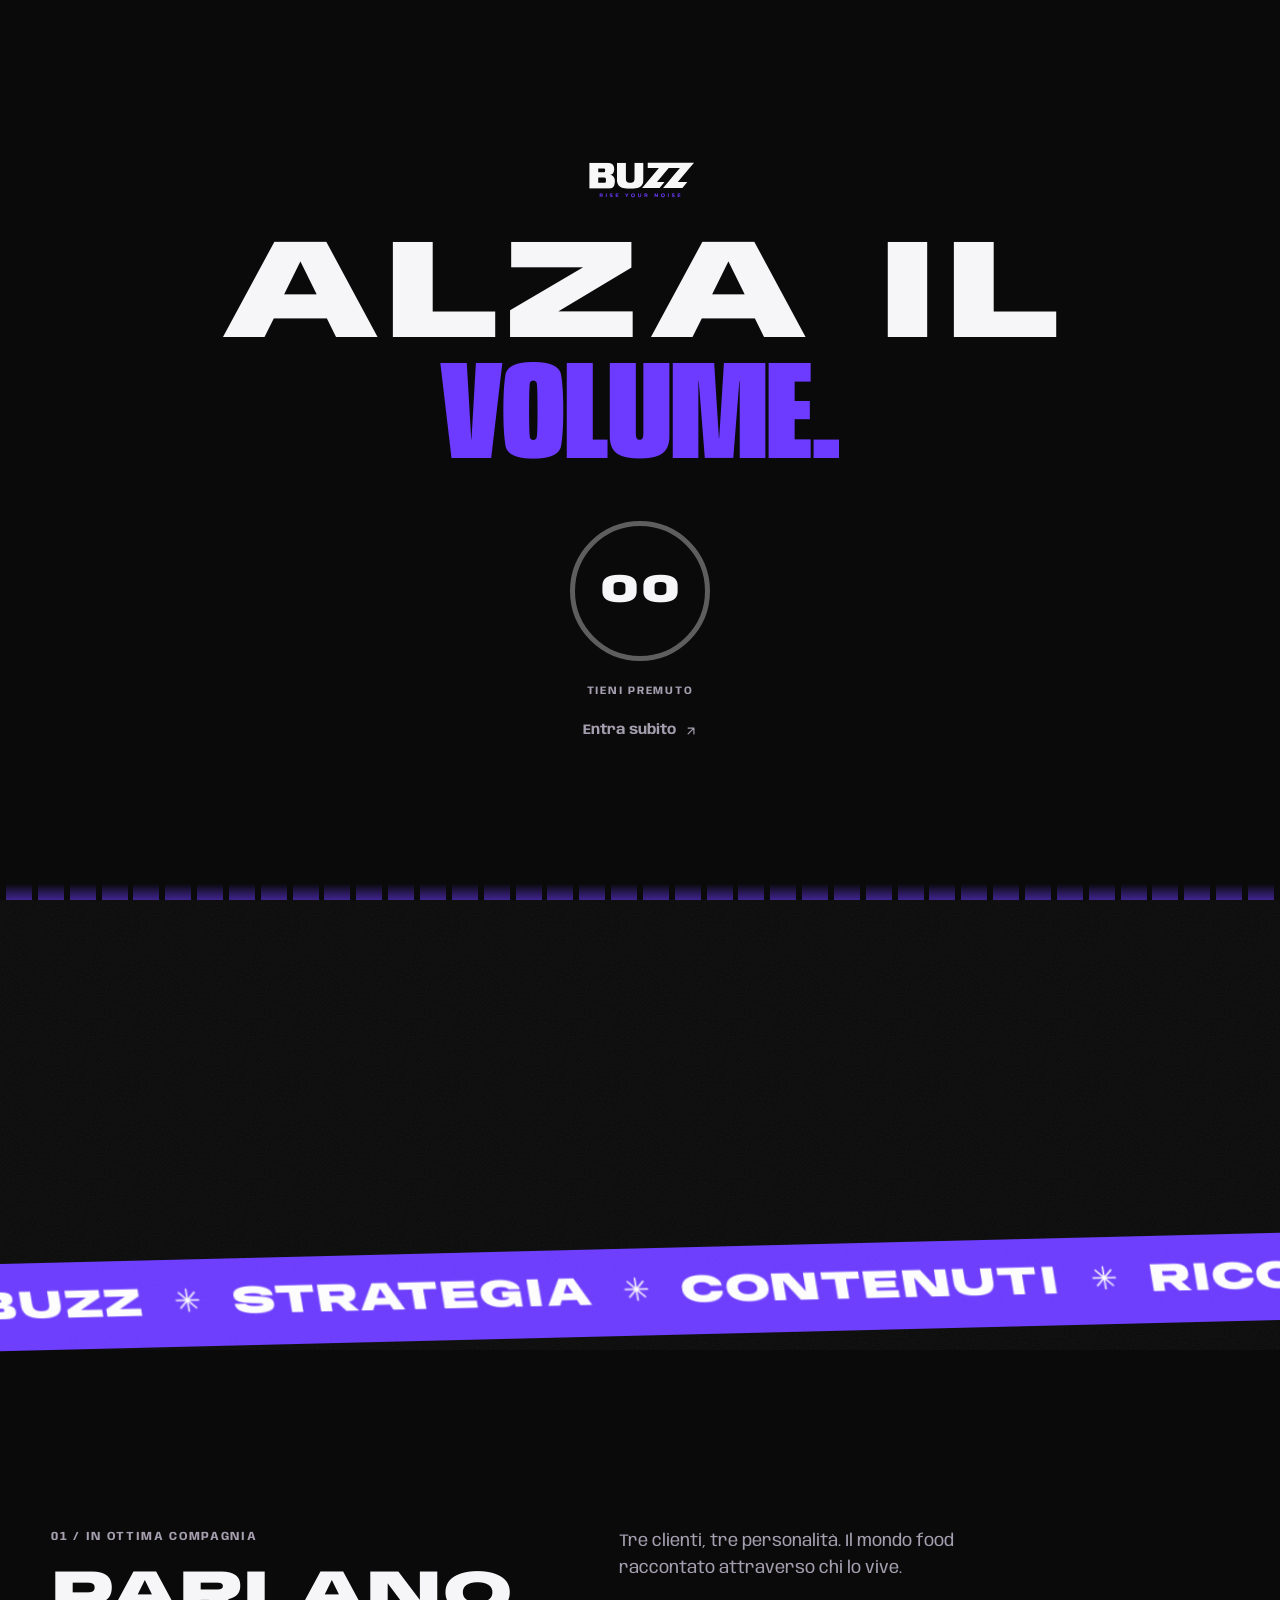
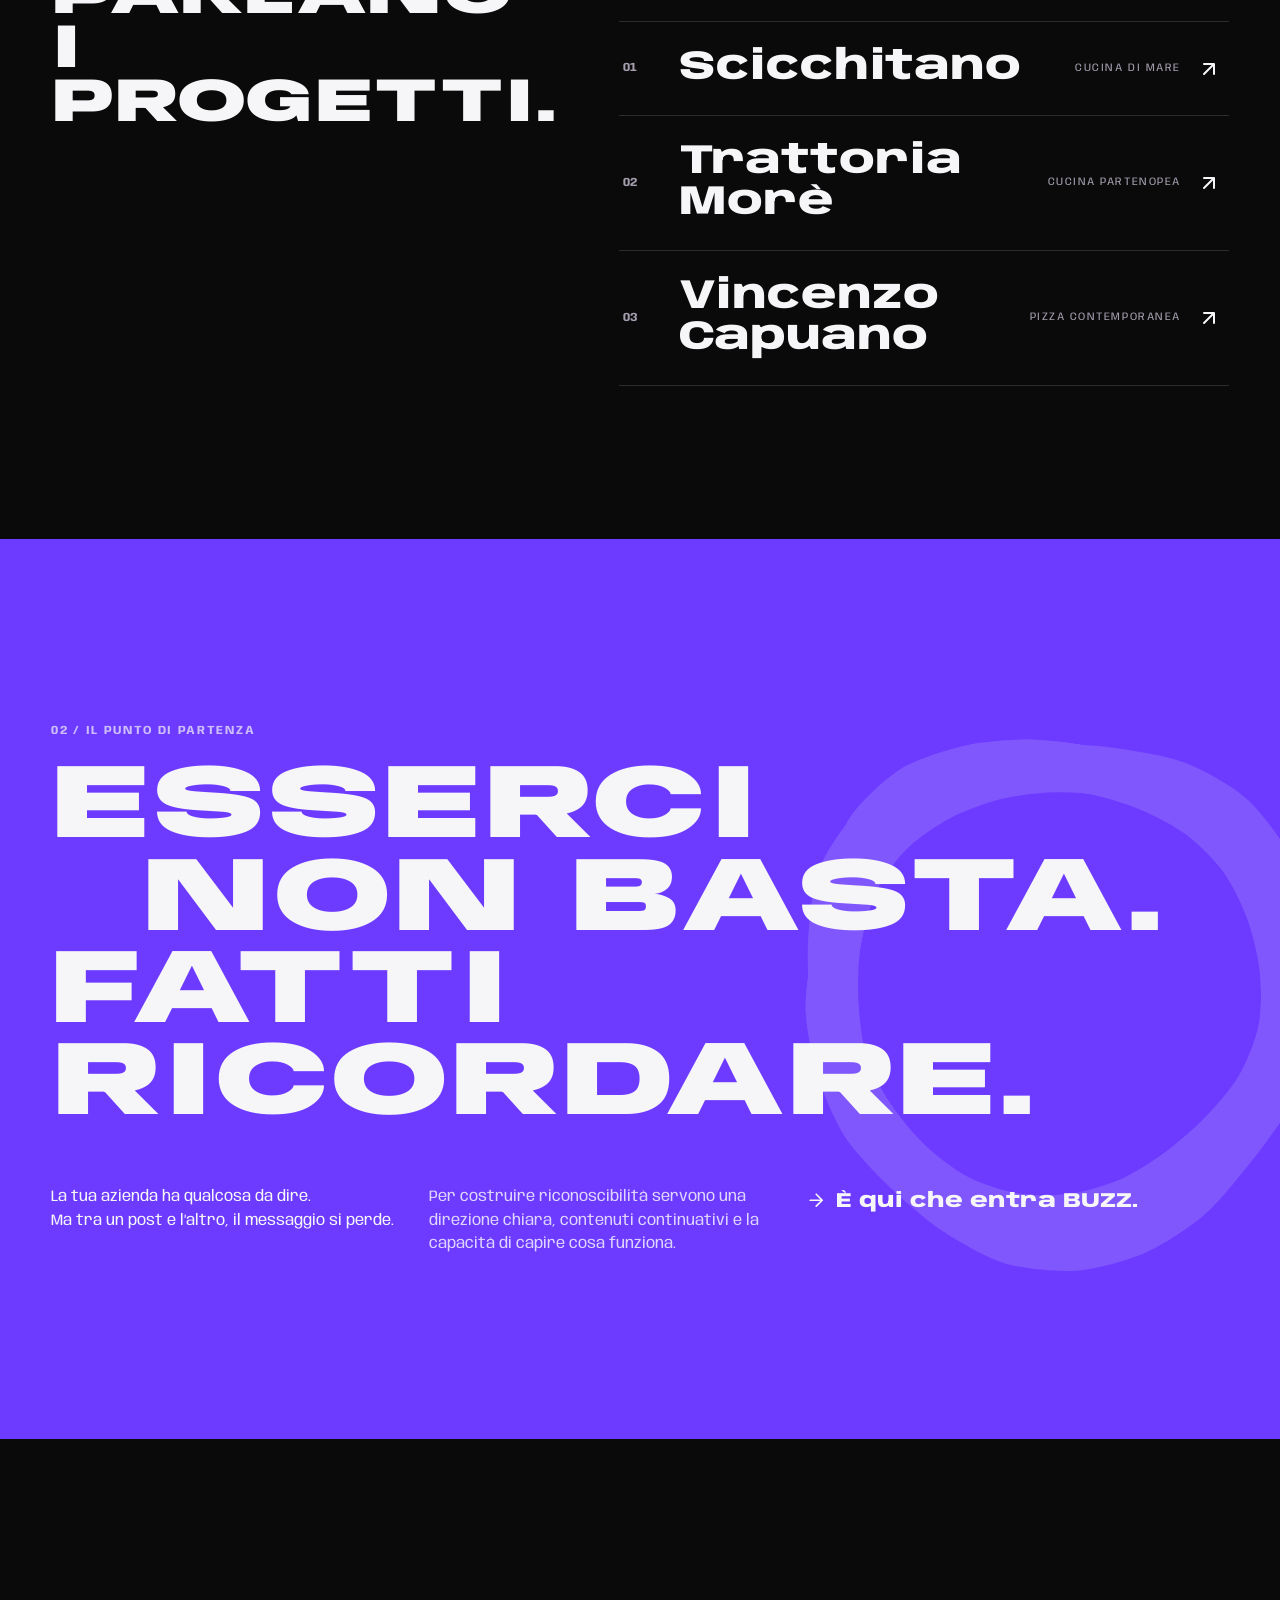
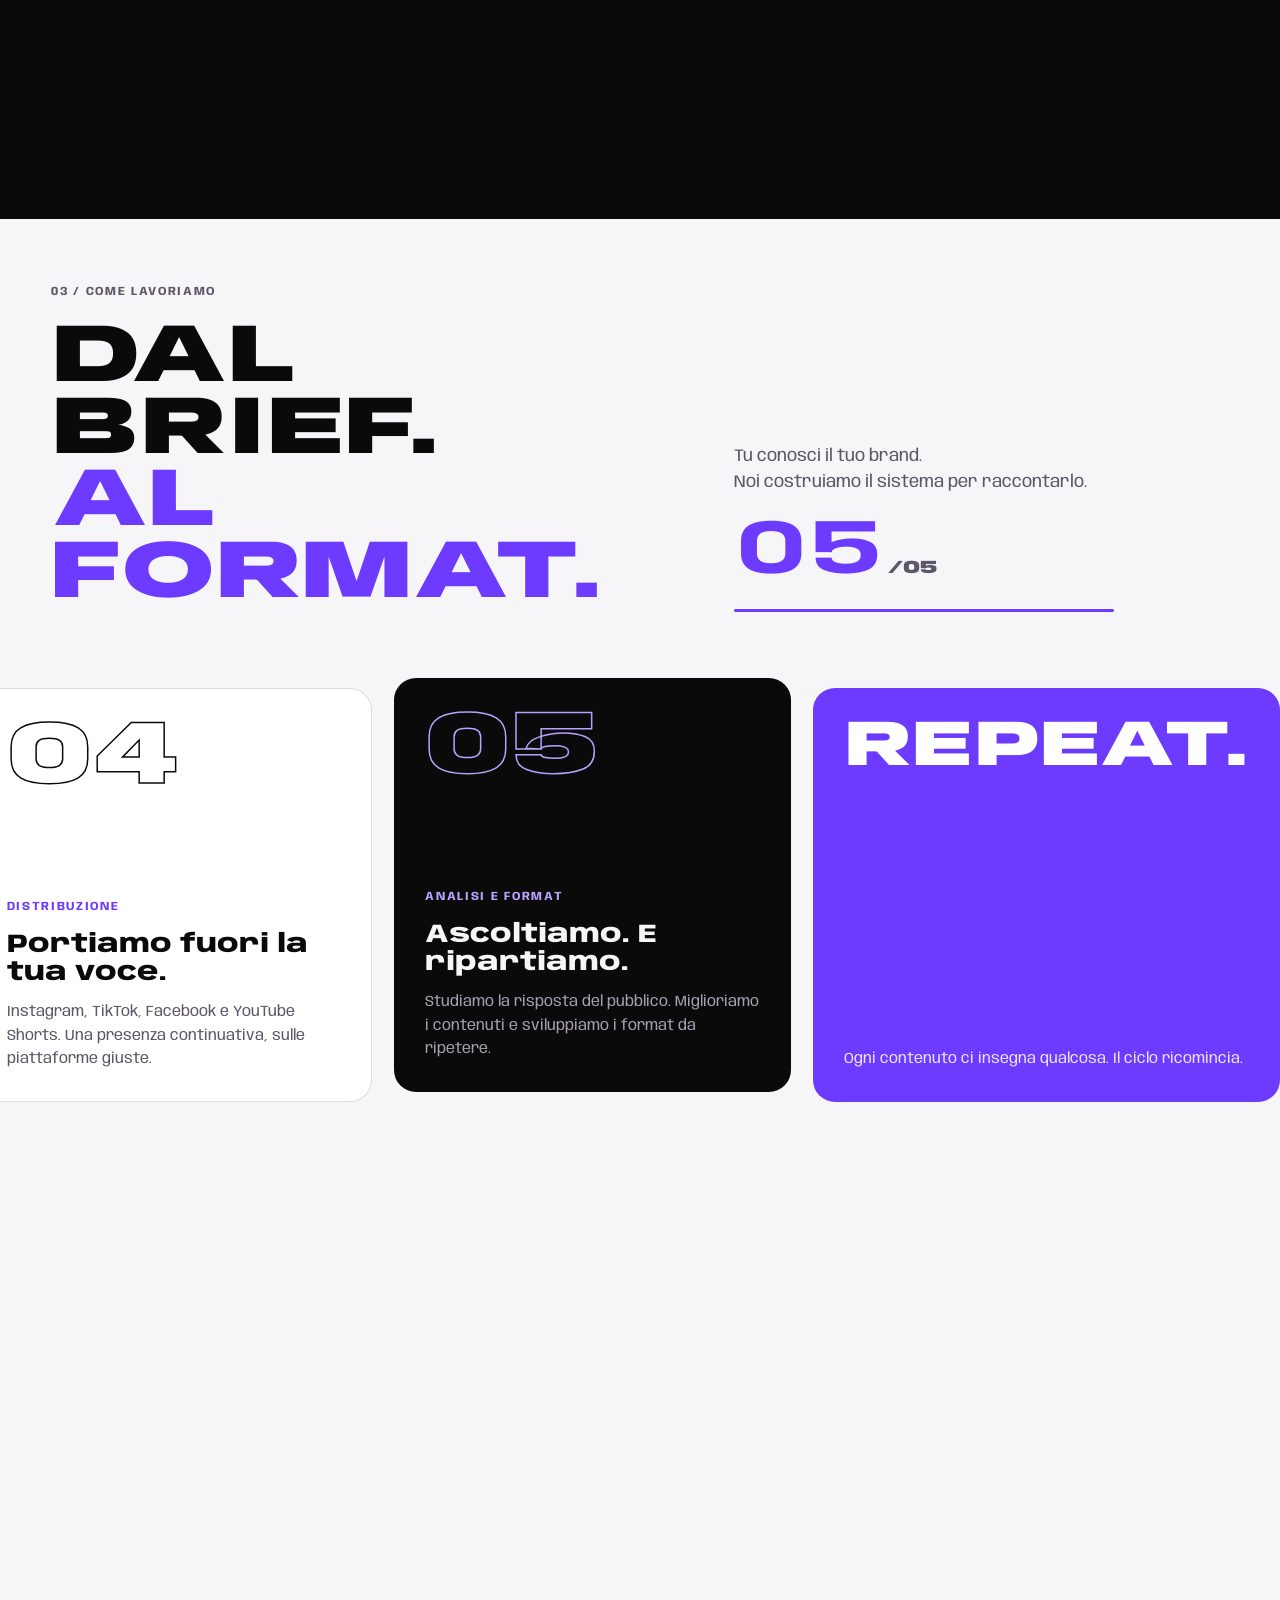
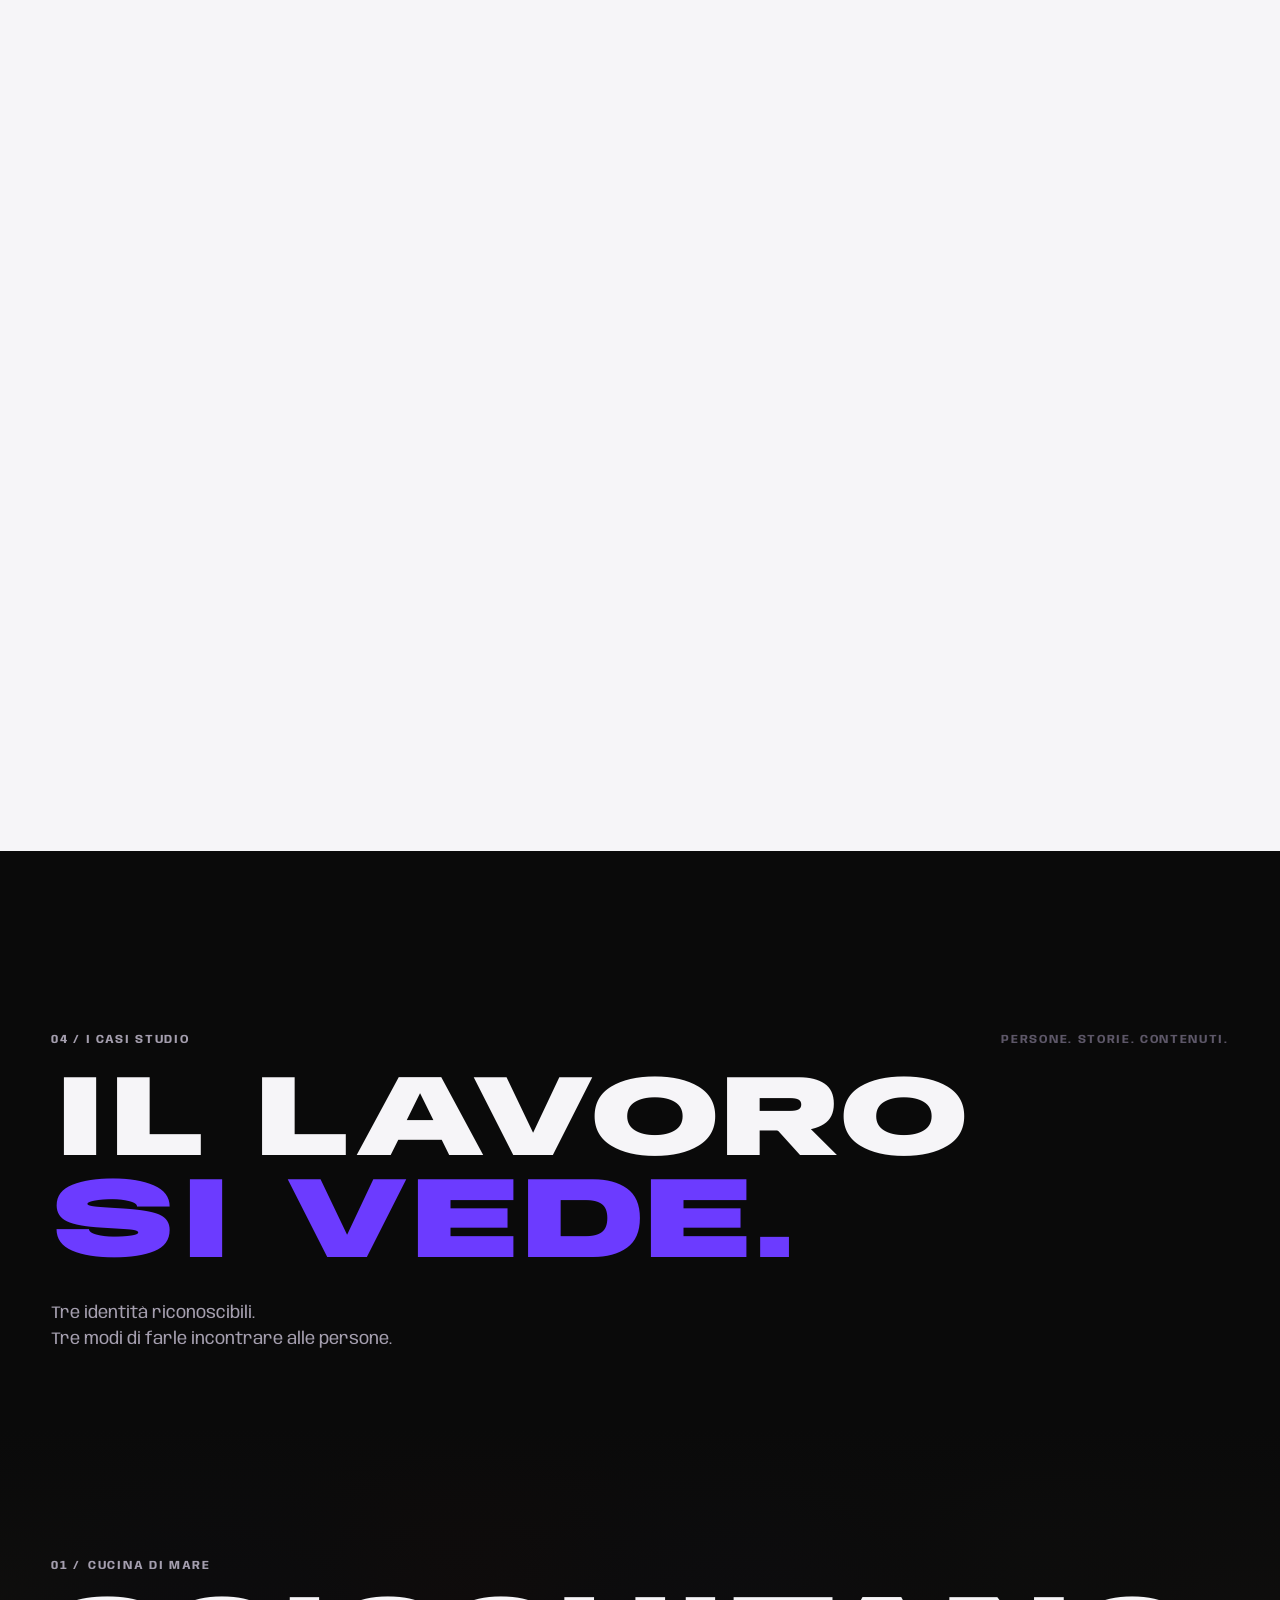
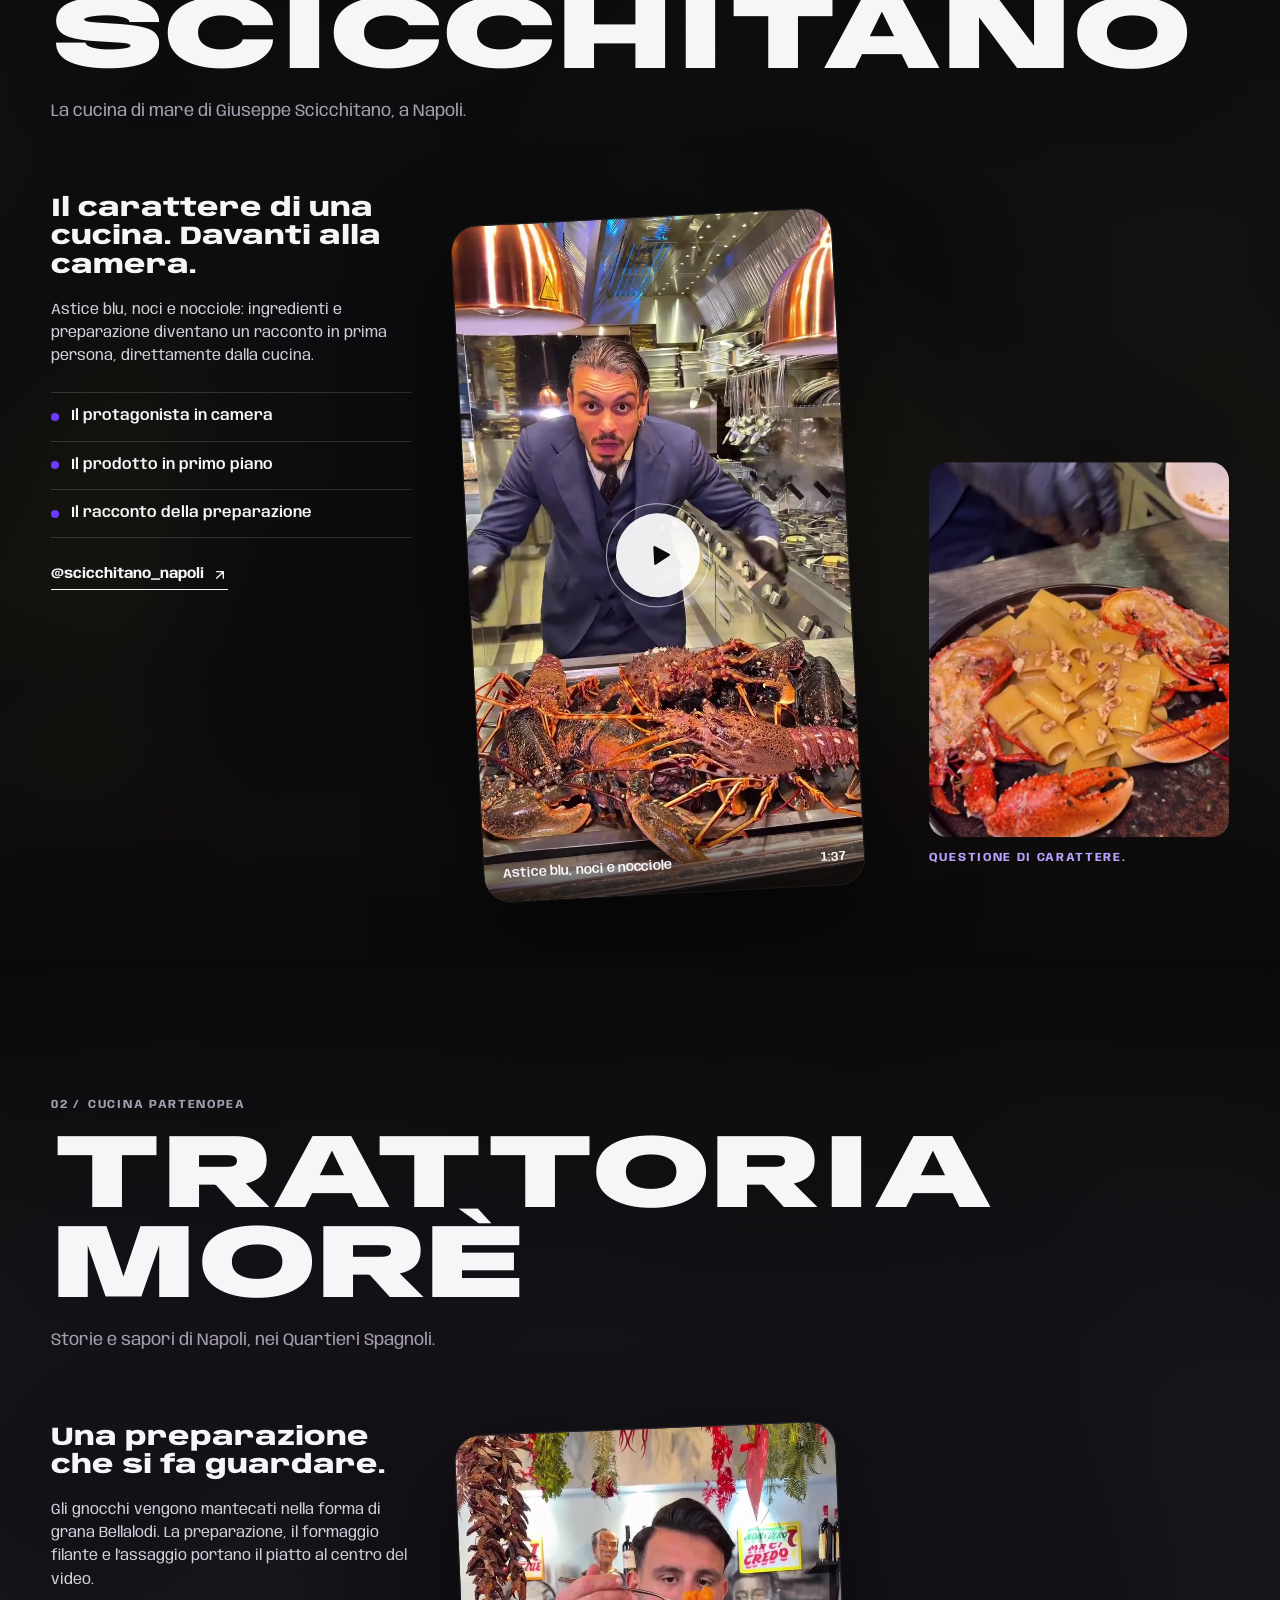
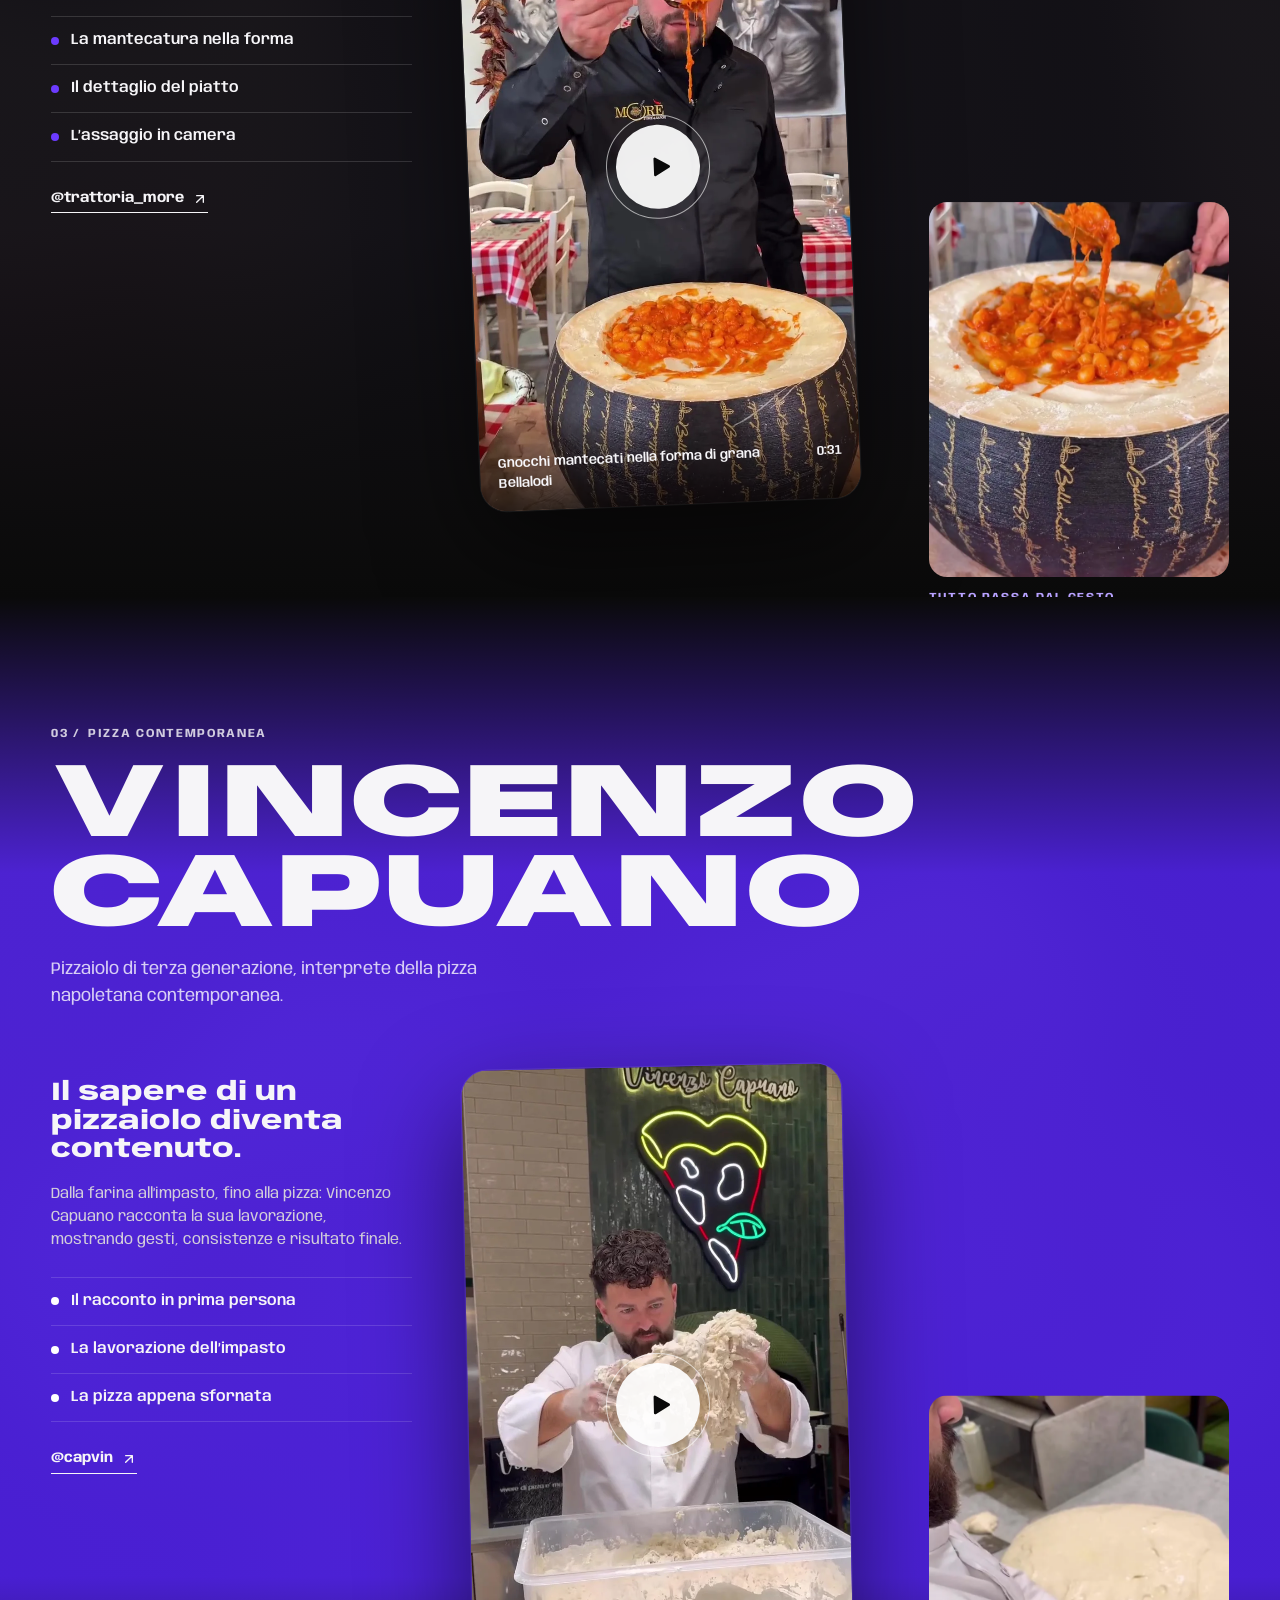
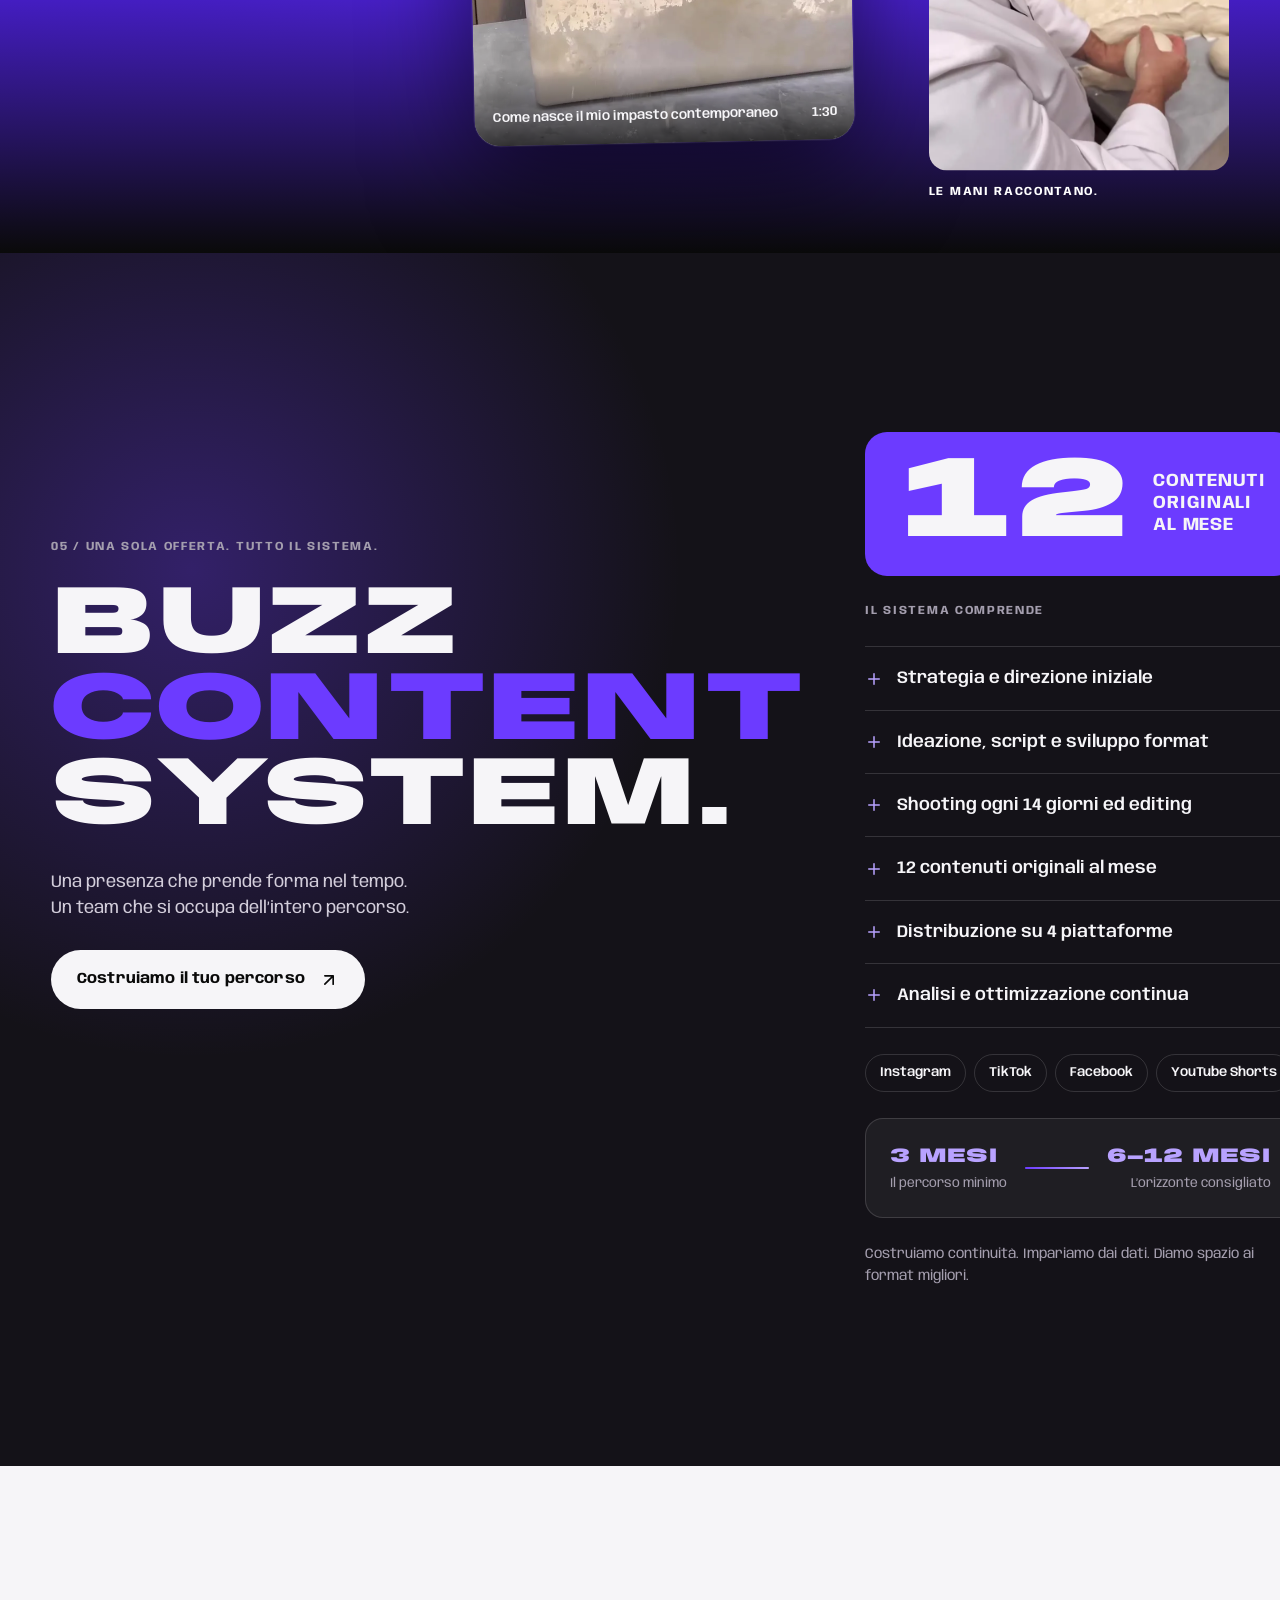
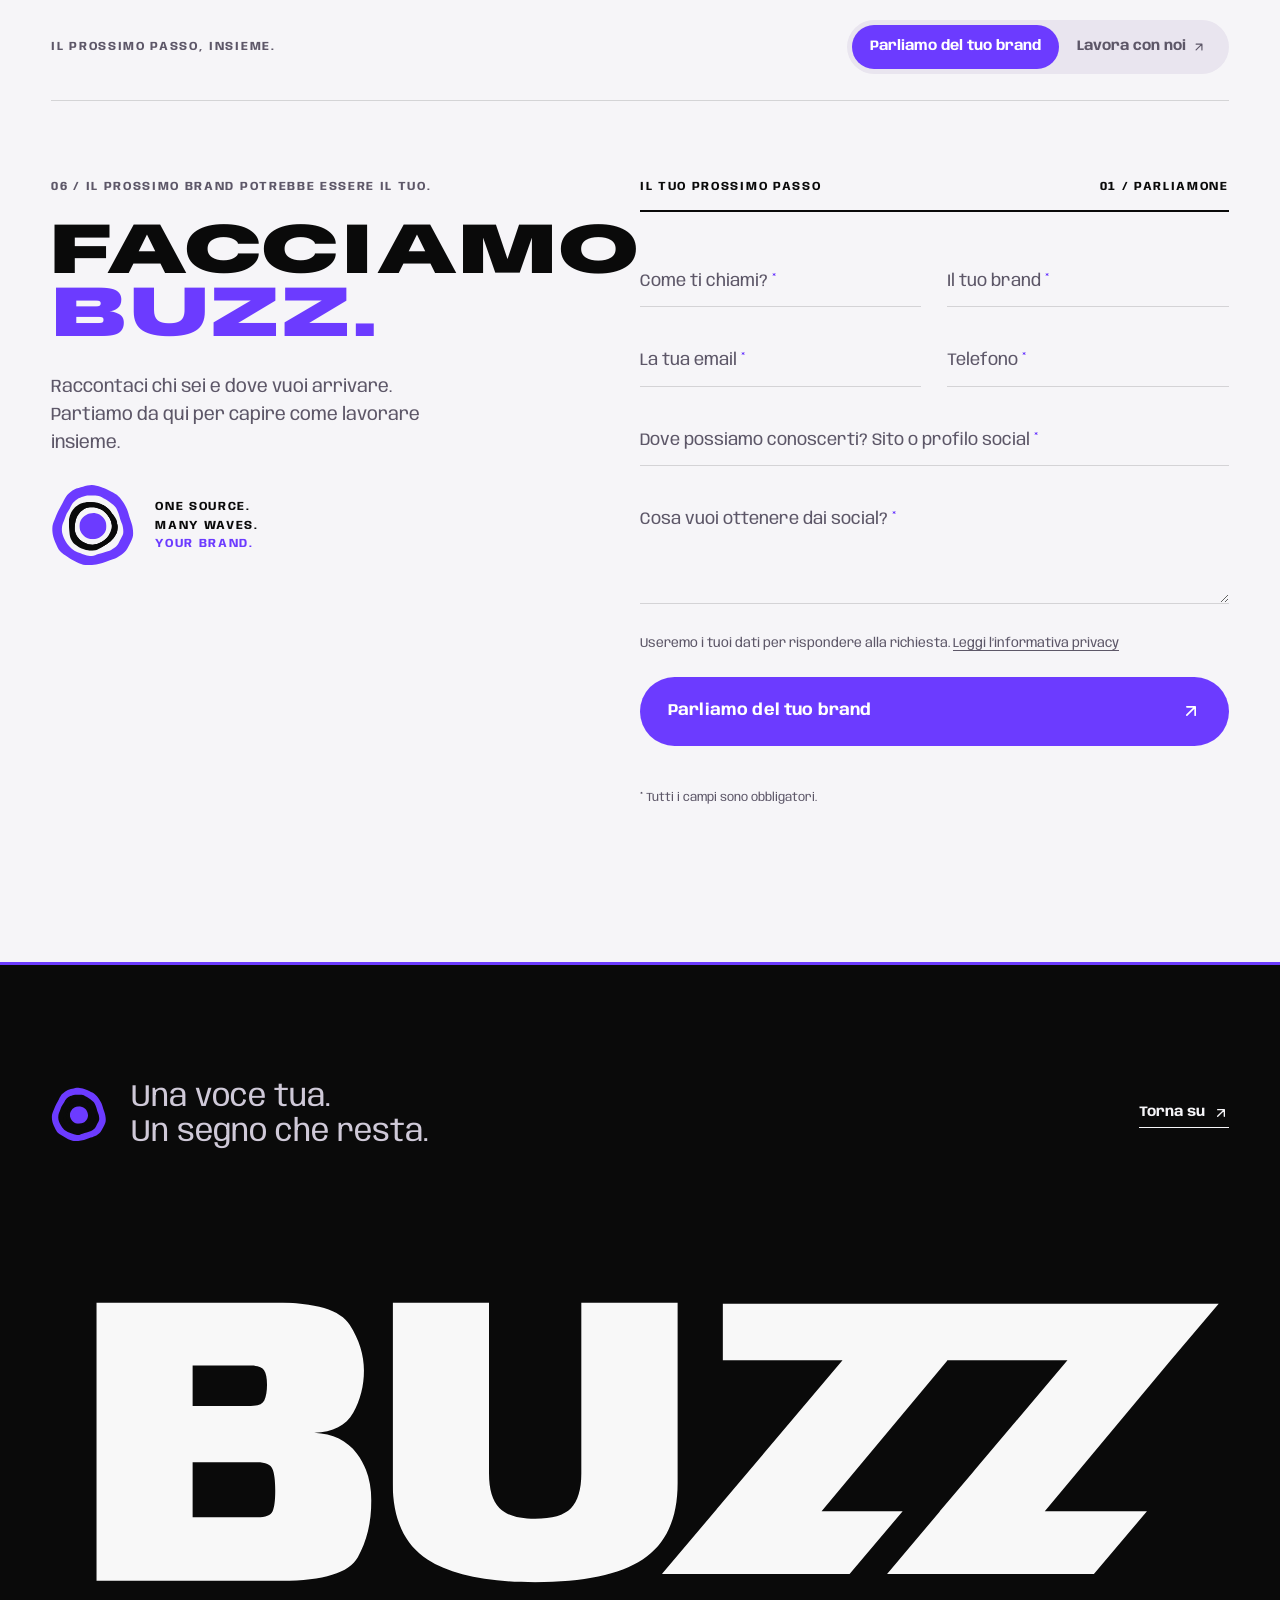
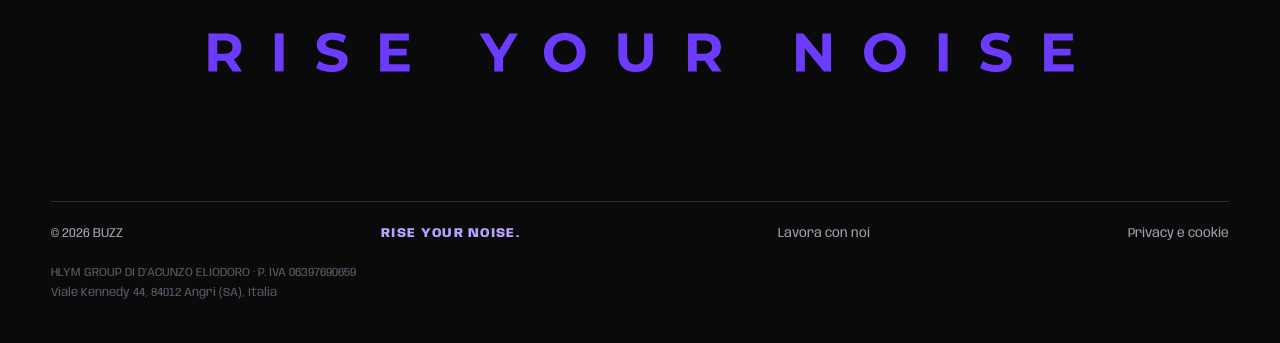
==== commit 68eb89df: "Cursore: visibile anche nella schermata d'ingresso e nel lettore video Il cursore personalizzato sta" ====
--- a/index.html
+++ b/index.html
@@ -22,8 +22,8 @@
   <link rel="apple-touch-icon" href="/favicon.png">
   <link rel="canonical" href="https://www.buzzstudio.it/">
   <link rel="preload" href="/fonts/Anybody-Variable.woff2" as="font" type="font/woff2" crossorigin>
-  <link rel="stylesheet" href="/assets/css/sito.css?v=2026-10-12">
-  <script src="/assets/js/sito.js?v=2026-10-12" defer></script>
+  <link rel="stylesheet" href="/assets/css/sito.css?v=2026-10-12b">
+  <script src="/assets/js/sito.js?v=2026-10-12b" defer></script>
   <script src="/assets/js/contatti.js?v=2026-10-12" defer></script>
   <script src="/assets/js/candidature.js?v=2026-10-12" defer></script>
 </head>
--- a/assets/css/sito.css
+++ b/assets/css/sito.css
@@ -118,7 +118,7 @@
 }
 
 .cursor { display: none; }
-.has-cursor .cursor { display: block; position: fixed; inset: 0; pointer-events: none; z-index: 95; }
+.has-cursor .cursor { display: block; position: fixed; inset: 0; pointer-events: none; z-index: 130; } /* sopra l'ingresso (120) */
 .has-cursor, .has-cursor a, .has-cursor button { cursor: none; }
 .has-cursor input, .has-cursor textarea, .has-cursor select { cursor: auto; }
 .cursor-dot, .cursor-ring { position: absolute; left: 0; top: 0; border-radius: 50%; will-change: transform; }
@@ -135,6 +135,10 @@
 .cursor.is-label .cursor-dot { opacity: 0; }
 .cursor.is-hidden { opacity: 0; }
 .cursor { transition: opacity .3s; }
+/* Il lettore video sta sopra a tutto: lì si usa il puntatore normale */
+.has-cursor .story, .has-cursor .story * { cursor: auto; }
+.has-cursor .story a, .has-cursor .story button { cursor: pointer; }
+.has-cursor.story-open .cursor { display: none; }
 
 /* ---------- Testata ---------- */
 .site-header {
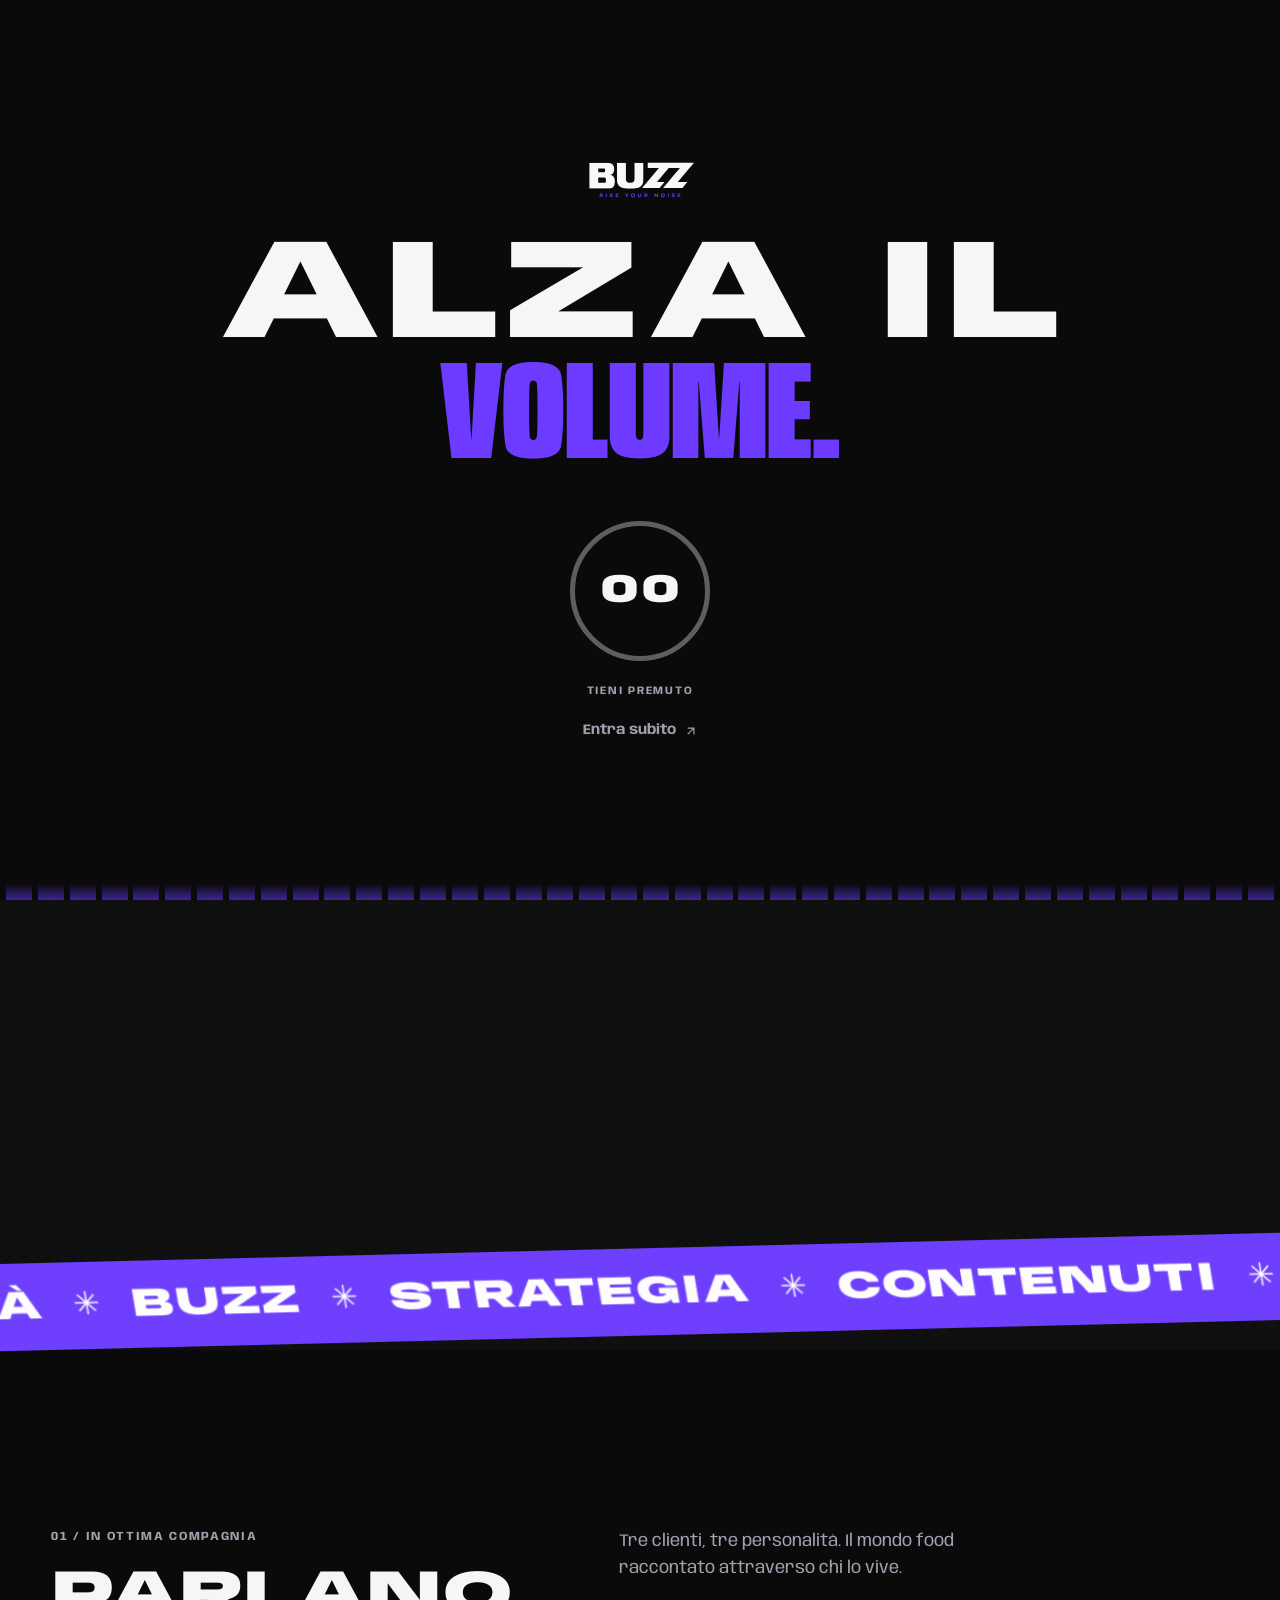
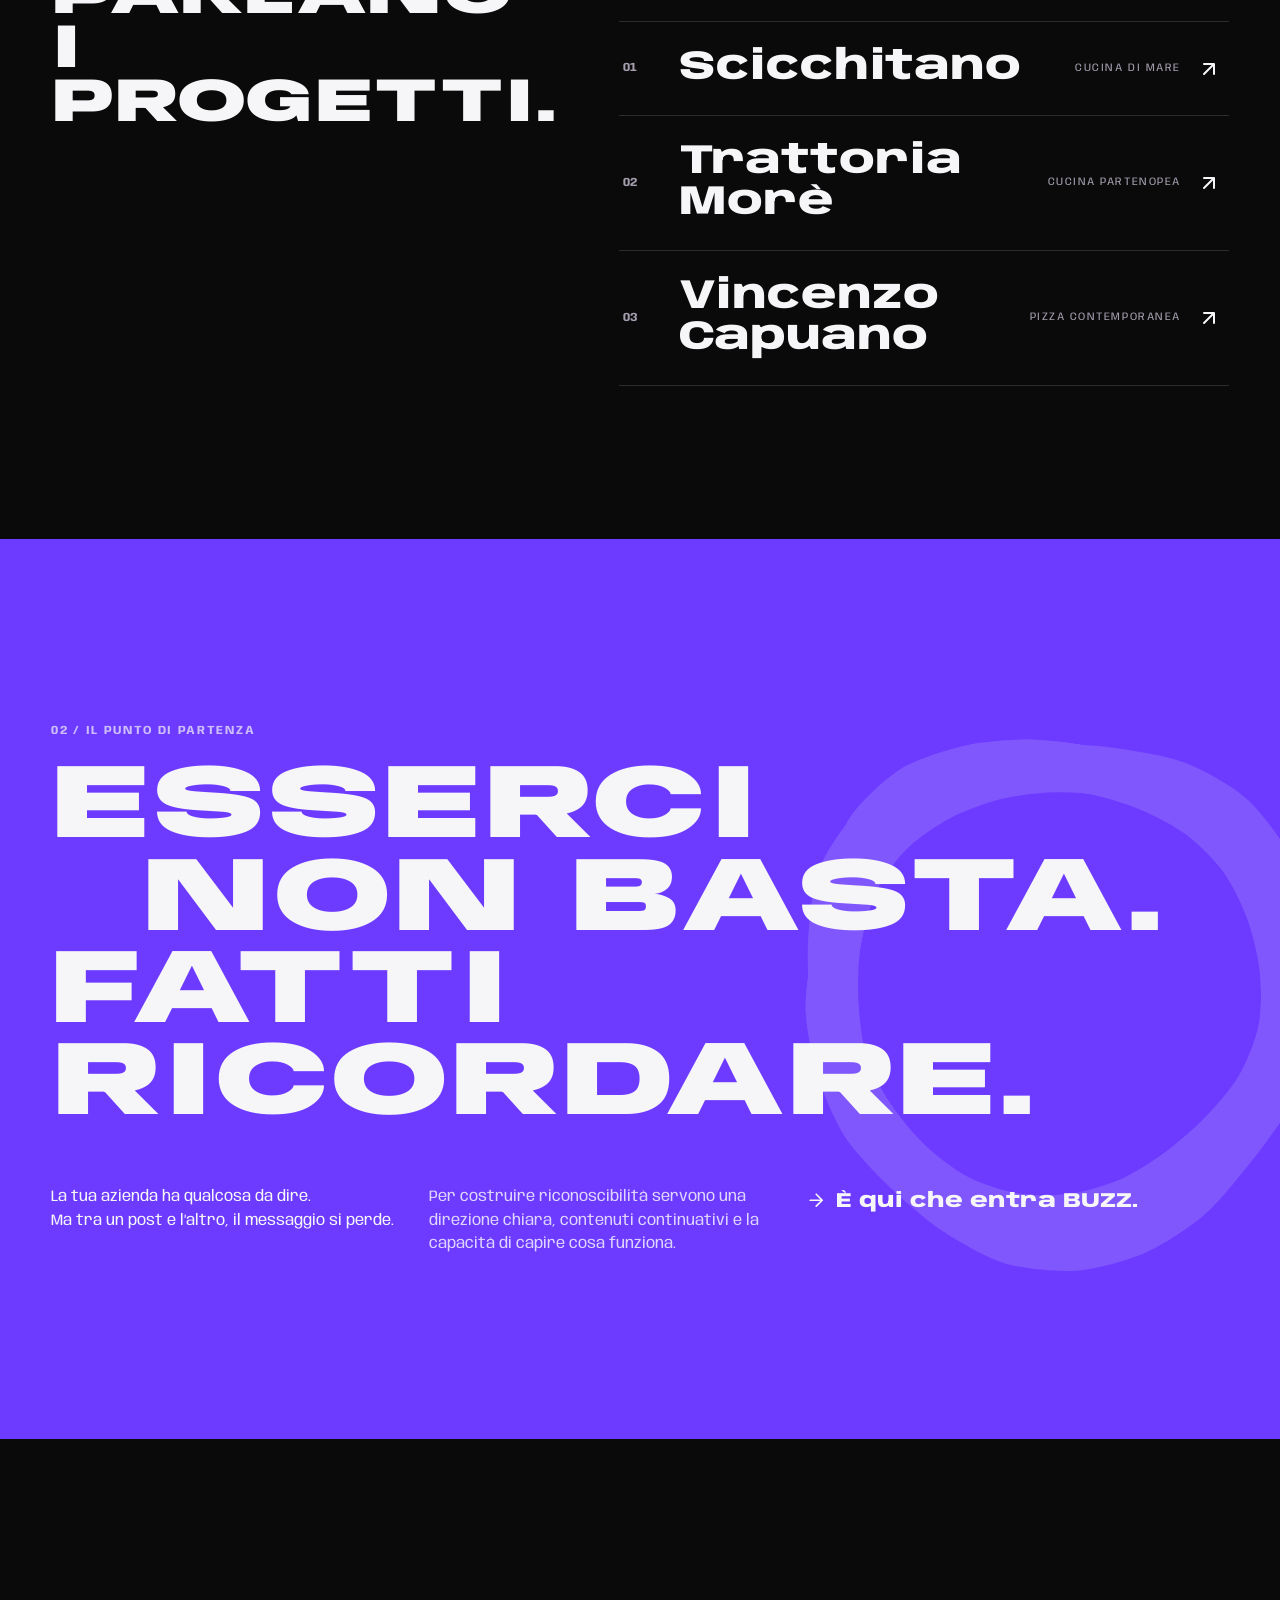
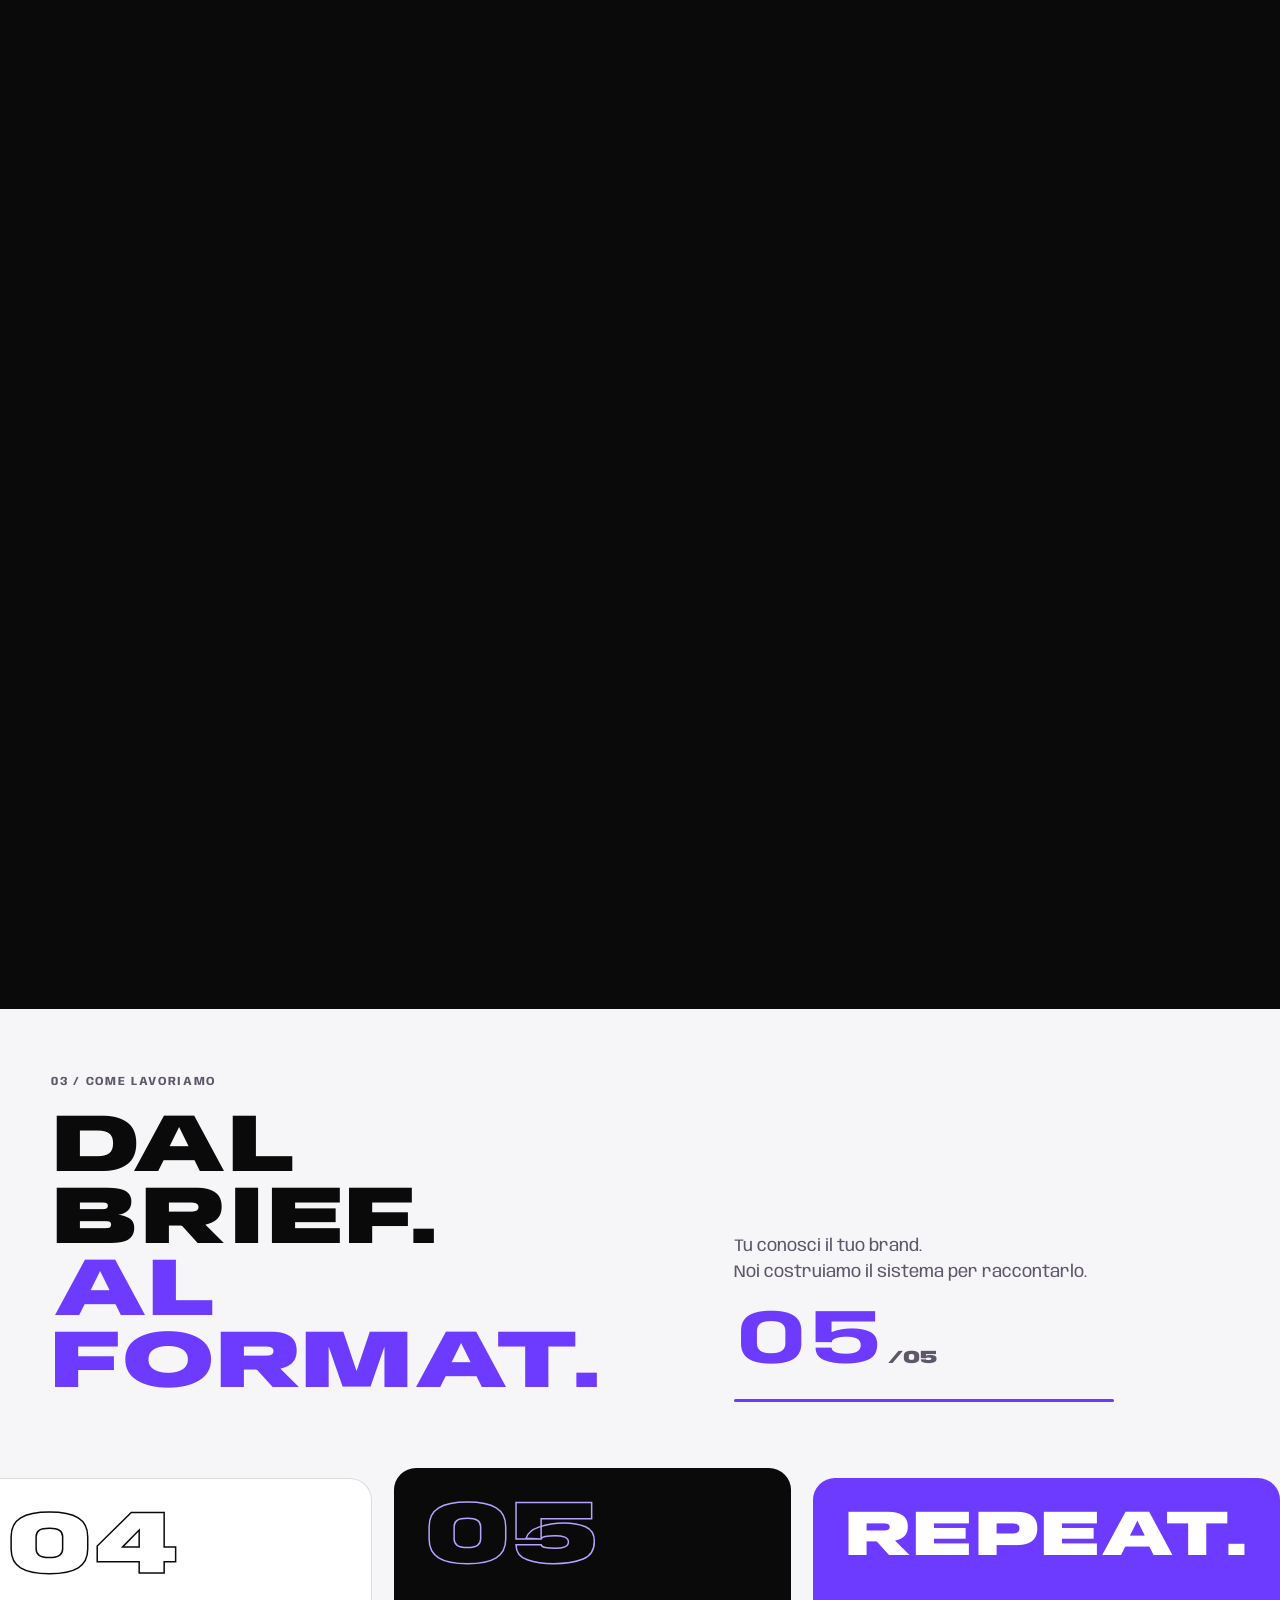
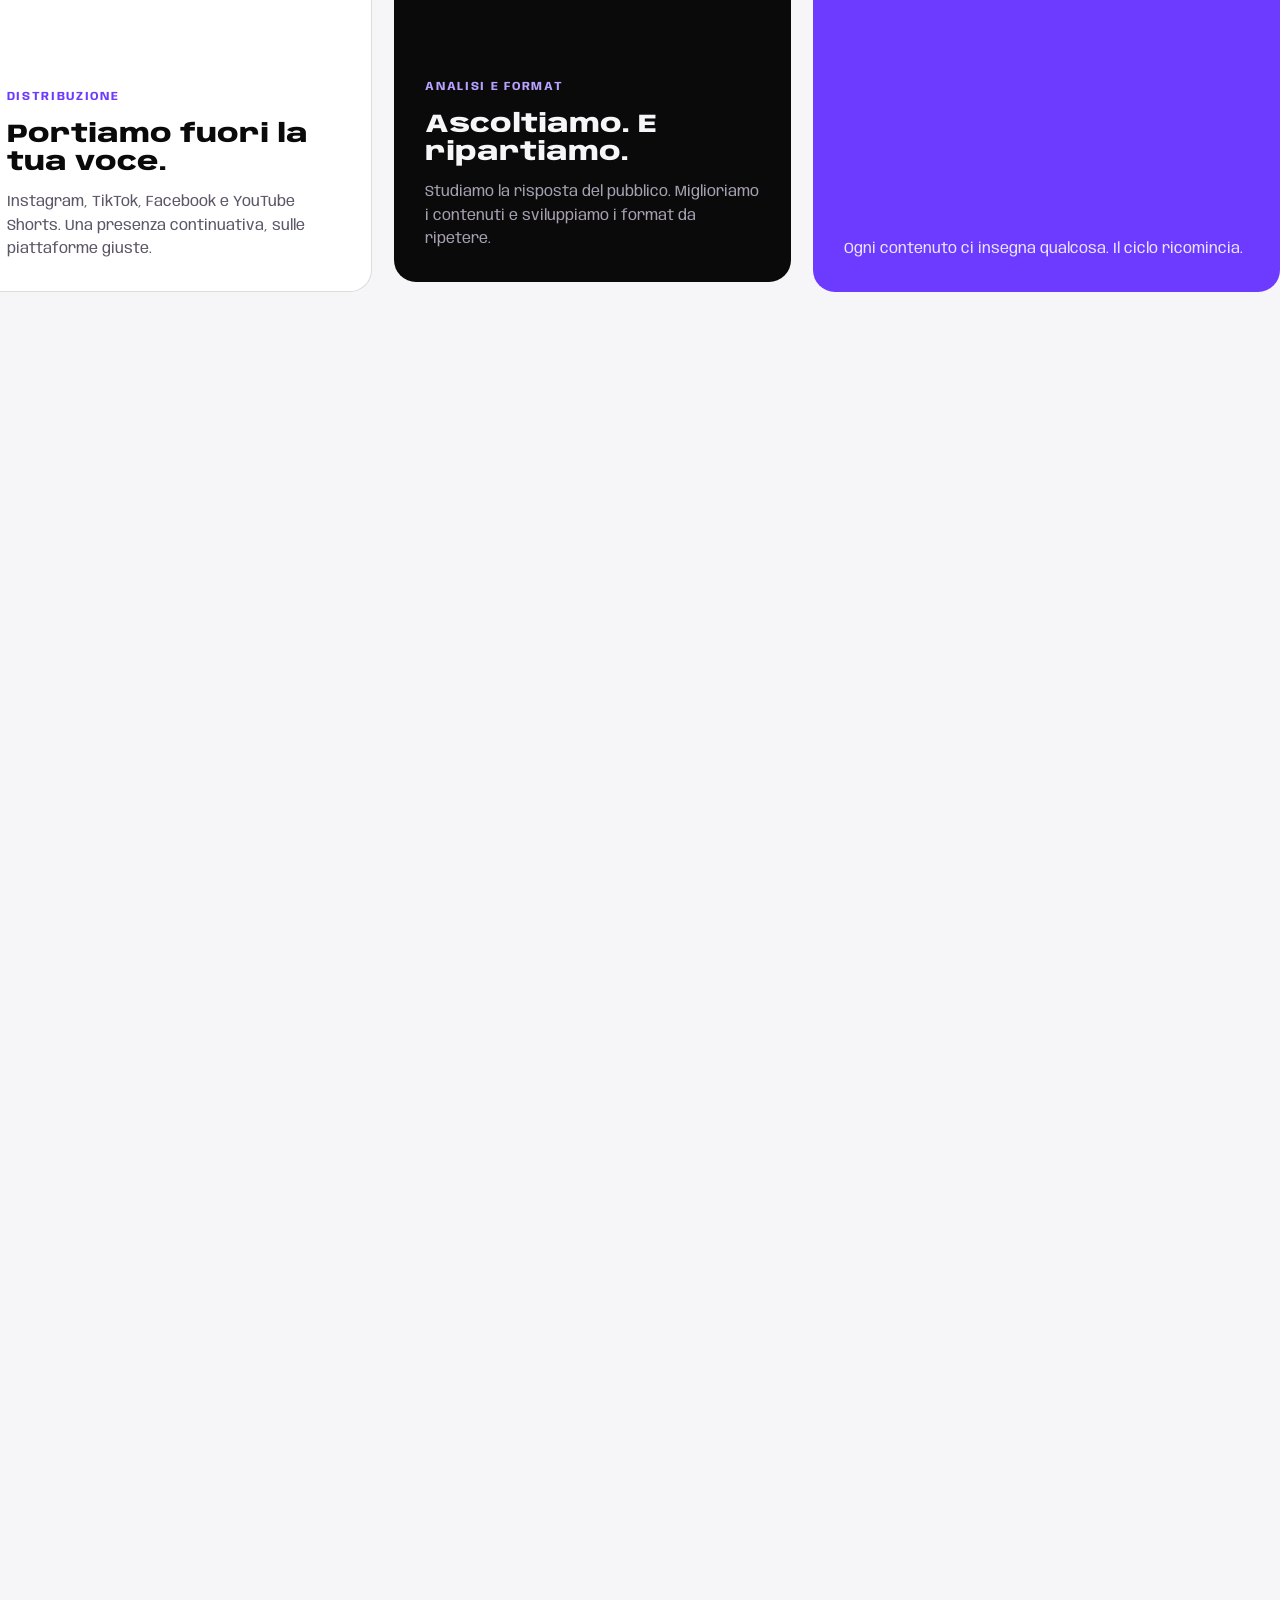
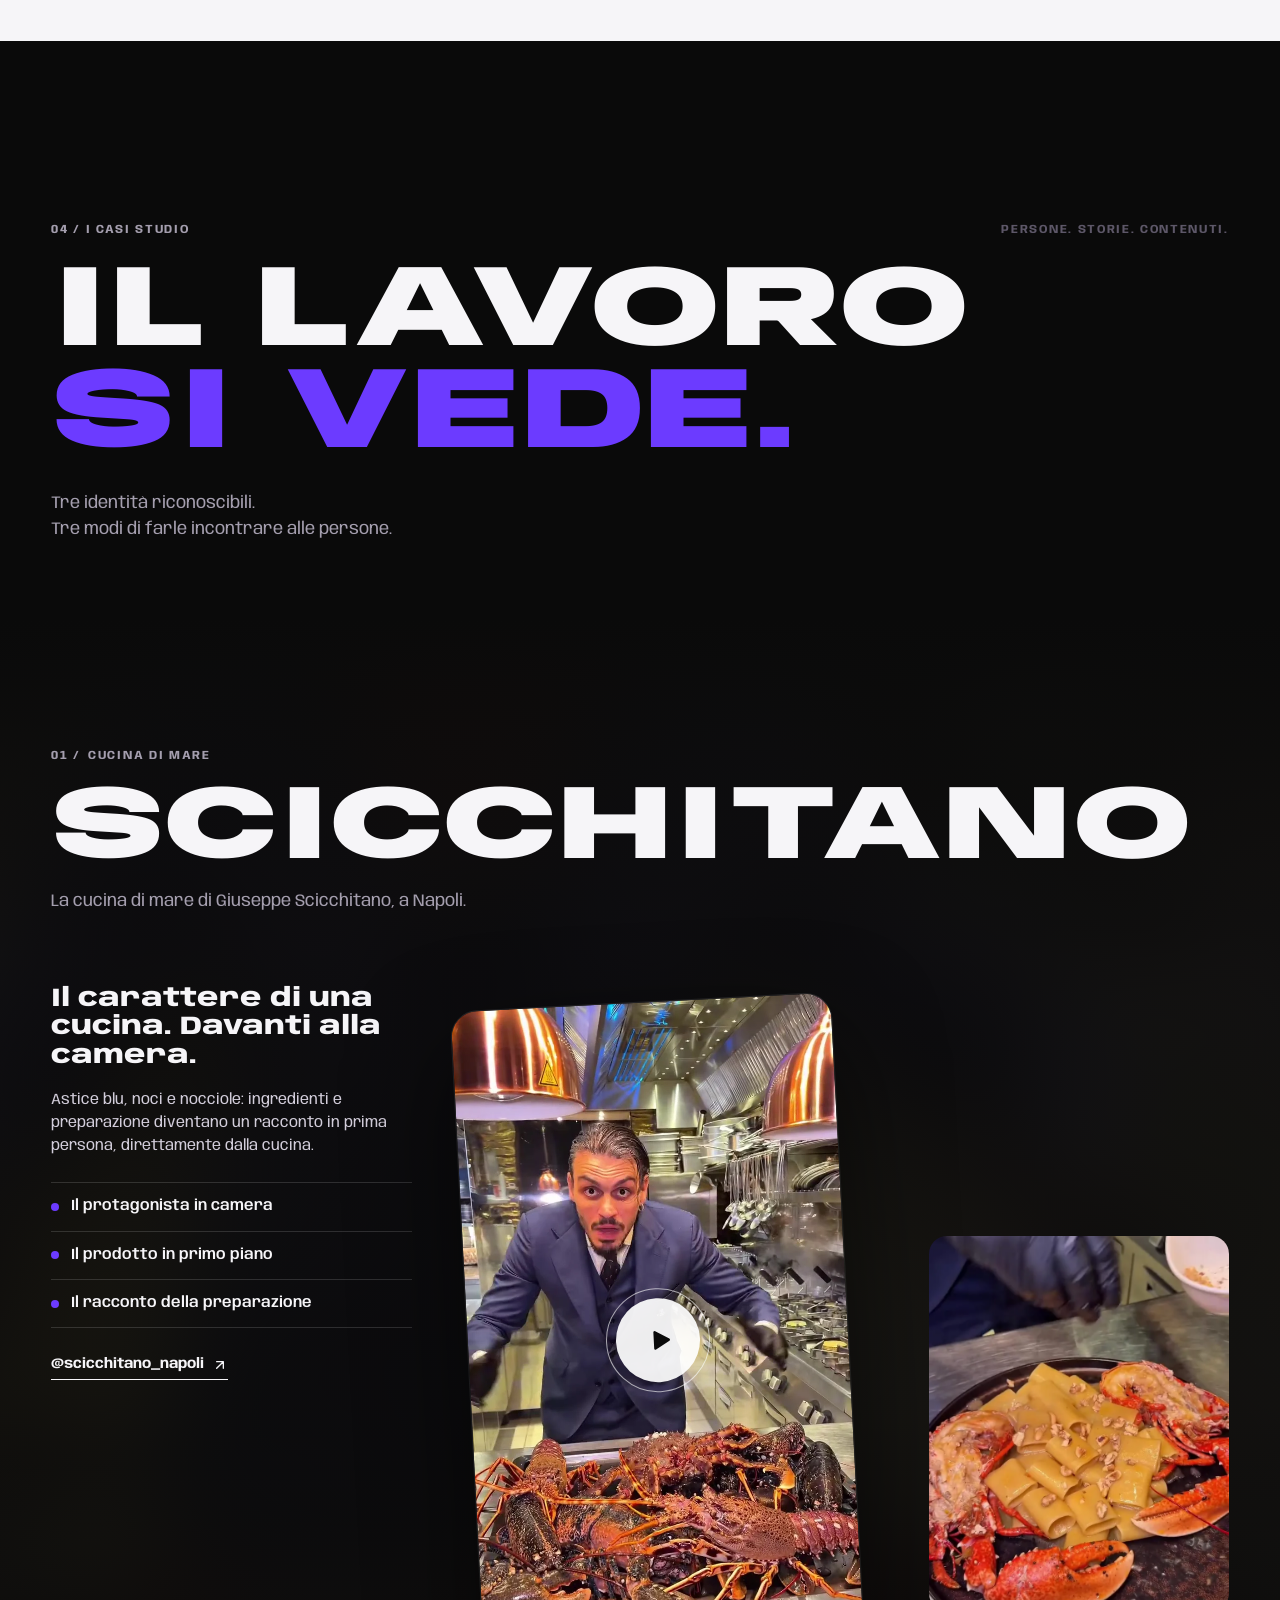
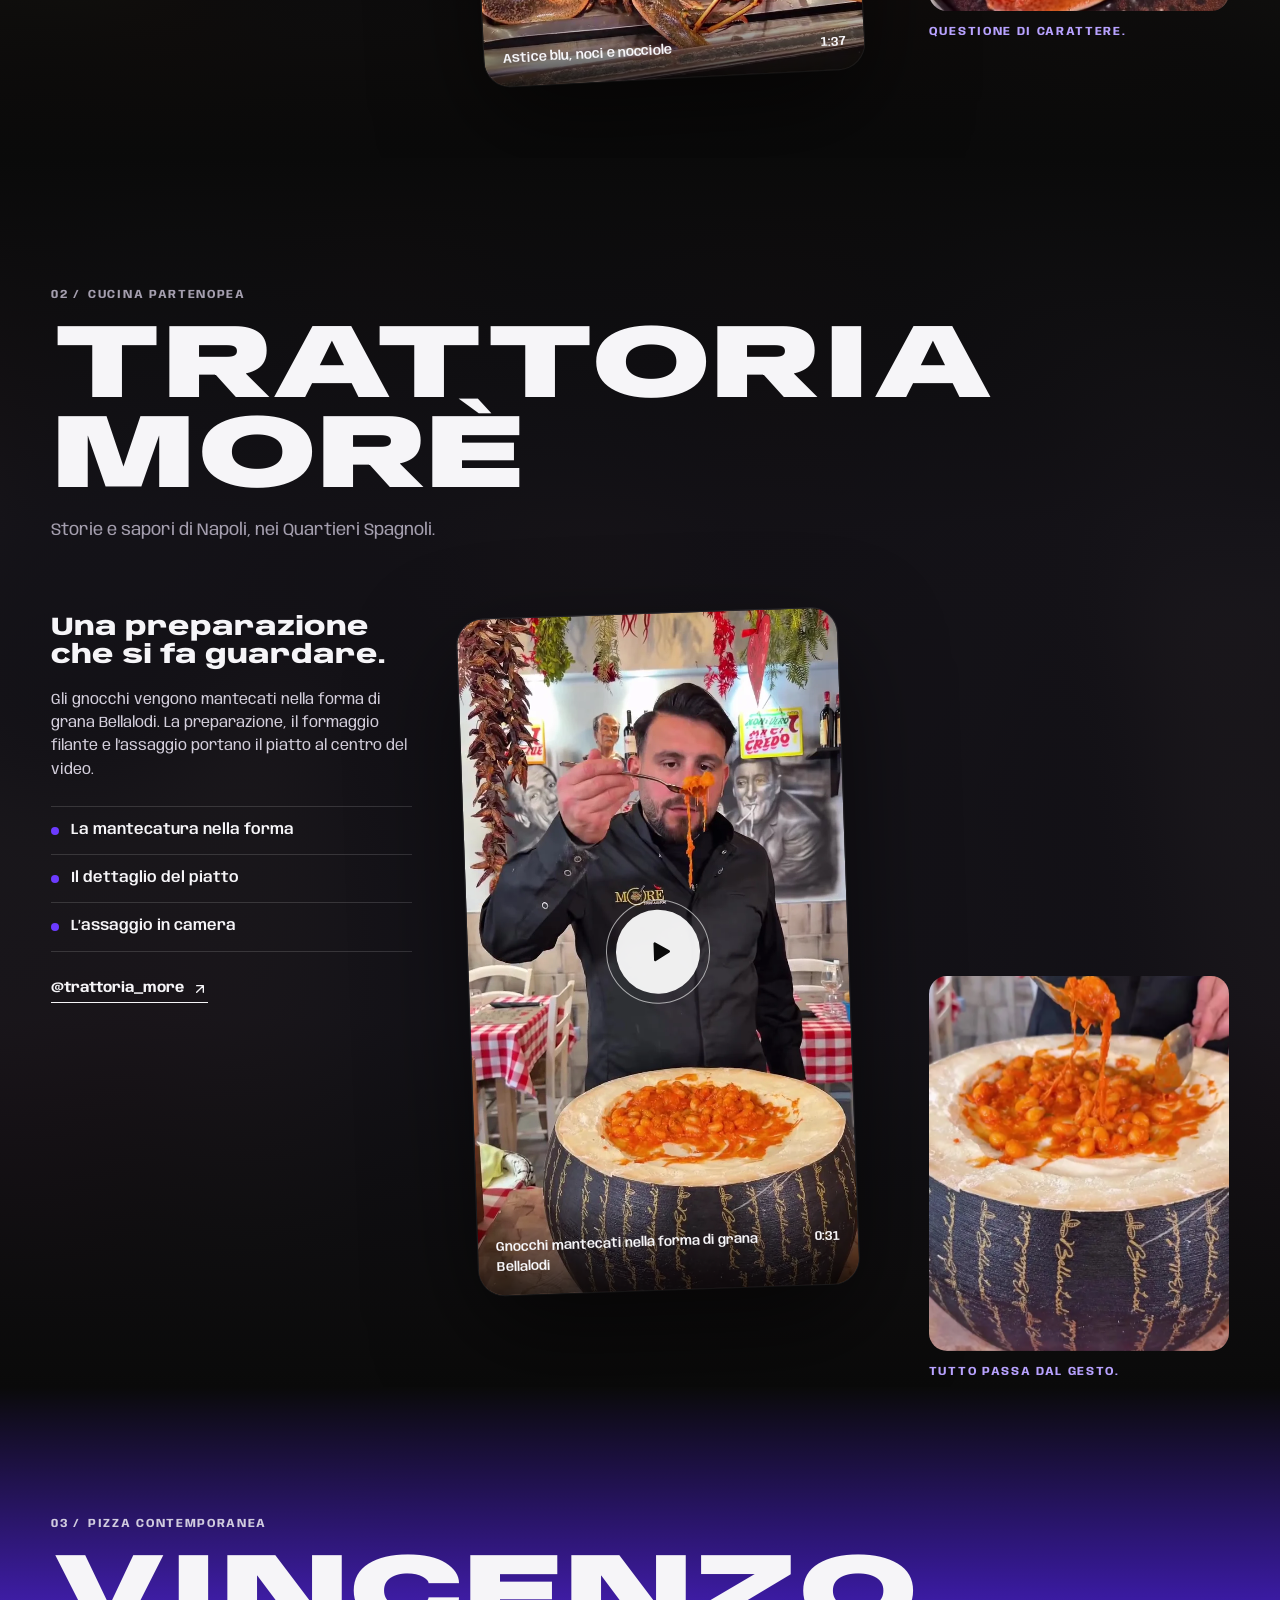
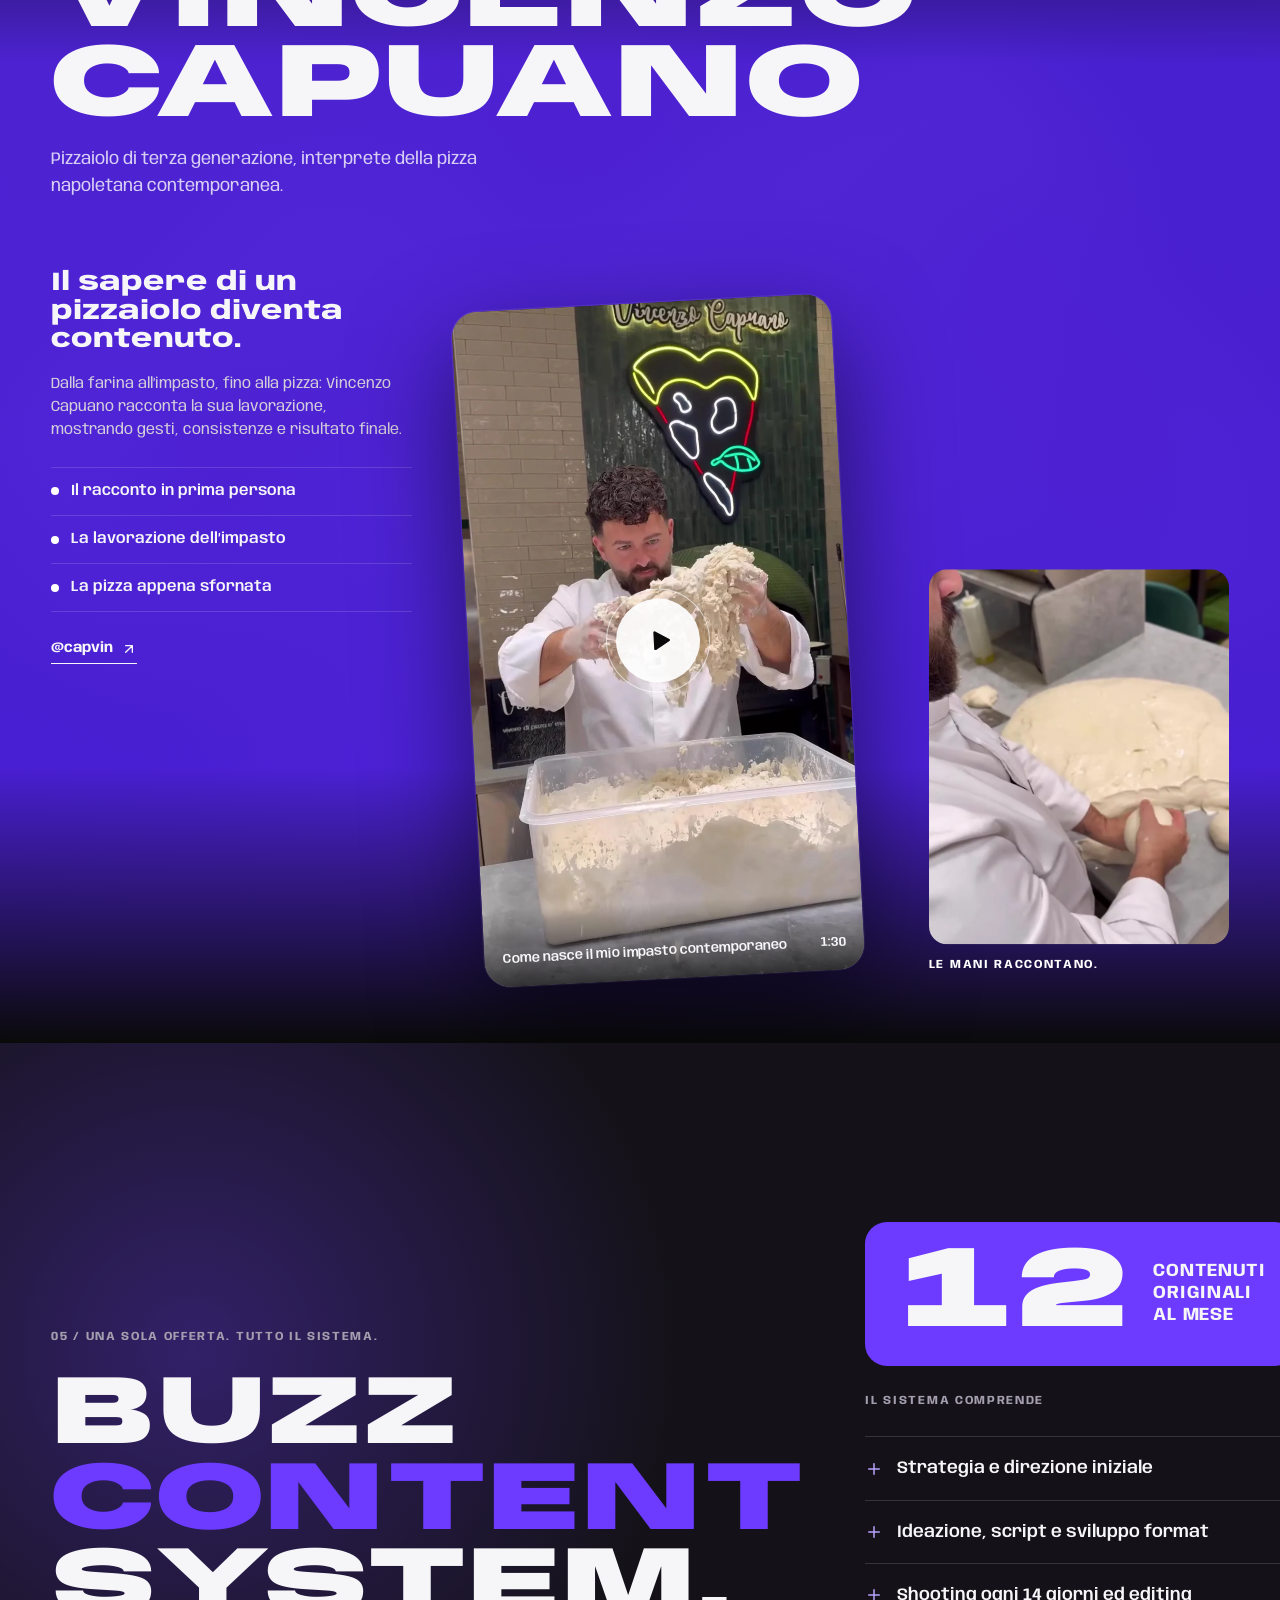
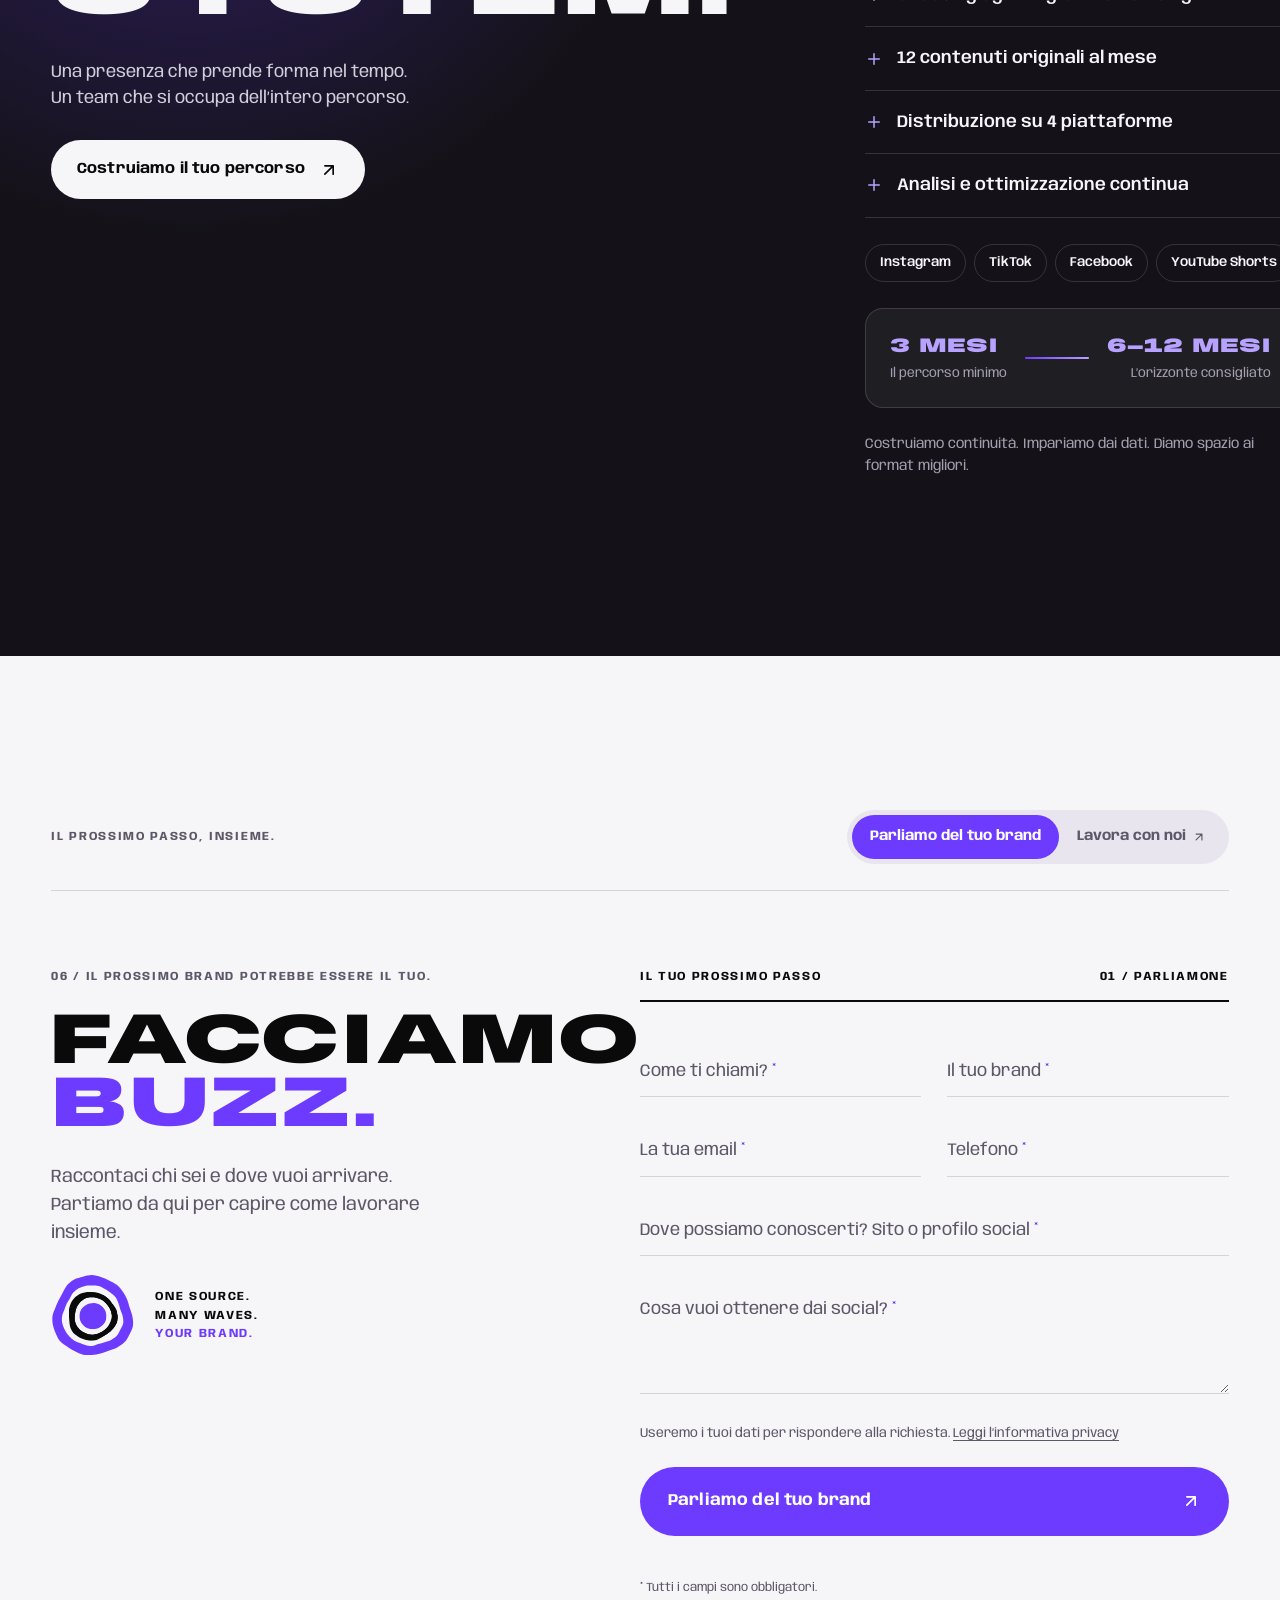
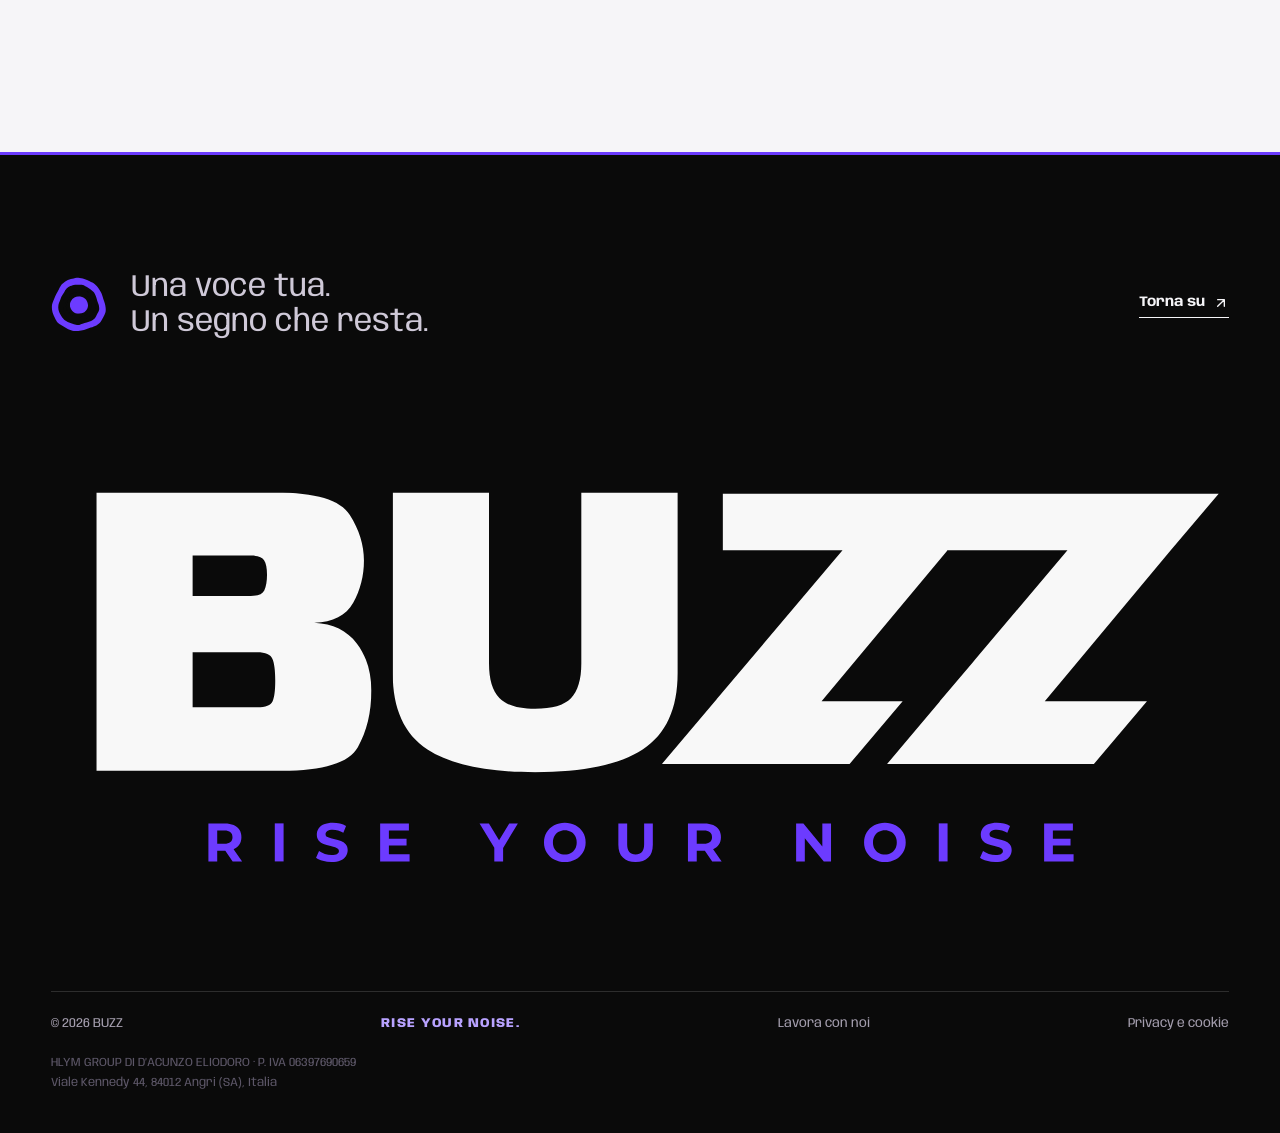
==== commit 038cd08c: "Ritocchi grafici: testata chiara sulle parti chiare, "Esserci non basta" più corta e pulita, un solo" ====
--- a/index.html
+++ b/index.html
@@ -22,8 +22,8 @@
   <link rel="apple-touch-icon" href="/favicon.png">
   <link rel="canonical" href="https://www.buzzstudio.it/">
   <link rel="preload" href="/fonts/Anybody-Variable.woff2" as="font" type="font/woff2" crossorigin>
-  <link rel="stylesheet" href="/assets/css/sito.css?v=2026-10-12b">
-  <script src="/assets/js/sito.js?v=2026-10-12b" defer></script>
+  <link rel="stylesheet" href="/assets/css/sito.css?v=2026-10-12c">
+  <script src="/assets/js/sito.js?v=2026-10-12c" defer></script>
   <script src="/assets/js/contatti.js?v=2026-10-12" defer></script>
   <script src="/assets/js/candidature.js?v=2026-10-12" defer></script>
 </head>
@@ -49,7 +49,8 @@
 
   <header class="site-header" id="inizio" data-header>
     <a href="#inizio" class="brand" aria-label="BUZZ, torna all’inizio">
-      <img src="/brand/wordmark-light.svg" alt="BUZZ — Rise your noise" width="130" height="52">
+      <img class="logo-on-dark" src="/brand/wordmark-light.svg" alt="BUZZ — Rise your noise" width="130" height="52">
+      <img class="logo-on-light" src="/brand/wordmark-dark.svg" alt="" width="130" height="52" aria-hidden="true">
     </a>
     <nav aria-label="Navigazione principale">
       <a href="#metodo">Il metodo</a>
@@ -120,9 +121,9 @@
       <div class="proof-body">
         <p data-reveal>Tre clienti, tre personalità. Il mondo food raccontato attraverso chi lo vive.</p>
         <ol class="client-list" aria-label="Una selezione dei nostri progetti">
-          <li data-reveal><a href="#progetto-01" data-preview="/media/cases/scicchitano.webp"><span class="num">01</span><span class="name">Scicchitano</span><span class="tag">Cucina di mare</span><svg class="ico"><use href="#i-up-right"/></svg></a></li>
-          <li data-reveal><a href="#progetto-02" data-preview="/media/cases/trattoria-more.webp"><span class="num">02</span><span class="name">Trattoria Morè</span><span class="tag">Cucina partenopea</span><svg class="ico"><use href="#i-up-right"/></svg></a></li>
-          <li data-reveal><a href="#progetto-03" data-preview="/media/cases/vincenzo-capuano.webp"><span class="num">03</span><span class="name">Vincenzo Capuano</span><span class="tag">Pizza contemporanea</span><svg class="ico"><use href="#i-up-right"/></svg></a></li>
+          <li data-reveal><a href="#progetto-01" data-preview="/media/cases/scicchitano.webp"><span class="thumb"><img src="/media/cases/scicchitano.webp" alt="" width="720" height="1280" loading="lazy"></span><span class="num">01</span><span class="name">Scicchitano</span><span class="tag">Cucina di mare</span><svg class="ico"><use href="#i-up-right"/></svg></a></li>
+          <li data-reveal><a href="#progetto-02" data-preview="/media/cases/trattoria-more.webp"><span class="thumb"><img src="/media/cases/trattoria-more.webp" alt="" width="720" height="1280" loading="lazy"></span><span class="num">02</span><span class="name">Trattoria Morè</span><span class="tag">Cucina partenopea</span><svg class="ico"><use href="#i-up-right"/></svg></a></li>
+          <li data-reveal><a href="#progetto-03" data-preview="/media/cases/vincenzo-capuano.webp"><span class="thumb"><img src="/media/cases/vincenzo-capuano.webp" alt="" width="720" height="1280" loading="lazy"></span><span class="num">03</span><span class="name">Vincenzo Capuano</span><span class="tag">Pizza contemporanea</span><svg class="ico"><use href="#i-up-right"/></svg></a></li>
         </ol>
       </div>
       <div class="client-preview" aria-hidden="true" data-preview-box><img alt="" width="720" height="1280"></div>
@@ -149,7 +150,7 @@
     </section>
 
     <!-- 03 · COME LAVORIAMO -->
-    <section id="metodo" class="method" aria-labelledby="method-title" data-method>
+    <section id="metodo" class="method" data-tone="light" aria-labelledby="method-title" data-method>
       <div class="method-sticky">
         <div class="method-head shell">
           <div>
@@ -335,7 +336,7 @@
     </section>
 
     <!-- 06 · CONTATTI -->
-    <section id="contatti" class="contact" data-contact-section aria-labelledby="contact-title">
+    <section id="contatti" class="contact" data-tone="light" data-contact-section aria-labelledby="contact-title">
       <div class="shell">
         <div class="contact-switch-row">
           <span class="eyebrow">Il prossimo passo, insieme.</span>
--- a/assets/css/sito.css
+++ b/assets/css/sito.css
@@ -145,9 +145,19 @@
   position: fixed; inset: 0 0 auto; z-index: 50; height: var(--header-h);
   display: flex; align-items: center; justify-content: space-between; gap: 24px;
   padding-inline: var(--gutter);
-  transition: transform .5s var(--ease), background .4s, backdrop-filter .4s;
+  transition: transform .5s var(--ease), background .4s, color .4s, box-shadow .4s, backdrop-filter .4s;
 }
 .site-header.is-solid { background: rgba(10, 10, 10, .72); backdrop-filter: blur(14px); -webkit-backdrop-filter: blur(14px); }
+/* Sopra le parti chiare la testata diventa chiara, sopra il viola diventa viola */
+.site-header.is-solid.is-light { background: rgba(246, 245, 248, .82); color: var(--ink); box-shadow: 0 1px 0 var(--line-dark); }
+.site-header.is-solid.is-violet { background: rgba(108, 59, 255, .82); }
+.brand { position: relative; display: block; }
+.brand img { transition: opacity .4s; }
+.brand .logo-on-light { position: absolute; left: 0; top: 0; opacity: 0; }
+.site-header.is-light .logo-on-light { opacity: 1; }
+.site-header.is-light .logo-on-dark { opacity: 0; }
+.site-header.is-light .nav-cta { border-color: var(--line-dark); }
+.site-header.is-light .nav-cta:hover { background: var(--ink); color: var(--paper); border-color: var(--ink); }
 .site-header.is-hidden { transform: translateY(-100%); }
 .brand img { width: 108px; }
 .site-header nav { display: flex; align-items: center; gap: clamp(14px, 2.4vw, 34px); font-size: 14px; font-weight: 600; }
@@ -265,6 +275,7 @@
 .client-list .tag { white-space: nowrap; font-size: 11px; letter-spacing: .14em; text-transform: uppercase; color: var(--muted); }
 .client-list a:hover .tag, .client-list a:hover .num { color: #fff; }
 .client-list .ico { width: 24px; height: 24px; transition: transform .45s var(--ease); }
+.client-list .thumb { display: none; }
 .client-list a:hover .ico { transform: rotate(45deg); }
 .client-preview {
   position: fixed; left: 0; top: 0; width: 220px; aspect-ratio: 9 / 16; z-index: 40; pointer-events: none;
@@ -276,14 +287,17 @@
 @media (max-width: 900px) {
   .proof { grid-template-columns: 1fr; gap: 36px; }
   .client-list .tag { display: none; }
-  .client-list a { grid-template-columns: 34px 1fr 24px; }
+  .client-list a { grid-template-columns: 56px 1fr 24px; padding-block: 18px; }
+  .client-list .num { display: none; }
+  .client-list .thumb { display: block; width: 56px; aspect-ratio: 4 / 5; border-radius: 10px; overflow: hidden; }
+  .client-list .thumb img { width: 100%; height: 100%; object-fit: cover; }
   .client-preview { display: none; }
 }
 
 /* =========================================================================
    02 · IL PUNTO DI PARTENZA (fissato mentre si scorre)
    ========================================================================= */
-.problem { position: relative; height: 320vh; background: var(--ink); }
+.problem { position: relative; height: 230vh; background: var(--ink); }
 .problem-sticky {
   position: sticky; top: 0; height: 100vh; height: 100svh; overflow: hidden;
   display: grid; align-items: center;
@@ -296,9 +310,9 @@
 .problem .eyebrow { color: var(--paper); opacity: .7; }
 .problem-title { margin-top: 22px; text-transform: uppercase; font-weight: 900; line-height: .88; font-size: clamp(40px, 8.2vw, 150px); }
 .problem-title span {
-  display: block; font-stretch: calc(60% + var(--l, 0) * 90%);
-  opacity: calc(.12 + var(--l, 0) * .88);
-  transform: translateX(calc((1 - var(--l, 0)) * -6vw));
+  display: block; font-stretch: calc(118% + var(--l, 0) * 32%);
+  opacity: var(--l, 0);
+  transform: translateY(calc((1 - var(--l, 0)) * .45em));
 }
 .problem-title span:nth-child(2) { padding-left: 7vw; }
 .problem-title .accent { color: color-mix(in srgb, var(--paper) calc(var(--problem-bg, 0) * 100%), var(--violet)); }
@@ -410,6 +424,8 @@
 @keyframes ping { 0% { transform: scale(.85); opacity: 1; } 100% { transform: scale(1.5); opacity: 0; } }
 .case-play .ico { width: 30px; height: 30px; margin-left: 4px; }
 .case-film:hover .case-play { transform: scale(1.12); background: var(--violet); color: #fff; }
+/* Con il cursore "Guarda" sopra il video, il pulsante play si fa da parte: un solo invito */
+.has-cursor .case-film:hover .case-play { opacity: 0; transform: scale(.6); }
 .case-film-caption {
   position: absolute; left: 0; right: 0; bottom: 0; display: flex; justify-content: space-between; gap: 12px;
   padding: 40px 18px 16px; font-size: 13px; font-weight: 600;
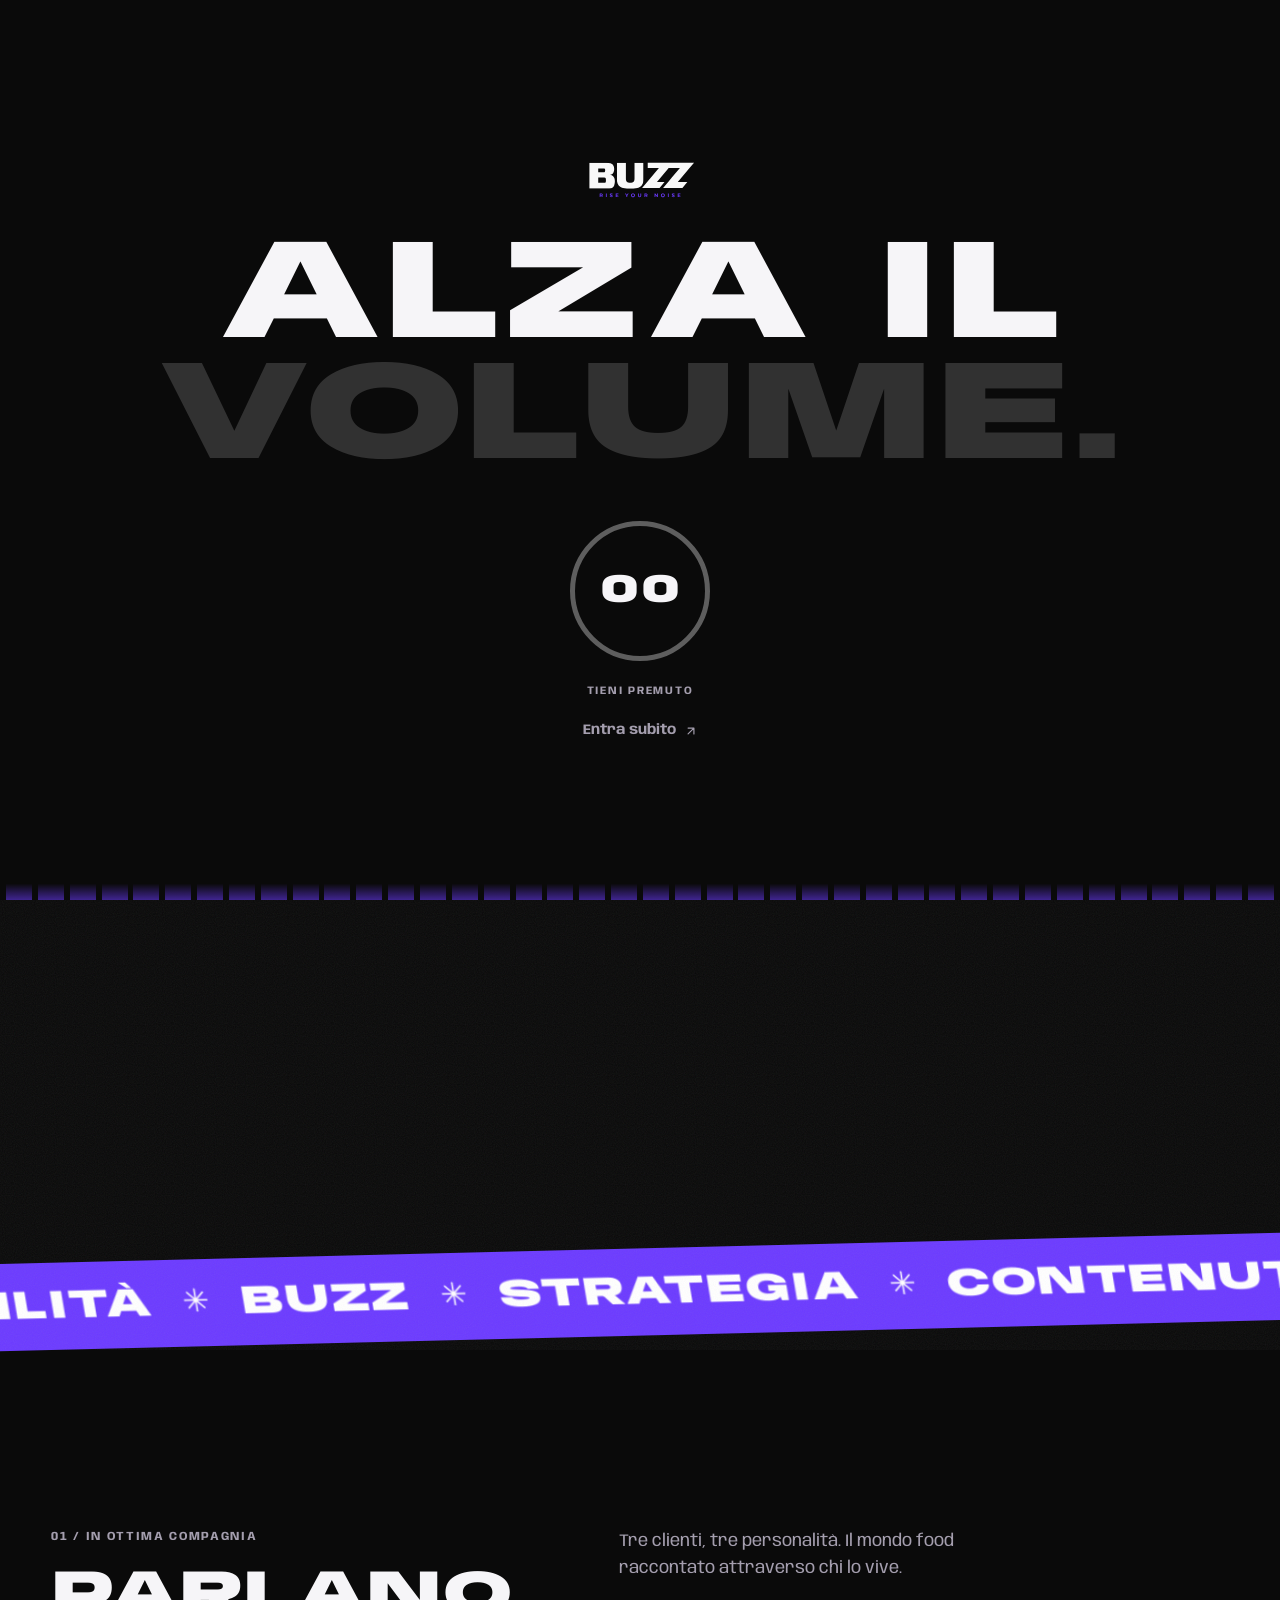
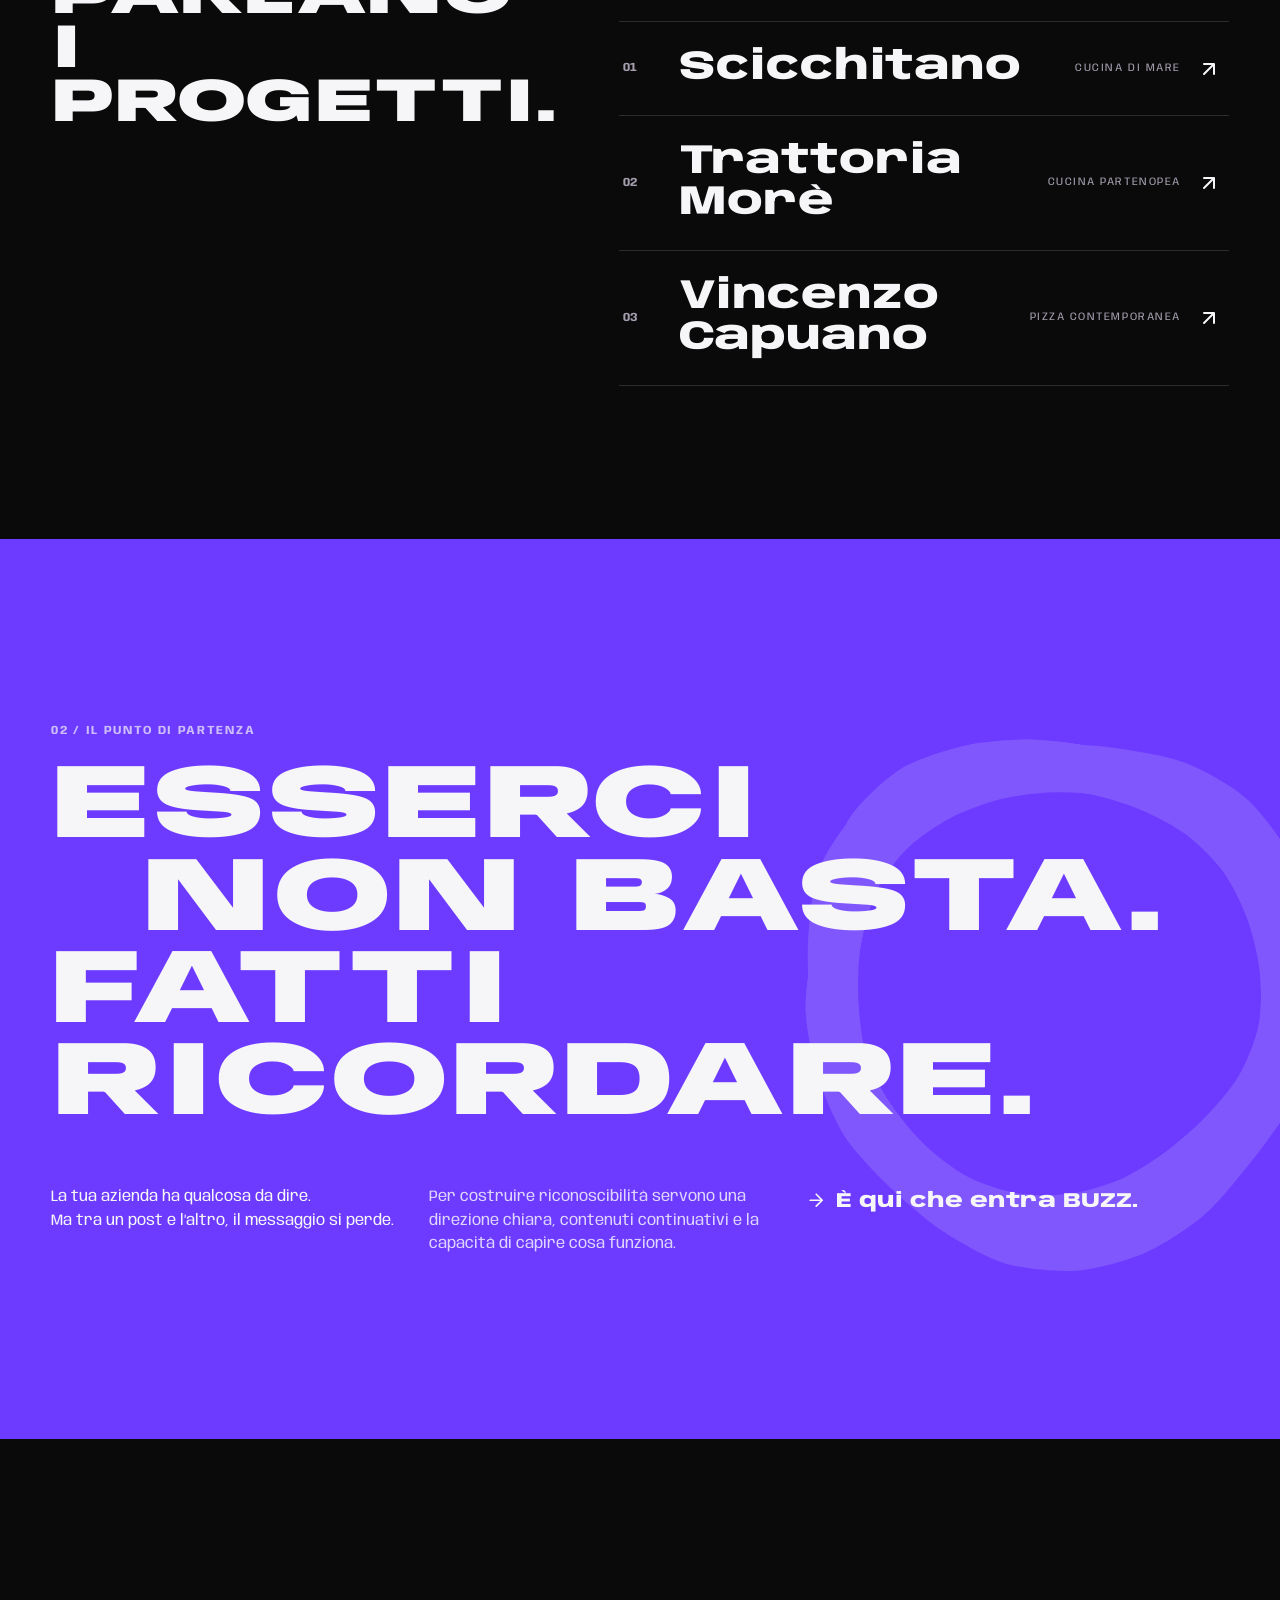
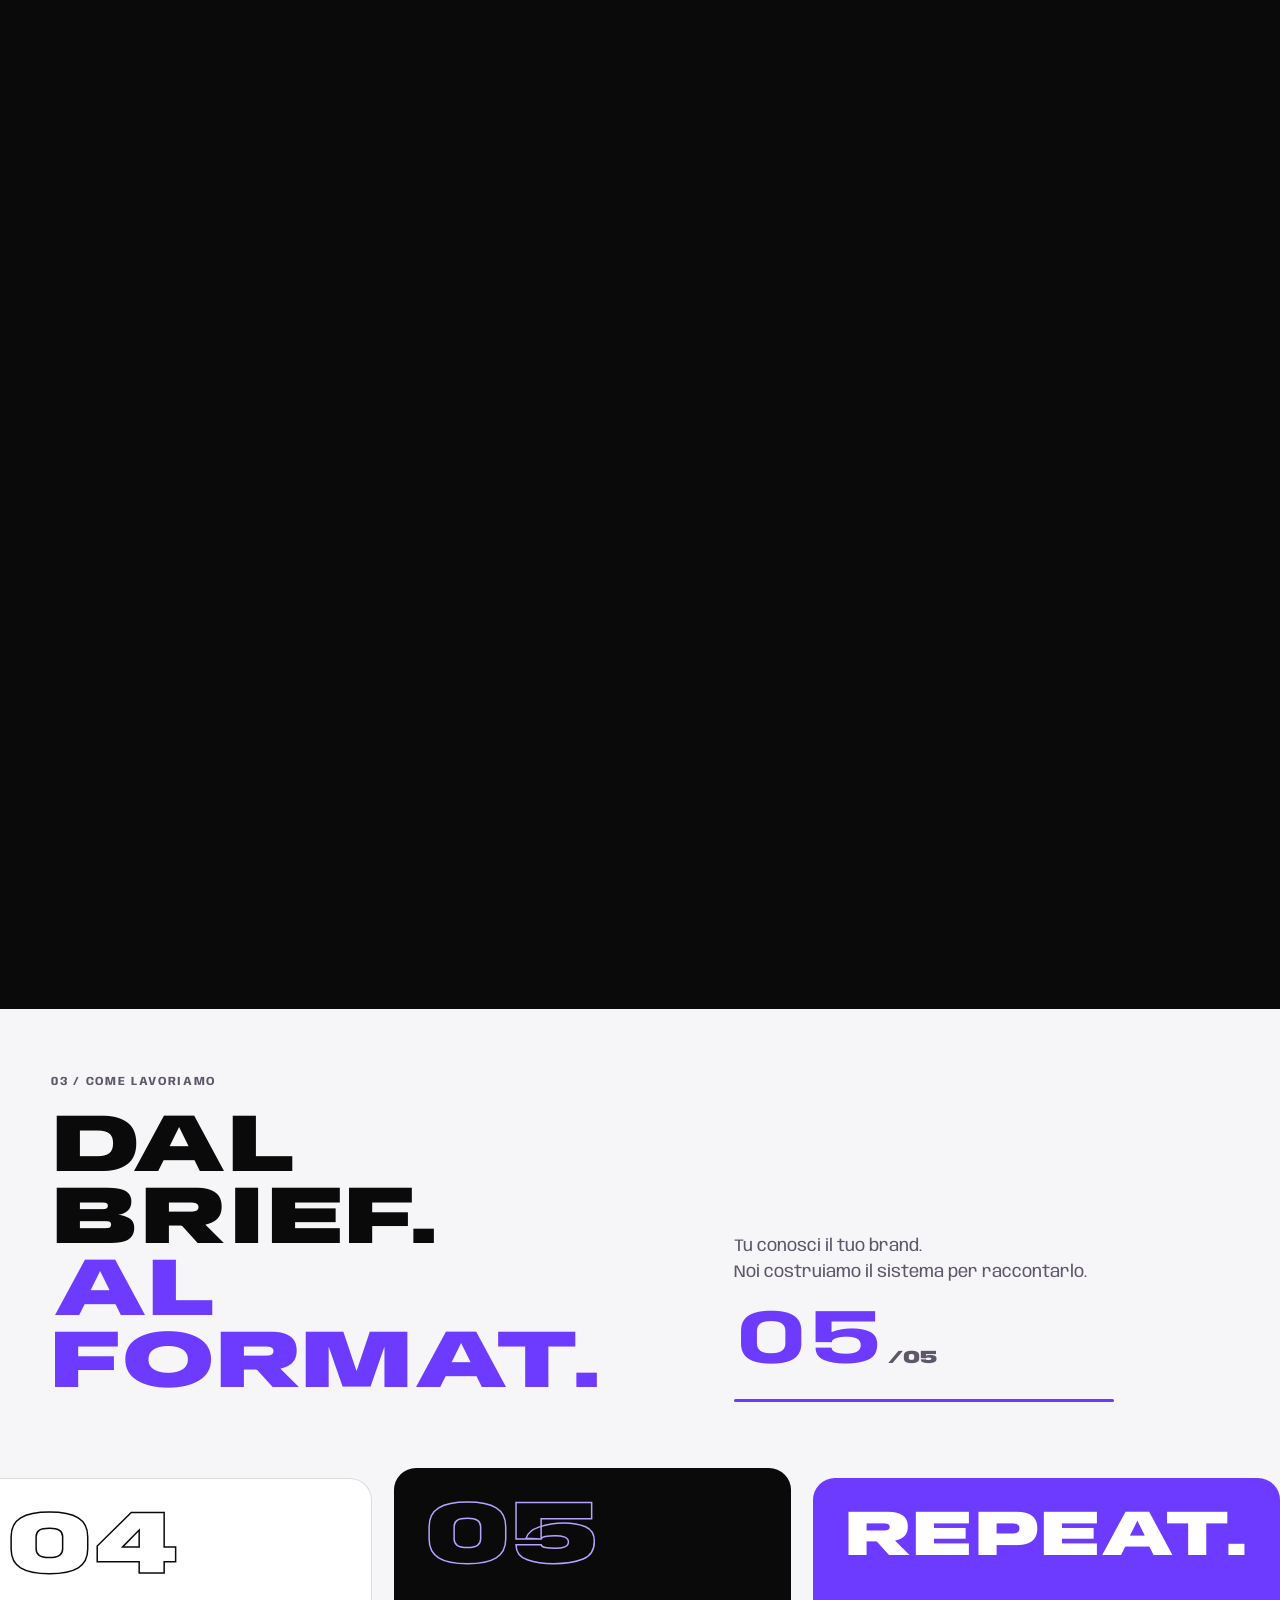
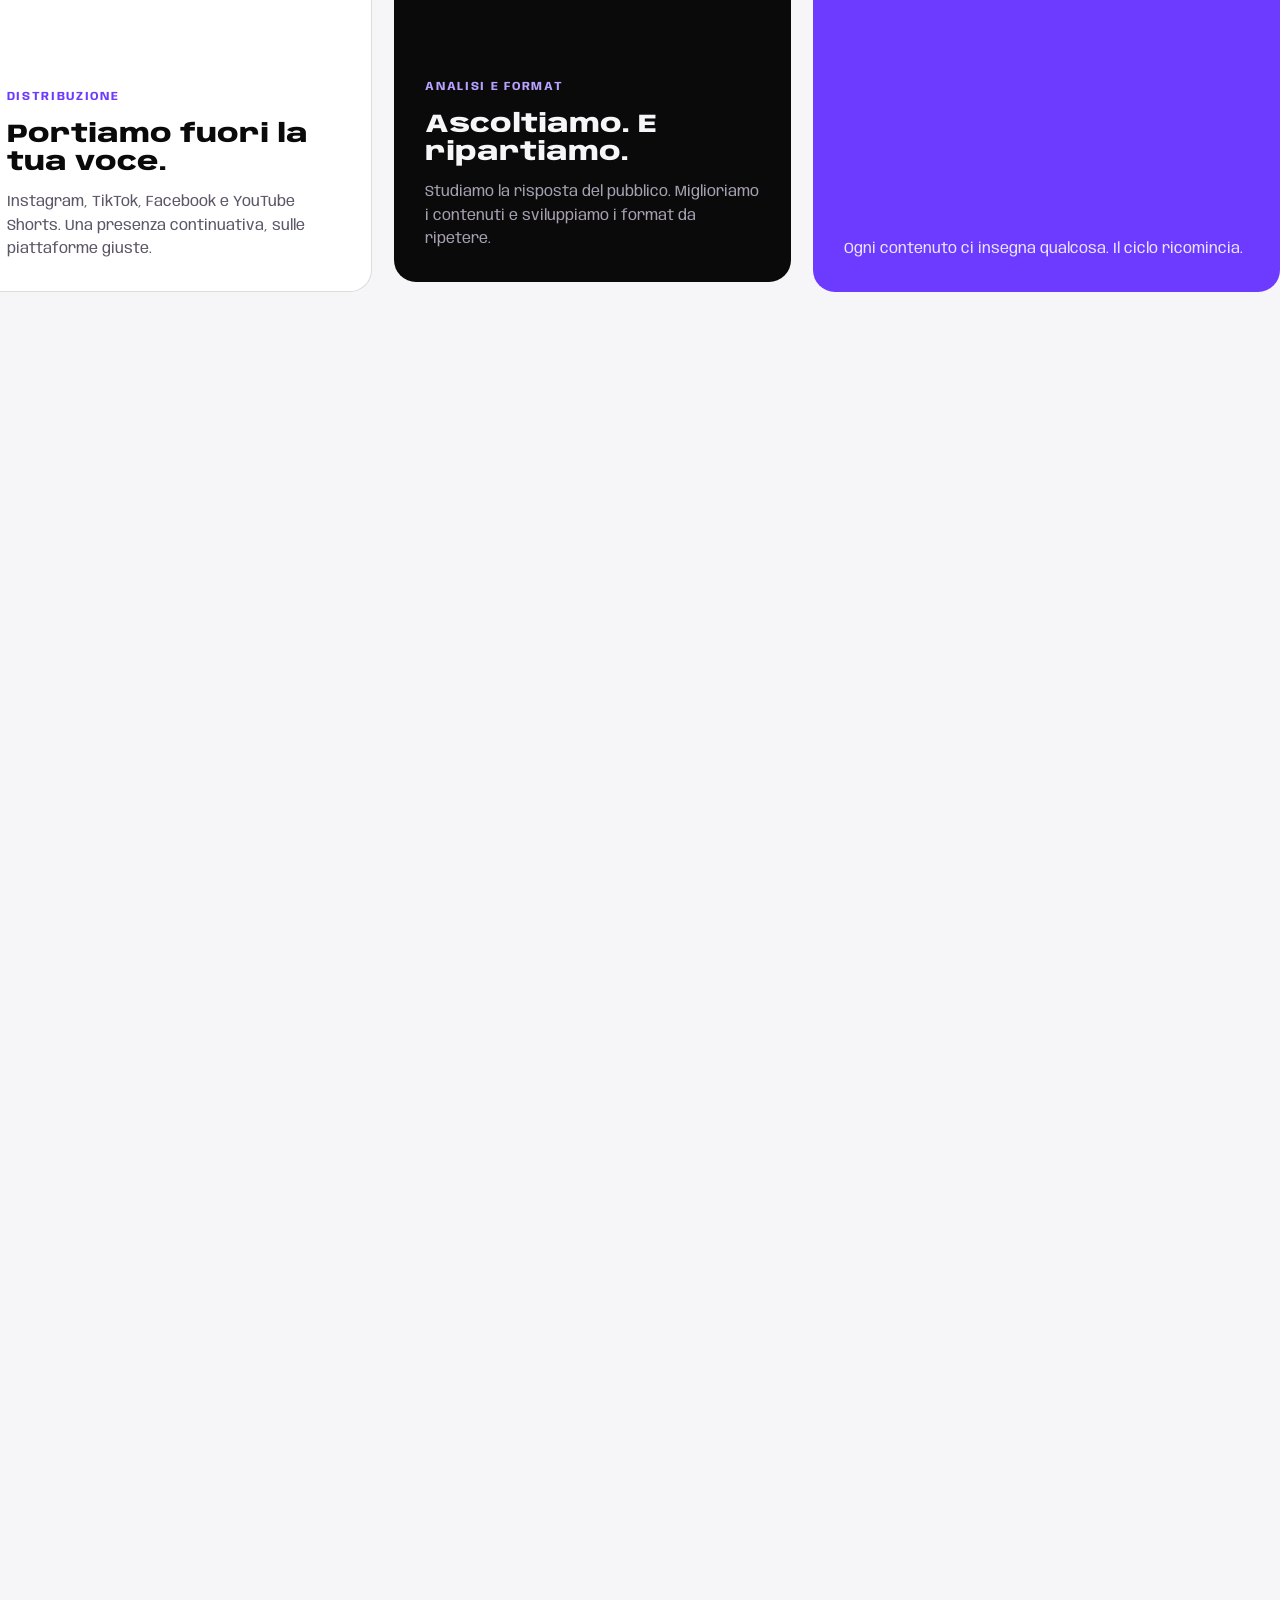
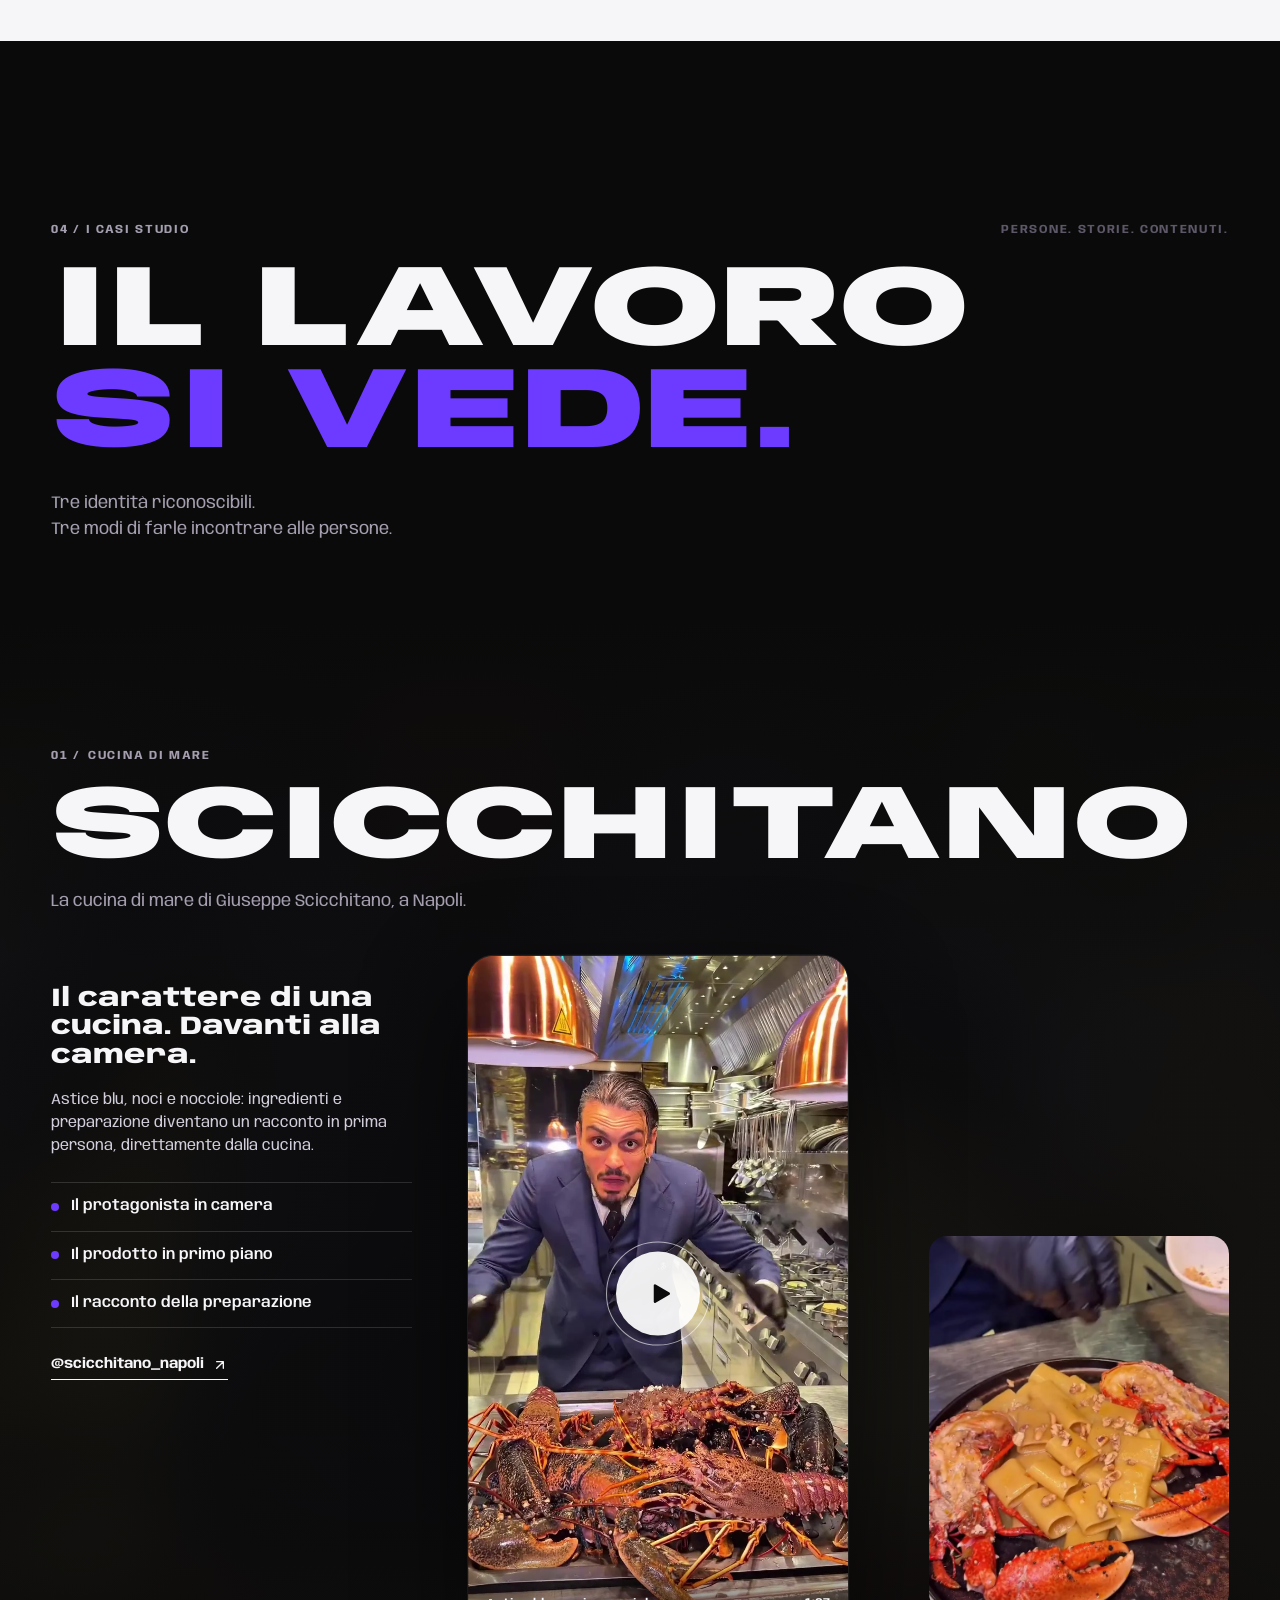
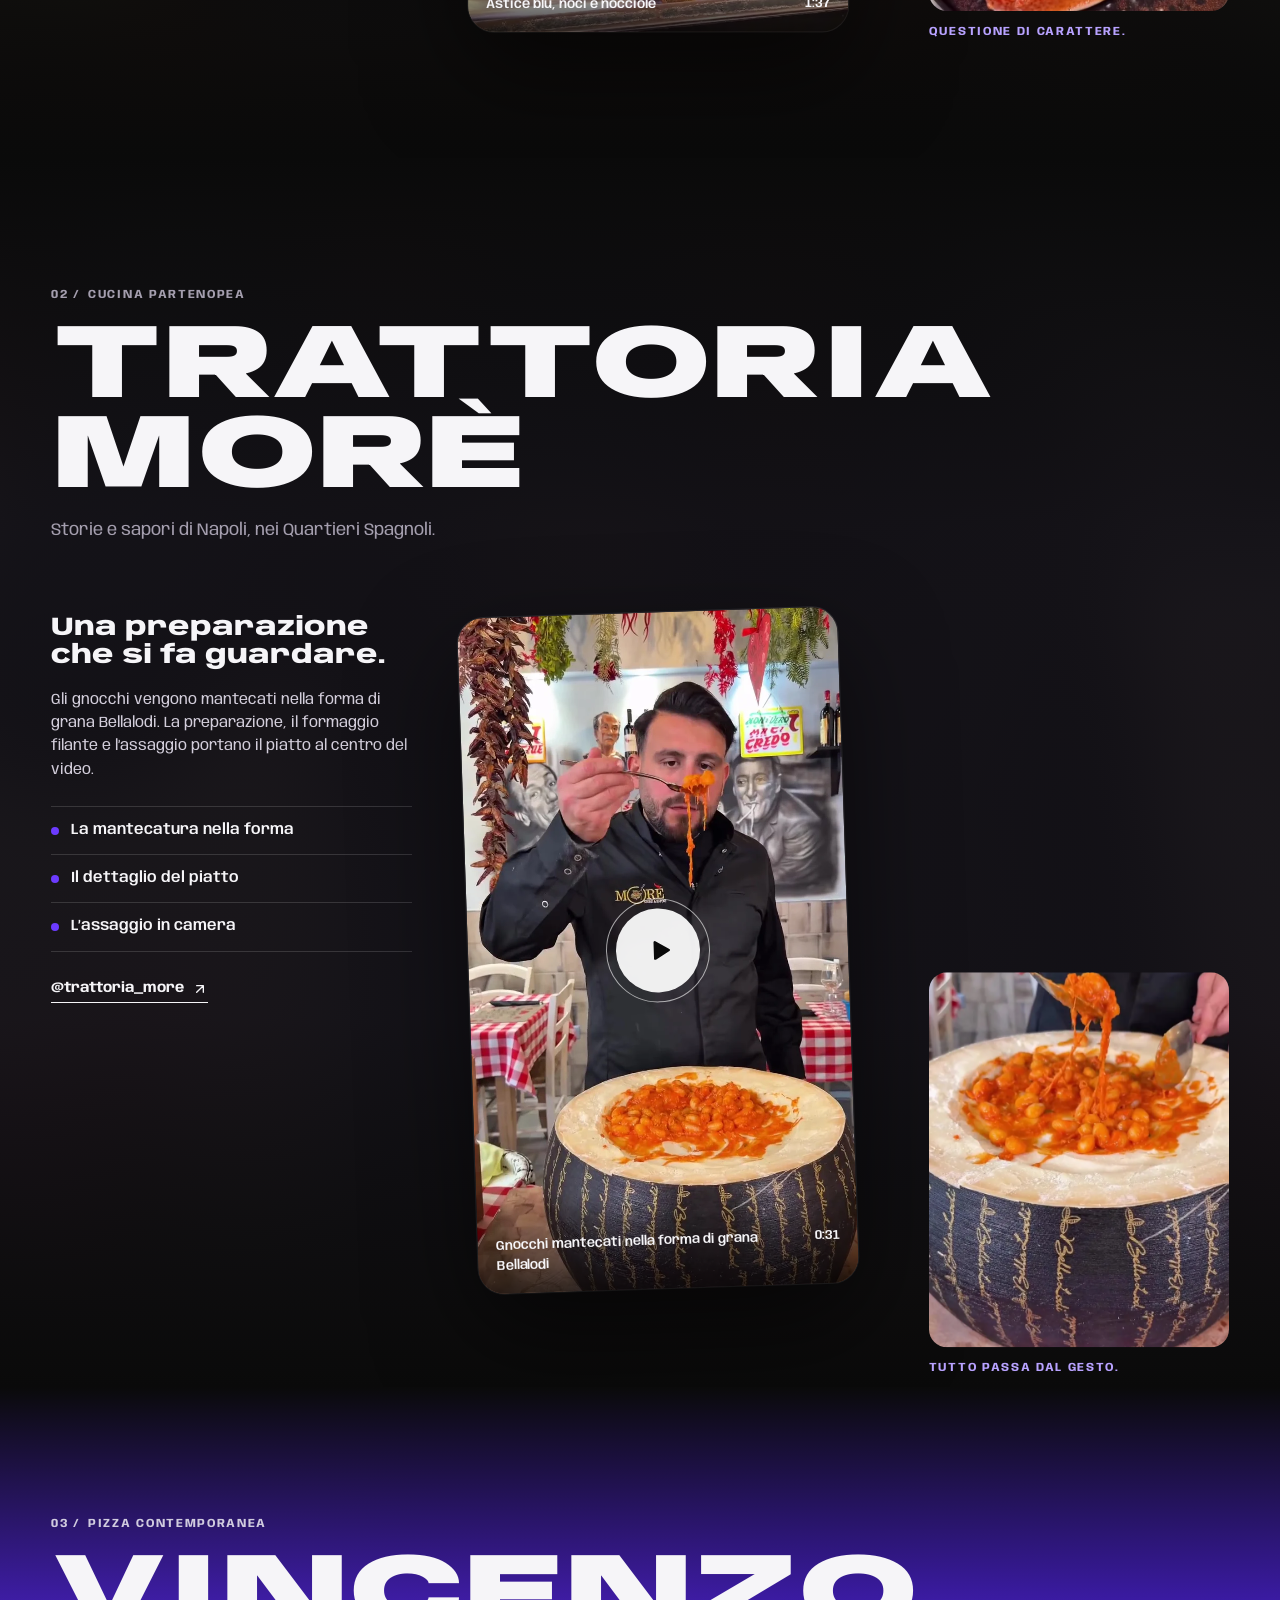
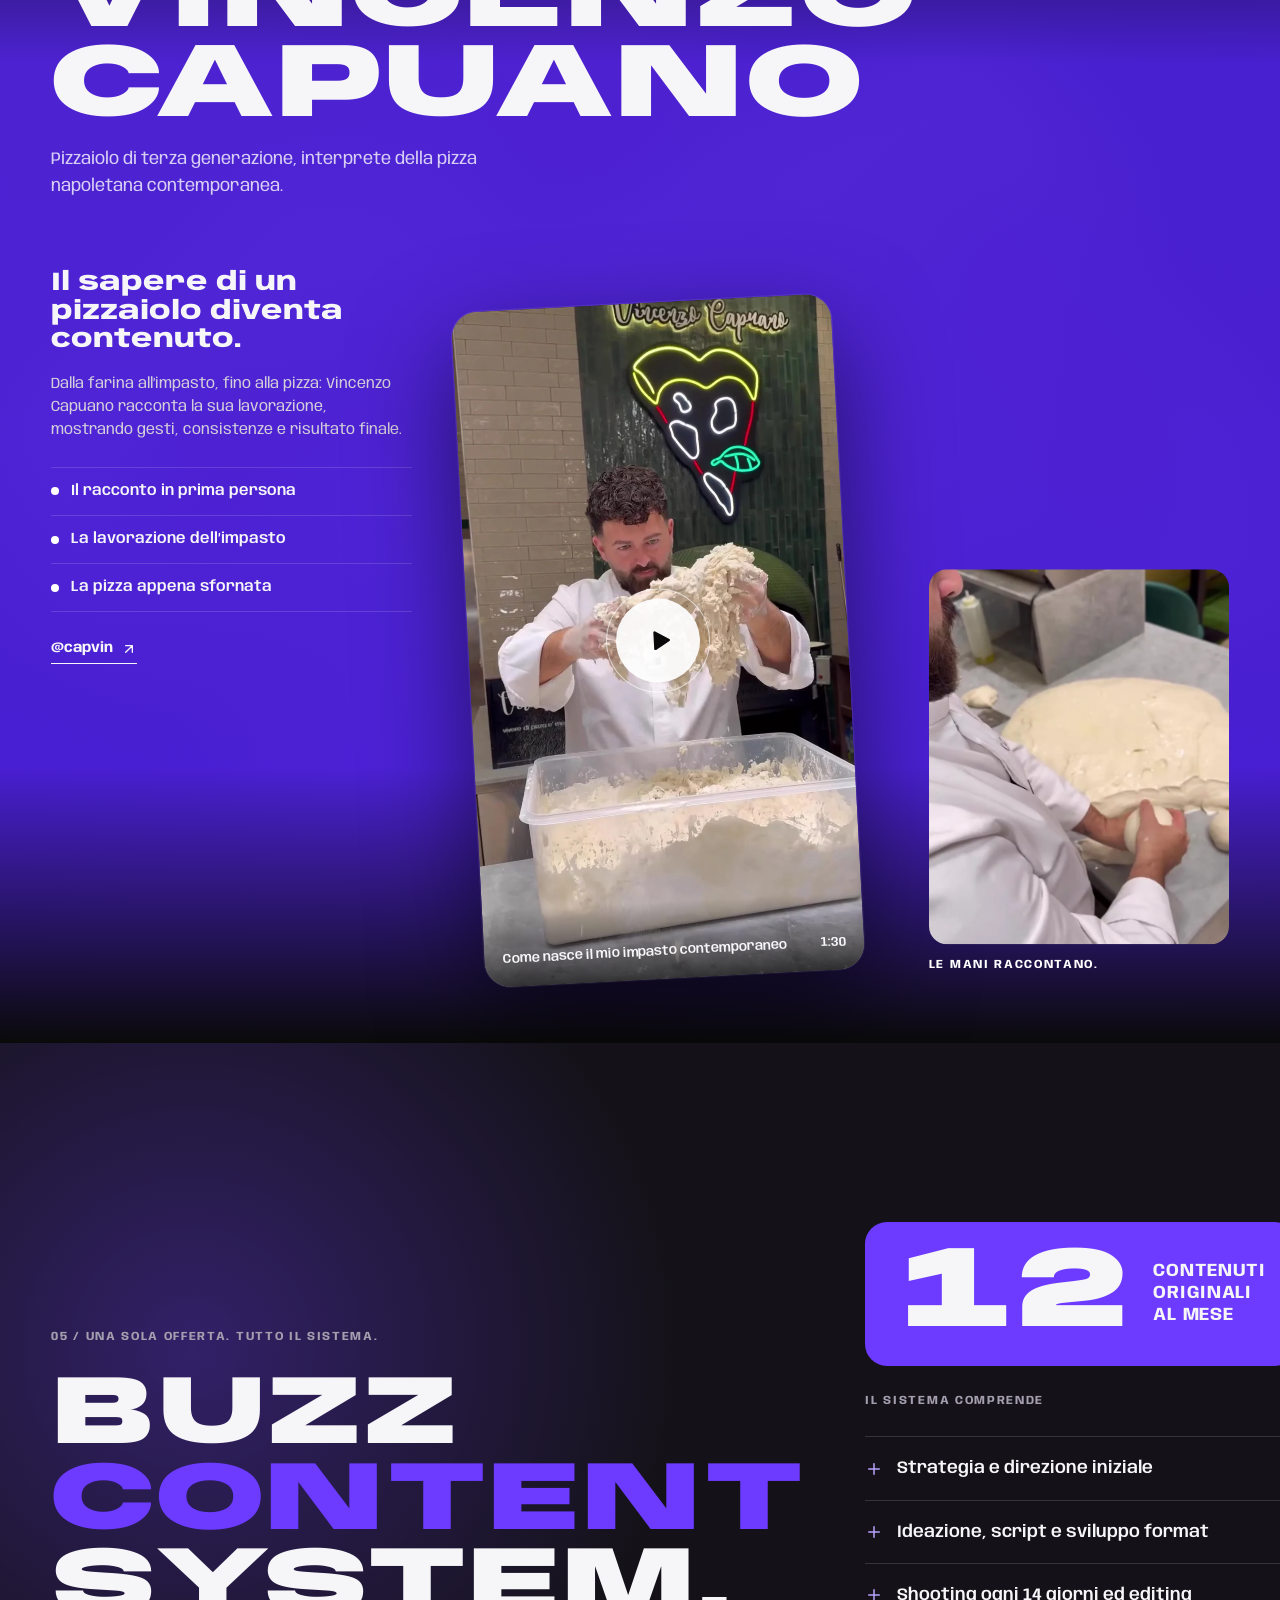
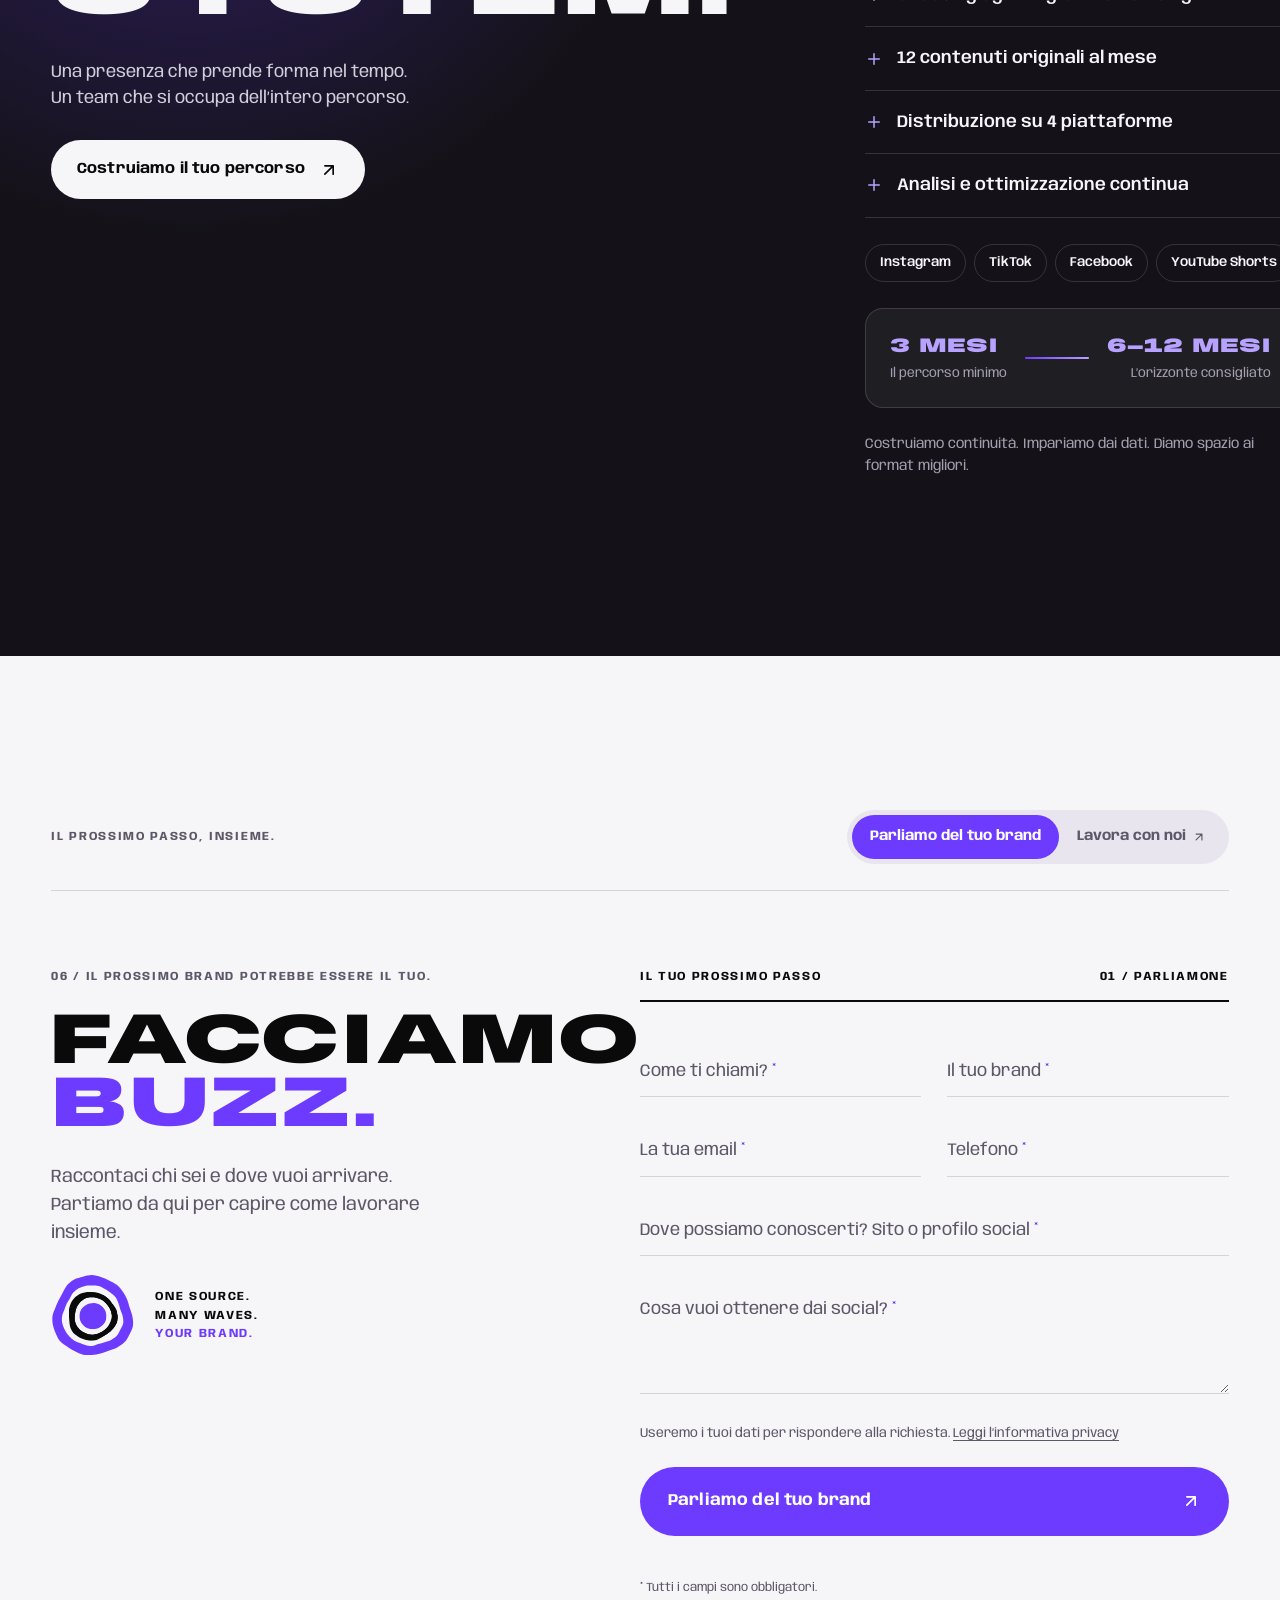
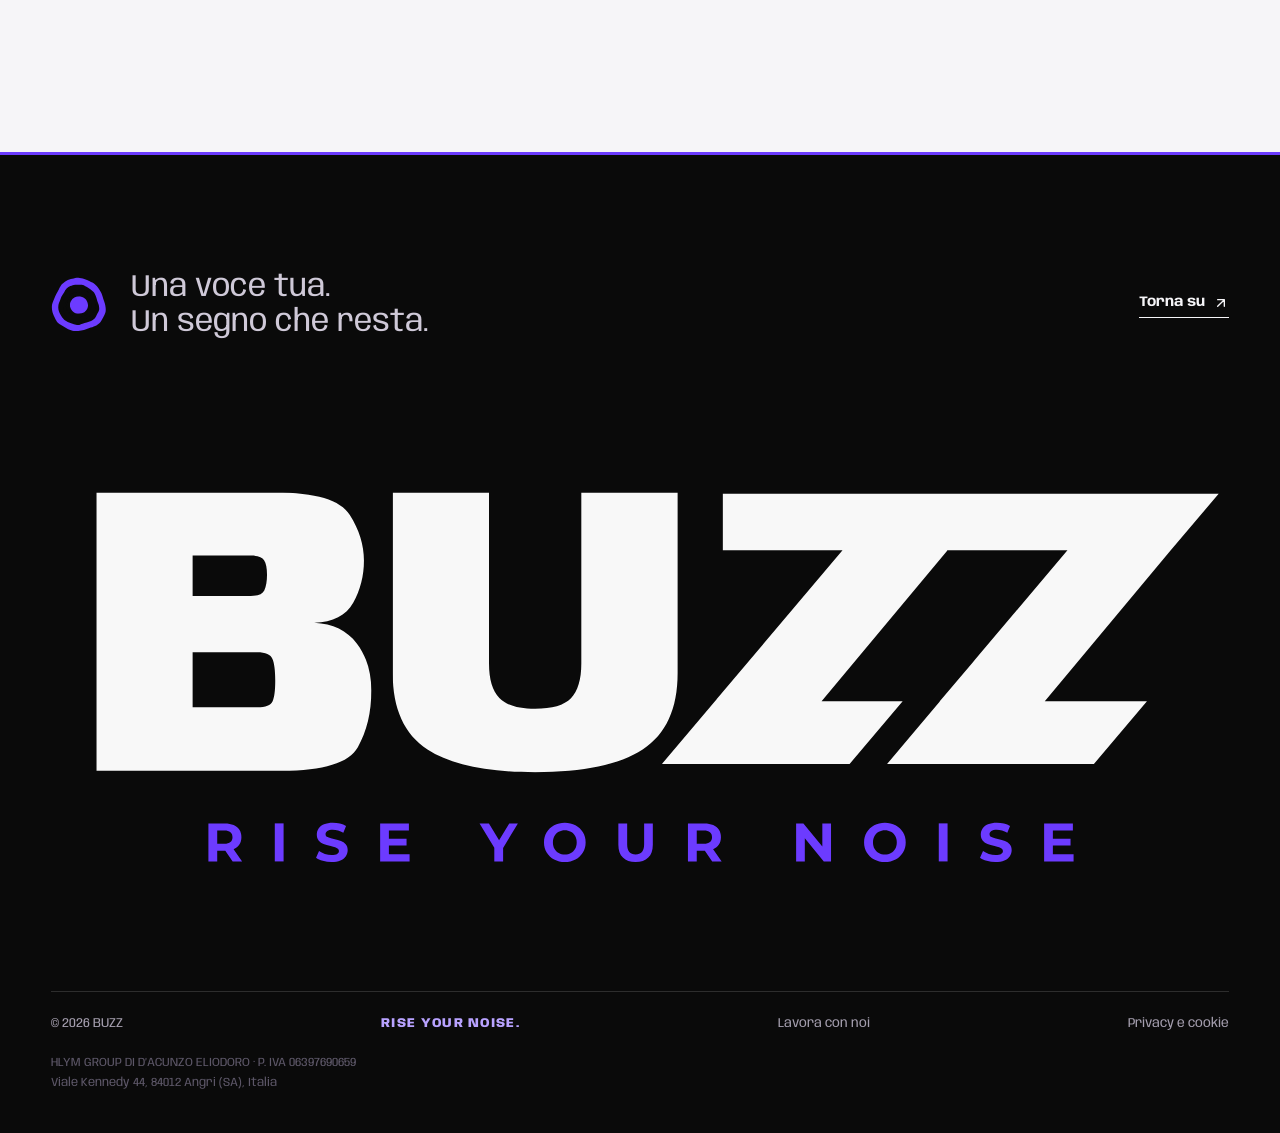
==== commit b390ace4: "Scritta "VOLUME.": niente più allungamento; all'ingresso si riempie di viola, nell'apertura le lette" ====
--- a/index.html
+++ b/index.html
@@ -22,8 +22,8 @@
   <link rel="apple-touch-icon" href="/favicon.png">
   <link rel="canonical" href="https://www.buzzstudio.it/">
   <link rel="preload" href="/fonts/Anybody-Variable.woff2" as="font" type="font/woff2" crossorigin>
-  <link rel="stylesheet" href="/assets/css/sito.css?v=2026-10-12c">
-  <script src="/assets/js/sito.js?v=2026-10-12c" defer></script>
+  <link rel="stylesheet" href="/assets/css/sito.css?v=2026-10-13">
+  <script src="/assets/js/sito.js?v=2026-10-13" defer></script>
   <script src="/assets/js/contatti.js?v=2026-10-12" defer></script>
   <script src="/assets/js/candidature.js?v=2026-10-12" defer></script>
 </head>
@@ -78,7 +78,7 @@
           <h1 id="hero-title" class="hero-title">
             <span class="hero-intro" data-split>Il tuo brand.</span>
             <span class="hero-line" data-split>Alza il</span>
-            <span class="hero-line hero-volume" data-volume-word>Volume.</span>
+            <span class="hero-line hero-volume" data-split-letters>Volume.</span>
           </h1>
           <div class="hero-foot">
             <p class="hero-description">Contenuti che costruiscono riconoscibilità.<br>Li studiamo, li creiamo, li portiamo alle persone giuste.</p>
--- a/assets/css/sito.css
+++ b/assets/css/sito.css
@@ -209,13 +209,7 @@
 .hero-intro { font-size: clamp(16px, 1.6vw, 24px); font-weight: 700; font-stretch: 100%; letter-spacing: .02em; margin-bottom: .9em; }
 .hero-line, .hero-volume { font-size: clamp(54px, 11.6vw, 210px); font-stretch: 150%; }
 .hero-line { padding-left: 0; }
-.hero-volume {
-  padding-left: clamp(30px, 6vw, 120px);
-  font-stretch: var(--vol-stretch, 150%);
-  font-weight: var(--vol-weight, 900);
-  color: var(--paper);
-  text-shadow: 0 0 calc(var(--vol-glow, 0) * 60px) rgba(108, 59, 255, .9);
-}
+.hero-volume { padding-left: clamp(30px, 6vw, 120px); color: var(--paper); }
 .hero-foot { display: flex; flex-wrap: wrap; align-items: center; justify-content: space-between; gap: 24px 48px; max-width: 980px; }
 .hero-description { max-width: 440px; color: #d9d4e2; }
 .hero-actions { display: flex; flex-wrap: wrap; align-items: center; gap: 18px 28px; }
@@ -621,7 +615,11 @@
 .gate-inner { position: relative; z-index: 2; display: grid; justify-items: center; gap: clamp(24px, 4vh, 42px); text-align: center; padding: 24px; }
 .gate-inner > img { width: 110px; }
 .gate-title { text-transform: uppercase; font-weight: 900; font-stretch: 150%; line-height: .86; font-size: clamp(48px, 11vw, 168px); }
-.gate-title span { color: var(--violet); font-stretch: calc(60% + var(--gate, 0) * 90%); }
+/* "VOLUME." si riempie di viola da sinistra a destra mentre si tiene premuto, come una barra del volume */
+.gate-title span {
+  color: transparent; -webkit-background-clip: text; background-clip: text;
+  background-image: linear-gradient(90deg, var(--violet) calc(var(--gate, 0) * 100%), rgba(255, 255, 255, .16) calc(var(--gate, 0) * 100%));
+}
 .gate-knob { position: relative; width: 150px; height: 150px; border-radius: 50%; display: grid; place-items: center; touch-action: none; user-select: none; -webkit-user-select: none; }
 .gate-knob svg { position: absolute; inset: 0; transform: rotate(-90deg); }
 .gate-track, .gate-fill { fill: none; stroke-width: 4; }
@@ -650,6 +648,9 @@
 .js [data-split] .w { display: inline-block; overflow: hidden; vertical-align: top; padding-bottom: .04em; }
 .js [data-split] .w > span { display: inline-block; transform: translateY(105%); transition: transform 1.1s var(--ease); transition-delay: calc(var(--i) * 70ms + 150ms); }
 .js .is-ready [data-split] .w > span, .js.is-ready [data-split] .w > span { transform: none; }
+.js [data-split-letters] .l { display: inline-block; overflow: hidden; vertical-align: top; padding-bottom: .04em; }
+.js [data-split-letters] .l > span { display: inline-block; transform: translateY(105%); transition: transform 1s var(--ease); transition-delay: calc(var(--i) * 55ms + 380ms); }
+.js.is-ready [data-split-letters] .l > span { transform: none; }
 
 /* =========================================================================
    MOVIMENTO RIDOTTO: chi lo chiede nelle impostazioni vede tutto fermo e leggibile
@@ -662,7 +663,7 @@
   .problem-sticky { position: relative; height: auto; min-height: 100vh; padding-block: 120px; background: var(--violet); }
   .problem-title span { opacity: 1; font-stretch: 150%; transform: none; }
   .problem-copy { opacity: 1; transform: none; }
-  .js [data-reveal], .js [data-split] .w > span { opacity: 1; transform: none; }
+  .js [data-reveal], .js [data-split] .w > span, .js [data-split-letters] .l > span { opacity: 1; transform: none; }
   .case-name { clip-path: none; font-stretch: 150%; }
   .grain { display: none; }
 }
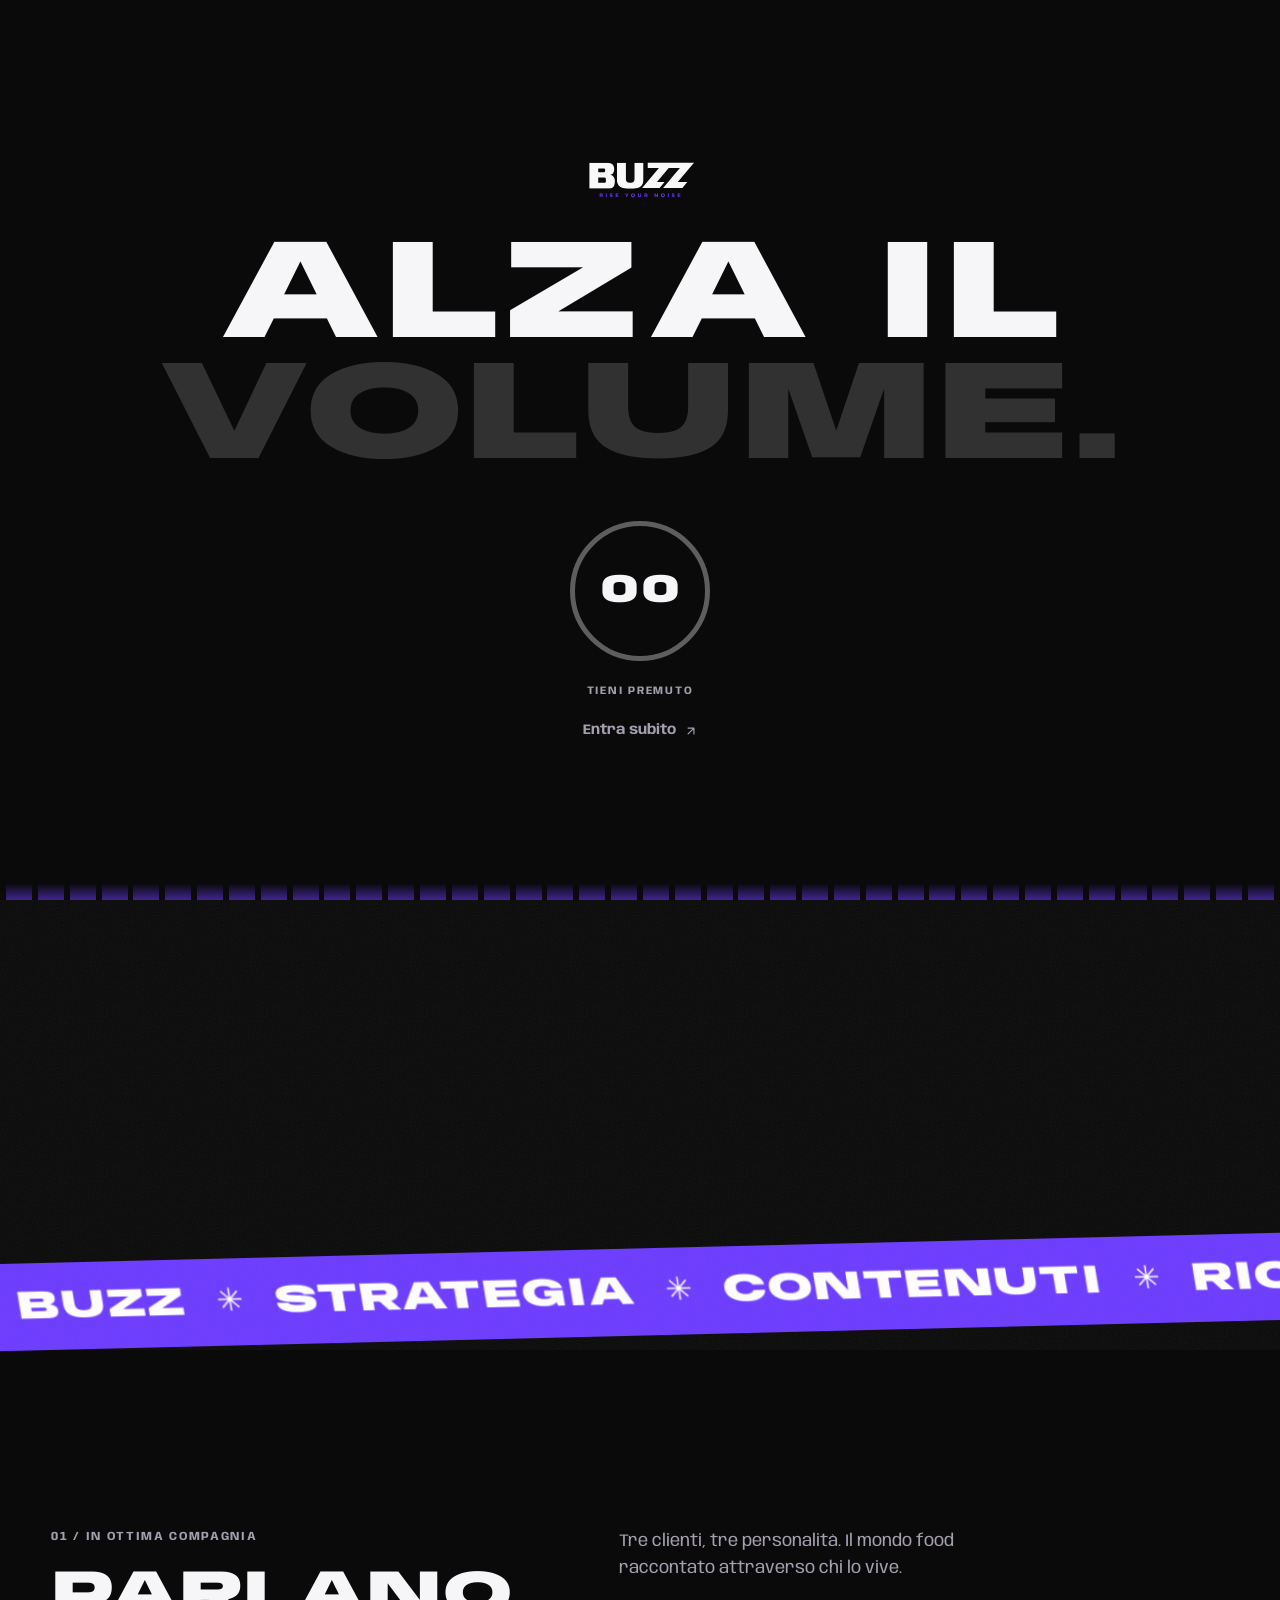
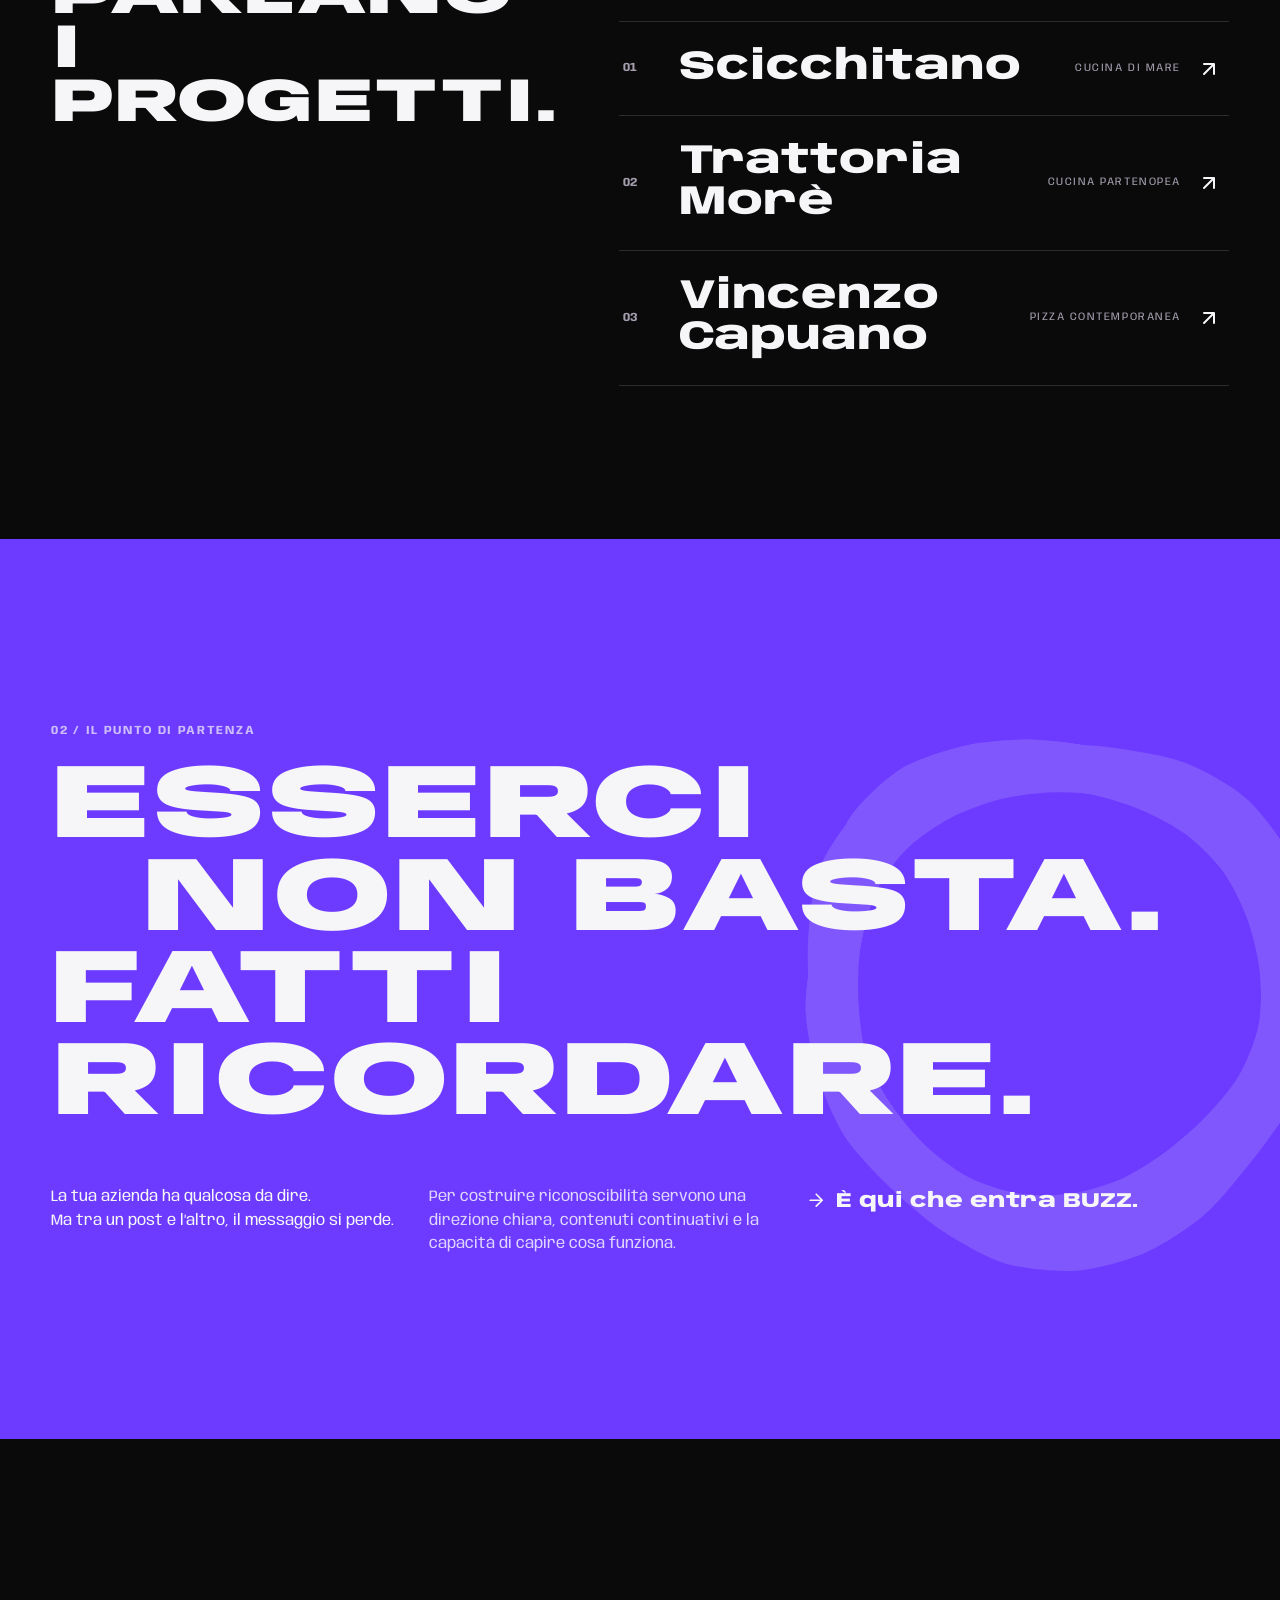
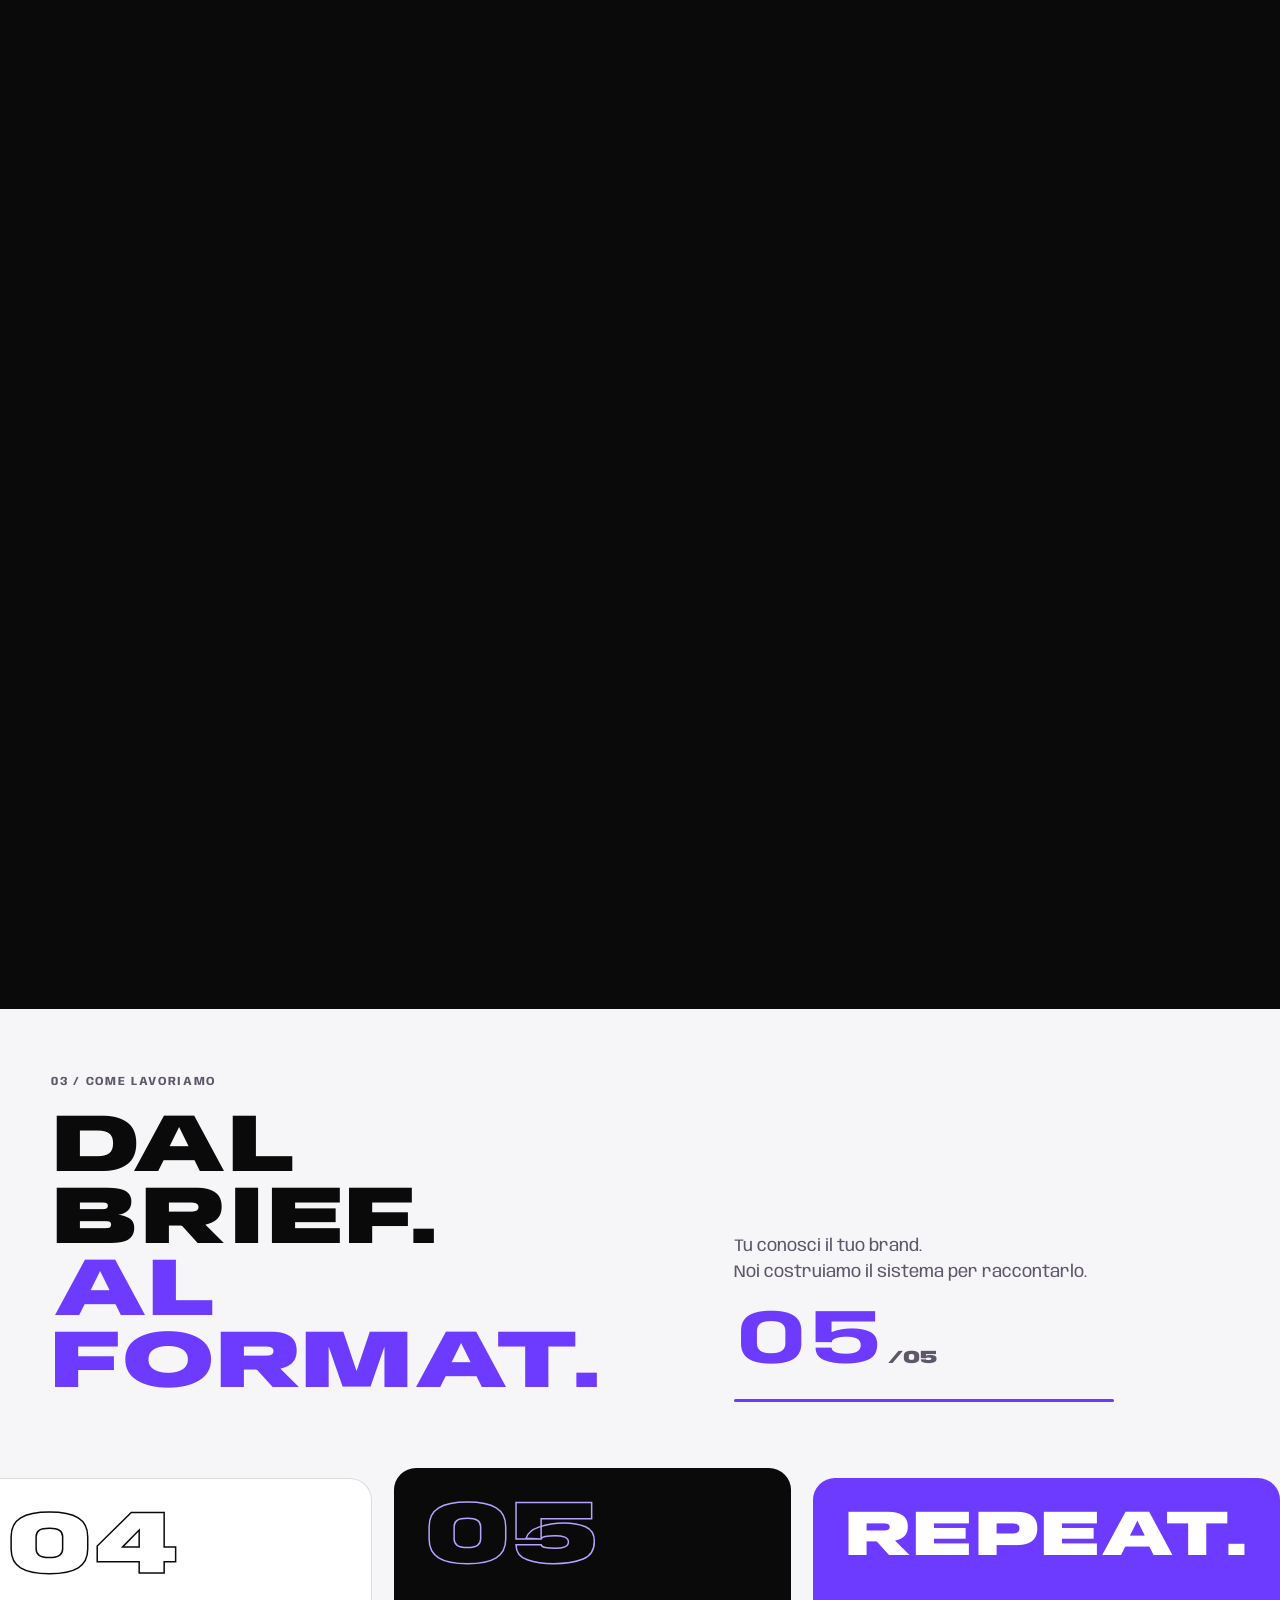
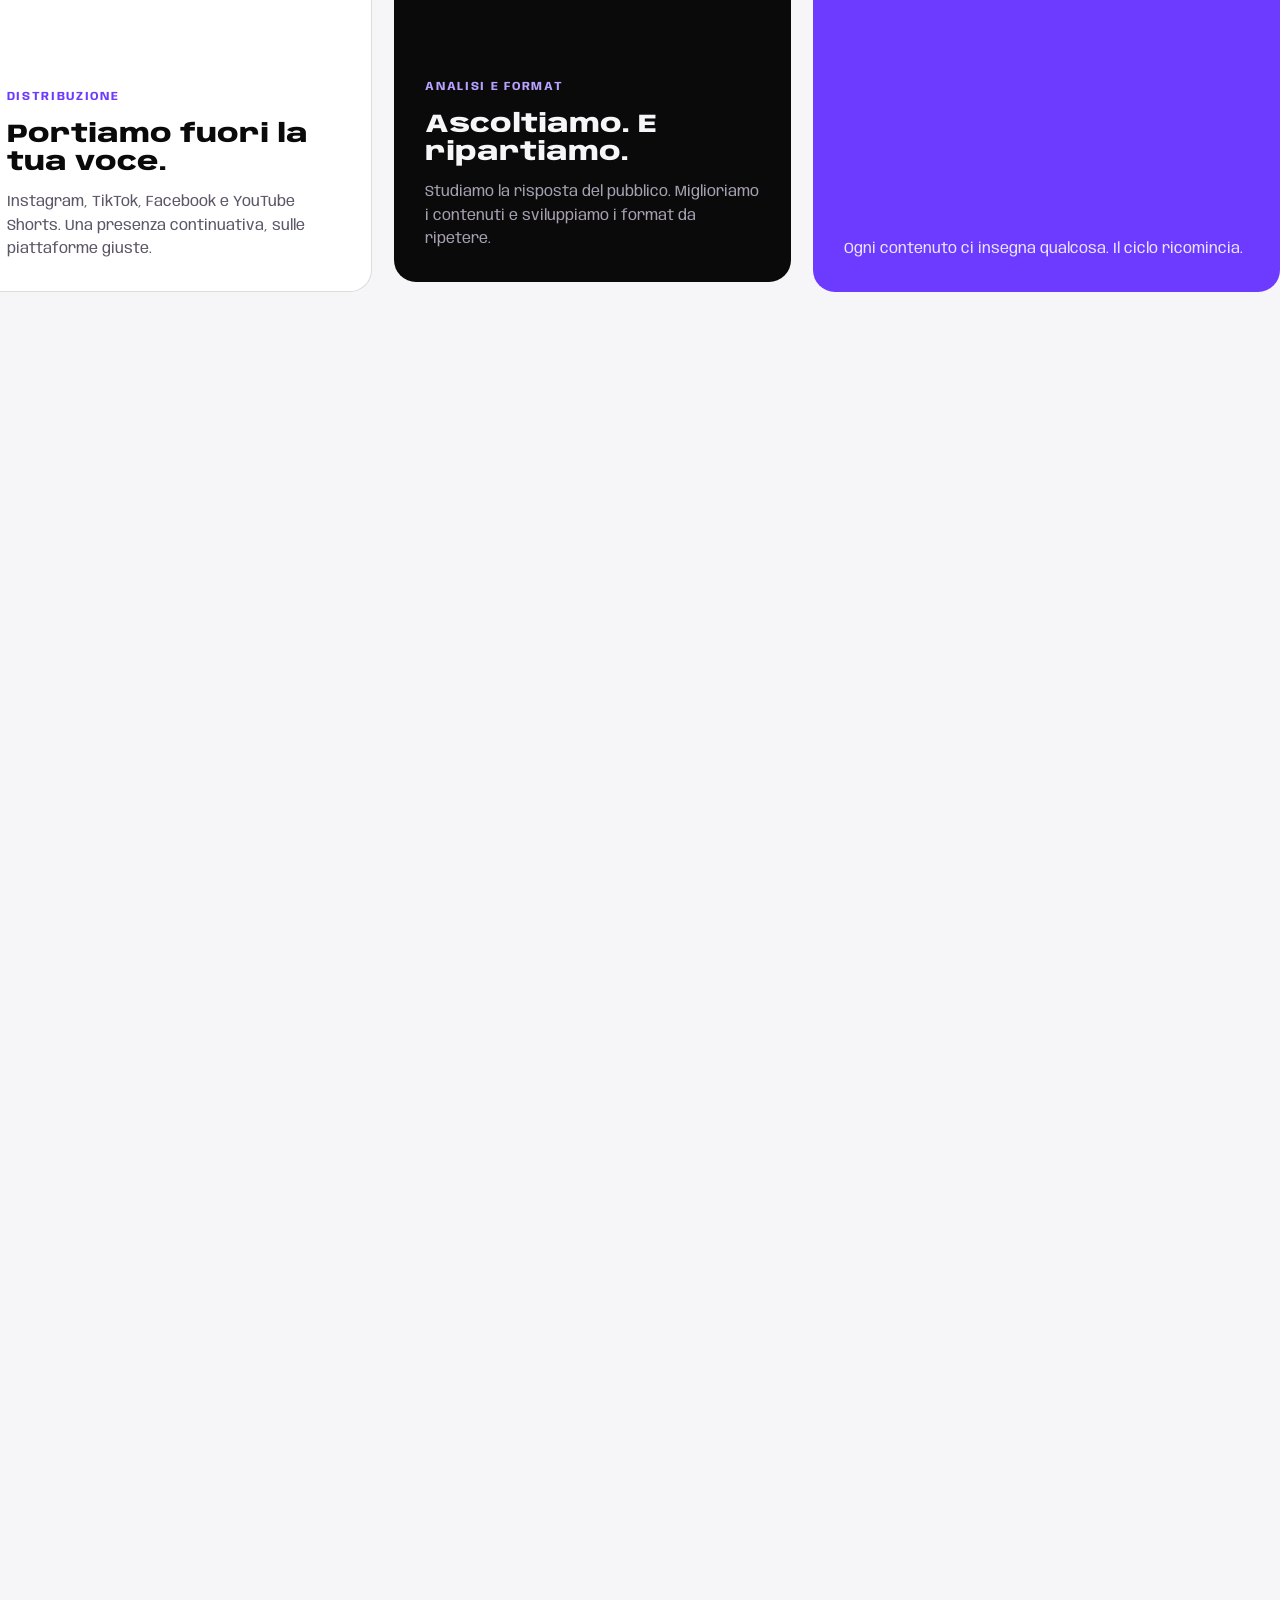
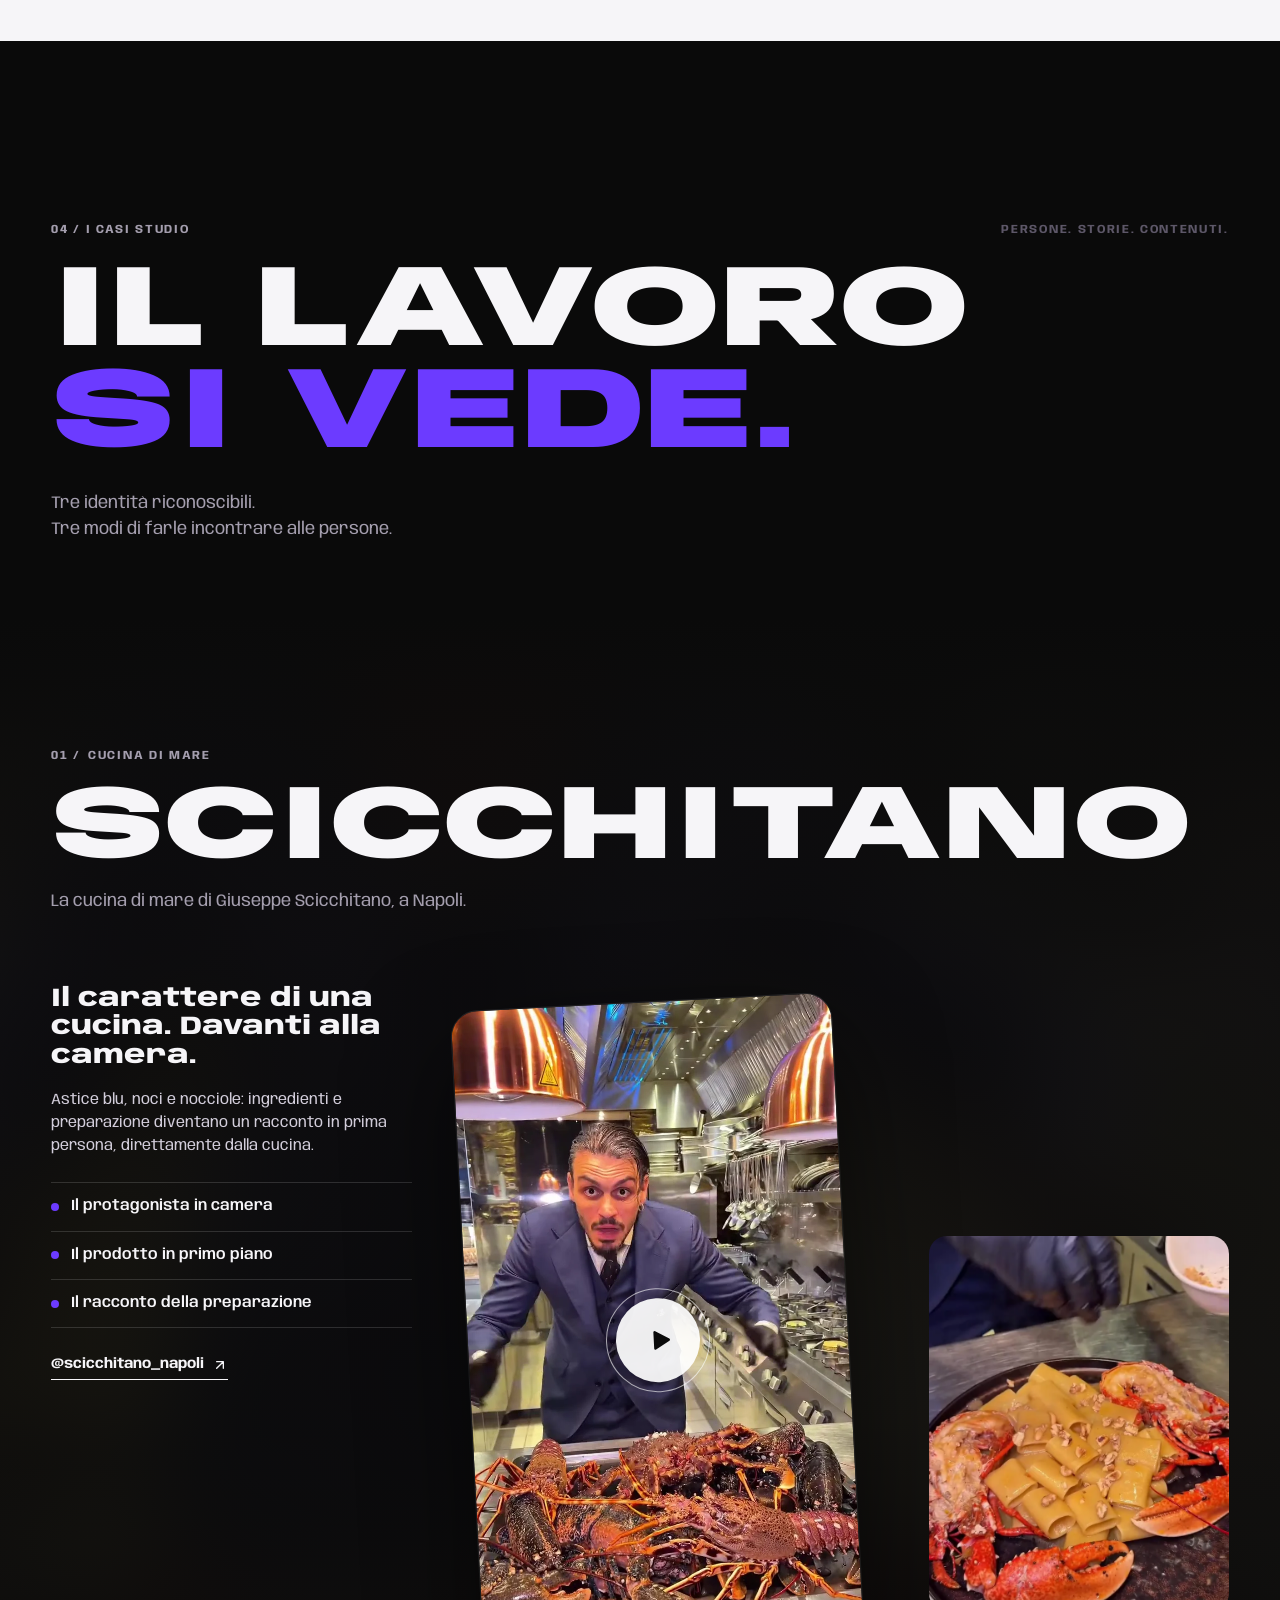
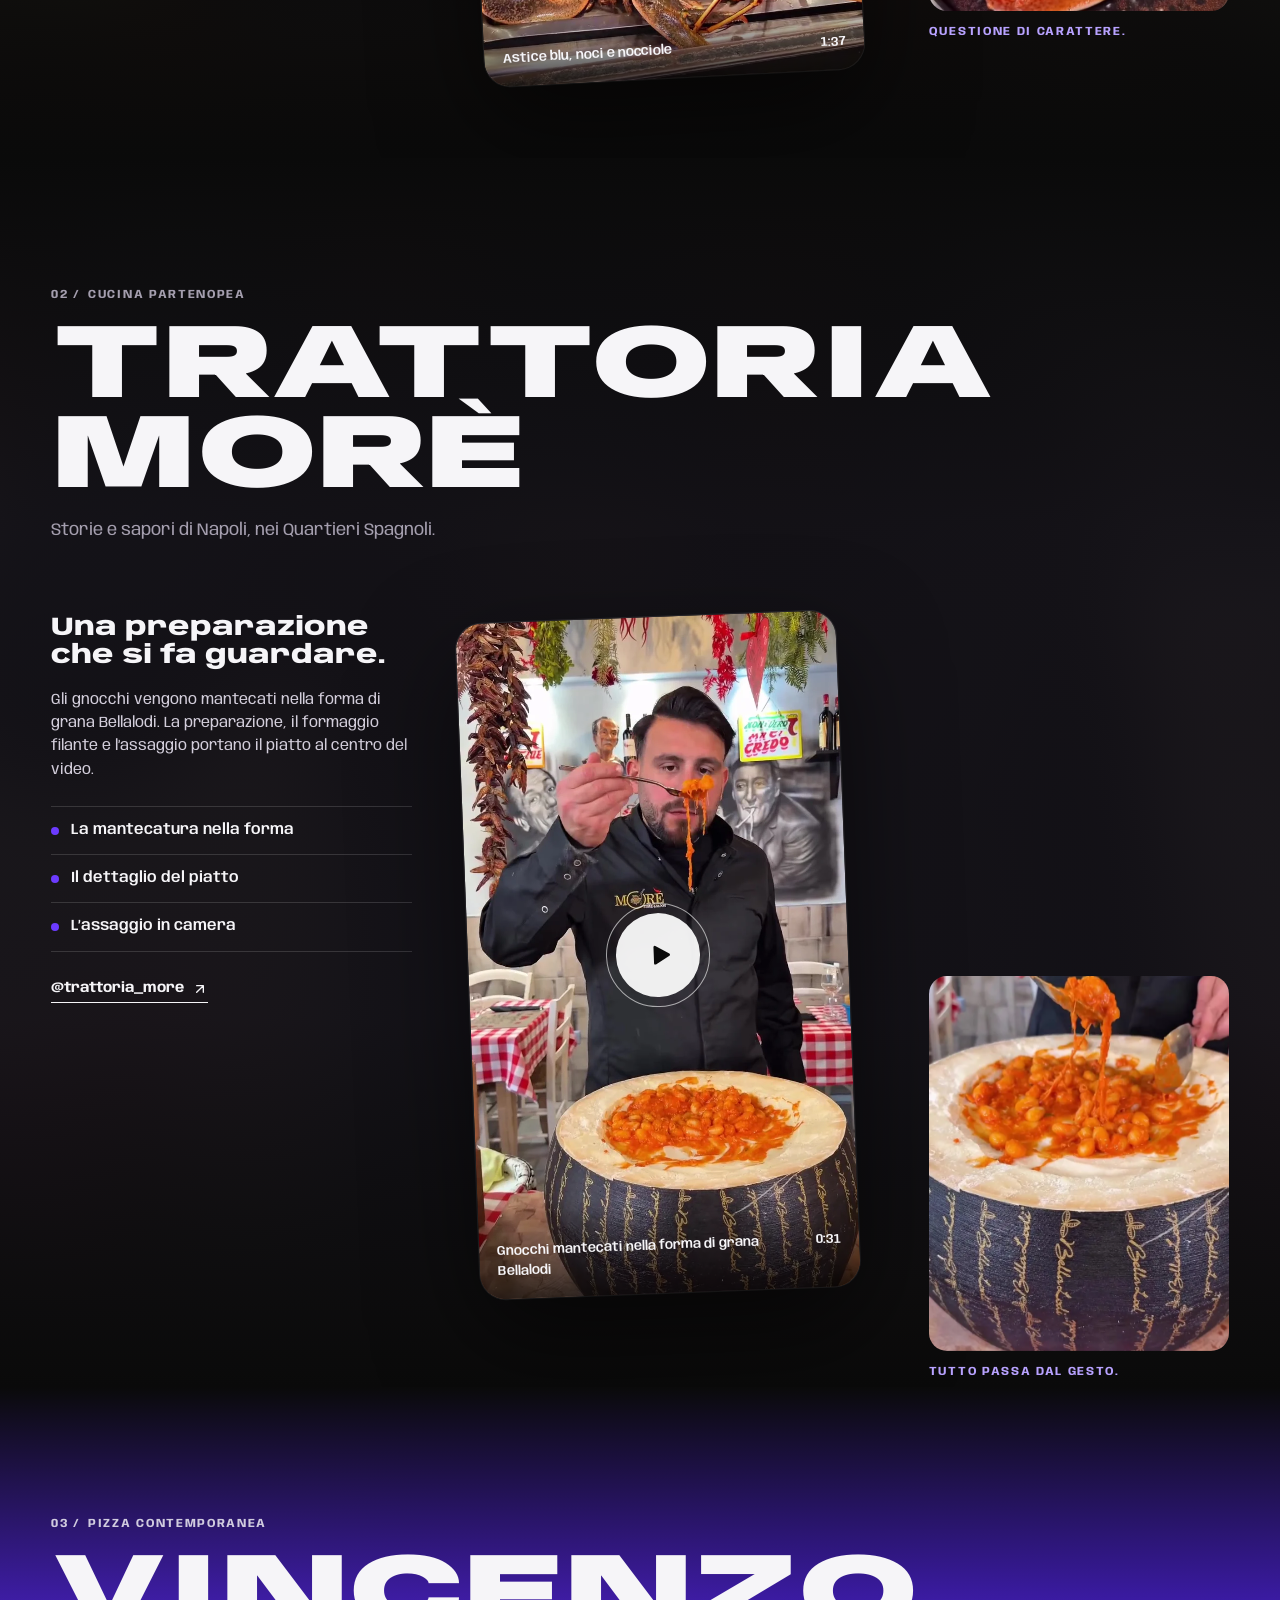
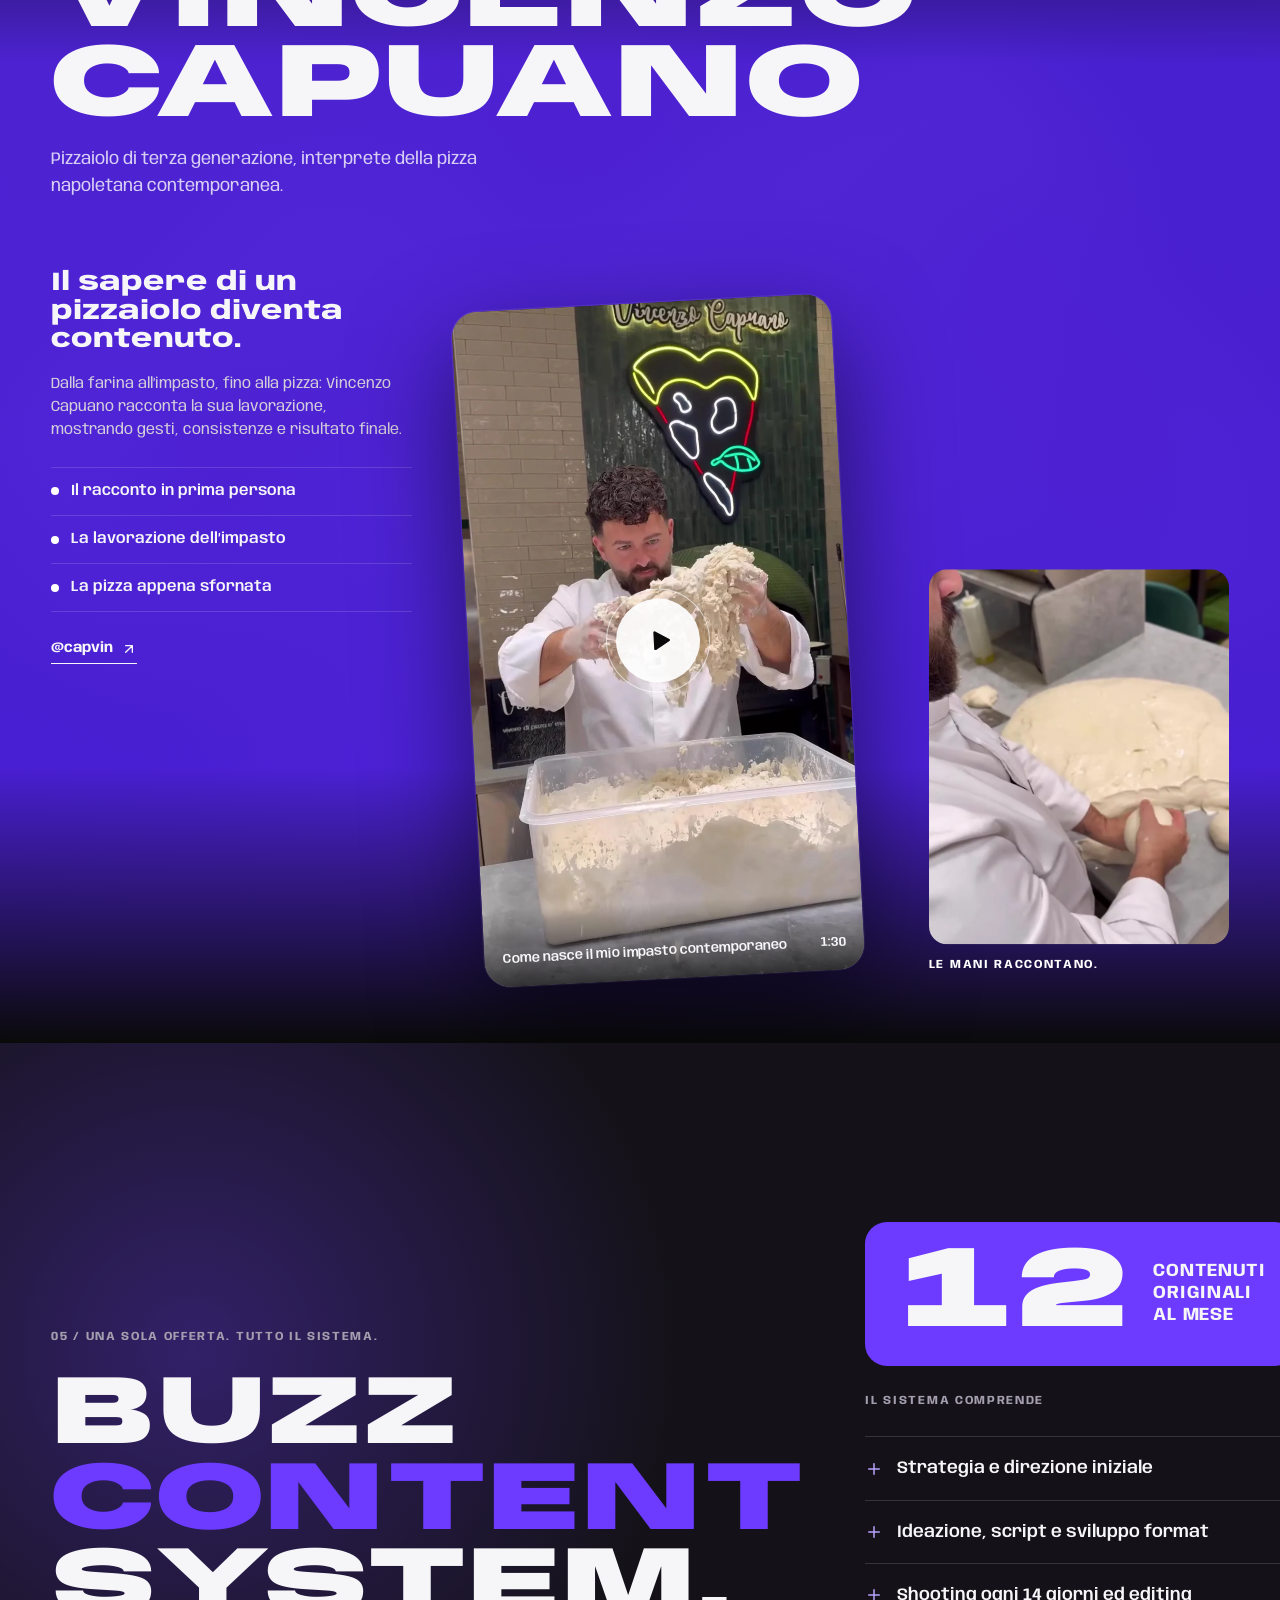
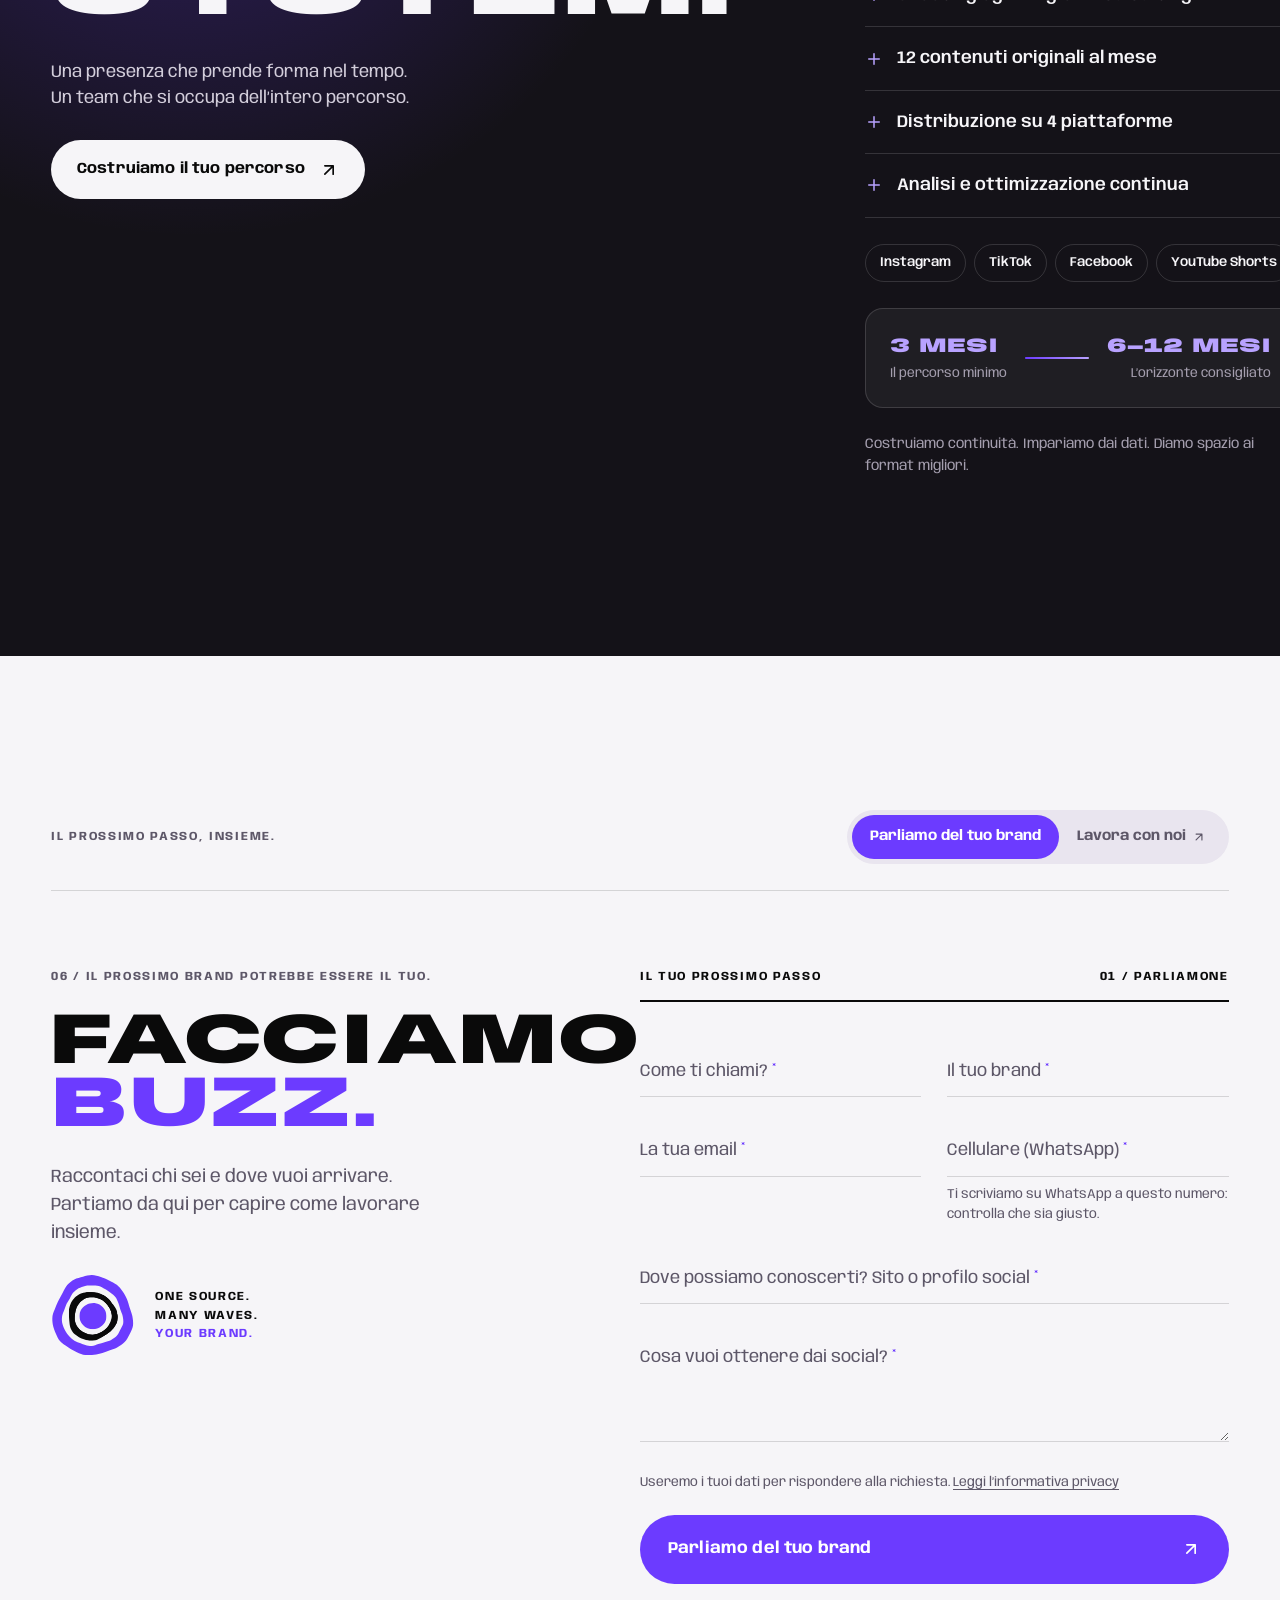
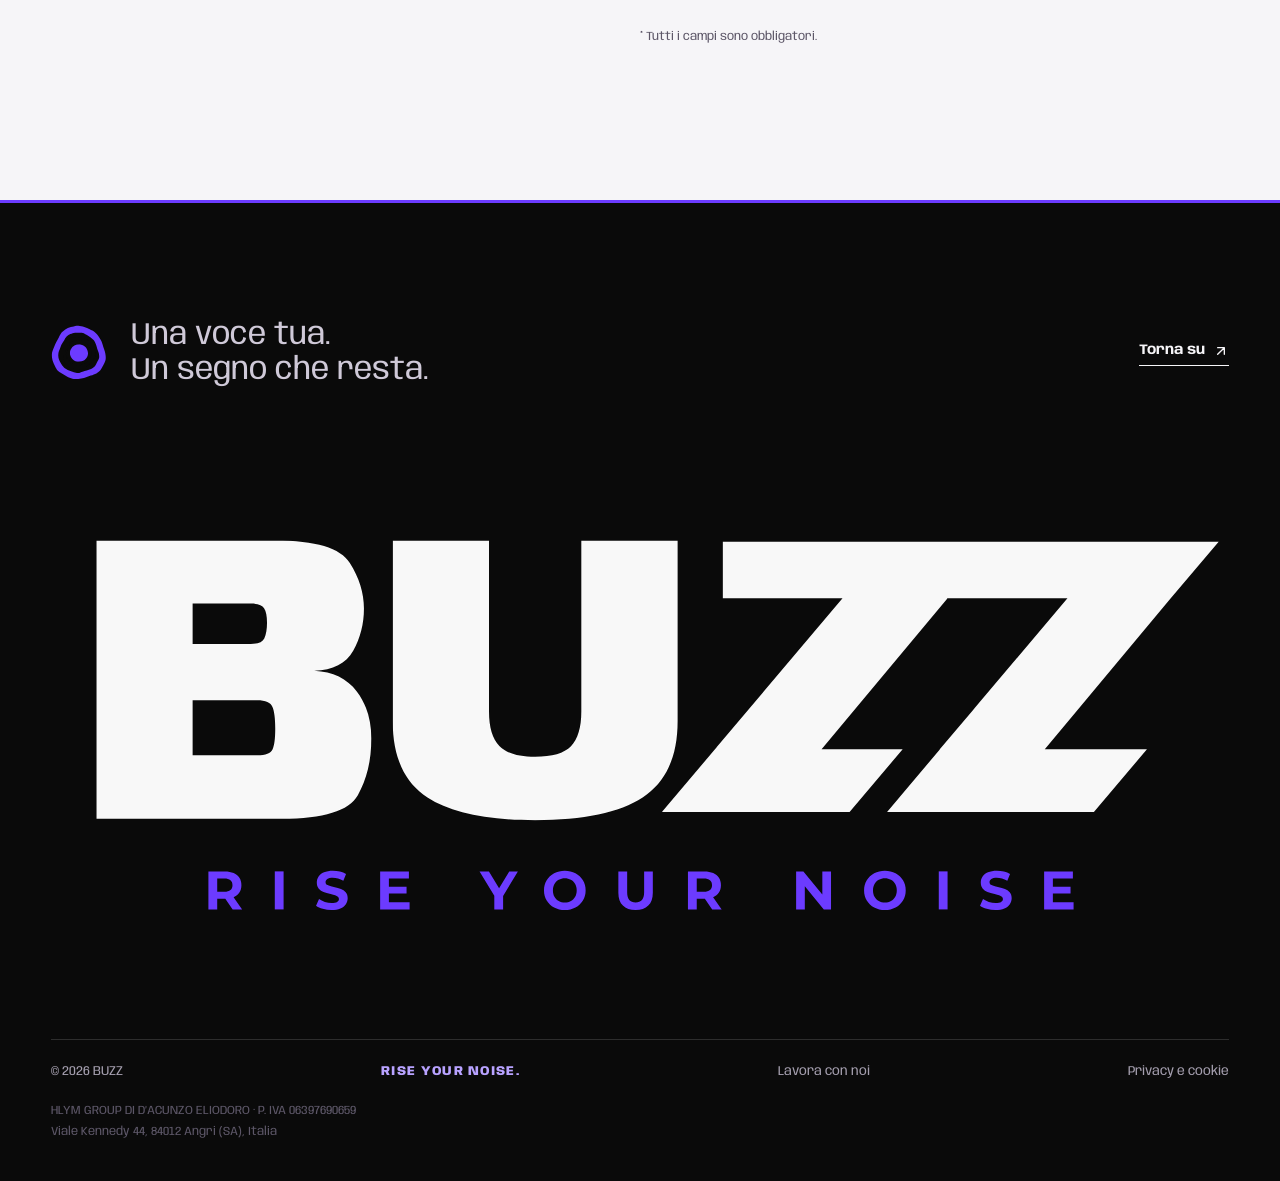
==== commit 7711788d: "Modulo contatti: controllo del cellulare (WhatsApp) e avvisi del gestionale dopo l'invio Co-Authored" ====
--- a/index.html
+++ b/index.html
@@ -386,8 +386,9 @@
                   <label for="email">La tua email <span>*</span></label>
                 </div>
                 <div class="field">
-                  <input id="phone" name="phone" type="tel" autocomplete="tel" placeholder=" " required minlength="5" maxlength="35">
-                  <label for="phone">Telefono <span>*</span></label>
+                  <input id="phone" name="phone" type="tel" inputmode="tel" autocomplete="tel" placeholder=" " required minlength="5" maxlength="35" aria-describedby="phone-hint">
+                  <label for="phone">Cellulare (WhatsApp) <span>*</span></label>
+                  <p class="hint" id="phone-hint">Ti scriviamo su WhatsApp a questo numero: controlla che sia giusto.</p>
                 </div>
                 <div class="field field-full">
                   <input id="website" name="website" autocapitalize="none" spellcheck="false" placeholder=" " required maxlength="300">
